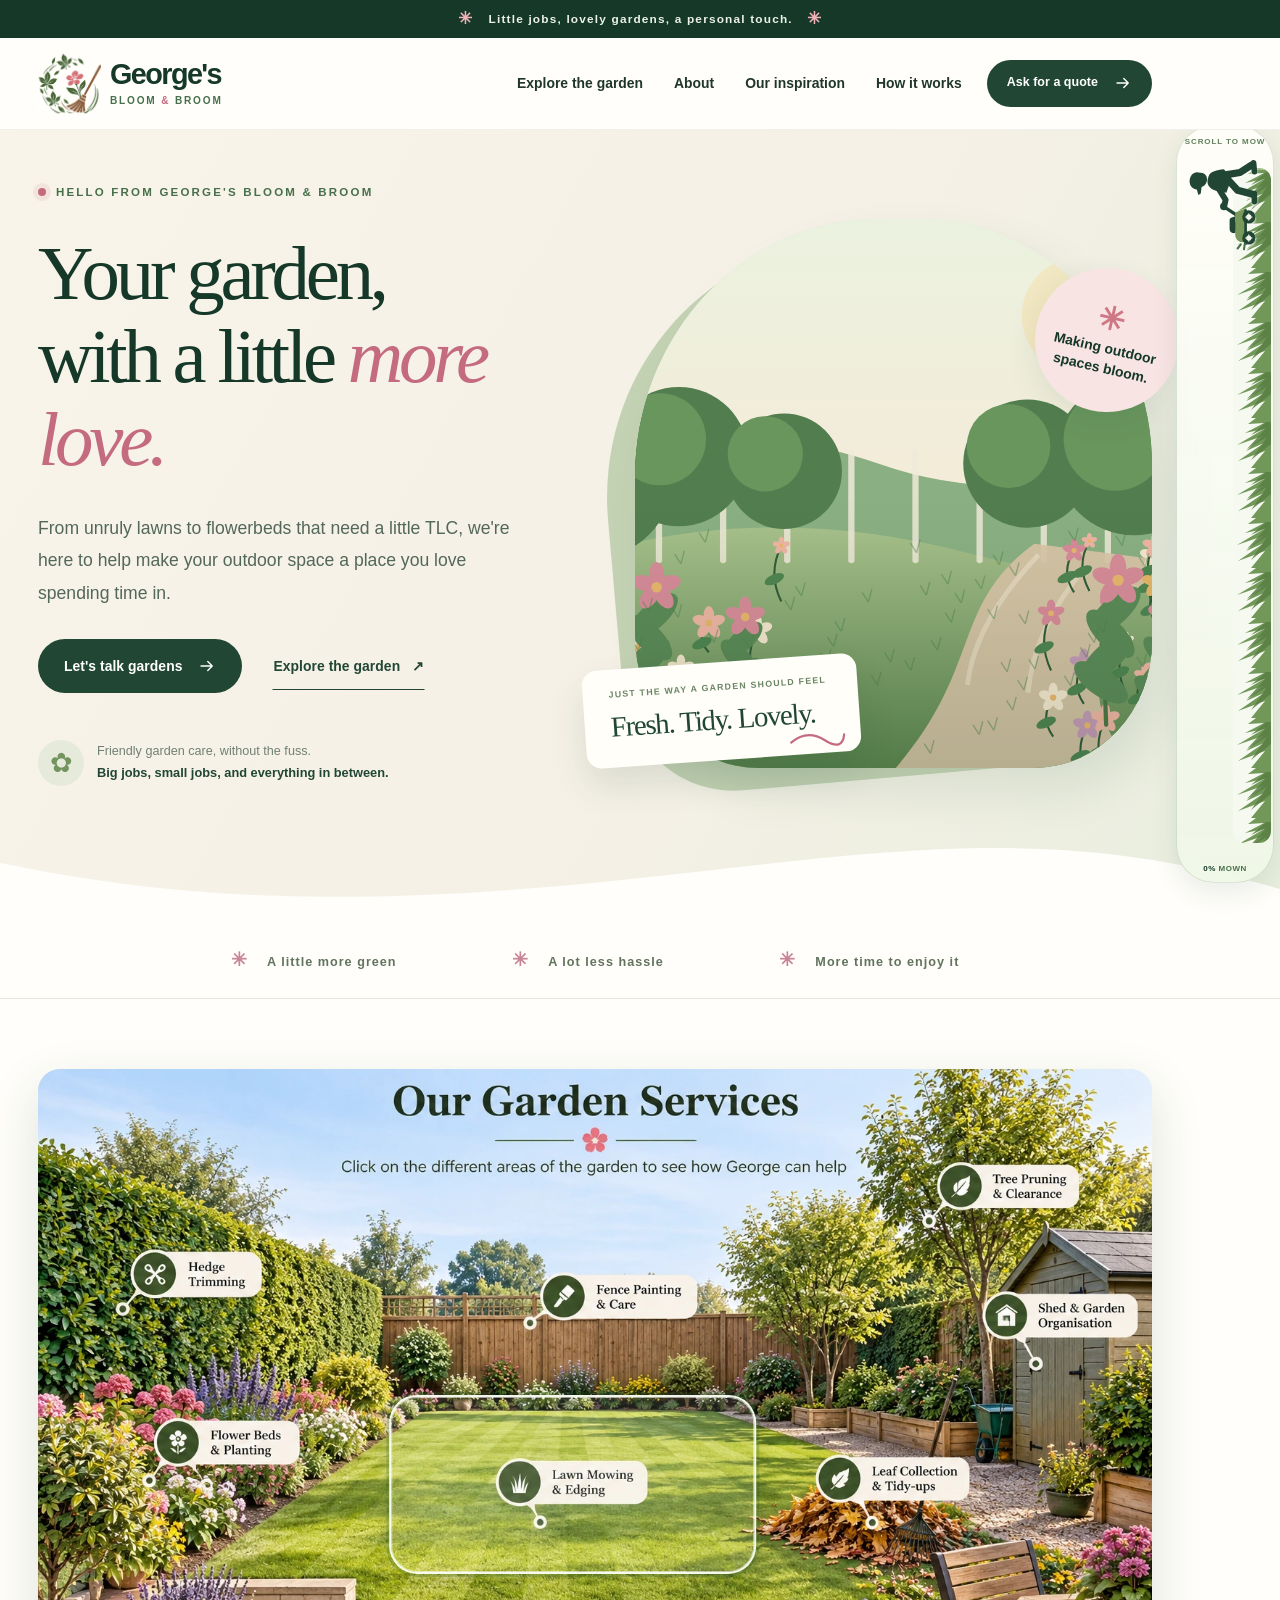
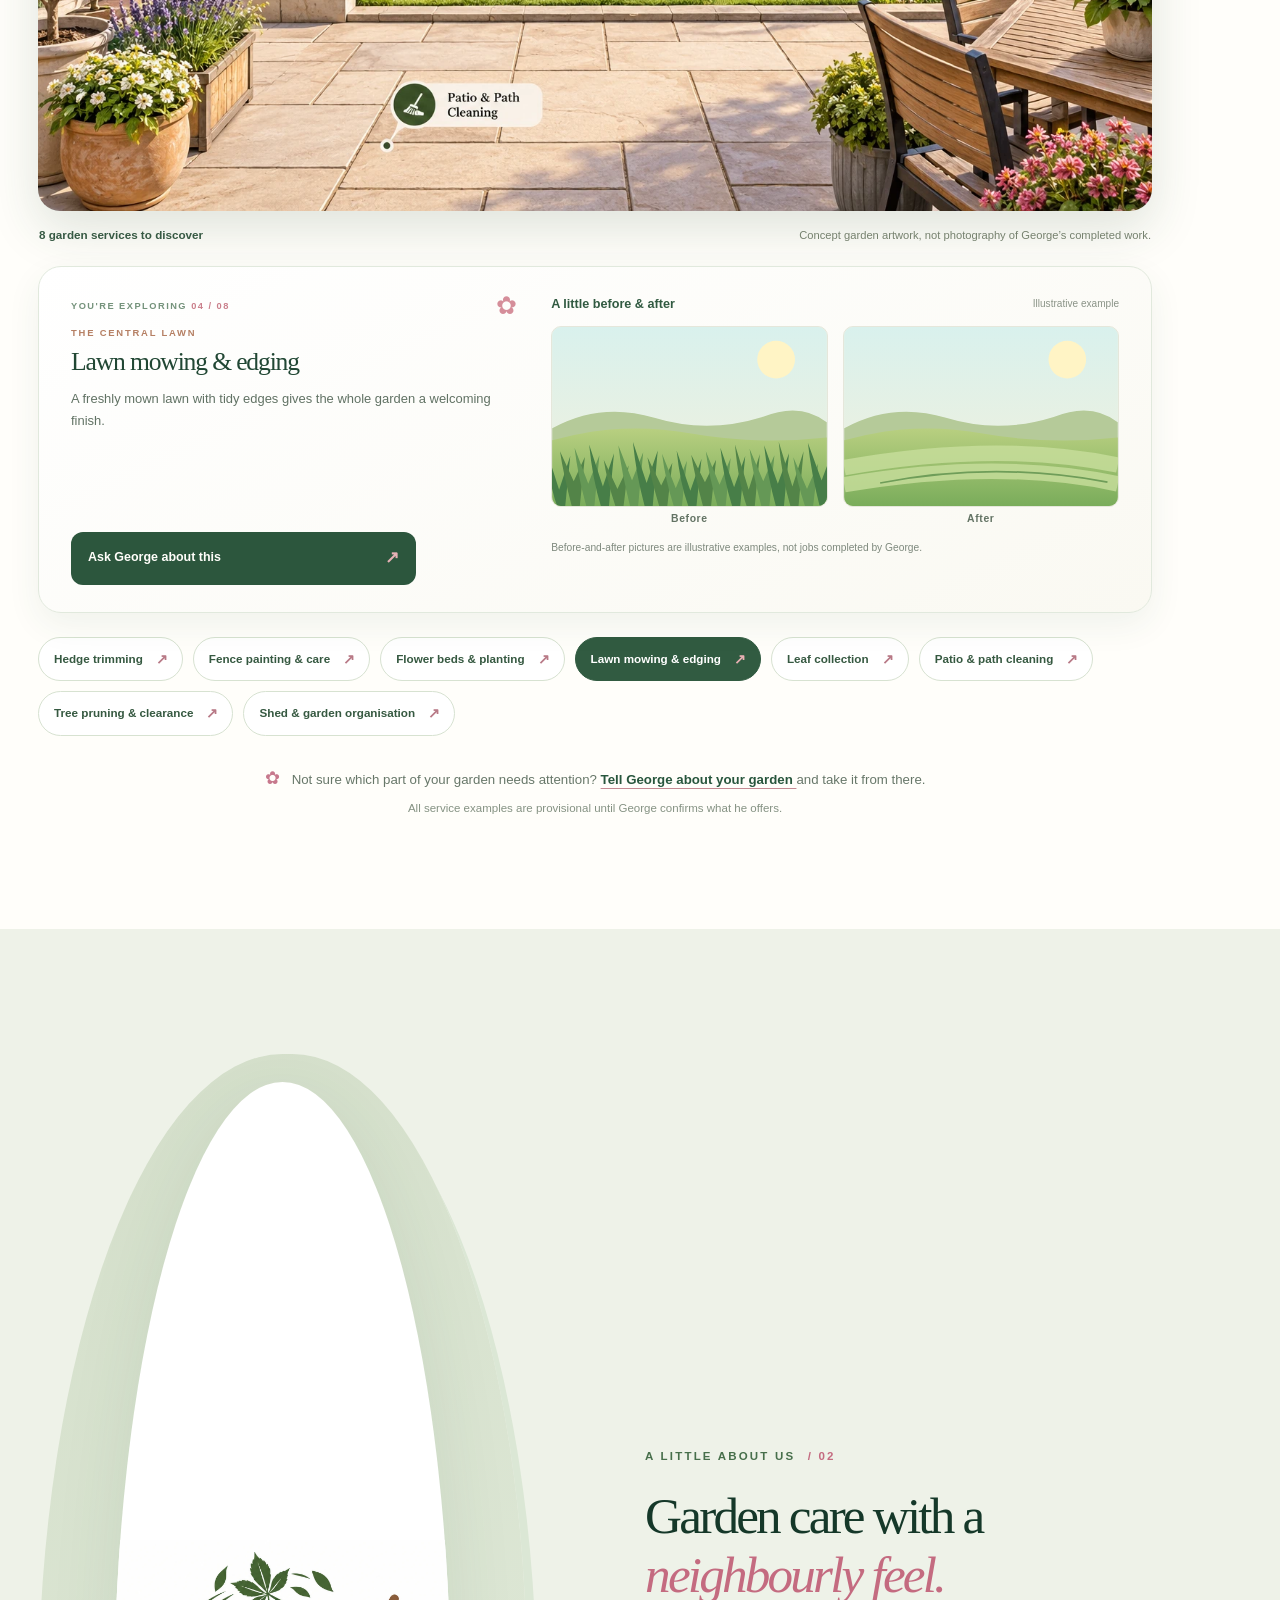
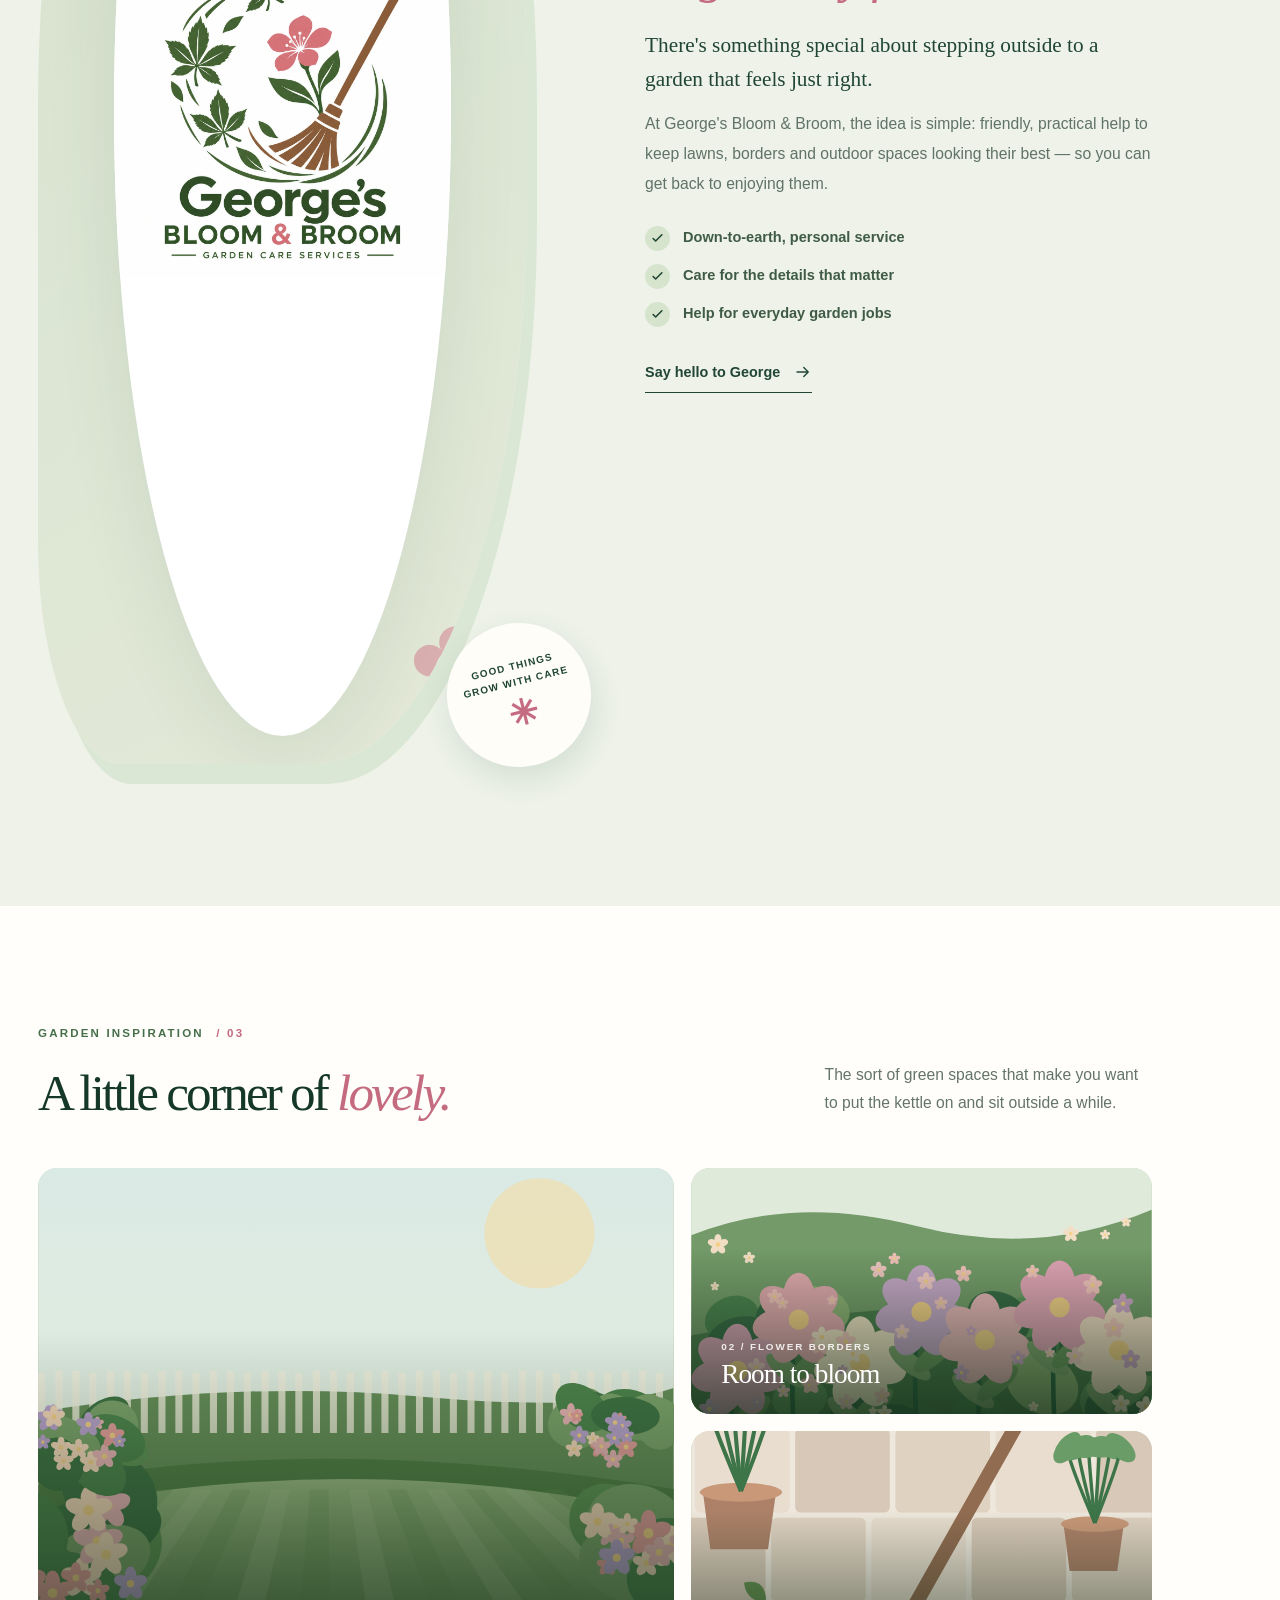
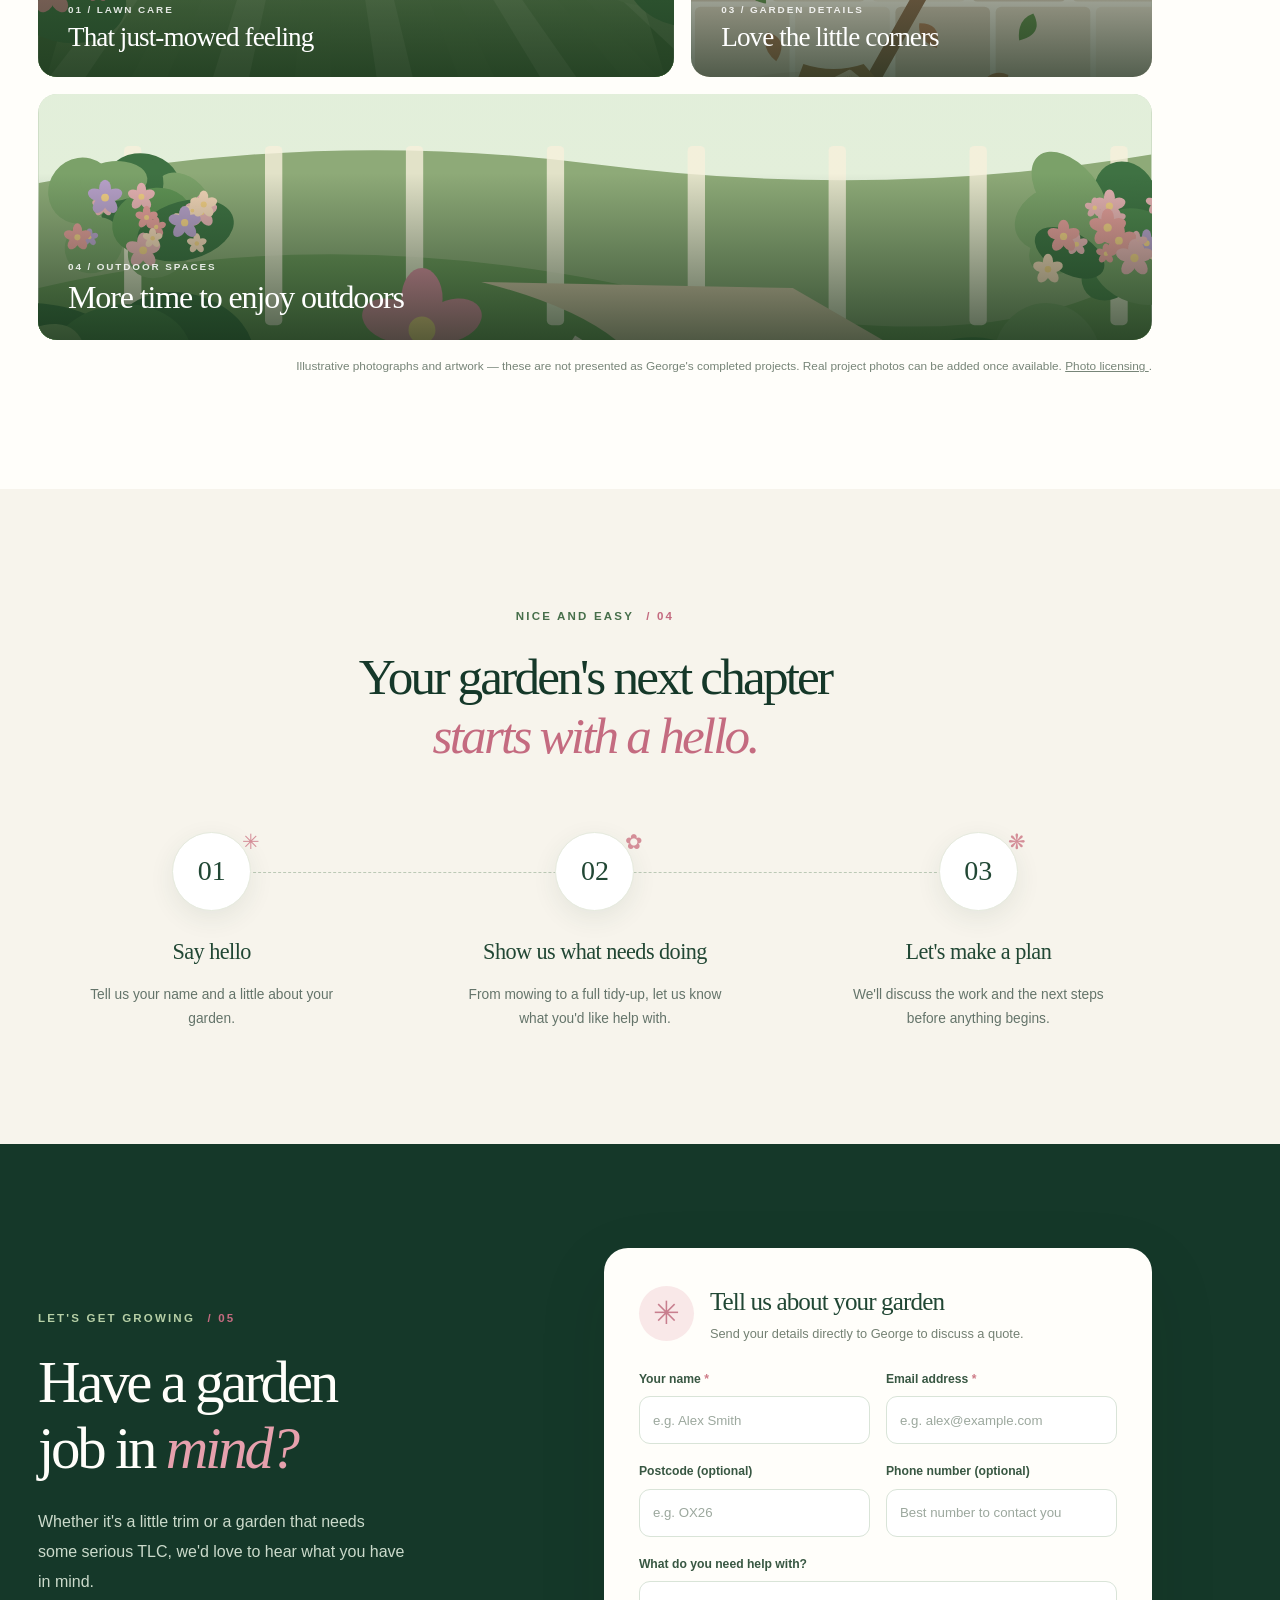
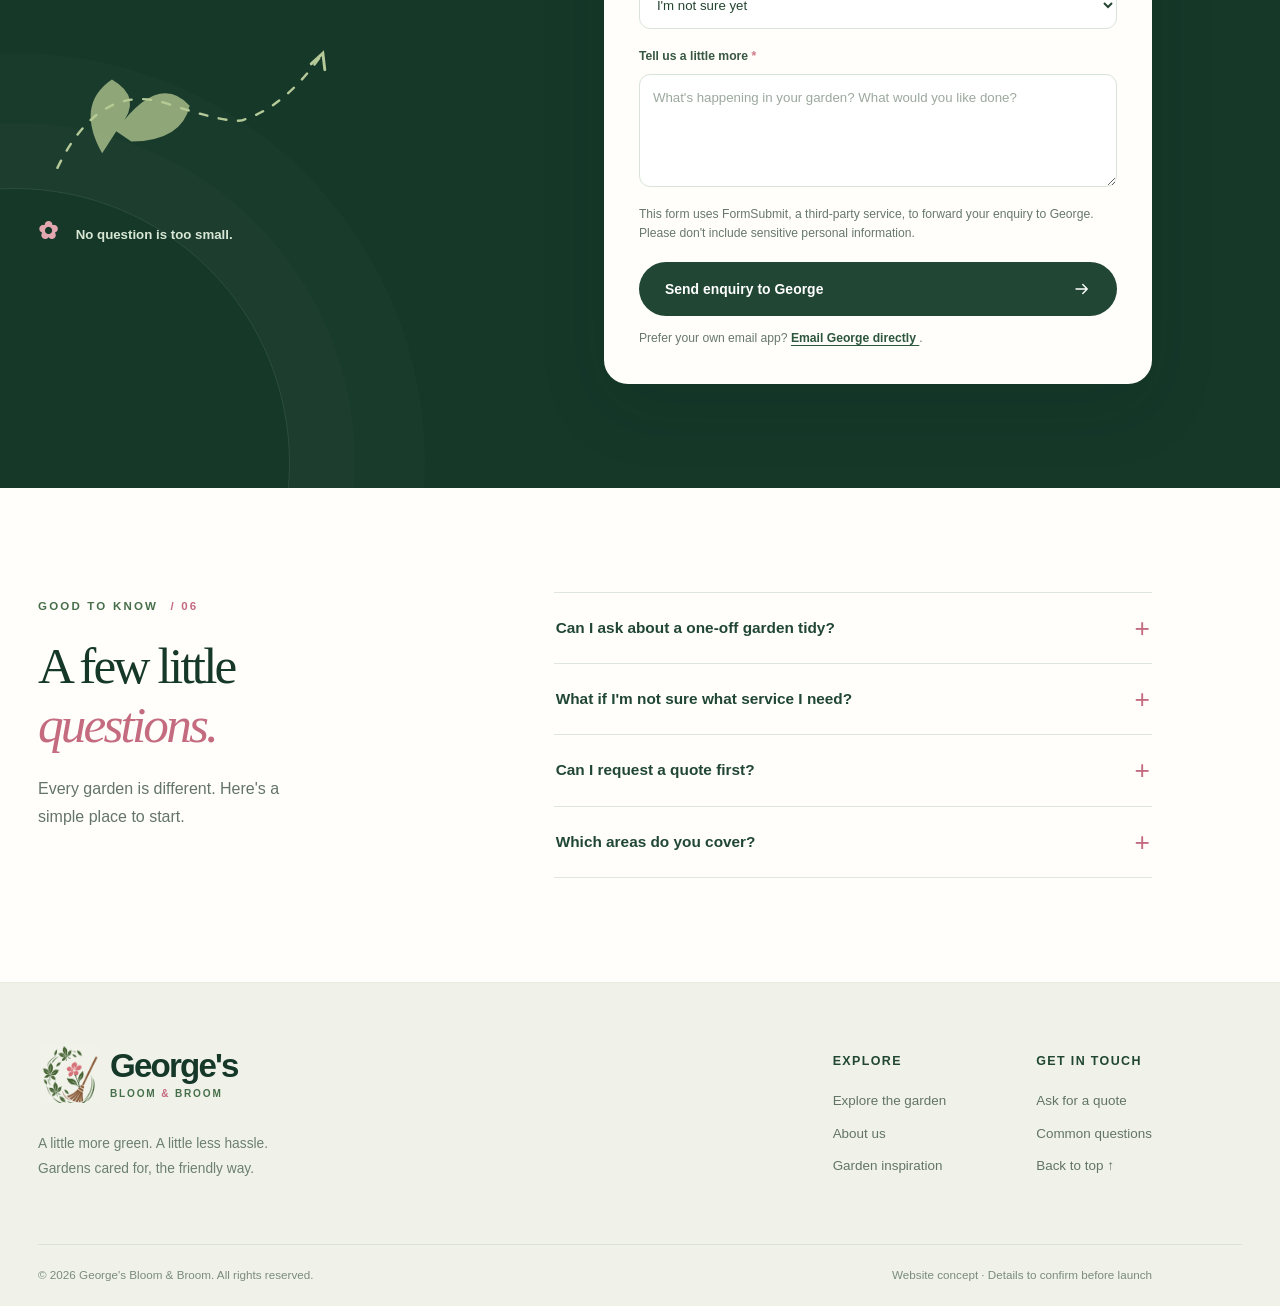
==== index.html @ 25f461f0 "Update George's Bloom & Broom website with email" ====
<!DOCTYPE html>
<html lang="en-GB">
 <head>
  <meta charset="utf-8"/>
  <meta content="width=device-width, initial-scale=1" name="viewport"/>
  <meta content="#214734" name="theme-color"/>
  <meta content="George's Bloom &amp; Broom &mdash; friendly garden care for lawns, flowers, borders and outdoor spaces. Tell us about your garden and ask for a quote." name="description"/>
  <meta content="website" property="og:type"/>
  <meta content="George's Bloom &amp; Broom | Friendly Garden Care" property="og:title"/>
  <meta content="A little love for your lawn, borders and everything in between." property="og:description"/>
  <title>
   George's Bloom &amp; Broom | Friendly Garden Care
  </title>
  <link href="assets/favicon.svg" rel="icon" type="image/svg+xml"/>
  <link href="styles.css" rel="stylesheet"/>
  <script defer="" src="script.js">
  </script>
 </head>
 <body>
  <a class="skip-link" href="#main">
   Skip to content
  </a>
  <svg aria-hidden="true" class="icon-defs" focusable="false" xmlns="http://www.w3.org/2000/svg">
   <symbol id="i-arrow" viewbox="0 0 24 24">
    <path d="M4 12h15m-6-6 6 6-6 6">
    </path>
   </symbol>
   <symbol id="i-grass" viewbox="0 0 48 48">
    <path d="M6 40h36M17 40C8 27 12 21 12 21s7 7 9 19M25 40c0-19 6-29 6-29s1 15-1 29M33 40c3-11 8-15 8-15s-2 11-3 15">
    </path>
   </symbol>
   <symbol id="i-flower" viewbox="0 0 48 48">
    <circle cx="25" cy="16" r="4">
    </circle>
    <path d="M25 12c-6-12-12-3-6 2-13-4-12 8-2 8-7 9 5 13 8 4 4 9 15 4 9-4 10-1 9-12-3-9 5-9-4-14-6-1ZM25 28v15m0-6-8-5m8 7 8-6">
    </path>
   </symbol>
   <symbol id="i-shears" viewbox="0 0 48 48">
    <circle cx="14" cy="34" r="6">
    </circle>
    <circle cx="30" cy="36" r="6">
    </circle>
    <path d="M18 30 39 8M25 32 9 8m10 23 6-7">
    </path>
   </symbol>
   <symbol id="i-sprout" viewbox="0 0 48 48">
    <path d="M24 42V19m0 8C11 27 8 22 7 13c10-1 17 2 17 14Zm0-9c2-10 9-14 19-14 0 11-7 17-19 17">
    </path>
   </symbol>
   <symbol id="i-rake" viewbox="0 0 48 48">
    <path d="M33 7 17 32m-8 2 23 7M14 25l21 13m-23-8 4 7m2-12 4 12m2-10 3 11m4-8 1 6">
    </path>
   </symbol>
   <symbol id="i-sun" viewbox="0 0 48 48">
    <circle cx="25" cy="20" r="9">
    </circle>
    <path d="M25 4v4m0 24v4M9 20H5m36 0h-4M13 8l3 3m18 18 3 3m-3-24-3 3M13 32l3-3M8 42h34">
    </path>
   </symbol>
   <symbol id="i-check" viewbox="0 0 24 24">
    <path d="m5 12 4 4 10-10">
    </path>
   </symbol>
   <symbol id="i-pin" viewbox="0 0 24 24">
    <path d="M20 10c0 6-8 12-8 12S4 16 4 10a8 8 0 1 1 16 0Z">
    </path>
    <circle cx="12" cy="10" r="2.5">
    </circle>
   </symbol>
  </svg>
  <!-- Interactive desktop scrollbar. Normal page scrolling remains available on smaller screens. -->
  <aside aria-controls="main" aria-label="Garden mower page scrollbar" aria-orientation="vertical" aria-valuemax="100" aria-valuemin="0" aria-valuenow="0" aria-valuetext="At the top of the page" class="mower-scroll" hidden="" id="mower-scroll" role="scrollbar" tabindex="0">
   <span aria-hidden="true" class="mower-scroll-label">
    SCROLL TO MOW
   </span>
   <div aria-hidden="true" class="mower-track" id="mower-track">
    <span class="mower-lawn">
     <span class="mower-long-grass">
     </span>
     <span class="mower-cut-grass" id="mower-cut-grass">
     </span>
    </span>
    <span class="mower-thumb" id="mower-thumb">
     <img alt="" draggable="false" height="82" src="assets/mower-gardener.svg" width="91"/>
     <span aria-hidden="true" class="mower-clippings">
      <i>
      </i>
      <i>
      </i>
      <i>
      </i>
      <i>
      </i>
      <i>
      </i>
     </span>
    </span>
   </div>
   <span aria-hidden="true" class="mower-scroll-footer">
    <span class="mower-progress" id="mower-progress">
     0%
    </span>
    MOWN
   </span>
  </aside>
  <div class="top-note">
   <span aria-hidden="true" class="top-note-flower">
    ✳
   </span>
   Little jobs, lovely gardens, a personal touch.
   <span aria-hidden="true" class="top-note-flower">
    ✳
   </span>
  </div>
  <header class="site-header" id="top">
   <div class="container header-inner">
    <a aria-label="George's Bloom &amp; Broom homepage" class="brand" href="#top">
     <span class="brand-mark-wrap">
      <img alt="" class="brand-mark" height="58" src="assets/logo-symbol.png" width="58"/>
     </span>
     <span class="brand-lettering">
      <strong>
       George's
      </strong>
      <span>
       BLOOM
       <b>
        &amp;
       </b>
       BROOM
      </span>
     </span>
    </a>
    <nav aria-label="Main navigation" class="site-nav" id="site-nav">
     <a href="#services">
      Explore the garden
     </a>
     <a href="#about">
      About
     </a>
     <a href="#gallery">
      Our inspiration
     </a>
     <a href="#how-it-works">
      How it works
     </a>
     <a class="mobile-nav-contact" href="#quote">
      Ask for a quote
     </a>
    </nav>
    <a class="btn btn-small header-cta" href="#quote">
     Ask for a quote
     <svg class="arrow-icon">
      <use href="#i-arrow">
      </use>
     </svg>
    </a>
    <button aria-controls="site-nav" aria-expanded="false" aria-label="Open menu" class="menu-button" type="button">
     <span>
     </span>
     <span>
     </span>
     <span>
     </span>
    </button>
   </div>
  </header>
  <main id="main">
   <section aria-labelledby="hero-title" class="hero">
    <div class="container hero-grid">
     <div class="hero-copy">
      <p class="eyebrow">
       <span aria-hidden="true" class="eyebrow-dot">
       </span>
       HELLO FROM GEORGE'S BLOOM &amp; BROOM
      </p>
      <h1 id="hero-title">
       Your garden,
       <br/>
       with a little
       <em>
        more love.
       </em>
      </h1>
      <p class="hero-lede">
       From unruly lawns to flowerbeds that need a little TLC, we're here to help make your outdoor space a place you love spending time in.
      </p>
      <div class="hero-actions">
       <a class="btn btn-primary" href="#quote">
        Let's talk gardens
        <svg class="arrow-icon">
         <use href="#i-arrow">
         </use>
        </svg>
       </a>
       <a class="btn btn-text" href="#services">
        Explore the garden
        <span aria-hidden="true">
         &nearrow;
        </span>
       </a>
      </div>
      <div class="hero-micro">
       <span aria-hidden="true" class="micro-icon">
        ✿
       </span>
       <p>
        Friendly garden care, without the fuss.
        <br/>
        <strong>
         Big jobs, small jobs, and everything in between.
        </strong>
       </p>
      </div>
     </div>
     <div aria-label="Illustrative garden imagery" class="hero-art">
      <div class="hero-image-shell">
       <img alt="A peaceful green garden with lawn and borders (illustrative imagery)" class="hero-image" data-photo-url="https://images.unsplash.com/photo-1641317430847-243b44c07125?auto=format&amp;fit=crop&amp;w=1100&amp;q=85" fetchpriority="high" height="800" src="assets/garden-hero.svg" width="900"/>
       <span aria-hidden="true" class="image-glow">
       </span>
      </div>
      <div class="hero-sticker">
       <span aria-hidden="true" class="sticker-flower">
        ✳
       </span>
       <span>
        Making outdoor
        <br/>
        spaces bloom.
       </span>
      </div>
      <div class="hero-tag">
       <span class="tag-small">
        JUST THE WAY A GARDEN SHOULD FEEL
       </span>
       <strong>
        Fresh. Tidy. Lovely.
       </strong>
       <svg aria-hidden="true" viewbox="0 0 64 25">
        <path d="M2 18Q21 4 40 18T62 13" fill="none" stroke="currentColor" stroke-linecap="round" stroke-width="2.5">
        </path>
       </svg>
      </div>
     </div>
    </div>
    <div aria-hidden="true" class="hero-bottom-wave">
     <svg preserveaspectratio="none" viewbox="0 0 1440 88">
      <path d="M0 23C276 79 526 60 780 33s425-47 660 18v37H0Z" fill="#fffefa">
      </path>
     </svg>
    </div>
   </section>
   <div class="service-strip">
    <div class="container strip-inner">
     <span>
      <i aria-hidden="true">
       ✳
      </i>
      A little more green
     </span>
     <span>
      <i aria-hidden="true">
       ✳
      </i>
      A lot less hassle
     </span>
     <span>
      <i aria-hidden="true">
       ✳
      </i>
      More time to enjoy it
     </span>
    </div>
   </div>
   <section aria-labelledby="services-title" class="section services-section virtual-garden-section preferred-garden-design" id="services">
    <div class="container">
     <div class="section-heading garden-heading">
      <div>
       <span class="section-label">
        A GARDEN FULL OF POSSIBILITIES
        <span aria-hidden="true">
         / 01
        </span>
       </span>
       <h2 id="services-title">
        Explore our garden services
       </h2>
      </div>
      <div class="garden-intro">
       <p>
        Hover over an area of the garden to reveal the service name, or tap an area on mobile.
       </p>
       <span class="garden-instruction">
        Hover to reveal &middot; Tap on mobile
       </span>
      </div>
     </div>
     <div class="garden-explorer" id="garden-explorer">
      <div class="garden-scene-column">
       <div aria-label="Interactive garden service scene with hover-reveal labels and eight larger clickable areas; swipe sideways on a mobile to explore" class="garden-viewport" tabindex="0">
        <div class="garden-scene approved-service-poster">
         <img alt="Garden services concept: sunny landscaped garden with patio slabs in front of a central lawn, colourful flowerbeds and hedge on the left, wooden fence at the back, trees and a shed on the right." class="garden-artwork" draggable="false" height="1024" loading="lazy" src="assets/garden-services-preferred.webp" width="1536"/>
         <button aria-controls="garden-detail" aria-label="Explore Hedge trimming" aria-pressed="false" class="garden-hotspot poster-hotspot" data-garden="hedges" style="--x:13.5%;--y:31%;--w:19%;--h:34%;--radius:26px" title="Explore Hedge trimming" type="button">
          <span aria-hidden="true" class="area-heading">
           Hedge trimming
          </span>
         </button>
         <button aria-controls="garden-detail" aria-label="Explore Fence painting &amp; care" aria-pressed="false" class="garden-hotspot poster-hotspot" data-garden="fence" style="--x:51%;--y:36%;--w:44%;--h:15%;--radius:16px" title="Explore Fence painting &amp; care" type="button">
          <span aria-hidden="true" class="area-heading">
           Fence painting &amp; care
          </span>
         </button>
         <button aria-controls="garden-detail" aria-label="Explore Flower beds &amp; planting" aria-pressed="false" class="garden-hotspot poster-hotspot" data-garden="borders" style="--x:15%;--y:52%;--w:22%;--h:29%;--radius:28px" title="Explore Flower beds &amp; planting" type="button">
          <span aria-hidden="true" class="area-heading">
           Flower beds &amp; planting
          </span>
         </button>
         <button aria-controls="garden-detail" aria-label="Explore Lawn mowing &amp; edging" aria-pressed="false" class="garden-hotspot poster-hotspot" data-garden="lawn" style="--x:48%;--y:56%;--w:33%;--h:24%;--radius:28px" title="Explore Lawn mowing &amp; edging" type="button">
          <span aria-hidden="true" class="area-heading">
           Lawn mowing &amp; edging
          </span>
         </button>
         <button aria-controls="garden-detail" aria-label="Explore Leaf collection" aria-pressed="false" class="garden-hotspot poster-hotspot" data-garden="leaves" style="--x:77.5%;--y:57%;--w:19%;--h:19%;--radius:24px" title="Explore Leaf collection" type="button">
          <span aria-hidden="true" class="area-heading">
           Leaf collection &amp; tidy-ups
          </span>
         </button>
         <button aria-controls="garden-detail" aria-label="Explore Patio &amp; path cleaning" aria-pressed="false" class="garden-hotspot poster-hotspot" data-garden="patio" style="--x:45%;--y:84%;--w:50%;--h:21%;--radius:18px" title="Explore Patio &amp; path cleaning" type="button">
          <span aria-hidden="true" class="area-heading">
           Patio &amp; path cleaning
          </span>
         </button>
         <button aria-controls="garden-detail" aria-label="Explore Tree pruning &amp; clearance" aria-pressed="false" class="garden-hotspot poster-hotspot" data-garden="tree" style="--x:84%;--y:18.5%;--w:18%;--h:25%;--radius:26px" title="Explore Tree pruning &amp; clearance" type="button">
          <span aria-hidden="true" class="area-heading">
           Tree pruning &amp; clearance
          </span>
         </button>
         <button aria-controls="garden-detail" aria-label="Explore Shed &amp; garden organisation" aria-pressed="false" class="garden-hotspot poster-hotspot" data-garden="shed" style="--x:92%;--y:34%;--w:15%;--h:27%;--radius:16px" title="Explore Shed &amp; garden organisation" type="button">
          <span aria-hidden="true" class="area-heading">
           Shed &amp; garden organisation
          </span>
         </button>
        </div>
       </div>
       <div class="garden-scene-bottom">
        <span class="garden-discover-count">
         8 garden services to discover
        </span>
        <span class="garden-swipe-hint">
         <span aria-hidden="true">
          &larr; &rarr;
         </span>
         Swipe to explore the whole garden
        </span>
        <span class="garden-credit">
         Concept garden artwork, not photography of George&rsquo;s completed work.
        </span>
       </div>
      </div>
      <aside aria-atomic="false" aria-labelledby="garden-detail-title" aria-live="polite" class="garden-detail" id="garden-detail">
       <div class="garden-detail-top">
        <span class="detail-overline">
         YOU'RE EXPLORING
         <span id="garden-detail-number">
          04 / 08
         </span>
        </span>
        <span aria-hidden="true" class="detail-flower">
         ✿
        </span>
       </div>
       <p class="detail-location" id="garden-detail-place">
        THE FRONT LAWN
       </p>
       <h3 id="garden-detail-title">
        Lawn mowing &amp; edging
       </h3>
       <p class="detail-description" id="garden-detail-description">
        A freshly cut lawn and tidy edges make a lovely first impression, without the weekend work.
       </p>
       <div class="garden-examples">
        <div class="examples-heading">
         <strong>
          A little before &amp; after
         </strong>
         <span>
          Illustrative example
         </span>
        </div>
        <div class="examples-pair">
         <figure>
          <img alt="Illustration of long uneven grass" height="210" id="garden-example-before" loading="lazy" src="assets/examples/lawn-before.svg" width="320"/>
          <figcaption>
           Before
          </figcaption>
         </figure>
         <figure>
          <img alt="Illustration of neatly trimmed grass" height="210" id="garden-example-after" loading="lazy" src="assets/examples/lawn-after.svg" width="320"/>
          <figcaption>
           After
          </figcaption>
         </figure>
        </div>
       </div>
       <p class="garden-work-note">
        Before-and-after pictures are illustrative examples, not jobs completed by George.
       </p>
       <a class="garden-enquire" data-service="Lawn mowing &amp; edging" href="#quote" id="garden-enquire">
        Ask George about this
        <span aria-hidden="true">
         &nearrow;
        </span>
       </a>
      </aside>
     </div>
     <div aria-label="Choose a garden service" class="garden-shortcuts" role="group">
      <button aria-pressed="false" class="garden-shortcut" data-garden="hedges" type="button">
       Hedge trimming
       <span aria-hidden="true">
        &nearrow;
       </span>
      </button>
      <button aria-pressed="false" class="garden-shortcut" data-garden="fence" type="button">
       Fence painting &amp; care
       <span aria-hidden="true">
        &nearrow;
       </span>
      </button>
      <button aria-pressed="false" class="garden-shortcut" data-garden="borders" type="button">
       Flower beds &amp; planting
       <span aria-hidden="true">
        &nearrow;
       </span>
      </button>
      <button aria-pressed="false" class="garden-shortcut" data-garden="lawn" type="button">
       Lawn mowing &amp; edging
       <span aria-hidden="true">
        &nearrow;
       </span>
      </button>
      <button aria-pressed="false" class="garden-shortcut" data-garden="leaves" type="button">
       Leaf collection
       <span aria-hidden="true">
        &nearrow;
       </span>
      </button>
      <button aria-pressed="false" class="garden-shortcut" data-garden="patio" type="button">
       Patio &amp; path cleaning
       <span aria-hidden="true">
        &nearrow;
       </span>
      </button>
      <button aria-pressed="false" class="garden-shortcut" data-garden="tree" type="button">
       Tree pruning &amp; clearance
       <span aria-hidden="true">
        &nearrow;
       </span>
      </button>
      <button aria-pressed="false" class="garden-shortcut" data-garden="shed" type="button">
       Shed &amp; garden organisation
       <span aria-hidden="true">
        &nearrow;
       </span>
      </button>
     </div>
     <p class="garden-service-note">
      <span aria-hidden="true">
       ✿
      </span>
      Not sure which part of your garden needs attention?
      <a href="#quote">
       Tell George about your garden
      </a>
      and take it from there.
      <span class="garden-service-confirmation">
       All service examples are provisional until George confirms what he offers.
      </span>
     </p>
    </div>
   </section>
   <section aria-labelledby="about-title" class="about-section" id="about">
    <div class="container about-grid">
     <div class="about-art">
      <div class="about-art-card">
       <div aria-hidden="true" class="about-decor decor-a">
        ✳
       </div>
       <img alt="George's Bloom &amp; Broom logo showing a pink flower, leaves and sweeping broom" height="1254" loading="lazy" src="assets/logo-original.webp" width="1254"/>
       <div aria-hidden="true" class="about-decor decor-b">
        ✿
       </div>
      </div>
      <div class="about-stamp">
       <span>
        GOOD THINGS
        <br/>
        GROW WITH CARE
       </span>
       <span aria-hidden="true" class="stamp-daisy">
        ✳
       </span>
      </div>
     </div>
     <div class="about-copy">
      <span class="section-label">
       A LITTLE ABOUT US
       <span aria-hidden="true">
        / 02
       </span>
      </span>
      <h2 id="about-title">
       Garden care with a
       <em>
        neighbourly feel.
       </em>
      </h2>
      <p class="about-lead">
       There's something special about stepping outside to a garden that feels just right.
      </p>
      <p>
       At George's Bloom &amp; Broom, the idea is simple: friendly, practical help to keep lawns, borders and outdoor spaces looking their best &mdash; so you can get back to enjoying them.
      </p>
      <div class="about-values">
       <div>
        <span class="value-tick">
         <svg>
          <use href="#i-check">
          </use>
         </svg>
        </span>
        <span>
         Down-to-earth, personal service
        </span>
       </div>
       <div>
        <span class="value-tick">
         <svg>
          <use href="#i-check">
          </use>
         </svg>
        </span>
        <span>
         Care for the details that matter
        </span>
       </div>
       <div>
        <span class="value-tick">
         <svg>
          <use href="#i-check">
          </use>
         </svg>
        </span>
        <span>
         Help for everyday garden jobs
        </span>
       </div>
      </div>
      <a class="inline-arrow" href="#quote">
       Say hello to George
       <svg class="arrow-icon">
        <use href="#i-arrow">
        </use>
       </svg>
      </a>
     </div>
    </div>
   </section>
   <section aria-labelledby="gallery-title" class="section gallery-section" id="gallery">
    <div class="container">
     <div class="section-heading gallery-heading">
      <div>
       <span class="section-label">
        GARDEN INSPIRATION
        <span aria-hidden="true">
         / 03
        </span>
       </span>
       <h2 id="gallery-title">
        A little corner of
        <em>
         lovely.
        </em>
       </h2>
      </div>
      <p>
       The sort of green spaces that make you want to put the kettle on and sit outside a while.
      </p>
     </div>
     <div class="gallery-grid">
      <figure class="gallery-item gallery-feature">
       <img alt="Long, lush green lawn with planted borders" data-photo-url="https://images.unsplash.com/photo-1641317430847-243b44c07125?auto=format&amp;fit=crop&amp;w=1100&amp;q=80" height="800" loading="lazy" src="assets/garden-lawn.svg" width="900"/>
       <figcaption>
        <span>
         01 / LAWN CARE
        </span>
        <strong>
         That just-mowed feeling
        </strong>
       </figcaption>
      </figure>
      <figure class="gallery-item">
       <img alt="Yellow garden roses blooming beside a white fence" data-photo-url="https://images.unsplash.com/photo-1763618769340-729f3e400156?auto=format&amp;fit=crop&amp;w=850&amp;q=80" height="800" loading="lazy" src="assets/garden-borders.svg" width="900"/>
       <figcaption>
        <span>
         02 / FLOWER BORDERS
        </span>
        <strong>
         Room to bloom
        </strong>
       </figcaption>
      </figure>
      <figure class="gallery-item">
       <img alt="Rose-covered arch over a garden walkway" data-photo-url="https://images.unsplash.com/photo-1716366091677-6c92a52c0fb8?auto=format&amp;fit=crop&amp;w=850&amp;q=80" height="800" loading="lazy" src="assets/garden-tidy.svg" width="900"/>
       <figcaption>
        <span>
         03 / GARDEN DETAILS
        </span>
        <strong>
         Love the little corners
        </strong>
       </figcaption>
      </figure>
      <figure class="gallery-item gallery-wide">
       <img alt="Peaceful garden path among flowers and trees" data-photo-url="https://images.unsplash.com/photo-1762765306217-bdbfc1453bf3?auto=format&amp;fit=crop&amp;w=1200&amp;q=80" height="800" loading="lazy" src="assets/garden-seasonal.svg" width="900"/>
       <figcaption>
        <span>
         04 / OUTDOOR SPACES
        </span>
        <strong>
         More time to enjoy outdoors
        </strong>
       </figcaption>
      </figure>
     </div>
     <p class="gallery-disclaimer">
      Illustrative photographs and artwork &mdash; these are not presented as George's completed projects. Real project photos can be added once available.
      <a href="https://unsplash.com/license" rel="noopener noreferrer" target="_blank">
       Photo licensing
      </a>
      .
     </p>
    </div>
   </section>
   <section aria-labelledby="steps-title" class="section steps-section" id="how-it-works">
    <div class="container">
     <div class="steps-heading">
      <span class="section-label">
       NICE AND EASY
       <span aria-hidden="true">
        / 04
       </span>
      </span>
      <h2 id="steps-title">
       Your garden's next chapter
       <br/>
       <em>
        starts with a hello.
       </em>
      </h2>
     </div>
     <div class="steps-list">
      <div class="step">
       <span class="step-number">
        01
       </span>
       <span aria-hidden="true" class="step-icon">
        ✳
       </span>
       <h3>
        Say hello
       </h3>
       <p>
        Tell us your name and a little about your garden.
       </p>
      </div>
      <div class="step">
       <span class="step-number">
        02
       </span>
       <span aria-hidden="true" class="step-icon">
        ✿
       </span>
       <h3>
        Show us what needs doing
       </h3>
       <p>
        From mowing to a full tidy-up, let us know what you'd like help with.
       </p>
      </div>
      <div class="step">
       <span class="step-number">
        03
       </span>
       <span aria-hidden="true" class="step-icon">
        ❋
       </span>
       <h3>
        Let's make a plan
       </h3>
       <p>
        We'll discuss the work and the next steps before anything begins.
       </p>
      </div>
     </div>
    </div>
   </section>
   <section aria-labelledby="quote-title" class="quote-section" id="quote">
    <div class="container quote-grid">
     <div class="quote-copy">
      <span class="section-label light-label">
       LET'S GET GROWING
       <span aria-hidden="true">
        / 05
       </span>
      </span>
      <h2 id="quote-title">
       Have a garden
       <br/>
       job in
       <em>
        mind?
       </em>
      </h2>
      <p>
       Whether it's a little trim or a garden that needs some serious TLC, we'd love to hear what you have in mind.
      </p>
      <div aria-hidden="true" class="quote-doodle">
       <svg viewbox="0 0 360 190">
        <path d="M20 149q43-89 113-66t80 16q42-14 80-68" fill="none" stroke="#b5ca98" stroke-dasharray="8 12" stroke-linecap="round" stroke-width="2.5">
        </path>
        <path d="M281 42l12-11 2 17" fill="none" stroke="#b5ca98" stroke-linecap="round" stroke-width="3">
        </path>
        <path d="M66 134q-28-50 10-76q33 19 8 48 M80 111q44-61 76-26q-8 36-60 37" fill="#b7ca93" opacity=".75">
        </path>
       </svg>
      </div>
      <p class="quote-aside">
       <span aria-hidden="true">
        ✿
       </span>
       No question is too small.
      </p>
     </div>
     <div class="quote-form-card">
      <div class="form-card-heading">
       <span aria-hidden="true" class="form-daisy">
        ✳
       </span>
       <div>
        <h3>
         Tell us about your garden
        </h3>
        <p>
         Send your details directly to George to discuss a quote.
        </p>
       </div>
      </div>
      <form action="https://formsubmit.co/matticusblack@gmail.com" id="enquiry-form" method="POST">
       <input name="_subject" type="hidden" value="New garden enquiry &mdash; George's Bloom &amp; Broom"/>
       <input name="_template" type="hidden" value="table"/>
       <input aria-hidden="true" autocomplete="off" class="form-honeypot" name="_honey" tabindex="-1" type="text" value=""/>
       <div class="field-row">
        <div class="form-field">
         <label for="your-name">
          Your name
          <span aria-hidden="true">
           *
          </span>
         </label>
         <input autocomplete="name" id="your-name" maxlength="100" name="name" placeholder="e.g. Alex Smith" required="" type="text"/>
        </div>
        <div class="form-field">
         <label for="contact-email">
          Email address
          <span aria-hidden="true">
           *
          </span>
         </label>
         <input autocomplete="email" id="contact-email" maxlength="140" name="email" placeholder="e.g. alex@example.com" required="" type="email"/>
        </div>
       </div>
       <div class="field-row">
        <div class="form-field">
         <label for="your-postcode">
          Postcode (optional)
         </label>
         <input autocomplete="postal-code" id="your-postcode" maxlength="20" name="postcode" placeholder="e.g. OX26" type="text"/>
        </div>
        <div class="form-field">
         <label for="your-phone">
          Phone number (optional)
         </label>
         <input autocomplete="tel" id="your-phone" maxlength="35" name="phone" placeholder="Best number to contact you" type="tel"/>
        </div>
       </div>
       <div class="form-field">
        <label for="your-service">
         What do you need help with?
        </label>
        <select id="your-service" name="service">
         <option value="Not sure yet">
          I'm not sure yet
         </option>
         <option value="Lawn mowing &amp; edging">
          Lawn mowing &amp; edging
         </option>
         <option value="Weeding &amp; borders">
          Weeding &amp; borders
         </option>
         <option value="Hedges &amp; shrubs">
          Hedges &amp; shrubs
         </option>
         <option value="Planting &amp; garden care">
          Planting &amp; garden care
         </option>
         <option value="Seasonal garden tidy-ups">
          Seasonal garden tidy-ups
         </option>
         <option value="Leaf collection &amp; seasonal tidy-ups">
          Leaf collection &amp; seasonal tidy-ups
         </option>
         <option value="Fence painting &amp; care">
          Fence painting &amp; care
         </option>
         <option value="Patio &amp; path care">
          Patio &amp; path care
         </option>
         <option value="Planting &amp; pots">
          Planting &amp; pots
         </option>
         <option value="Outdoor space upkeep">
          Outdoor space upkeep
         </option>
         <option value="Tree pruning &amp; clearance">
          Tree pruning &amp; clearance
         </option>
         <option value="Shed &amp; garden organisation">
          Shed &amp; garden organisation
         </option>
         <option value="Something else">
          Something else
         </option>
        </select>
       </div>
       <div class="form-field">
        <label for="garden-message">
         Tell us a little more
         <span aria-hidden="true">
          *
         </span>
        </label>
        <textarea id="garden-message" maxlength="2500" name="message" placeholder="What's happening in your garden? What would you like done?" required="" rows="4"></textarea>
       </div>
       <p class="form-privacy">
        This form uses FormSubmit, a third-party service, to forward your enquiry to George.
    Please don't include sensitive personal information.
       </p>
       <button class="btn btn-primary btn-submit" id="submit-enquiry" type="submit">
        Send enquiry to George
        <svg class="arrow-icon">
         <use href="#i-arrow">
         </use>
        </svg>
       </button>
       <p aria-live="polite" class="form-status" id="form-status" role="status">
       </p>
       <p class="form-email-alternative">
        Prefer your own email app?
        <a href="mailto:matticusblack@gmail.com?subject=Garden%20enquiry%20-%20George%27s%20Bloom%20%26%20Broom">
         Email George directly
        </a>
        .
       </p>
      </form>
     </div>
    </div>
   </section>
   <section aria-labelledby="faq-title" class="faq-section section" id="faq">
    <div class="container faq-grid">
     <div>
      <span class="section-label">
       GOOD TO KNOW
       <span aria-hidden="true">
        / 06
       </span>
      </span>
      <h2 id="faq-title">
       A few little
       <br/>
       <em>
        questions.
       </em>
      </h2>
      <p>
       Every garden is different. Here's a simple place to start.
      </p>
     </div>
     <div class="faq-list">
      <details>
       <summary>
        Can I ask about a one-off garden tidy?
        <span aria-hidden="true">
         +
        </span>
       </summary>
       <p>
        Absolutely &mdash; let George know whether you're thinking about a single visit or something more regular, and he can discuss what's possible.
       </p>
      </details>
      <details>
       <summary>
        What if I'm not sure what service I need?
        <span aria-hidden="true">
         +
        </span>
       </summary>
       <p>
        No problem. Describe the garden job in your own words using the enquiry section; you don't need to know the gardening terminology.
       </p>
      </details>
      <details>
       <summary>
        Can I request a quote first?
        <span aria-hidden="true">
         +
        </span>
       </summary>
       <p>
        Yes. Share a little about the space and what you'd like done, so the work and possible next steps can be discussed.
       </p>
      </details>
      <details>
       <summary>
        Which areas do you cover?
        <span aria-hidden="true">
         +
        </span>
       </summary>
       <p>
        George's local service area is being confirmed. Include your postcode when you enquire to help check whether your garden is within reach.
       </p>
      </details>
     </div>
    </div>
   </section>
  </main>
  <footer class="site-footer">
   <div class="container footer-top">
    <div>
     <a class="brand footer-brand" href="#top">
      <span class="brand-mark-wrap">
       <img alt="" height="58" loading="lazy" src="assets/logo-symbol.png" width="58"/>
      </span>
      <span class="brand-lettering">
       <strong>
        George's
       </strong>
       <span>
        BLOOM
        <b>
         &amp;
        </b>
        BROOM
       </span>
      </span>
     </a>
     <p>
      A little more green. A little less hassle.
      <br/>
      Gardens cared for, the friendly way.
     </p>
    </div>
    <div class="footer-links">
     <div>
      <h3>
       Explore
      </h3>
      <a href="#services">
       Explore the garden
      </a>
      <a href="#about">
       About us
      </a>
      <a href="#gallery">
       Garden inspiration
      </a>
     </div>
     <div>
      <h3>
       Get in touch
      </h3>
      <a href="#quote">
       Ask for a quote
      </a>
      <a href="#faq">
       Common questions
      </a>
      <a href="#top">
       Back to top &uarr;
      </a>
     </div>
    </div>
   </div>
   <div class="container footer-bottom">
    <span>
     &copy;
     <span id="year">
      2026
     </span>
     George's Bloom &amp; Broom. All rights reserved.
    </span>
    <span>
     Website concept &middot; Details to confirm before launch
    </span>
   </div>
  </footer>
 </body>
</html>
---- styles.css ----
:root {
  --green: #214734;
  --green-deep: #153829;
  --green-mid: #476f4b;
  --green-light: #799858;
  --olive: #a8be90;
  --cream: #fffefa;
  --paper: #f7f4ec;
  --warm-paper: #f2eee4;
  --blush: #c46b80;
  --blush-light: #f8e5e2;
  --brown: #946949;
  --ink: #20362b;
  --muted: #64746a;
  --line: #e3e6dc;
  --radius: 22px;
  --shadow: 0 24px 75px rgba(24, 62, 39, .12);
}

*, *::before, *::after {
  box-sizing:border-box
}

html {
  scroll-behavior:smooth;
  scroll-padding-top:108px
}

body {
  margin:0;
  background:var(--cream);
  color:var(--ink);
  font-family:"Avenir Next",Avenir,"Segoe UI",Arial,sans-serif;
  -webkit-font-smoothing: antialiased;
  font-size:16px;
  line-height:1.6
}

body.menu-open {
  overflow:hidden
}

::selection {
  color:var(--green-deep);
  background:#d9eac5
}

a {
  color:inherit;
  text-decoration:none
}

img {
  display:block;
  max-width:100%
}

button,input,select,textarea {
  font:inherit
}

button,select {
  cursor:pointer
}

svg {
  display:block
}

.icon-defs {
  position:absolute!important;
  width:0;
  height:0;
  overflow:hidden
}

.container {
  width:min(1236px,calc(100% - 76px));
  margin:0 auto
}

.skip-link {
  position:absolute;
  top:-60px;
  left:15px;
  z-index:999;
  background:#fff;
  color:var(--green);
  padding:10px 18px;
  border-radius:10px
}

.skip-link:focus {
  top:12px
}

:focus-visible {
  outline:3px solid var(--blush);
  outline-offset:4px
}

.top-note {
  background:var(--green-deep);
  color:#ecf1e7;
  text-align:center;
  padding:7px 16px;
  font-size:.74rem;
  letter-spacing:.10em;
  font-weight:650;
  line-height:1.4
}

.top-note-flower {
  color:#f2b2b8;
  font-size:1.05rem;
  margin:0 10px;
  vertical-align:-1px
}

.site-header {
  position:sticky;
  top:0;
  z-index:50;
  background:rgba(255,254,250,.97);
  border-bottom:1px solid rgba(56,83,63,.08);
  backdrop-filter:blur(16px);
  -webkit-backdrop-filter: blur(16px);
}

.header-inner {
  display:flex;
  align-items:center;
  justify-content:space-between;
  gap:25px;
  height:91px
}

.brand {
  display:inline-flex;
  align-items:center;
  gap:9px;
  white-space:nowrap;
  flex-shrink:0
}

.brand-mark-wrap {
  width:63px;
  height:63px;
  display:grid;
  place-items:center;
  overflow:hidden
}

.brand-mark {
  width:62px;
  height:60px;
  object-fit:contain;
  transform:scale(1.08)
}

.brand-lettering {
  display:flex;
  flex-direction:column;
  line-height:1;
  gap:7px
}

.brand-lettering strong {
  font-size:1.8rem;
  letter-spacing:-.055em;
  font-weight:760;
  color:var(--green-deep)
}

.brand-lettering span {
  font-size:.63rem;
  letter-spacing:.18em;
  font-weight:850;
  color:var(--green-mid)
}

.brand-lettering b {
  color:var(--blush);
  font-weight:850
}

.site-nav {
  display:flex;
  align-items:center;
  gap:31px;
  margin-left:auto
}

.site-nav>a {
  font-size:.87rem;
  font-weight:600;
  transition:color .2s;
  position:relative
}

.site-nav>a:hover {
  color:var(--green-light)
}

.site-nav>a:not(.mobile-nav-contact)::after {
  content:"";
  position:absolute;
  left:0;
  right:100%;
  bottom:-8px;
  height:2px;
  background:var(--blush);
  transition:right .2s
}

.site-nav>a:hover::after {
  right:0
}

.mobile-nav-contact,.menu-button {
  display:none!important
}

.btn {
  display:inline-flex;
  align-items:center;
  justify-content:center;
  gap:16px;
  min-height:54px;
  border:1px solid transparent;
  border-radius:999px;
  padding:15px 25px;
  font-size:.87rem;
  font-weight:780;
  letter-spacing:.003em;
  transition:background .22s,color .22s,transform .22s,box-shadow .22s;
  text-align:center
}

.btn:hover {
  transform:translateY(-2px)
}

.btn:active {
  transform:translateY(0)
}

.btn-small {
  min-height:47px;
  padding:12px 19px;
  font-size:.78rem;
  background:var(--green);
  color:white
}

.btn-small:hover,.btn-primary:hover {
  background:#315c40;
  box-shadow:0 10px 25px #21473422
}

.btn-primary {
  background:var(--green);
  color:#fff
}

.btn-text {
  padding:12px 0;
  border-radius:0;
  border-bottom:1px solid var(--green);
  min-height:42px;
  justify-content:flex-start;
  color:var(--green);
  gap:12px
}

.btn-text:hover {
  color:var(--blush);
  border-bottom-color:var(--blush)
}

.arrow-icon {
  width:18px;
  height:18px;
  fill:none;
  stroke:currentColor;
  stroke-width:1.8;
  stroke-linecap:round;
  stroke-linejoin:round;
  transition:transform .2s;
  flex-shrink:0
}

a:hover .arrow-icon,button:hover .arrow-icon {
  transform:translateX(3px)
}

.hero {
  position:relative;
  overflow:hidden;
  background:linear-gradient(119deg,#f8f4ea 0%,#f4f0e5 58%,#e8eede 100%)
}

.hero-grid {
  min-height:675px;
  display:grid;
  grid-template-columns:52% 48%;
  align-items:center;
  gap:0;
  position:relative;
  padding-bottom:57px
}

.hero-copy {
  padding:53px 12px 80px 0;
  position:relative;
  z-index:2
}

.eyebrow,.section-label {
  font-size:.72rem;
  font-weight:850;
  letter-spacing:.19em;
  color:var(--green-mid);
  line-height:1.7
}

.eyebrow {
  display:flex;
  align-items:center;
  gap:10px;
  margin:0 0 31px
}

.eyebrow-dot {
  width:8px;
  height:8px;
  border-radius:50%;
  background:var(--blush);
  box-shadow:0 0 0 5px #d4819124
}

h1,h2,h3,h4,p {
  margin-top:0
}

h1,h2 {
  font-family:Georgia,"Times New Roman",serif;
  font-weight:500;
  letter-spacing:-.055em
}

h1 {
  font-size:clamp(4.1rem,6vw,6.55rem);
  line-height:1.08;
  color:var(--green-deep);
  margin:0 0 30px
}

h1 em,h2 em {
  font-weight:400;
  color:var(--blush);
  font-style:italic
}

.hero-lede {
  max-width:490px;
  font-size:1.1rem;
  line-height:1.85;
  color:#53675a;
  margin-bottom:29px
}

.hero-actions {
  display:flex;
  align-items:center;
  gap:30px;
  flex-wrap:wrap
}

.hero-micro {
  display:flex;
  align-items:center;
  gap:13px;
  margin-top:47px;
  color:var(--green-deep)
}

.micro-icon {
  background:#e6eadb;
  display:grid;
  place-items:center;
  border-radius:50%;
  width:46px;
  height:46px;
  font-size:1.7rem;
  color:#73945e;
  flex-shrink:0
}

.hero-micro p {
  margin:0;
  font-size:.79rem;
  color:#728074;
  line-height:1.65
}

.hero-micro p strong {
  font-size:.80rem;
  font-weight:700;
  color:var(--green)
}

.hero-art {
  position:relative;
  height:560px;
  margin-left:14px;
  align-self:center;
  isolation:isolate
}

.hero-art::before {
  content:"";
  position:absolute;
  z-index:-1;
  left:-23px;
  right:15px;
  top:20px;
  bottom:0;
  border-radius:48% 45% 26% 21%;
  background:#c4d2b4;
  transform:rotate(-5deg)
}

.hero-image-shell {
  position:absolute;
  inset:1px 0 10px 4px;
  border-radius:47% 45% 23% 24%;
  overflow:hidden;
  background:#d4e5d0;
  box-shadow:18px 24px 45px rgba(32,77,45,.10)
}

.hero-image {
  width:100%;
  height:100%;
  object-fit:cover;
  object-position:center;
  transform:scale(1.015)
}

.image-glow {
  position:absolute;
  inset:0;
  background:linear-gradient(180deg,rgba(13,55,25,0) 50%,rgba(6,39,24,.12) 100%);
  pointer-events:none
}

.hero-sticker {
  position:absolute;
  right:-27px;
  top:50px;
  width:144px;
  height:144px;
  border-radius:50%;
  background:#f8e4e3;
  color:var(--green-deep);
  display:flex;
  flex-direction:column;
  align-items:center;
  justify-content:center;
  text-align:center;
  line-height:1.5;
  transform:rotate(13deg);
  font-size:.87rem;
  font-weight:750;
  box-shadow:0 10px 30px #244a3a16;
  z-index:2
}

.sticker-flower {
  font-size:2rem;
  color:#ce7885;
  line-height:1.15
}

.hero-tag {
  position:absolute;
  left:-47px;
  bottom:18px;
  padding:18px 31px 18px 26px;
  z-index:3;
  background:#fffef9;
  border-radius:15px;
  box-shadow:0 18px 35px #16412b1d;
  display:flex;
  flex-direction:column;
  gap:2px;
  min-width:256px;
  transform:rotate(-4deg)
}

.hero-tag .tag-small {
  font-size:.55rem;
  letter-spacing:.14em;
  font-weight:800;
  color:#6b8564
}

.hero-tag strong {
  font-family:Georgia,serif;
  font-weight:400;
  font-size:1.8rem;
  letter-spacing:-.045em;
  color:var(--green)
}

.hero-tag svg {
  position:absolute;
  right:15px;
  bottom:1px;
  width:57px;
  height:33px;
  color:var(--blush)
}

.hero-bottom-wave {
  position:absolute;
  bottom:-1px;
  width:100%;
  height:83px;
  pointer-events:none
}

.hero-bottom-wave svg {
  width:100%;
  height:100%
}

.service-strip {
  background:var(--cream);
  border-bottom:1px solid #e6e8df
}

.strip-inner {
  display:flex;
  align-items:center;
  justify-content:center;
  gap:clamp(35px,9vw,145px);
  padding:22px 0
}

.strip-inner span {
  font-size:.79rem;
  letter-spacing:.08em;
  color:#62735e;
  font-weight:770;
  white-space:nowrap
}

.strip-inner i {
  font-style:normal;
  color:#c98598;
  font-size:1.2rem;
  margin-right:13px
}

.section {
  padding:113px 0
}

.section-heading {
  margin-bottom:45px
}

.heading-split,.gallery-heading {
  display:grid;
  grid-template-columns:1.2fr .56fr;
  align-items:end;
  gap:85px
}

.section-label {
  display:inline-block;
  margin-bottom:21px
}

.section-label span {
  color:var(--blush);
  margin-left:7px
}

h2 {
  font-size:clamp(2.8rem,4vw,4.35rem);
  line-height:1.15;
  color:var(--green-deep);
  margin:0
}

.section-heading>p,.gallery-heading>p {
  font-size:.98rem;
  line-height:1.83;
  color:var(--muted);
  margin:0 0 5px;
  max-width:343px
}

.service-grid {
  display:grid;
  grid-template-columns:repeat(3,minmax(0,1fr));
  gap:18px
}

.service-card {
  display:flex;
  flex-direction:column;
  min-height:330px;
  background:#fff;
  border:1px solid #e3e9de;
  border-radius:20px;
  padding:29px 30px 25px;
  transition:transform .25s,box-shadow .25s,border-color .25s
}

.service-card:hover {
  transform:translateY(-5px);
  box-shadow:0 18px 50px rgba(31,68,44,.09);
  border-color:#bfd1b4
}

.card-top {
  display:flex;
  align-items:flex-start;
  justify-content:space-between;
  margin-bottom:23px
}

.service-icon {
  width:64px;
  height:64px;
  background:#edf2e9;
  border-radius:18px;
  display:grid;
  place-items:center;
  color:#517c55
}

.service-card:nth-child(2) .service-icon,.service-card:nth-child(5) .service-icon {
  color:#c17b88;
  background:#faedeb
}

.service-card:nth-child(3) .service-icon,.service-card:nth-child(6) .service-icon {
  color:#a27857;
  background:#f4eee5
}

.service-icon svg {
  width:39px;
  height:39px;
  stroke:currentColor;
  stroke-width:2;
  fill:none;
  stroke-linecap:round;
  stroke-linejoin:round
}

.card-number {
  font-size:.65rem;
  font-weight:850;
  color:#9aa99b;
  letter-spacing:.08em
}

.service-card h3 {
  color:#214732;
  font-family:Georgia,serif;
  font-size:1.47rem;
  line-height:1.27;
  letter-spacing:-.035em;
  font-weight:500;
  margin-bottom:12px
}

.service-card p {
  font-size:.88rem;
  color:#6c7b70;
  line-height:1.75;
  margin:0 0 22px;
  max-width:290px
}

.card-link {
  margin-top:auto;
  color:var(--green);
  font-weight:800;
  display:inline-flex;
  align-items:center;
  gap:9px;
  font-size:.79rem;
  width:max-content
}

.card-link span {
  font-size:1.08rem;
  color:var(--blush);
  transition:transform .2s
}

.card-link:hover span {
  transform:translate(3px,-2px)
}

.service-note {
  text-align:center;
  margin-top:36px;
  color:#637166;
  font-size:.88rem
}

.service-note>span {
  color:var(--blush);
  margin-right:8px;
  font-size:1.2rem
}

.service-note a {
  font-weight:800;
  text-decoration:underline;
  text-decoration-color:var(--blush);
  text-underline-offset:4px;
  color:var(--green)
}

.about-section {
  padding:115px 0;
  background:#eef2e8;
  overflow:hidden
}

.about-grid {
  display:grid;
  grid-template-columns:1.01fr .99fr;
  align-items:center;
  gap:90px
}

.about-art {
  position:relative;
  padding:10px 28px 27px 0
}

.about-art-card {
  position:relative;
  background:linear-gradient(150deg,#d4dfca,#dce6d4 55%,#e4e8d7);
  padding:28px 39px;
  border-radius:50% 48% 43% 17%;
  overflow:hidden;
  min-height:487px;
  display:grid;
  place-items:center;
  box-shadow:10px 20px 0 #dbe7d5
}

.about-art-card img {
  width:82%;
  max-width:420px;
  aspect-ratio:1;
  object-fit:contain;
  border-radius:50%;
  box-shadow:0 18px 70px #31543a1a;
  background:#fff;
  position:relative;
  z-index:1
}

.about-decor {
  position:absolute;
  font-size:4rem;
  color:#b4c9a4;
  line-height:1;
  z-index:0
}

.decor-a {
  left:35px;
  top:32px
}

.decor-b {
  right:25px;
  bottom:40px;
  color:#d9afb0;
  font-size:7rem
}

.about-stamp {
  position:absolute;
  right:-36px;
  bottom:24px;
  background:#fffdf8;
  border-radius:50%;
  width:144px;
  height:144px;
  display:flex;
  flex-direction:column;
  justify-content:center;
  align-items:center;
  text-align:center;
  transform:rotate(-14deg);
  font-size:.62rem;
  line-height:1.6;
  letter-spacing:.12em;
  font-weight:900;
  color:var(--green);
  box-shadow:0 12px 30px #1c55381f;
  z-index:2
}

.stamp-daisy {
  font-size:2.2rem;
  color:var(--blush);
  line-height:1.1;
  margin-top:4px
}

.about-copy {
  max-width:540px
}

.about-copy h2 {
  margin-bottom:23px
}

.about-copy .about-lead {
  font-family:Georgia,serif;
  color:var(--green);
  font-size:1.33rem;
  line-height:1.6;
  margin-bottom:13px
}

.about-copy>p:not(.about-lead) {
  color:#607366;
  font-size:.98rem;
  line-height:1.9;
  margin-bottom:27px
}

.about-values {
  display:grid;
  gap:13px;
  margin:27px 0 32px
}

.about-values>div {
  display:flex;
  align-items:center;
  gap:13px;
  color:#3f5b45;
  font-size:.91rem;
  font-weight:680
}

.value-tick {
  display:grid;
  place-items:center;
  width:25px;
  height:25px;
  border-radius:50%;
  background:#d6e4ce;
  flex:0 0 auto;
  color:var(--green)
}

.value-tick svg {
  width:15px;
  height:15px;
  stroke-width:2.6;
  fill:none;
  stroke:currentColor;
  stroke-linecap:round;
  stroke-linejoin:round
}

.inline-arrow {
  display:inline-flex;
  align-items:center;
  gap:14px;
  font-size:.9rem;
  font-weight:820;
  color:var(--green);
  border-bottom:1.5px solid var(--green);
  padding-bottom:8px
}

.inline-arrow:hover {
  color:#b9687d;
  border-color:#b9687d
}

.gallery-section {
  background:var(--cream)
}

.gallery-grid {
  display:grid;
  grid-template-columns:1.16fr .84fr;
  grid-auto-rows:246px;
  gap:17px
}

.gallery-item {
  position:relative;
  overflow:hidden;
  border-radius:19px;
  background:#cbdac3;
  margin:0;
  isolation:isolate
}

.gallery-item.gallery-feature {
  grid-row:span 2
}

.gallery-item.gallery-wide {
  grid-column:span 2;
  grid-row:span 1
}

.gallery-item img {
  width:100%;
  height:100%;
  object-fit:cover;
  transition:transform .6s ease
}

.gallery-item:hover img {
  transform:scale(1.045)
}

.gallery-item::after {
  content:"";
  position:absolute;
  inset:32% 0 0;
  background:linear-gradient(transparent,rgba(14,36,19,.68));
  pointer-events:none
}

.gallery-item figcaption {
  position:absolute;
  bottom:0;
  left:0;
  right:0;
  z-index:2;
  padding:24px 30px;
  color:white;
  display:flex;
  flex-direction:column;
  gap:3px
}

.gallery-item figcaption span {
  font-size:.62rem;
  font-weight:760;
  letter-spacing:.19em;
  opacity:.86
}

.gallery-item figcaption strong {
  font-family:Georgia,serif;
  font-size:1.7rem;
  font-weight:400;
  letter-spacing:-.035em;
  line-height:1.2
}

.gallery-item.gallery-wide figcaption strong {
  font-size:2rem
}

.gallery-disclaimer {
  font-size:.74rem;
  color:#778578;
  text-align:right;
  margin:17px 0 0
}

.gallery-disclaimer a {
  text-decoration:underline
}

.steps-section {
  background:#f7f4ec
}

.steps-heading {
  max-width:800px;
  margin:0 auto 67px;
  text-align:center
}

.steps-list {
  display:grid;
  grid-template-columns:repeat(3,1fr);
  gap:36px;
  position:relative
}

.steps-list::before {
  content:"";
  position:absolute;
  left:13%;
  right:13%;
  top:40px;
  border-top:1px dashed #bcc9b6
}

.step {
  text-align:center;
  position:relative;
  z-index:1
}

.step-number {
  width:79px;
  height:79px;
  border-radius:50%;
  background:#fff;
  display:grid;
  place-items:center;
  margin:0 auto 23px;
  color:var(--green);
  font-family:Georgia,serif;
  font-size:1.75rem;
  box-shadow:0 8px 26px #294e3915;
  border:1px solid #e5eadd
}

.step-icon {
  position:absolute;
  top:-7px;
  left:calc(50% + 30px);
  color:#d48e98;
  font-size:1.3rem
}

.step h3 {
  font-family:Georgia,serif;
  font-size:1.39rem;
  font-weight:500;
  color:var(--green);
  letter-spacing:-.025em;
  margin:0 0 13px
}

.step p {
  font-size:.86rem;
  line-height:1.75;
  color:var(--muted);
  max-width:282px;
  margin:0 auto
}

.quote-section {
  background:var(--green-deep);
  color:#f8f7ed;
  padding:104px 0;
  overflow:hidden;
  position:relative
}

.quote-section::before {
  content:"";
  position:absolute;
  width:550px;
  height:550px;
  border:1px solid rgba(210,227,186,.12);
  border-radius:50%;
  left:-260px;
  bottom:-250px;
  box-shadow:0 0 0 65px #f6fce904,0 0 0 135px #f6fce904
}

.quote-grid {
  display:grid;
  grid-template-columns:.85fr 1fr;
  gap:100px;
  align-items:start;
  position:relative
}

.quote-copy {
  padding-top:56px;
  max-width:440px
}

.light-label {
  color:#b6cfa6
}

.quote-copy h2 {
  color:#fffefa;
  font-size:clamp(3rem,4.6vw,5rem);
  line-height:1.12;
  margin:0 0 25px
}

.quote-copy h2 em {
  color:#e6a0ad
}

.quote-copy>p:not(.quote-aside) {
  color:#cbdacb;
  font-size:1rem;
  line-height:1.9;
  max-width:370px
}

.quote-doodle svg {
  width:350px;
  max-width:95%;
  height:auto;
  margin:25px 0 5px
}

.quote-aside {
  color:#d7e7d4;
  font-size:.83rem;
  font-weight:680
}

.quote-aside span {
  color:#e2a7af;
  font-size:1.5rem;
  margin-right:11px
}

.quote-form-card {
  background:var(--cream);
  border-radius:24px;
  color:var(--green);
  padding:34px 35px 35px;
  box-shadow:0 24px 70px #081f151a;
  min-width:0
}

.form-card-heading {
  display:flex;
  align-items:center;
  gap:16px;
  margin-bottom:25px
}

.form-daisy {
  display:grid;
  place-items:center;
  flex:0 0 55px;
  width:55px;
  height:55px;
  border-radius:50%;
  background:#f9e8e8;
  color:#c87e8e;
  font-size:2rem
}

.form-card-heading h3 {
  font-family:Georgia,serif;
  font-size:1.57rem;
  font-weight:500;
  letter-spacing:-.035em;
  margin:0
}

.form-card-heading p {
  font-size:.8rem;
  color:#748173;
  margin:2px 0 0
}

.field-row {
  display:grid;
  grid-template-columns:1fr 1fr;
  gap:16px
}

.form-field {
  margin-bottom:18px
}

.form-field label {
  font-size:.76rem;
  color:#385742;
  font-weight:750;
  display:block;
  margin:0 0 7px
}

.form-field label span {
  color:#ce7b87
}

.form-field input,.form-field select,.form-field textarea {
  display:block;
  width:100%;
  border:1px solid #d9e4d8;
  border-radius:11px;
  background:white;
  padding:12px 13px;
  color:#254532;
  font-size:.83rem;
  outline:0;
  min-height:48px;
  transition:border-color .2s,box-shadow .2s
}

.form-field input::placeholder,.form-field textarea::placeholder {
  color:#9ca89e
}

.form-field input:focus,.form-field select:focus,.form-field textarea:focus {
  border-color:#739874;
  box-shadow:0 0 0 3px #86b08925
}

.form-field .invalid {
  border-color:#b85067!important;
  box-shadow:0 0 0 3px #d6809030!important
}

.form-field textarea {
  min-height:106px;
  resize:vertical;
  line-height:1.65
}

.btn-submit {
  width:100%;
  justify-content:space-between;
  min-height:54px
}

.form-status {
  font-size:.8rem;
  color:#315a41;
  margin:12px 0 0;
  min-height:0
}

.form-status:empty {
  display:none
}

.btn-outline {
  color:var(--green);
  border-color:#9eb69d;
  min-height:43px;
  padding:11px 18px;
  background:#fff;
  margin-top:10px
}

.btn-outline:hover {
  background:#eff5eb
}

.faq-section {
  padding:104px 0;
  background:#fffefa
}

.faq-grid {
  display:grid;
  grid-template-columns:.82fr 1.18fr;
  gap:100px
}

.faq-grid>div:first-child>p {
  max-width:290px;
  margin-top:20px;
  color:var(--muted);
  line-height:1.75
}

.faq-list {
  border-top:1px solid #dfe6dc
}

.faq-list details {
  border-bottom:1px solid #dfe6dc
}

.faq-list summary {
  list-style:none;
  display:flex;
  align-items:center;
  justify-content:space-between;
  gap:18px;
  padding:22px 2px;
  cursor:pointer;
  font-size:.96rem;
  color:var(--green);
  font-weight:750
}

.faq-list summary::-webkit-details-marker {
  display:none
}

.faq-list summary span {
  font-size:1.65rem;
  color:var(--blush);
  font-weight:350;
  transition:transform .2s;
  line-height:1
}

.faq-list details[open] summary span {
  transform:rotate(45deg)
}

.faq-list details p {
  padding:0 30px 22px 2px;
  margin:0;
  max-width:560px;
  color:#6f806f;
  font-size:.88rem;
  line-height:1.85
}

.site-footer {
  background:#f0f2e9;
  padding:59px 0 0;
  border-top:1px solid #e7ebdd
}

.footer-top {
  display:flex;
  justify-content:space-between;
  gap:80px;
  padding-bottom:62px
}

.footer-brand .brand-lettering strong {
  font-size:2.07rem
}

.footer-top>div:first-child>p {
  color:#6c7f70;
  line-height:1.8;
  font-size:.86rem;
  margin:22px 0 0
}

.footer-links {
  display:flex;
  gap:90px;
  padding-top:10px
}

.footer-links>div {
  display:flex;
  flex-direction:column;
  align-items:flex-start;
  gap:11px
}

.footer-links h3 {
  font-size:.78rem;
  color:var(--green);
  letter-spacing:.11em;
  text-transform:uppercase;
  margin:0 0 7px
}

.footer-links a {
  color:#627368;
  font-size:.84rem
}

.footer-links a:hover {
  color:var(--blush)
}

.footer-bottom {
  display:flex;
  align-items:center;
  justify-content:space-between;
  gap:25px;
  padding:21px 0;
  border-top:1px solid #dae2d6;
  color:#7a8a7f;
  font-size:.73rem
}

/* -----------------------------------------------------------
   The gardener's interactive mowing scrollbar
   Desktop enhancement: the normal scrollbar is retained when
   motion is reduced, the pointer is coarse, or space is narrow.
   ----------------------------------------------------------- */
html.mower-scroll-ready {
  scrollbar-width:none
}

html.mower-scroll-ready::-webkit-scrollbar {
  display:none
}

/* Keep page content clear of the interactive right-edge mower rail. */
html.mower-scroll-ready .container {
  padding-right:90px
}

.mower-scroll[hidden] {
  display:none!important
}

.mower-scroll {
  position:fixed;
  top:125px;
  right:6px;
  bottom:17px;
  width:98px;
  z-index:48;
  border:1px solid rgba(73,115,76,.19);
  border-radius:38px;
  background:linear-gradient(180deg,rgba(255,254,249,.96),rgba(239,247,231,.93));
  box-shadow:0 10px 27px rgba(25,70,43,.09);
  backdrop-filter:blur(10px);
  -webkit-backdrop-filter: blur(10px);
  user-select:none;
  -webkit-user-select: none;
  touch-action:none;
  cursor:grab;
  isolation:isolate;
}

.mower-scroll:active {
  cursor:grabbing
}

.mower-scroll:focus-visible {
  outline:3px solid var(--blush);
  outline-offset:3px
}

.mower-scroll-label {
  position:absolute;
  top:10px;
  left:0;
  right:0;
  text-align:center;
  color:#62815c;
  font-size:8px;
  font-weight:900;
  line-height:1.4;
  letter-spacing:.115em;
}

.mower-track {
  position:absolute;
  top:35px;
  bottom:34px;
  left:2px;
  right:2px
}

.mower-lawn {
  position:absolute;
  top:7px;
  bottom:5px;
  right:0;
  width:38px;
  overflow:hidden;
  background:#f5f9f0;
  border-radius:12px
}

.mower-long-grass,.mower-cut-grass {
  position:absolute;
  top:0;
  right:0;
  left:0;
  background-repeat:repeat-y;
  background-position:right top;
  background-size:38px 50px;
}

.mower-long-grass {
  height:100%;
  background-image:url("assets/grass-tall.svg")
}

.mower-cut-grass {
  height:var(--cut-height,0%);
  background-color:#f5f9f0;
  background-image:url("assets/grass-cut.svg");
  border-bottom:2px solid #a3c288;
  will-change:height
}

.mower-thumb {
  position:absolute;
  left:-4px;
  top:0;
  width:94px;
  height:86px;
  display:block;
  transform:translate3d(0,var(--mower-y,0px),0);
  filter:drop-shadow(0 2px 1px rgba(255,254,249,.88));
  pointer-events:none;
  will-change:transform;
}

.mower-thumb img {
  width:100%;
  height:100%;
  object-fit:contain;
  object-position:center;
  max-width:none;
  transform:rotate(-90deg) scaleX(-1);
  transform-origin:center center
}

.mower-clippings {
  position:absolute;
  top:58px;
  right:3px;
  width:26px;
  height:25px;
  pointer-events:none
}

.mower-clippings i {
  position:absolute;
  background:#718f57;
  width:4px;
  height:7px;
  border-radius:6px 0 6px 0;
  opacity:0
}

.mower-clippings i:nth-child(1) {
  top:3px;
  left:4px;
  --clip-x: 12px;
  --clip-y: -14px;
}

.mower-clippings i:nth-child(2) {
  top:11px;
  left:10px;
  --clip-x: 16px;
  --clip-y: 8px;
}

.mower-clippings i:nth-child(3) {
  top:6px;
  left:15px;
  --clip-x: 12px;
  --clip-y: -5px;
}

.mower-clippings i:nth-child(4) {
  top:15px;
  left:3px;
  --clip-x: 9px;
  --clip-y: 13px;
}

.mower-clippings i:nth-child(5) {
  top:18px;
  left:14px;
  --clip-x: 13px;
  --clip-y: -11px;
}

.mower-scroll.is-mowing .mower-clippings i {
  animation:mower-clipping .48s ease-out infinite
}

.mower-scroll.is-mowing .mower-clippings i:nth-child(2) {
  animation-delay:.10s
}

.mower-scroll.is-mowing .mower-clippings i:nth-child(3) {
  animation-delay:.21s
}

.mower-scroll.is-mowing .mower-clippings i:nth-child(4) {
  animation-delay:.08s
}

.mower-scroll.is-mowing .mower-clippings i:nth-child(5) {
  animation-delay:.29s
}

.mower-scroll-footer {
  position:absolute;
  bottom:9px;
  left:0;
  right:0;
  color:var(--green-mid);
  text-align:center;
  font-size:8px;
  line-height:1.15;
  letter-spacing:.06em;
  font-weight:850;
}

.mower-progress {
  color:var(--green-deep)
}

@keyframes mower-clipping {
  0% {
    opacity:0;
    transform:translate(0,0) rotate(0deg)
  }
  25% {
    opacity:1
  }
  100% {
    opacity:0;
    transform:translate(var(--clip-x),var(--clip-y)) rotate(90deg)
  }
}

@media (max-width:1179px), (pointer:coarse), (prefers-reduced-motion:reduce) {
  .mower-scroll {
    display:none!important
  }
}

@media (max-width:1120px) {
  .container {
    width:min(1120px,calc(100% - 58px))
  }
  .site-nav {
    gap:18px
  }
  .site-nav>a {
    font-size:.81rem
  }
  .header-inner {
    gap:15px
  }
  .header-cta {
    padding:11px 14px;
    gap:9px
  }
  h1 {
    font-size:clamp(3.8rem,6.3vw,5.6rem)
  }
  .hero-art {
    height:510px
  }
  .hero-sticker {
    right:-12px;
    width:123px;
    height:123px;
    font-size:.77rem
  }
  .about-grid {
    gap:60px
  }
  .quote-grid {
    gap:55px
  }
}

@media (max-width:900px) {
  .container {
    width:calc(100% - 48px)
  }
  .header-inner {
    height:77px
  }
  .brand-mark-wrap {
    width:53px;
    height:53px
  }
  .brand-mark {
    width:53px;
    height:53px
  }
  .brand-lettering strong {
    font-size:1.57rem
  }
  .site-nav {
    position:fixed;
    top:77px;
    right:0;
    left:0;
    display:flex;
    flex-direction:column;
    align-items:stretch;
    gap:0;
    background:#fffefa;
    padding:11px 28px 25px;
    box-shadow:0 19px 30px rgba(18,53,32,.12);
    transform:translateY(-15px);
    opacity:0;
    visibility:hidden;
    pointer-events:none;
    transition:opacity .2s,transform .2s,visibility .2s;
    max-height:calc(100vh - 77px);
    overflow-y:auto
  }
  .site-nav.is-open {
    transform:translateY(0);
    opacity:1;
    visibility:visible;
    pointer-events:auto
  }
  .site-nav a {
    padding:15px 0;
    border-bottom:1px solid #e8ebe2;
    font-size:.94rem
  }
  .site-nav>a:not(.mobile-nav-contact)::after {
    display:none
  }
  .mobile-nav-contact,.menu-button {
    display:flex!important
  }
  .header-cta {
    display:none
  }
  .menu-button {
    border:0;
    background:transparent;
    width:49px;
    height:49px;
    flex-direction:column;
    align-items:center;
    justify-content:center;
    gap:6px;
    position:relative;
    padding:0
  }
  .menu-button span {
    display:block;
    width:24px;
    height:2px;
    background:var(--green);
    transition:transform .2s,opacity .2s
  }
  .menu-button[aria-expanded=true] span:first-child {
    transform:translateY(8px) rotate(45deg)
  }
  .menu-button[aria-expanded=true] span:nth-child(2) {
    opacity:0
  }
  .menu-button[aria-expanded=true] span:last-child {
    transform:translateY(-8px) rotate(-45deg)
  }
  .hero-grid {
    grid-template-columns:1fr 1fr;
    min-height:550px
  }
  .hero-copy {
    padding:43px 16px 60px 0
  }
  .eyebrow {
    font-size:.65rem
  }
  h1 {
    font-size:clamp(3.2rem,6.8vw,4.8rem)
  }
  .hero-lede {
    font-size:.94rem;
    line-height:1.75
  }
  .hero-art {
    height:430px;
    margin-left:0
  }
  .hero-sticker {
    width:105px;
    height:105px;
    right:-6px;
    top:40px;
    font-size:.7rem
  }
  .hero-tag {
    min-width:0;
    left:-23px;
    bottom:0;
    padding:12px 20px
  }
  .hero-tag strong {
    font-size:1.45rem
  }
  .hero-tag .tag-small {
    font-size:.47rem
  }
  .hero-micro {
    margin-top:25px
  }
  .hero-actions {
    gap:15px
  }
  .hero-actions .btn {
    font-size:.78rem
  }
  .strip-inner {
    gap:20px;
    justify-content:space-between
  }
  .strip-inner span {
    font-size:.65rem
  }
  .section {
    padding:85px 0
  }
  h2 {
    font-size:clamp(2.6rem,5.5vw,3.8rem)
  }
  .heading-split,.gallery-heading {
    grid-template-columns:1.1fr .8fr;
    gap:24px
  }
  .service-grid {
    grid-template-columns:repeat(2,minmax(0,1fr))
  }
  .service-card {
    min-height:290px
  }
  .about-section {
    padding:85px 0
  }
  .about-grid {
    gap:30px
  }
  .about-art-card {
    min-height:360px;
    padding:22px
  }
  .about-art-card img {
    width:92%
  }
  .about-stamp {
    width:110px;
    height:110px;
    right:-5px;
    font-size:.47rem
  }
  .about-copy .about-lead {
    font-size:1.13rem
  }
  .about-copy>p:not(.about-lead) {
    font-size:.88rem
  }
  .quote-grid {
    grid-template-columns:1fr 1.15fr;
    gap:32px
  }
  .quote-copy h2 {
    font-size:3.3rem
  }
  .quote-form-card {
    padding:27px 23px
  }
  .field-row {
    grid-template-columns:1fr;
    gap:0
  }
  .faq-grid {
    gap:37px
  }
  .footer-links {
    gap:50px
  }
}

@media (max-width:680px) {
  html {
    scroll-padding-top:75px
  }
  .container {
    width:calc(100% - 36px)
  }
  .top-note {
    font-size:.62rem;
    letter-spacing:.05em;
    padding:8px 10px
  }
  .top-note-flower {
    margin:0 3px
  }
  .header-inner {
    height:72px
  }
  .site-nav {
    top:72px
  }
  .brand {
    gap:5px
  }
  .brand-mark-wrap {
    width:49px;
    height:49px
  }
  .brand-mark {
    width:48px;
    height:48px
  }
  .brand-lettering strong {
    font-size:1.44rem
  }
  .brand-lettering span {
    font-size:.53rem
  }
  .hero-grid {
    display:flex;
    flex-direction:column;
    min-height:unset;
    align-items:stretch;
    padding-bottom:55px
  }
  .hero-copy {
    order:0;
    padding:50px 2px 30px
  }
  .eyebrow {
    margin-bottom:19px;
    font-size:.6rem
  }
  h1 {
    font-size:clamp(3.35rem,10vw,5.4rem);
    line-height:1.07;
    margin-bottom:21px
  }
  .hero-lede {
    max-width:480px;
    margin-bottom:21px;
    font-size:1rem
  }
  .hero-actions {
    gap:19px
  }
  .hero-micro {
    margin-top:26px
  }
  .hero-art {
    order:1;
    height:420px;
    width:min(510px,100% - 8px);
    align-self:center;
    margin:0 auto 0
  }
  .hero-art::before {
    left:0;
    right:0
  }
  .hero-image-shell {
    inset:0 4px 9px 9px
  }
  .hero-sticker {
    right:-3px;
    top:20px
  }
  .hero-tag {
    left:-8px;
    bottom:7px;
    transform:rotate(-3deg)
  }
  .hero-bottom-wave {
    height:44px
  }
  .service-strip {
    padding:4px 0
  }
  .strip-inner {
    display:flex;
    gap:10px;
    flex-wrap:wrap;
    justify-content:center;
    padding:17px 0
  }
  .strip-inner span {
    font-size:.65rem
  }
  .strip-inner i {
    font-size:.85rem;
    margin-right:4px
  }
  .section {
    padding:76px 0
  }
  .heading-split,.gallery-heading {
    display:block
  }
  .section-heading {
    margin-bottom:28px
  }
  h2 {
    font-size:clamp(2.55rem,9.2vw,3.85rem)
  }
  .section-heading>p,.gallery-heading>p {
    margin:18px 0 0;
    max-width:550px
  }
  .service-grid {
    grid-template-columns:1fr;
    gap:13px
  }
  .service-card {
    min-height:0;
    padding:25px 25px 22px
  }
  .card-top {
    margin-bottom:15px
  }
  .service-icon {
    height:52px;
    width:52px;
    border-radius:15px
  }
  .service-icon svg {
    width:33px;
    height:33px
  }
  .service-card h3 {
    font-size:1.5rem
  }
  .service-card p {
    max-width:100%;
    margin-bottom:15px
  }
  .service-note {
    margin-top:25px;
    line-height:1.9
  }
  .about-section {
    padding:76px 0
  }
  .about-grid {
    display:flex;
    flex-direction:column;
    gap:47px;
    align-items:stretch
  }
  .about-art {
    padding:0 20px 0 0;
    max-width:570px;
    width:100%;
    margin:0 auto
  }
  .about-art-card {
    min-height:390px
  }
  .about-art-card img {
    width:77%
  }
  .about-stamp {
    bottom:-7px;
    right:0
  }
  .about-copy {
    max-width:570px
  }
  .about-values {
    margin:18px 0 27px
  }
  .gallery-grid {
    grid-template-columns:1fr 1fr;
    grid-auto-rows:210px;
    gap:11px
  }
  .gallery-item.gallery-feature {
    grid-column:span 2;
    grid-row:span 1
  }
  .gallery-item.gallery-wide {
    grid-column:span 2;
    grid-row:span 1
  }
  .gallery-item figcaption {
    padding:16px
  }
  .gallery-item figcaption strong {
    font-size:1.25rem
  }
  .gallery-item.gallery-wide figcaption strong {
    font-size:1.45rem
  }
  .gallery-item figcaption span {
    font-size:.53rem
  }
  .gallery-disclaimer {
    text-align:left;
    line-height:1.7
  }
  .steps-heading {
    margin-bottom:44px
  }
  .steps-list {
    display:flex;
    flex-direction:column;
    gap:30px
  }
  .steps-list::before {
    display:none
  }
  .step-number {
    margin-bottom:16px;
    width:65px;
    height:65px;
    font-size:1.5rem
  }
  .step-icon {
    left:calc(50% + 21px);
    top:-8px
  }
  .step h3 {
    margin-bottom:6px
  }
  .quote-section {
    padding:75px 0
  }
  .quote-grid {
    display:flex;
    flex-direction:column;
    gap:27px
  }
  .quote-copy {
    padding-top:0
  }
  .quote-copy h2 {
    font-size:clamp(3rem,10vw,4.3rem)
  }
  .quote-copy>p:not(.quote-aside) {
    font-size:.92rem
  }
  .quote-doodle {
    display:none
  }
  .quote-aside {
    margin:12px 0 0
  }
  .quote-form-card {
    width:100%;
    padding:24px 19px
  }
  .form-card-heading h3 {
    font-size:1.43rem
  }
  .form-daisy {
    flex:0 0 45px;
    width:45px;
    height:45px;
    font-size:1.7rem
  }
  .faq-grid {
    display:block
  }
  .faq-grid>div:first-child {
    margin-bottom:32px
  }
  .faq-grid>div:first-child>p {
    margin-top:14px
  }
  .faq-list summary {
    font-size:.86rem
  }
  .site-footer {
    padding-top:50px
  }
  .footer-top {
    flex-direction:column;
    gap:36px;
    padding-bottom:40px
  }
  .footer-links {
    justify-content:flex-start;
    gap:80px
  }
  .footer-bottom {
    flex-direction:column;
    align-items:flex-start;
    gap:6px;
    font-size:.7rem
  }
}

@media (max-width:390px) {
  .top-note {
    font-size:.56rem
  }
  .brand-lettering strong {
    font-size:1.27rem
  }
  .brand-lettering span {
    font-size:.48rem
  }
  .hero-actions {
    flex-direction:column;
    align-items:flex-start;
    gap:10px
  }
  h1 {
    font-size:3.1rem
  }
  .hero-art {
    height:330px
  }
  .hero-sticker {
    width:86px;
    height:86px;
    font-size:.62rem
  }
  .hero-tag {
    padding:11px 14px
  }
  .hero-tag strong {
    font-size:1.1rem
  }
  .about-art-card {
    min-height:270px
  }
  .footer-links {
    gap:43px
  }
}

@media (prefers-reduced-motion:reduce) {
  html {
    scroll-behavior:auto
  }
  *,*::before,*::after {
    animation-duration:.01ms!important;
    transition-duration:.01ms!important
  }
}

/* ============================================================
   VIRTUAL GARDEN EXPLORER — 2026 Bloom & Broom concept
   One perspective landscape, with real keyboard / touch hotspots
   and illustrative example views instead of repetitive service cards.
   ============================================================ */
.virtual-garden-section {
  padding-top:112px;
  padding-bottom:110px;
  background:radial-gradient(ellipse at 5% 25%,#f6f4e7 0%,transparent 45%),#fffefa;
}

.garden-heading {
  display:grid;
  grid-template-columns:1.4fr .8fr;
  gap:50px;
  align-items:end;
  margin-bottom:34px
}

.garden-heading h2 {
  margin:17px 0 0;
  line-height:1.09
}

.garden-intro {
  padding-bottom:10px
}

.garden-intro p {
  font-size:.98rem;
  line-height:1.82;
  color:#5c7063;
  margin:0 0 16px;
  max-width:385px
}

.garden-instruction {
  display:inline-flex;
  align-items:center;
  gap:10px;
  color:#3f6e4a;
  background:#eaf1e5;
  padding:8px 13px;
  border-radius:30px;
  font-size:.73rem;
  font-weight:800;
  letter-spacing:.006em
}

.garden-instruction>span {
  color:#c37c89;
  font-size:1.12rem
}

.garden-explorer {
  display:grid;
  grid-template-columns:minmax(0,1.92fr) minmax(282px,.92fr);
  gap:22px;
  align-items:start
}

.garden-scene-column {
  min-width:0
}

.garden-viewport {
  border-radius:24px;
  border:8px solid #f7f6ec;
  background:#e3edd5;
  overflow:hidden;
  box-shadow:0 17px 52px rgba(36,72,46,.14);
  outline-offset:3px
}

.garden-scene {
  width:100%;
  position:relative;
  aspect-ratio:1000/650;
  isolation:isolate;
  overflow:hidden
}

.garden-artwork {
  position:absolute;
  inset:0;
  width:100%;
  height:100%;
  user-select:none;
  pointer-events:none;
  object-fit:fill
}

.garden-scenery-caption {
  position:absolute;
  top:4.5%;
  left:4.5%;
  display:flex;
  flex-direction:column;
  gap:2px;
  padding:9px 17px 10px;
  background:rgba(255,254,244,.91);
  border:1px solid rgba(73,114,65,.22);
  box-shadow:0 4px 11px rgba(52,88,51,.11);
  border-radius:12px;
  transform:rotate(-3deg);
  z-index:2;
  pointer-events:none
}

.caption-kicker {
  font-size:.47rem;
  letter-spacing:.24em;
  color:#69805d;
  font-weight:850
}

.garden-scenery-caption strong {
  font:italic 1.13rem Georgia,serif;
  letter-spacing:-.035em;
  color:#355b38;
  line-height:1.1
}

.garden-hotspot {
  position:absolute;
  left:var(--x);
  top:var(--y);
  z-index:5;
  width:42px;
  height:42px;
  transform:translate(-50%,-50%);
  padding:0;
  border:0;
  border-radius:50%;
  background:transparent;
  cursor:pointer;
  display:grid;
  place-items:center;
  color:#2f6040;
  overflow:visible;
}

.garden-hotspot::before {
  content:"";
  position:absolute;
  inset:-6px;
  border-radius:50%;
  border:2px solid rgba(255,254,239,.55);
  background:rgba(29,86,46,.11);
  transition:background .18s,transform .18s;
  z-index:-1
}

.hotspot-pin {
  display:grid;
  place-items:center;
  width:37px;
  height:37px;
  background:#fffefa;
  border-radius:50%;
  box-shadow:0 4px 0 rgba(46,93,48,.22),0 6px 16px rgba(20,56,36,.22);
  border:3px solid #47774d;
  transition:transform .22s ease,background .22s,border-color .22s,color .22s;
  position:relative;
  z-index:1
}

.hotspot-pin span {
  font-size:.69rem;
  font-weight:900;
  line-height:1;
  font-variant-numeric:tabular-nums
}

.garden-hotspot:hover::before,.garden-hotspot:focus-visible::before,.garden-hotspot[aria-pressed="true"]::before {
  transform:scale(1.18);
  background:rgba(255,252,238,.44)
}

.garden-hotspot:hover .hotspot-pin,.garden-hotspot:focus-visible .hotspot-pin {
  background:#f7dfdc;
  border-color:#be6c7c;
  transform:scale(1.12)
}

.garden-hotspot[aria-pressed="true"] .hotspot-pin {
  background:#db8490;
  border-color:#fffefa;
  color:#fff;
  box-shadow:0 0 0 3px rgba(174,73,99,.45),0 5px 12px rgba(32,66,37,.22)
}

.garden-hotspot[aria-pressed="true"]:hover .hotspot-pin {
  background:#c97282
}

.hotspot-label {
  position:absolute;
  left:50%;
  bottom:calc(100% + 9px);
  transform:translate(-50%,7px);
  background:#244b35;
  color:#fffefa;
  font-size:.72rem;
  line-height:1.15;
  white-space:nowrap;
  padding:9px 12px;
  border-radius:8px;
  box-shadow:0 5px 18px rgba(14,54,29,.24);
  opacity:0;
  pointer-events:none;
  transition:opacity .15s,transform .15s;
  font-weight:780
}

.hotspot-label::after {
  content:"";
  position:absolute;
  top:100%;
  left:calc(50% - 6px);
  border-left:6px solid transparent;
  border-right:6px solid transparent;
  border-top:6px solid #244b35
}

.garden-hotspot:hover .hotspot-label,.garden-hotspot:focus-visible .hotspot-label {
  transform:translate(-50%,0);
  opacity:1
}

.garden-scene-bottom {
  display:flex;
  align-items:center;
  justify-content:space-between;
  gap:14px;
  margin:17px 1px 0;
  flex-wrap:wrap;
  font-size:.73rem;
  line-height:1.5;
  color:#75816e
}

.garden-discover-count {
  display:inline-flex;
  align-items:center;
  gap:9px;
  font-weight:850;
  color:#365943
}

.count-dot {
  height:8px;
  width:8px;
  border-radius:50%;
  background:#d88a94;
  box-shadow:0 0 0 4px #fae6e4
}

.garden-credit {
  max-width:260px;
  text-align:right;
  font-size:.7rem
}

.garden-swipe-hint {
  display:none
}

.garden-detail {
  padding:24px 23px 21px;
  border-radius:23px;
  background:linear-gradient(155deg,#ffffff 0%,#faf9f2 100%);
  border:1px solid #e1e9dd;
  box-shadow:0 12px 34px rgba(39,79,53,.07);
  position:relative;
  min-width:0
}

.garden-detail-top {
  display:flex;
  justify-content:space-between;
  align-items:center;
  gap:10px;
  margin-bottom:4px
}

.detail-overline {
  font-size:.58rem;
  letter-spacing:.16em;
  font-weight:900;
  color:#74927b
}

.detail-overline span {
  color:#ca7f8b
}

.detail-flower {
  font-size:1.55rem;
  color:#d58e9a;
  line-height:1
}

.detail-location {
  font-size:.59rem;
  color:#b57f63;
  font-weight:880;
  letter-spacing:.19em;
  margin:2px 0 7px
}

.garden-detail h3 {
  font-family:Georgia,serif;
  font-size:clamp(1.55rem,2vw,2.03rem);
  font-weight:500;
  line-height:1.17;
  letter-spacing:-.045em;
  color:var(--green);
  margin:0 0 11px
}

.detail-description {
  font-size:.81rem;
  line-height:1.71;
  color:#617264;
  margin:0 0 17px;
  min-height:70px
}

.garden-examples {
  border-top:1px solid #dde8d9;
  padding-top:15px
}

.examples-heading {
  display:flex;
  align-items:center;
  justify-content:space-between;
  gap:12px;
  margin-bottom:12px
}

.examples-heading strong {
  font-size:.79rem;
  color:#315a41;
  font-weight:800
}

.examples-heading span {
  font-size:.63rem;
  color:#8a9387;
  white-space:nowrap
}

.examples-pair {
  display:grid;
  grid-template-columns:repeat(2,minmax(0,1fr));
  gap:9px
}

.examples-pair figure {
  margin:0;
  min-width:0;
  position:relative
}

.examples-pair img {
  width:100%;
  height:auto;
  aspect-ratio:320/210;
  object-fit:cover;
  border-radius:10px;
  display:block;
  background:#ecf1e6;
  border:1px solid #e5e7db
}

.examples-pair figcaption {
  color:#637364;
  font-size:.65rem;
  font-weight:790;
  letter-spacing:.06em;
  padding:4px 0;
  text-align:center
}

.garden-work-note {
  font-size:.64rem;
  line-height:1.55;
  color:#7e897d;
  margin:11px 0 14px
}

.garden-enquire {
  display:flex;
  align-items:center;
  justify-content:space-between;
  gap:15px;
  padding:13px 17px;
  border-radius:12px;
  background:#2c563d;
  color:#fffefa;
  font-size:.78rem;
  font-weight:800;
  transition:background .18s,transform .18s
}

.garden-enquire:hover {
  background:#47744f;
  transform:translateY(-1px)
}

.garden-enquire span {
  font-size:1.05rem;
  color:#e7b1b6
}

.garden-shortcuts {
  display:flex;
  flex-wrap:wrap;
  gap:10px;
  margin-top:24px
}

.garden-shortcut {
  border:1px solid #d7e2d1;
  background:#fff;
  border-radius:99px;
  padding:10px 14px 10px 15px;
  display:inline-flex;
  align-items:center;
  gap:13px;
  font-size:.73rem;
  font-weight:760;
  color:#365941;
  transition:background .17s,border-color .17s,transform .17s
}

.garden-shortcut span {
  color:#b87986;
  font-size:.88rem
}

.garden-shortcut:hover {
  background:#f4f7f0;
  border-color:#b3c7a9;
  transform:translateY(-1px)
}

.garden-shortcut[aria-pressed="true"] {
  background:#315b41;
  border-color:#315b41;
  color:white
}

.garden-shortcut[aria-pressed="true"] span {
  color:#e9b0b4
}

.garden-service-note {
  margin:25px 0 0;
  text-align:center;
  font-size:.83rem;
  color:#677769;
  line-height:1.8
}

.garden-service-note>span:first-child {
  color:#c7798d;
  font-size:1.15rem;
  margin-right:7px
}

.garden-service-note a {
  color:#28563d;
  font-weight:800;
  text-decoration:underline;
  text-decoration-color:#c48a93;
  text-underline-offset:4px
}

.garden-service-confirmation {
  display:block;
  font-size:.72rem;
  color:#859283;
  margin-top:4px
}

@media(max-width:1050px) {
  .garden-heading {
    gap:26px
  }
  .garden-explorer {
    grid-template-columns:minmax(0,1.45fr) minmax(280px,1fr);
    gap:16px
  }
  .garden-detail {
    padding:21px 18px 20px
  }
  .detail-description {
    font-size:.78rem;
    min-height:0
  }
  .garden-credit {
    text-align:left
  }
}

@media(max-width:900px) {
  .virtual-garden-section {
    padding-top:82px;
    padding-bottom:85px
  }
  .garden-heading {
    grid-template-columns:1fr 1fr
  }
  .garden-explorer {
    grid-template-columns:minmax(0,1fr);
    gap:18px
  }
  .garden-detail {
    max-width:none;
    display:grid;
    grid-template-columns:1fr 1fr;
    gap:0 30px;
    align-items:start
  }
  .garden-detail-top,.detail-location,.garden-detail h3,.detail-description,.garden-work-note,.garden-enquire {
    grid-column:1
  }
  .garden-examples {
    grid-column:2;
    grid-row:1 / span 5;
    padding-top:4px;
    border-top:0
  }
  .detail-description {
    min-height:0
  }
  .garden-work-note {
    grid-column:2;
    grid-row:6;
    margin-top:-1px
  }
  .garden-enquire {
    grid-column:1;
    grid-row:6;
    align-self:end
  }
}

@media(max-width:680px) {
  .garden-heading {
    display:block;
    margin-bottom:25px
  }
  .garden-heading h2 {
    margin-top:12px
  }
  .garden-intro {
    padding:13px 0 0
  }
  .garden-intro p {
    font-size:.9rem;
    line-height:1.7;
    margin:0 0 13px
  }
  .garden-instruction {
    font-size:.68rem;
    padding:7px 11px
  }
  .garden-viewport {
    border-width:5px;
    border-radius:20px;
    overflow-x:auto;
    overflow-y:hidden;
    overscroll-behavior-x:contain;
    scroll-snap-type:x proximity;
    scrollbar-color:#a4be8d #eaf0e3;
    scrollbar-width:thin;
    -webkit-overflow-scrolling: touch;
  }
  .garden-scene {
    min-width:755px;
    width:755px;
    height:auto;
    aspect-ratio:1000/650;
    scroll-snap-align:start
  }
  .garden-scene-bottom {
    gap:8px;
    margin:13px 0 0
  }
  .garden-swipe-hint {
    display:inline-flex;
    gap:6px;
    align-items:center;
    color:#426e50;
    font-weight:800
  }
  .garden-credit {
    width:100%;
    max-width:100%;
    font-size:.67rem
  }
  .garden-scenery-caption {
    font-size:.8rem
  }
  .garden-shortcuts {
    gap:8px;
    margin-top:18px
  }
  .garden-shortcut {
    font-size:.68rem;
    padding:9px 12px;
    gap:9px
  }
  .garden-detail {
    display:block;
    padding:22px 20px
  }
  .garden-detail h3 {
    font-size:1.9rem
  }
  .detail-description {
    font-size:.88rem;
    max-width:460px
  }
  .garden-examples {
    border-top:1px solid #dfe7db;
    padding-top:18px;
    margin-top:18px
  }
  .garden-work-note {
    margin:10px 0 17px;
    font-size:.69rem
  }
  .garden-enquire {
    min-height:47px
  }
  .garden-service-note {
    margin-top:23px;
    font-size:.77rem;
    text-align:left
  }
}

@media (prefers-reduced-motion:reduce) {
  .hotspot-label,.hotspot-pin,.garden-hotspot::before,.garden-shortcut,.garden-enquire {
    transition:none
  }
}

/* Second visual selected by client: preserve the approved garden-services artwork.
   Text, icons and labels are drawn within the image. Transparent real controls
   align to those labels so they remain interactive and keyboard accessible. */
.preferred-garden-design {
  padding-top:70px;
  background:#fffefa
}

.preferred-garden-design .garden-heading {
  position:absolute!important;
  width:1px!important;
  height:1px!important;
  padding:0!important;
  margin:-1px!important;
  overflow:hidden!important;
  clip:rect(0,0,0,0)!important;
  white-space:nowrap!important;
  border:0!important;
}

.preferred-garden-design .garden-explorer {
  display:flex;
  flex-direction:column;
  gap:22px
}

.preferred-garden-design .garden-scene-column {
  width:100%
}

.preferred-garden-design .garden-scene {
  aspect-ratio:3 / 2
}

.preferred-garden-design .garden-viewport {
  border:0;
  background:#e2efec;
  border-radius:22px;
  box-shadow:0 18px 50px rgba(41,73,49,.15);
}

.preferred-garden-design .garden-artwork {
  object-fit:contain
}

.preferred-garden-design .garden-scenery-caption {
  display:none
}

.preferred-garden-design .garden-hotspot.poster-hotspot {
  position:absolute;
  left:var(--x);
  top:var(--y);
  width:var(--w);
  height:var(--h);
  border:2px solid transparent;
  border-radius:var(--radius,18px);
  transform:translate(-50%,-50%);
  background:transparent;
  box-shadow:none;
  padding:0;
  display:block;
  overflow:visible;
  transition:background .16s ease,border-color .16s ease,box-shadow .16s ease;
}

.preferred-garden-design .garden-hotspot.poster-hotspot::before {
  display:none
}

.preferred-garden-design .garden-hotspot.poster-hotspot:hover, .preferred-garden-design .garden-hotspot.poster-hotspot:focus-visible, .preferred-garden-design .garden-hotspot.poster-hotspot[aria-pressed="true"] {
  background:rgba(244,251,232,.10);
  border-color:rgba(249,253,242,.96);
  box-shadow:0 0 0 3px rgba(44,92,49,.22),0 8px 24px rgba(22,50,30,.16),inset 0 0 0 1px rgba(255,255,255,.55);
}

.preferred-garden-design .garden-hotspot.poster-hotspot:focus-visible {
  outline:3px solid #cb7594;
  outline-offset:3px
}

.preferred-garden-design .garden-hotspot.poster-hotspot .area-heading {
  position:absolute;
  left:50%;
  top:50%;
  transform:translate(-50%, calc(-100% - 12px)) translateY(8px);
  max-width:min(80%, 235px);
  width:max-content;
  padding:10px 14px;
  border-radius:999px;
  background:rgba(255,250,240,.97);
  border:1px solid rgba(86,108,72,.18);
  box-shadow:0 8px 22px rgba(29,61,33,.16);
  color:#264630;
  font-size:.82rem;
  line-height:1.15;
  font-weight:800;
  text-align:center;
  opacity:0;
  pointer-events:none;
  transition:opacity .16s ease,transform .16s ease;
}

.preferred-garden-design .garden-hotspot.poster-hotspot .area-heading::after {
  content:"";
  position:absolute;
  left:50%;
  top:100%;
  transform:translateX(-50%);
  border-left:8px solid transparent;
  border-right:8px solid transparent;
  border-top:9px solid rgba(255,250,240,.97);
}

.preferred-garden-design .garden-hotspot.poster-hotspot:hover .area-heading, .preferred-garden-design .garden-hotspot.poster-hotspot:focus-visible .area-heading {
  opacity:1;
  transform:translate(-50%, calc(-100% - 12px)) translateY(0);
}

.preferred-garden-design .garden-detail {
  display:grid;
  grid-template-columns:minmax(0,.88fr) minmax(0,1.12fr);
  column-gap:34px;
  row-gap:0;
  max-width:100%;
  width:100%;
  padding:27px 32px;
  align-items:start;
}

.preferred-garden-design .garden-detail-top, .preferred-garden-design .detail-location, .preferred-garden-design .garden-detail h3, .preferred-garden-design .detail-description, .preferred-garden-design .garden-enquire {
  grid-column:1
}

.preferred-garden-design .garden-examples {
  grid-column:2;
  grid-row:1 / span 5;
  border-top:0;
  padding-top:0
}

.preferred-garden-design .garden-work-note {
  grid-column:2;
  grid-row:6;
  margin:8px 0 0
}

.preferred-garden-design .garden-enquire {
  grid-row:6;
  align-self:end;
  max-width:345px
}

.preferred-garden-design .detail-description {
  min-height:0;
  max-width:450px
}

.preferred-garden-design .examples-pair {
  gap:15px
}

.preferred-garden-design .garden-scene-bottom {
  margin-top:15px
}

.preferred-garden-design .garden-credit {
  max-width:none
}

@media (max-width:900px) {
  .preferred-garden-design {
    padding-top:62px
  }
  .preferred-garden-design .garden-detail {
    grid-template-columns:minmax(0,.88fr) minmax(0,1.12fr);
    gap:0 20px;
    padding:22px
  }
  .preferred-garden-design .garden-detail h3 {
    font-size:1.65rem
  }
}

@media (max-width:680px) {
  .preferred-garden-design .garden-viewport {
    overflow-x:auto;
    overflow-y:hidden;
    border-radius:18px
  }
  .preferred-garden-design .garden-scene {
    width:980px;
    min-width:980px;
    aspect-ratio:3 / 2
  }
  .preferred-garden-design .garden-swipe-hint {
    display:inline-flex
  }
  .preferred-garden-design .garden-detail {
    display:block;
    padding:22px 20px
  }
  .preferred-garden-design .garden-detail h3 {
    font-size:1.85rem
  }
  .preferred-garden-design .garden-examples {
    border-top:1px solid #dfe7db;
    padding-top:18px;
    margin-top:18px
  }
  .preferred-garden-design .garden-work-note {
    margin:10px 0 17px
  }
  .preferred-garden-design .garden-enquire {
    max-width:none
  }
}

@media (max-width:680px) {
  .preferred-garden-design .garden-hotspot.poster-hotspot .area-heading {
    font-size:.74rem;
    max-width:150px;
    padding:8px 11px;
  }
}

@media (prefers-reduced-motion:reduce) {
  .preferred-garden-design .garden-hotspot.poster-hotspot {
    transition:none
  }
}

/* ------------------------------------------------------------
   Contact form: delivery information and spam trap
   ------------------------------------------------------------ */
.form-privacy, .form-email-alternative {
  color: #68786d;
  font-size: 0.76rem;
  line-height: 1.6;
}

.form-privacy {
  margin: 13px 0 18px;
}

.form-email-alternative {
  margin: 13px 0 0;
}

.form-email-alternative a {
  color: #2c563d;
  font-weight: 800;
  text-decoration: underline;
  text-underline-offset: 3px;
}

.form-honeypot {
  position: absolute !important;
  left: -9999px !important;
  height: 1px !important;
  width: 1px !important;
  opacity: 0 !important;
  pointer-events: none !important;
}
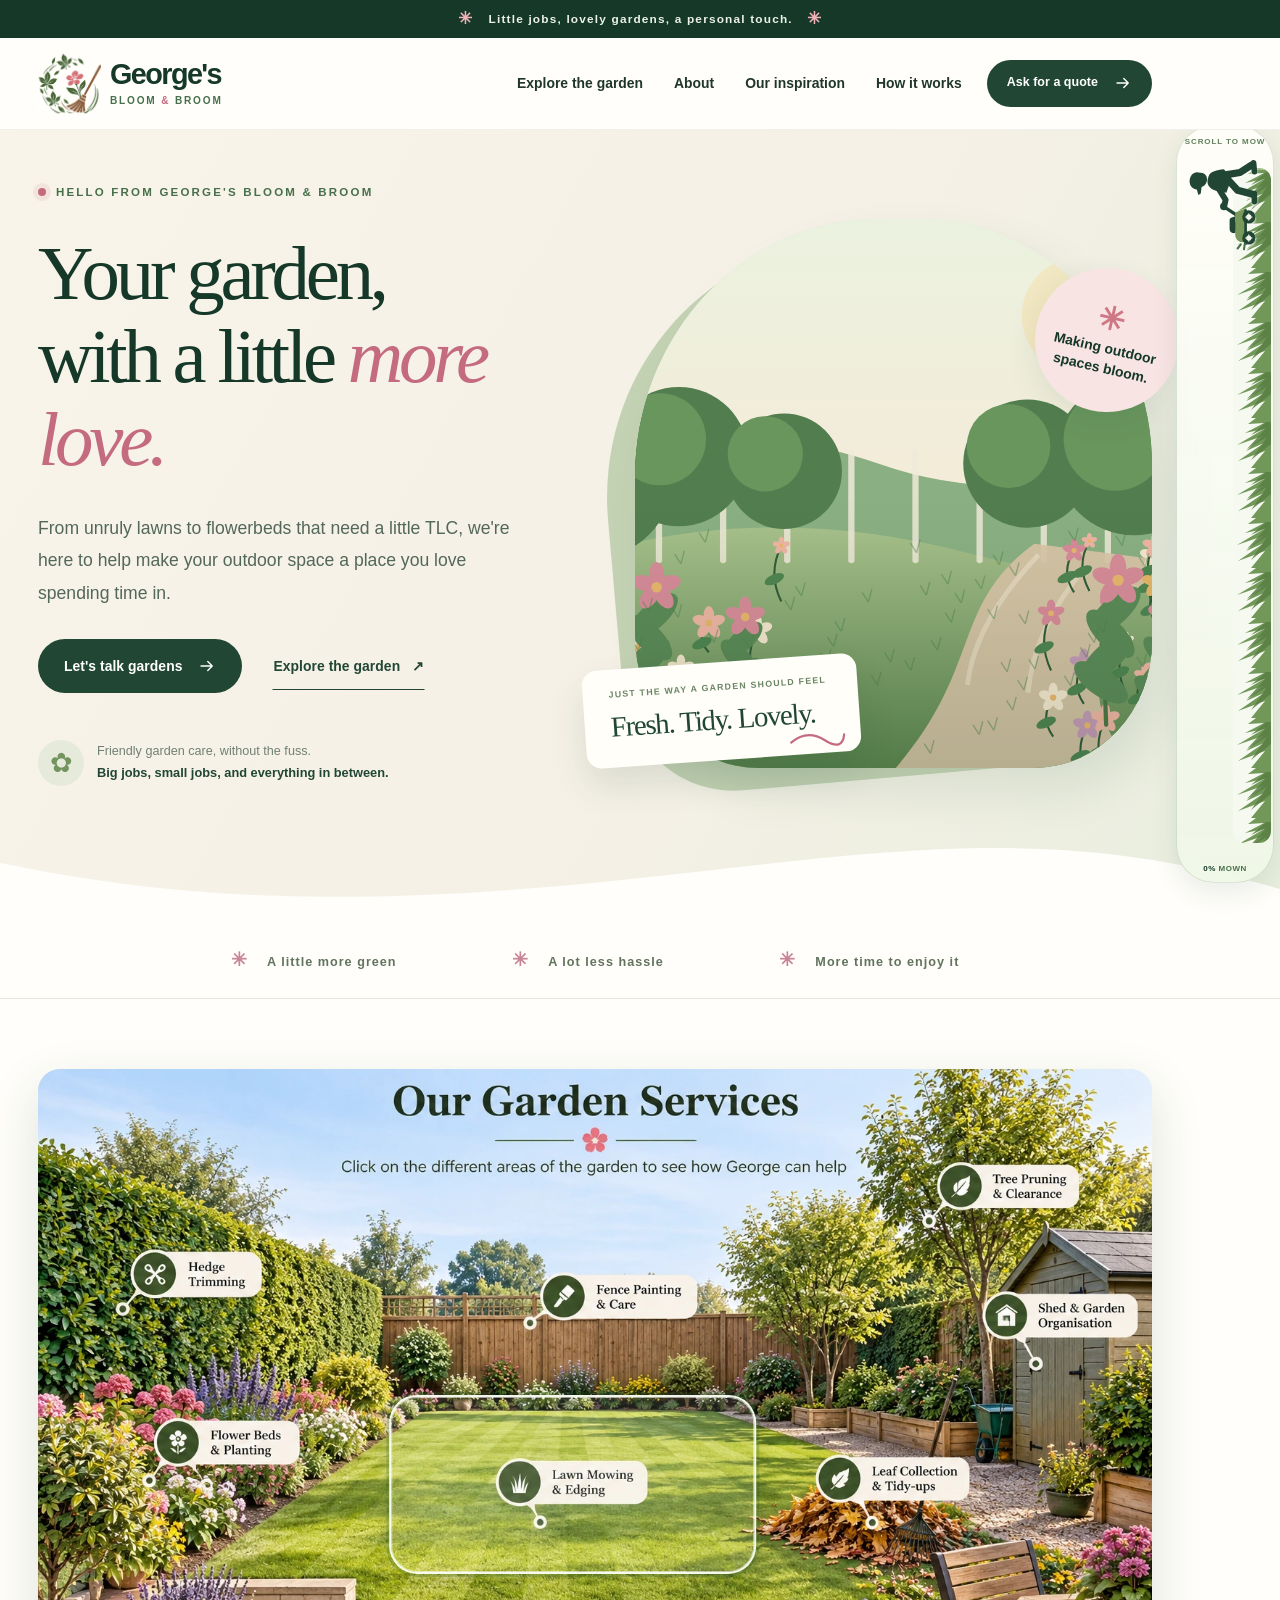
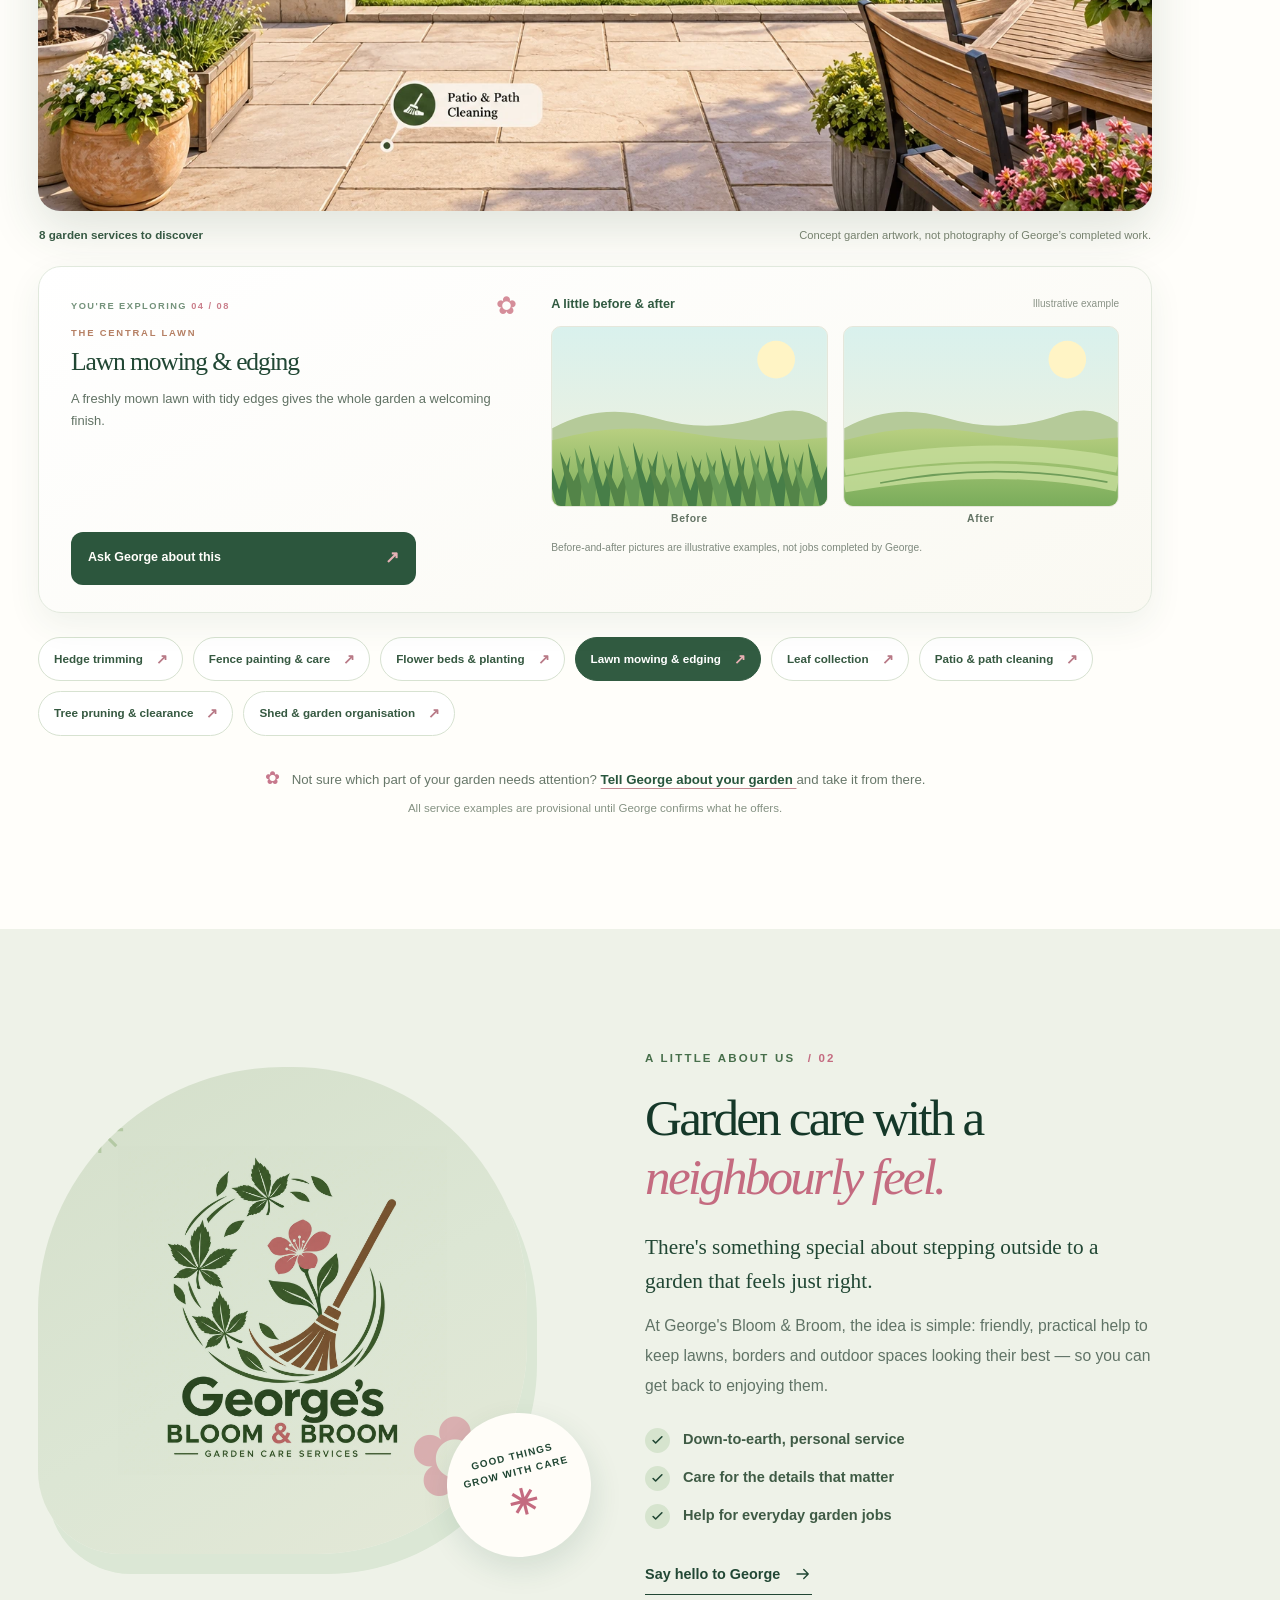
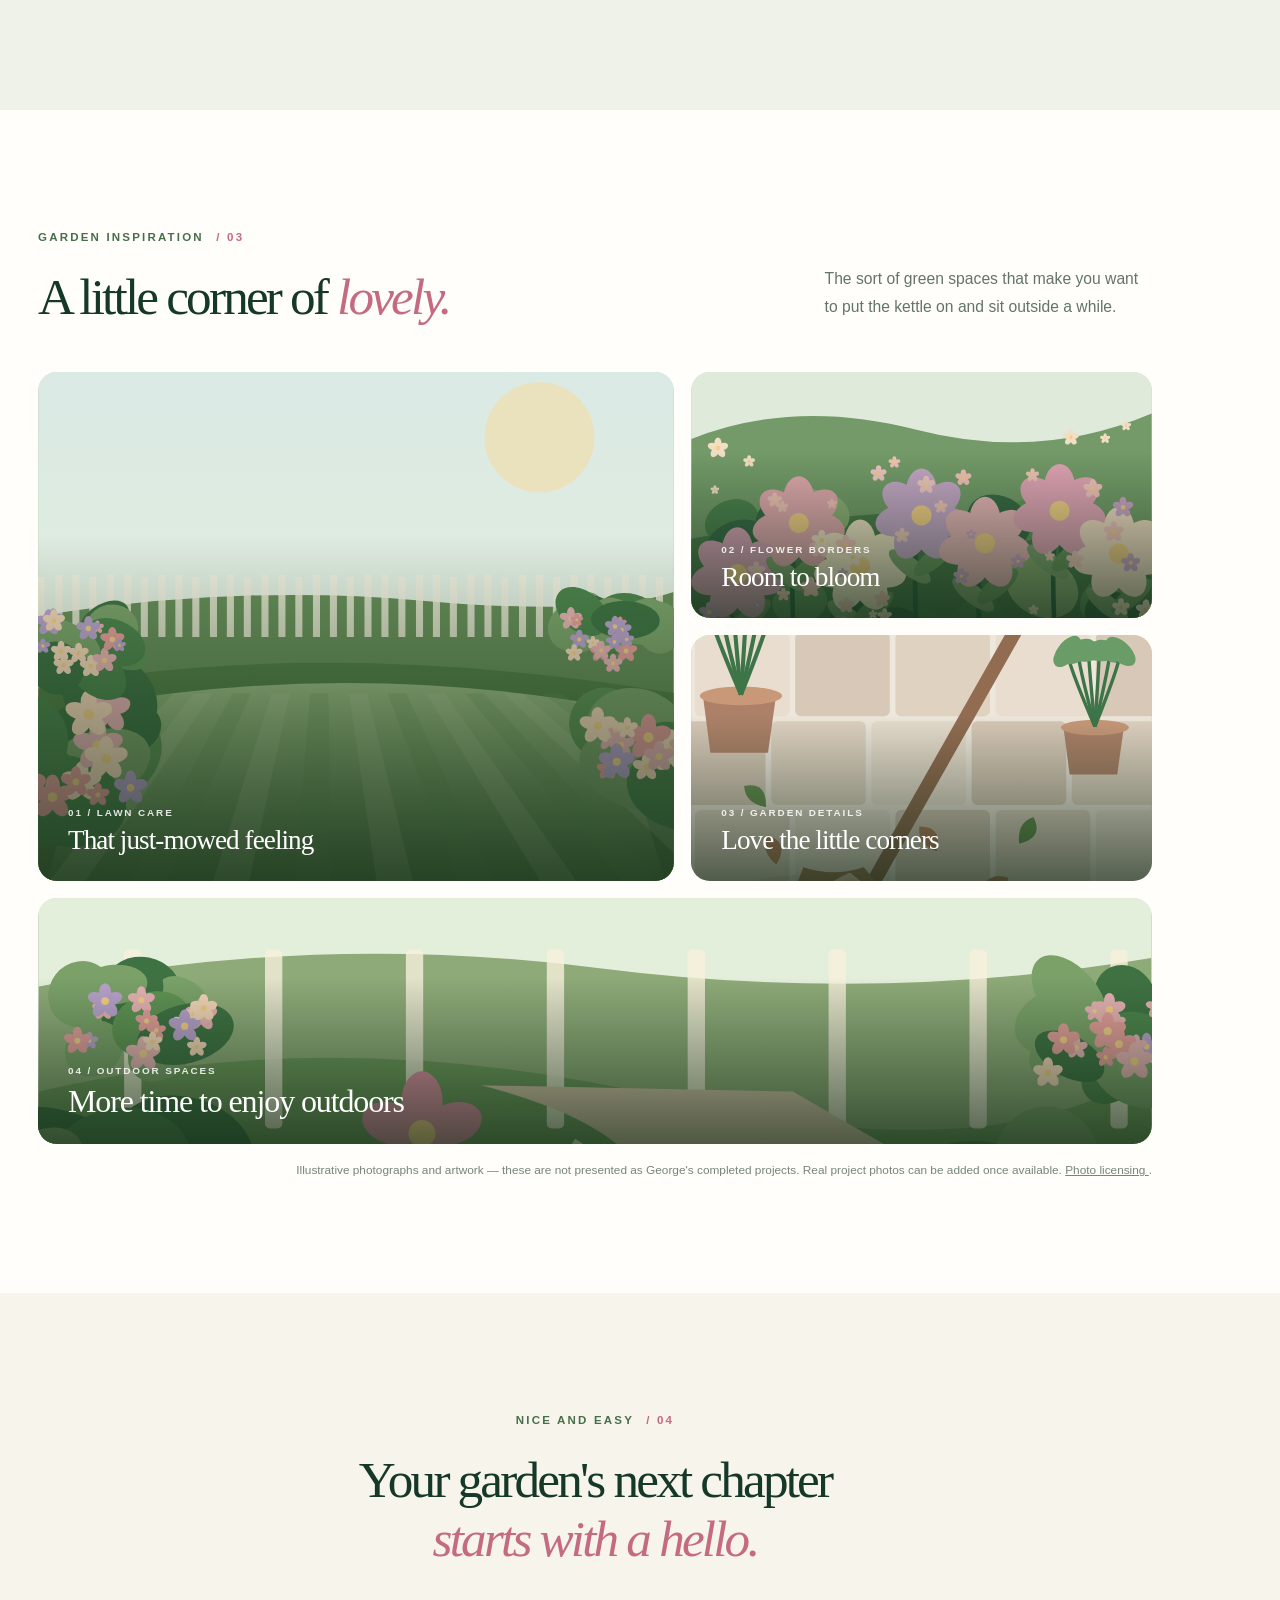
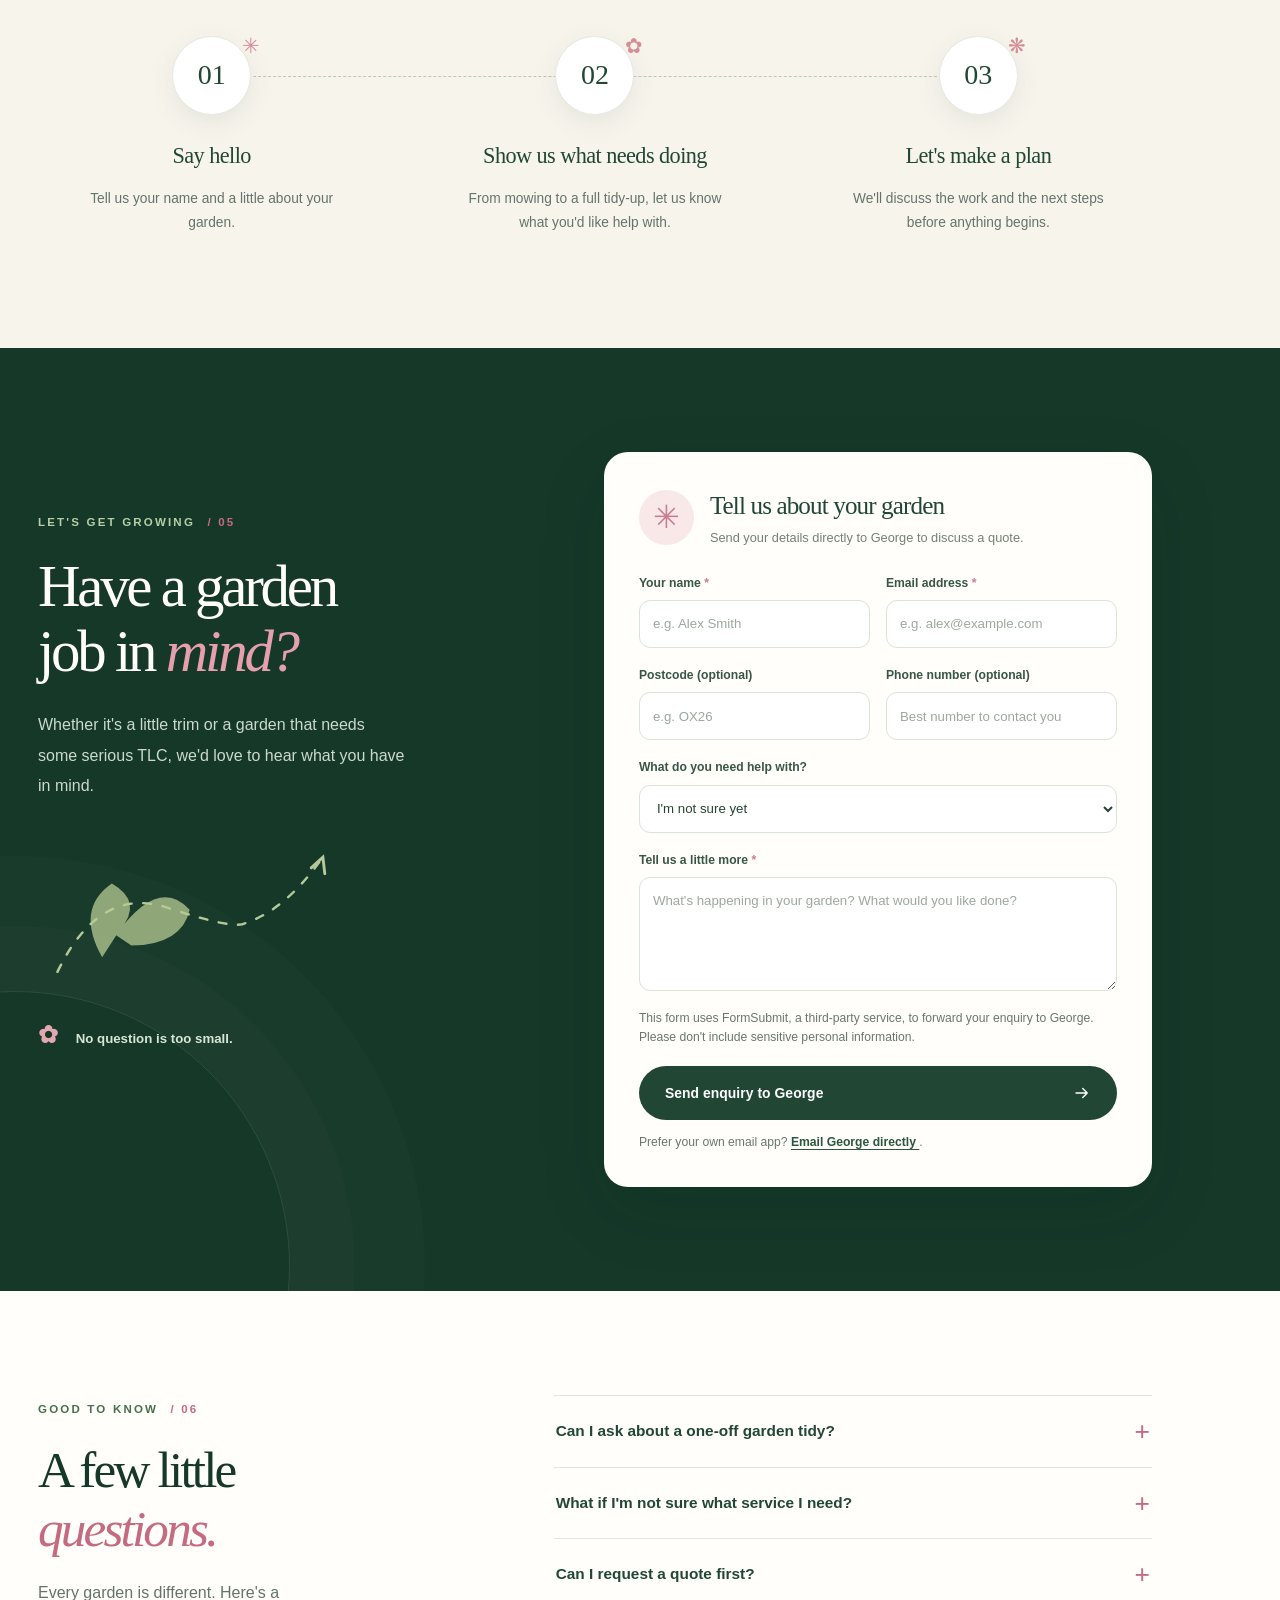
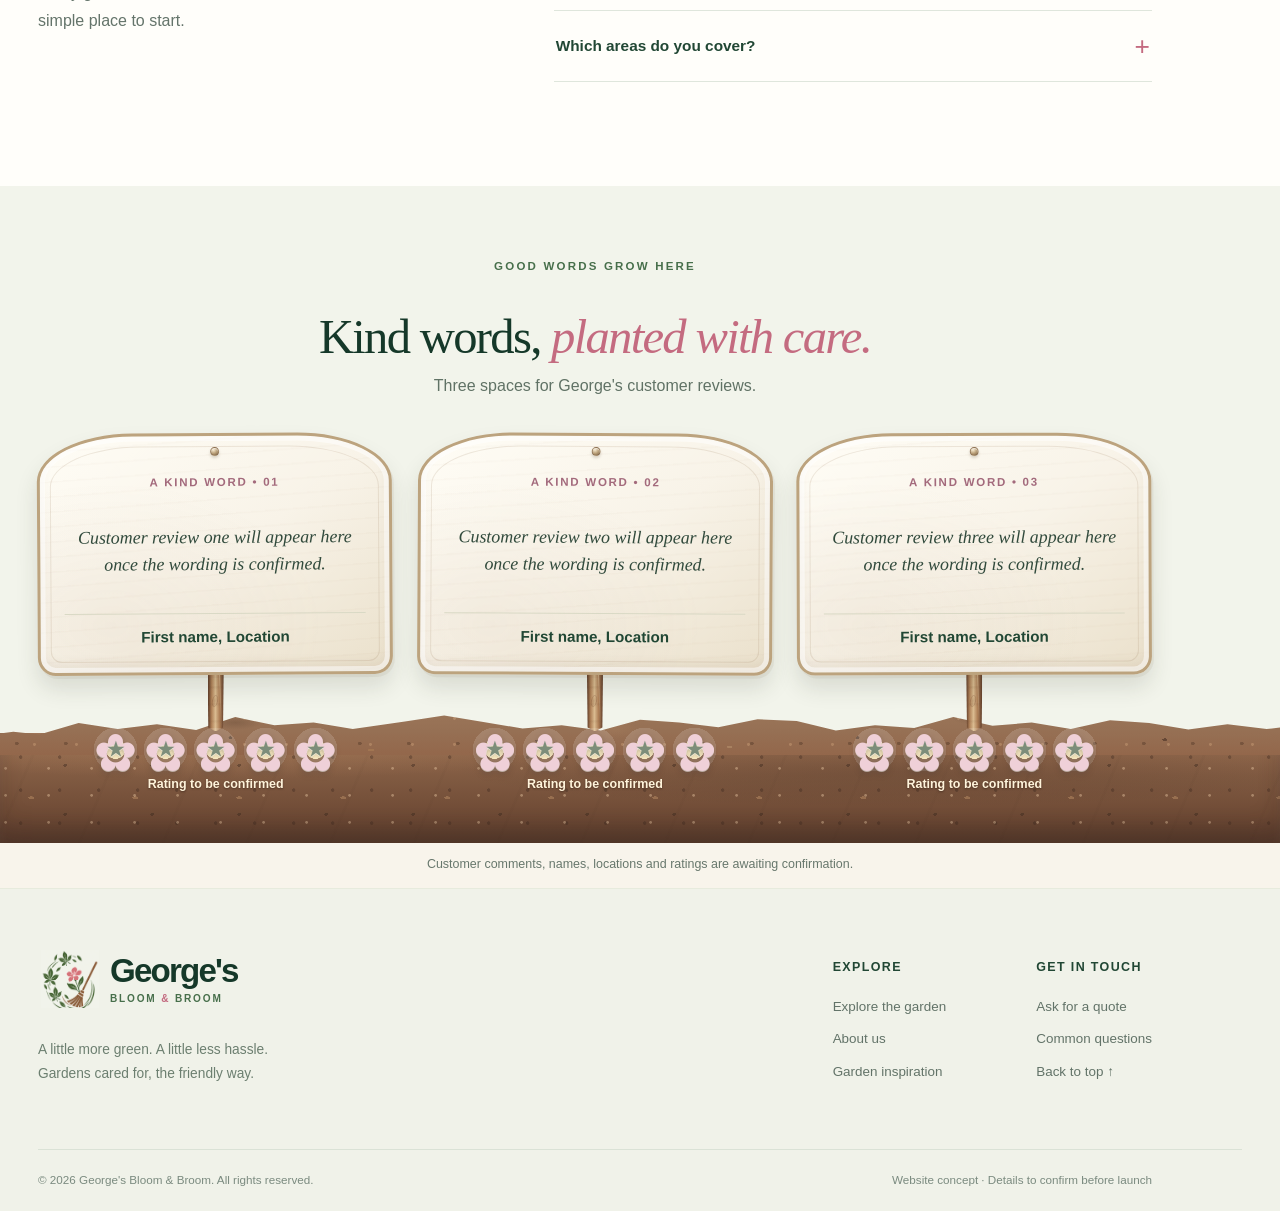
==== commit 432f441a: "Add three garden marker customer reviews Added a new section for customer reviews with three review " ====
--- a/index.html
+++ b/index.html
@@ -943,7 +943,104 @@
      </div>
     </div>
    </section>
-  </main>
+   
+<!-- Customer reviews: garden markers -->
+<section class="bb-garden-reviews" id="reviews"
+         aria-labelledby="bb-reviews-title">
+  <div class="container">
+    <header class="bb-reviews-heading">
+      <span class="section-label">GOOD WORDS GROW HERE</span>
+      <h2 id="bb-reviews-title">
+        Kind words, <em>planted with care.</em>
+      </h2>
+      <p>Three spaces for George's customer reviews.</p>
+    </header>
+
+    <div class="bb-review-garden">
+
+      <!-- Review 1 -->
+      <article class="bb-review">
+        <div class="bb-review-marker">
+          <span class="bb-marker-top">A KIND WORD • 01</span>
+          <p class="bb-review-text">
+            Customer review one will appear here
+            once the wording is confirmed.
+          </p>
+          <p class="bb-review-author">First name, Location</p>
+        </div>
+        <div class="bb-marker-stake" aria-hidden="true"></div>
+        <div class="bb-flower-rating" role="img"
+             aria-label="Rating not confirmed">
+          <span class="bb-rating-flower"></span>
+          <span class="bb-rating-flower"></span>
+          <span class="bb-rating-flower"></span>
+          <span class="bb-rating-flower"></span>
+          <span class="bb-rating-flower"></span>
+        </div>
+        <span class="bb-rating-caption">
+          Rating to be confirmed
+        </span>
+      </article>
+
+      <!-- Review 2 -->
+      <article class="bb-review">
+        <div class="bb-review-marker">
+          <span class="bb-marker-top">A KIND WORD • 02</span>
+          <p class="bb-review-text">
+            Customer review two will appear here
+            once the wording is confirmed.
+          </p>
+          <p class="bb-review-author">First name, Location</p>
+        </div>
+        <div class="bb-marker-stake" aria-hidden="true"></div>
+        <div class="bb-flower-rating" role="img"
+             aria-label="Rating not confirmed">
+          <span class="bb-rating-flower"></span>
+          <span class="bb-rating-flower"></span>
+          <span class="bb-rating-flower"></span>
+          <span class="bb-rating-flower"></span>
+          <span class="bb-rating-flower"></span>
+        </div>
+        <span class="bb-rating-caption">
+          Rating to be confirmed
+        </span>
+      </article>
+
+      <!-- Review 3 -->
+      <article class="bb-review">
+        <div class="bb-review-marker">
+          <span class="bb-marker-top">A KIND WORD • 03</span>
+          <p class="bb-review-text">
+            Customer review three will appear here
+            once the wording is confirmed.
+          </p>
+          <p class="bb-review-author">First name, Location</p>
+        </div>
+        <div class="bb-marker-stake" aria-hidden="true"></div>
+        <div class="bb-flower-rating" role="img"
+             aria-label="Rating not confirmed">
+          <span class="bb-rating-flower"></span>
+          <span class="bb-rating-flower"></span>
+          <span class="bb-rating-flower"></span>
+          <span class="bb-rating-flower"></span>
+          <span class="bb-rating-flower"></span>
+        </div>
+        <span class="bb-rating-caption">
+          Rating to be confirmed
+        </span>
+      </article>
+
+    </div>
+  </div>
+
+  <div class="bb-review-soil" aria-hidden="true"></div>
+
+  <p class="bb-reviews-disclaimer">
+    Customer comments, names, locations and ratings
+    are awaiting confirmation.
+  </p>
+</section>
+</main>
   <footer class="site-footer">
    <div class="container footer-top">
     <div>
--- a/styles.css
+++ b/styles.css
@@ -3151,3 +3151,463 @@
   opacity: 0 !important;
   pointer-events: none !important;
 }
+
+/* Fix George's logo in the About section */
+.about-art-card img {
+    width: 80%;
+    max-width: 400px;
+    height: auto;
+    aspect-ratio: 1;
+    object-fit: contain;
+    border-radius: 0;
+    box-shadow: none;
+    background: transparent;
+    mix-blend-mode: multiply;
+}
+
+/* Prevent the decorative badge covering
+   the logo on smaller screens */
+@media (max-width: 680px) {
+    .about-stamp {
+        display: none;
+    }
+}
+
+/* ============================================================
+   Customer review section: wooden garden markers, flower ratings,
+   richly textured soil and a less uniform, natural earth edge.
+   All original website styles above are unchanged.
+   ============================================================ */
+/* ============================================================
+   George's Bloom & Broom - flowerbed customer review markers
+   Paste at the very bottom of styles.css. All classes are
+   prefixed bb- to avoid altering the rest of the website.
+   ============================================================ */
+.bb-garden-reviews {
+  position: relative;
+  overflow: hidden;
+  isolation: isolate;
+  padding: 66px 0 0;
+  background: #f2f4eb;
+  color: #214734;
+}
+
+.bb-reviews-heading {
+  margin: 0 auto 34px;
+  max-width: 750px;
+  text-align: center;
+}
+
+.bb-reviews-heading h2 {
+  margin: 12px 0 9px;
+  font: 500 clamp(2.1rem, 3.8vw, 3.6rem)/1.12 Georgia, serif;
+  letter-spacing: -0.035em;
+}
+
+.bb-reviews-heading h2 em {
+  color: #c46b80;
+  font-weight: 400;
+}
+
+.bb-reviews-heading p {
+  margin: 0;
+  color: #607265;
+  font-size: 1rem;
+  line-height: 1.65;
+}
+
+.bb-review-garden {
+  display: grid;
+  grid-template-columns: repeat(3, minmax(0, 1fr));
+  align-items: start;
+  gap: 24px;
+  position: relative;
+  z-index: 2;
+  padding: 0 0 64px;
+}
+
+.bb-review {
+  position: relative;
+  display: flex;
+  flex-direction: column;
+  align-items: center;
+  min-width: 0;
+  text-align: center;
+}
+
+/* Curved garden labels, like wooden plant markers. */
+.bb-review-marker {
+  position: relative;
+  z-index: 2;
+  display: flex;
+  flex-direction: column;
+  align-items: center;
+  width: 100%;
+  min-height: 242px;
+  padding: 37px 24px 25px;
+  border: 3px solid #bca37e;
+  border-radius: 95px 95px 18px 18px / 48px 48px 18px 18px;
+  background:
+    repeating-linear-gradient(176deg,
+      rgba(148, 105, 66, .028) 0px 1px,
+      transparent 2px 15px),
+    radial-gradient(ellipse at 20% 80%, rgba(150, 107, 62, .07), transparent 54%),
+    linear-gradient(145deg, #fffdf6 0%, #f8f3e8 52%, #eae0cb 100%);
+  box-shadow:
+    inset 0 0 0 5px rgba(255,255,255,.52),
+    inset 0 -8px 12px rgba(110,83,50,.09),
+    0 13px 22px rgba(47,54,37,.13),
+    2px 3px 0 rgba(115,86,55,.07);
+  transform-origin: center bottom;
+}
+
+.bb-review-marker::before {
+  content: "";
+  position: absolute;
+  top: 11px;
+  left: 50%;
+  width: 9px;
+  height: 9px;
+  transform: translateX(-50%);
+  border: 1px solid rgba(115,84,56,.45);
+  border-radius: 50%;
+  background: radial-gradient(circle at 34% 28%, #f8ebcf, #b59a73 54%, #786047);
+  box-shadow: inset 0 1px 1px rgba(255,255,255,.7), 0 2px 3px rgba(77,54,32,.2);
+}
+
+/* A fine inner edge gives the painted wood a subtle thickness. */
+.bb-review-marker::after {
+  content: "";
+  position: absolute;
+  inset: 10px;
+  border: 1px solid rgba(142,108,74,.15);
+  border-radius: 90px 90px 11px 11px / 40px 40px 11px 11px;
+  pointer-events: none;
+}
+
+/* Small handmade variations, not perfectly identical signs. */
+.bb-review:nth-child(1) .bb-review-marker { transform: rotate(-.35deg); }
+.bb-review:nth-child(2) .bb-review-marker { transform: rotate(.3deg); }
+.bb-review:nth-child(3) .bb-review-marker { transform: rotate(-.2deg); }
+
+.bb-marker-top {
+  margin-bottom: 14px;
+  color: #a36a7c;
+  font-size: .72rem;
+  font-weight: 800;
+  letter-spacing: .15em;
+}
+
+.bb-review-text {
+  display: flex;
+  flex: 1;
+  align-items: center;
+  margin: 0 0 17px;
+  color: #314a3c;
+  font: italic 1.12rem/1.48 Georgia, serif;
+}
+
+.bb-review-author {
+  margin: auto 0 0;
+  padding-top: 12px;
+  border-top: 1px solid #d9d9c5;
+  width: 100%;
+  font-size: .95rem;
+  font-weight: 800;
+  line-height: 1.4;
+  color: #214734;
+}
+
+/* A narrow wooden stake extends from each marker into the flowerbed. */
+.bb-marker-stake {
+  position: relative;
+  z-index: 1;
+  width: 16px;
+  height: 58px;
+  margin-top: -2px;
+  background:
+    repeating-linear-gradient(179deg,
+      transparent 0px 13px,
+      rgba(93,59,36,.09) 14px,
+      transparent 17px),
+    linear-gradient(90deg,
+      #714b32 0%, #b08259 19%, #dabb90 46%,
+      #ab7b53 77%, #704b34 100%);
+  border-left: 1px solid rgba(88,56,37,.5);
+  border-right: 1px solid rgba(88,56,37,.5);
+  clip-path: polygon(0 0, 100% 0, 96% 93%, 50% 100%, 4% 93%);
+  filter: drop-shadow(2px 2px 2px rgba(50,34,25,.17));
+}
+
+/* Fine timber grain and a small knot in each stake. */
+.bb-marker-stake::before {
+  content: "";
+  position: absolute;
+  top: 22px;
+  left: 3px;
+  width: 6px;
+  height: 12px;
+  transform: rotate(12deg);
+  border: 1px solid rgba(99,61,37,.22);
+  border-radius: 50%;
+  background: radial-gradient(ellipse, rgba(100,59,37,.19), transparent 75%);
+}
+
+.bb-marker-stake::after {
+  content: "";
+  position: absolute;
+  top: 0;
+  bottom: 0;
+  left: 11px;
+  width: 1px;
+  transform: rotate(-2deg);
+  background: linear-gradient(180deg, rgba(255,239,202,.44), rgba(104,69,46,.12));
+}
+
+/* Each star sits inside its own five-petal flower head. */
+.bb-flower-rating {
+  position: relative;
+  z-index: 3;
+  display: flex;
+  justify-content: center;
+  flex-wrap: nowrap;
+  gap: clamp(1px, .5vw, 5px);
+  width: 100%;
+  margin-top: -4px;
+}
+
+.bb-rating-flower {
+  --bb-petal: #efd0d8;  /* unrated flower */
+  --bb-petal-shadow: #dca8b6;
+  --bb-centre: #fff1c8;
+  --bb-star: #7d8d7a;
+  position: relative;
+  display: block;
+  flex: 0 0 clamp(35px, 3.55vw, 45px);
+  width: clamp(35px, 3.55vw, 45px);
+  height: clamp(35px, 3.55vw, 45px);
+  background:
+    radial-gradient(circle at 50% 49%, var(--bb-centre) 0 22%,
+      rgba(255,241,200,.95) 23% 30%, transparent 31%),
+    radial-gradient(circle at 42% 36%, rgba(255,255,255,.45) 0 10%, transparent 11%),
+    radial-gradient(circle at 50% 50%, rgba(255,255,255,.14) 0 68%, transparent 69%);
+}
+
+.bb-rating-flower::before {
+  content: "\273F";
+  position: absolute;
+  inset: 0;
+  display: grid;
+  place-items: center;
+  color: var(--bb-petal);
+  font: 52px/1 "Segoe UI Symbol", "DejaVu Sans", sans-serif;
+  text-shadow: 0 1px 0 rgba(255,255,255,.55), 0 3px 5px rgba(108,73,77,.18);
+  filter: drop-shadow(0 2px 3px rgba(52,67,49,.14));
+}
+
+.bb-rating-flower::after {
+  content: "\2605";
+  position: absolute;
+  top: 50%;
+  left: 50%;
+  transform: translate(-50%, -54%);
+  color: var(--bb-star);
+  font: 800 19px/1 Arial, sans-serif;
+  text-shadow: 0 1px 0 rgba(255,255,255,.45), 0 2px 3px rgba(58,47,23,.18);
+}
+
+/* Use is-filled ONLY when George confirms the customer's rating. */
+.bb-rating-flower.is-filled {
+  --bb-petal: #df8fa3;
+  --bb-petal-shadow: #c56f87;
+  --bb-centre: #fff2cb;
+  --bb-star: #fff7dd;
+}
+
+.bb-rating-caption {
+  position: relative;
+  z-index: 3;
+  margin: 3px 0 0;
+  color: #fff4db;
+  text-shadow: 0 1px 2px rgba(45,27,18,.55);
+  font-size: .78rem;
+  font-weight: 700;
+}
+
+/* Continuous mound of soil below the three stakes. */
+.bb-review-soil {
+  position: relative;
+  z-index: 1;
+  height: 110px;
+  margin-top: -126px;
+  overflow: visible;
+  background:
+    /* tiny grains of light sand */
+    radial-gradient(circle at 13% 31%, rgba(230,196,159,.44) 0 1px,
+      transparent 1.7px) 0 0/43px 27px,
+    /* dark granular earth */
+    radial-gradient(circle at 53% 73%, rgba(53,35,26,.33) 0 1.5px,
+      transparent 2px) 0 0/39px 33px,
+    /* irregular small pebble-like fragments */
+    radial-gradient(ellipse 4px 2px at 30% 20%, rgba(188,143,102,.48) 0 70%,
+      transparent 75%) 0 0/104px 54px,
+    radial-gradient(ellipse 3px 1.8px at 75% 66%, rgba(57,39,29,.42) 0 70%,
+      transparent 75%) 0 0/87px 49px,
+    /* mottled patches and soft earthy shadow */
+    radial-gradient(ellipse at 18% 12%, rgba(207,159,113,.20), transparent 24%),
+    radial-gradient(ellipse at 70% 35%, rgba(47,29,21,.17), transparent 35%),
+    repeating-linear-gradient(113deg, transparent 0 37px,
+      rgba(56,35,22,.035) 38px 40px, transparent 41px 77px),
+    linear-gradient(180deg, #9b7052 0%, #815b42 39%, #6e4a35 75%, #5b3d2e 100%);
+  box-shadow: inset 0 12px 16px rgba(255,255,255,.035),
+    inset 0 -15px 22px rgba(40,26,19,.24);
+}
+
+.bb-review-soil::before {
+  content: "";
+  position: absolute;
+  left: -1%;
+  right: -1%;
+  top: -32px;
+  height: 54px;
+  /* These small rises and dips create a genuine uneven soil edge. */
+  clip-path: polygon(
+    0 63%, 2% 56%, 4% 61%, 7% 40%, 10% 51%,
+    13% 42%, 16% 53%, 19% 29%, 22% 44%, 25% 39%,
+    28% 51%, 32% 37%, 35% 26%, 38% 38%, 41% 50%,
+    44% 44%, 47% 54%, 50% 34%, 53% 39%, 56% 48%,
+    59% 33%, 62% 36%, 65% 54%, 68% 44%, 71% 49%,
+    74% 29%, 77% 45%, 80% 39%, 83% 51%, 86% 35%,
+    89% 40%, 92% 52%, 95% 42%, 98% 51%, 100% 46%,
+    100% 100%, 0 100%
+  );
+  background:
+    radial-gradient(ellipse 30px 8px at 19% 40%, rgba(55,35,23,.2), transparent 90%),
+    radial-gradient(ellipse 27px 11px at 48% 52%, rgba(209,160,114,.12), transparent 90%),
+    radial-gradient(ellipse 32px 9px at 76% 30%, rgba(54,36,27,.18), transparent 90%),
+    radial-gradient(circle at 13% 67%, rgba(218,173,131,.35) 0 1.2px,
+      transparent 1.7px) 0 0/42px 26px,
+    radial-gradient(circle at 61% 37%, rgba(66,42,29,.35) 0 1.6px,
+      transparent 2px) 0 0/49px 31px,
+    linear-gradient(180deg, #9d785b 0%, #967054 55%, #93674b 100%);
+  filter: drop-shadow(0 -2px 1px rgba(71,48,33,.15));
+  pointer-events: none;
+}
+
+/* A few bark-chip and small-stone highlights near the surface. */
+.bb-review-soil::after {
+  content: "";
+  position: absolute;
+  inset: -7px 0 auto;
+  height: 29px;
+  pointer-events: none;
+  opacity: .72;
+  background:
+    radial-gradient(ellipse 5px 2px at 8% 70%, #b58a66 0 60%, transparent 65%),
+    radial-gradient(ellipse 3px 2px at 18% 40%, #513a2b 0 60%, transparent 65%),
+    radial-gradient(ellipse 5px 2px at 29% 83%, #a77b55 0 60%, transparent 65%),
+    radial-gradient(ellipse 4px 2px at 42% 51%, #573a2a 0 60%, transparent 65%),
+    radial-gradient(ellipse 4px 2px at 57% 72%, #b18a67 0 60%, transparent 65%),
+    radial-gradient(ellipse 3px 2px at 67% 40%, #4e3628 0 60%, transparent 65%),
+    radial-gradient(ellipse 6px 2px at 79% 88%, #c29d76 0 60%, transparent 65%),
+    radial-gradient(ellipse 4px 2px at 91% 47%, #543a2c 0 60%, transparent 65%);
+}
+
+.bb-reviews-disclaimer {
+  position: relative;
+  z-index: 2;
+  margin: 0;
+  padding: 12px 20px 14px;
+  background: #f8f4eb;
+  text-align: center;
+  color: #67776c;
+  font-size: .78rem;
+  line-height: 1.45;
+}
+
+@media (max-width: 960px) {
+  .bb-review-garden { gap: 12px; }
+  .bb-review-marker { padding: 39px 14px 24px; }
+  .bb-review-text { font-size: 1.04rem; }
+  .bb-marker-top { letter-spacing: .1em; }
+}
+
+@media (max-width: 700px) {
+  .bb-garden-reviews { padding-top: 49px; }
+  .bb-reviews-heading { margin-bottom: 24px; }
+  .bb-reviews-heading h2 { font-size: clamp(2rem, 8vw, 2.8rem); }
+  .bb-review-garden { grid-template-columns: 1fr; gap: 20px; padding-bottom: 18px; }
+  .bb-review {
+    padding: 0 20px 24px;
+    overflow: hidden;
+    border-radius: 20px;
+  }
+  /* Each stacked mobile marker has its own small bed of soil. */
+.bb-review::before {
+    content: "";
+    position: absolute;
+    z-index: 0;
+    bottom: 0;
+    left: 0;
+    right: 0;
+    height: 103px;
+    border-radius: 0 0 20px 20px;
+    clip-path: polygon(
+      0 43%, 5% 39%, 10% 46%, 16% 30%, 21% 38%,
+      28% 31%, 34% 42%, 41% 29%, 48% 33%, 54% 22%,
+      61% 37%, 67% 28%, 74% 43%, 81% 29%, 88% 40%,
+      95% 30%, 100% 40%, 100% 100%, 0 100%
+    );
+    background:
+      radial-gradient(circle at 14% 25%, rgba(228,187,146,.39) 0 1px,
+        transparent 1.7px) 0 0/42px 27px,
+      radial-gradient(circle at 49% 66%, rgba(52,34,25,.38) 0 1.4px,
+        transparent 2px) 0 0/39px 30px,
+      radial-gradient(ellipse 3px 2px at 65% 35%, rgba(192,149,109,.55) 0 70%,
+        transparent 75%) 0 0/86px 41px,
+      radial-gradient(ellipse at 20% 10%, rgba(213,165,121,.21), transparent 43%),
+      radial-gradient(ellipse at 75% 54%, rgba(44,27,21,.18), transparent 45%),
+      linear-gradient(180deg, #997051, #815b43 45%, #64442f);
+    box-shadow: inset 0 -10px 16px rgba(45,29,20,.16);
+}
+  .bb-review-marker { max-width: 370px; min-height: 219px; }
+  .bb-review-text { font-size: 1.1rem; }
+  .bb-flower-rating { gap: 4px; }
+  .bb-rating-flower { flex-basis: 43px; width: 43px; height: 43px; }
+  .bb-rating-caption { color: #fff8ea; }
+  .bb-review-soil { display: none; }
+}
+
+
+/* Soft, rolling soil contours where the browser supports CSS curves. */
+@supports (clip-path: shape(from 0% 50%, curve to 100% 50% with 30% 30% / 70% 70%, line to 100% 100%, line to 0% 100%, close)) {
+  .bb-review-soil::before {
+    clip-path: shape(
+      from 0% 66%,
+      curve to 15% 42% with 4% 59% / 9% 31%,
+      curve to 31% 58% with 21% 61% / 25% 55%,
+      curve to 48% 39% with 37% 45% / 41% 53%,
+      curve to 66% 57% with 54% 33% / 59% 66%,
+      curve to 83% 40% with 71% 46% / 76% 26%,
+      curve to 100% 60% with 88% 61% / 95% 45%,
+      line to 100% 100%,
+      line to 0% 100%,
+      close
+    );
+  }
+
+  @media (max-width: 700px) {
+    .bb-review::before {
+      clip-path: shape(
+        from 0% 47%,
+        curve to 23% 30% with 8% 44% / 15% 25%,
+        curve to 46% 46% with 29% 52% / 37% 38%,
+        curve to 70% 31% with 54% 25% / 62% 42%,
+        curve to 100% 45% with 82% 31% / 92% 50%,
+        line to 100% 100%,
+        line to 0% 100%,
+        close
+      );
+    }
+  }
+}
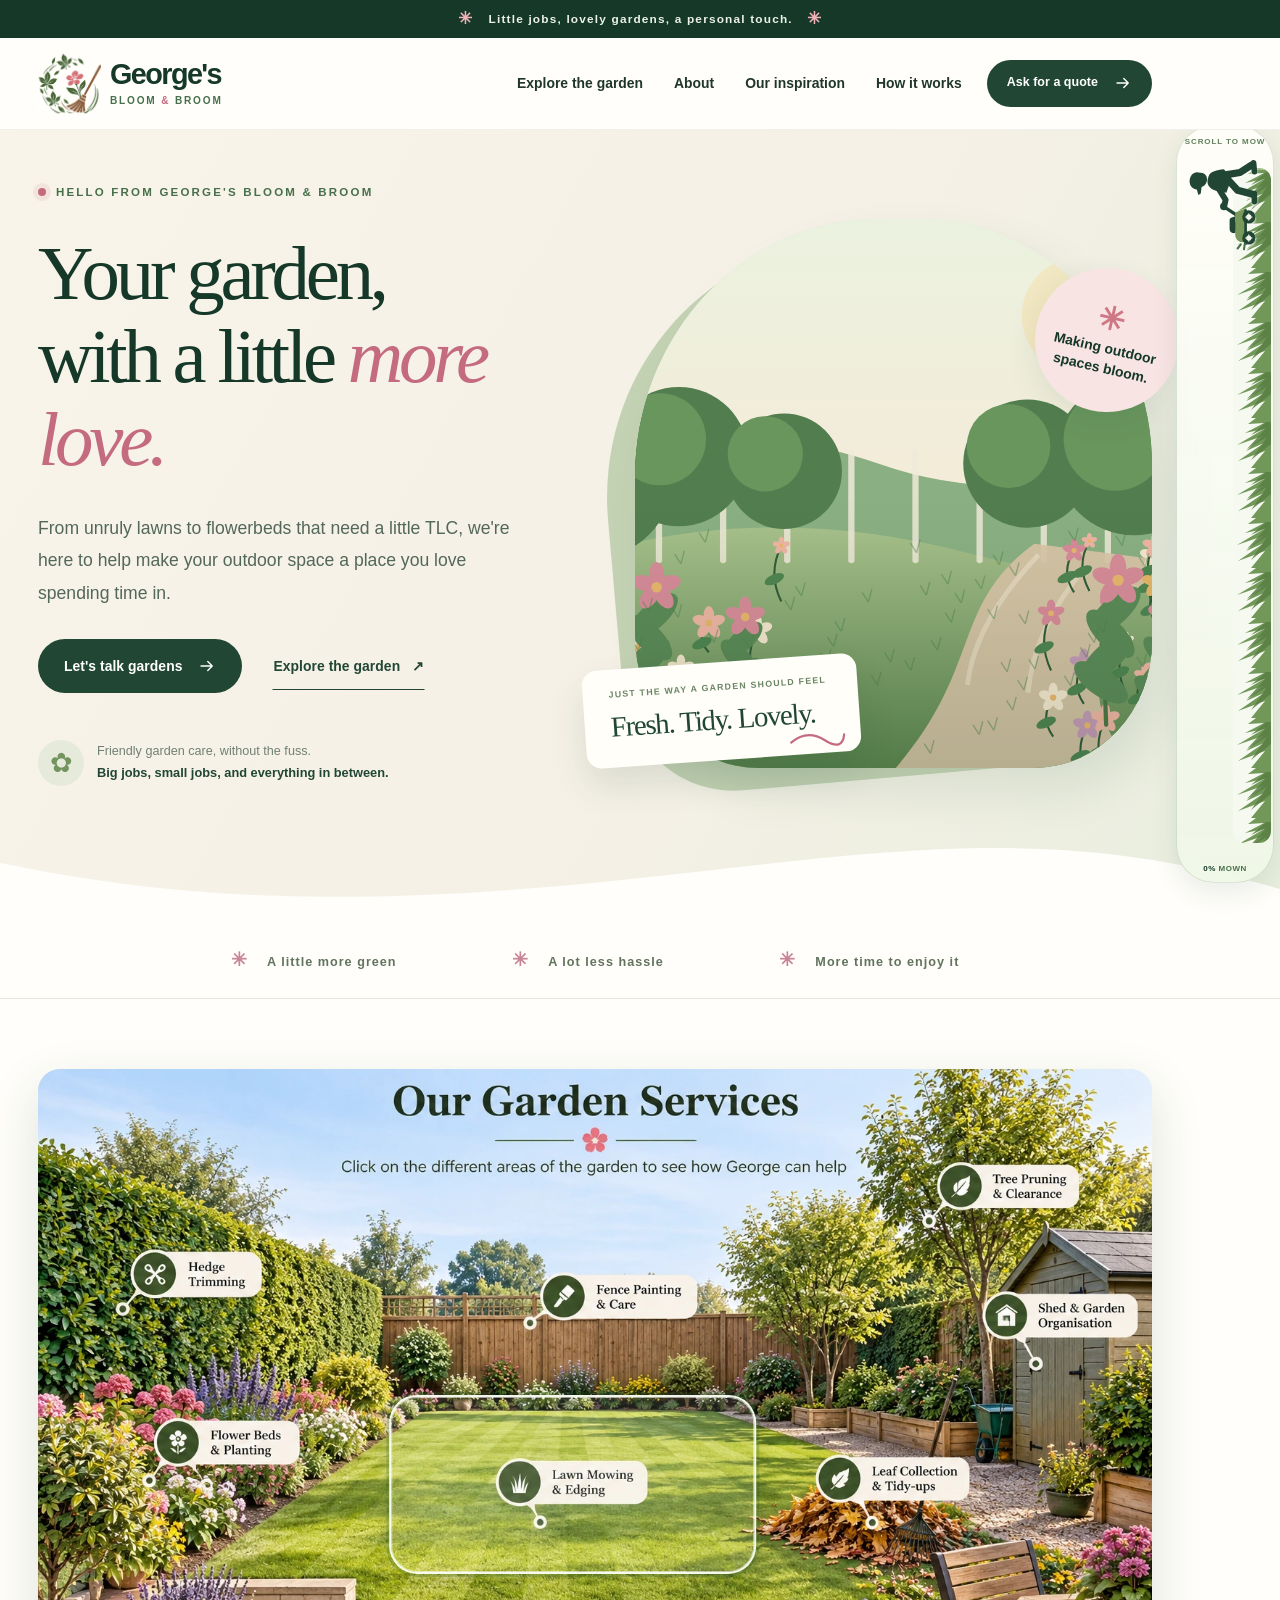
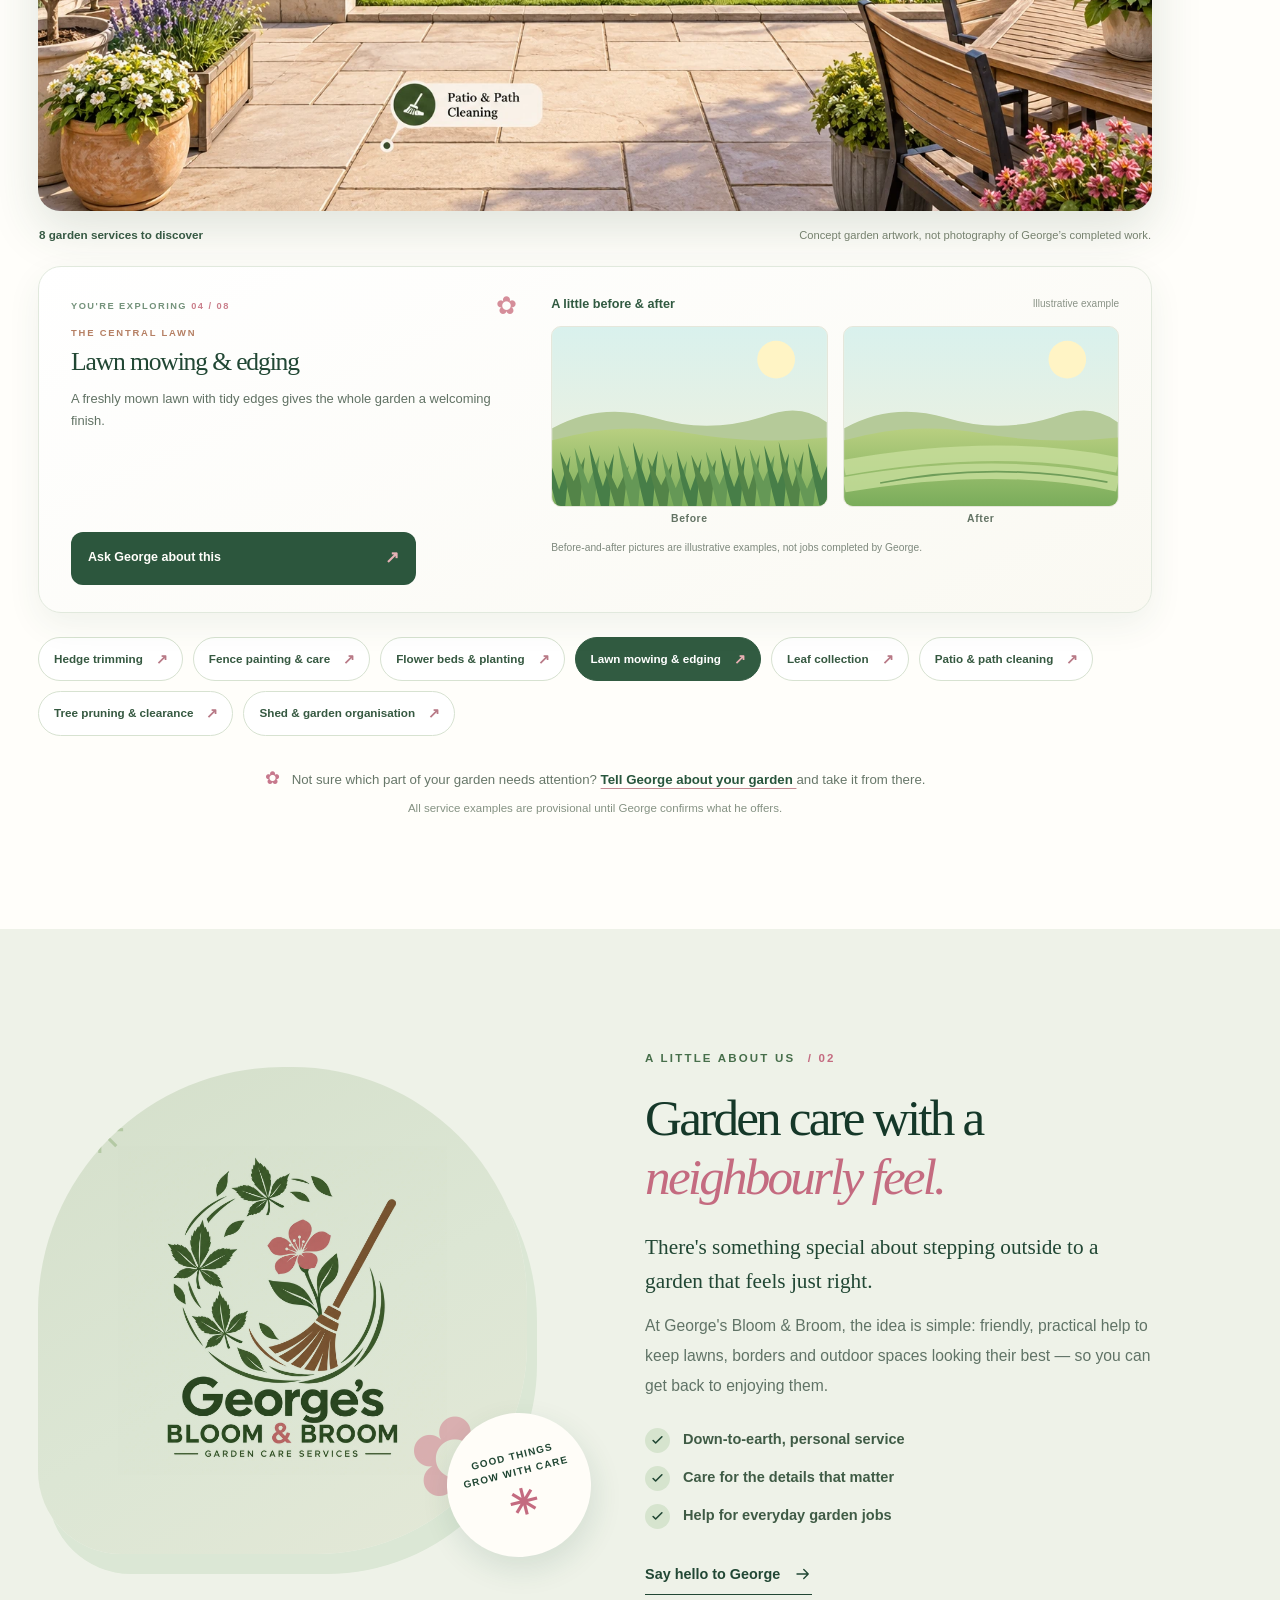
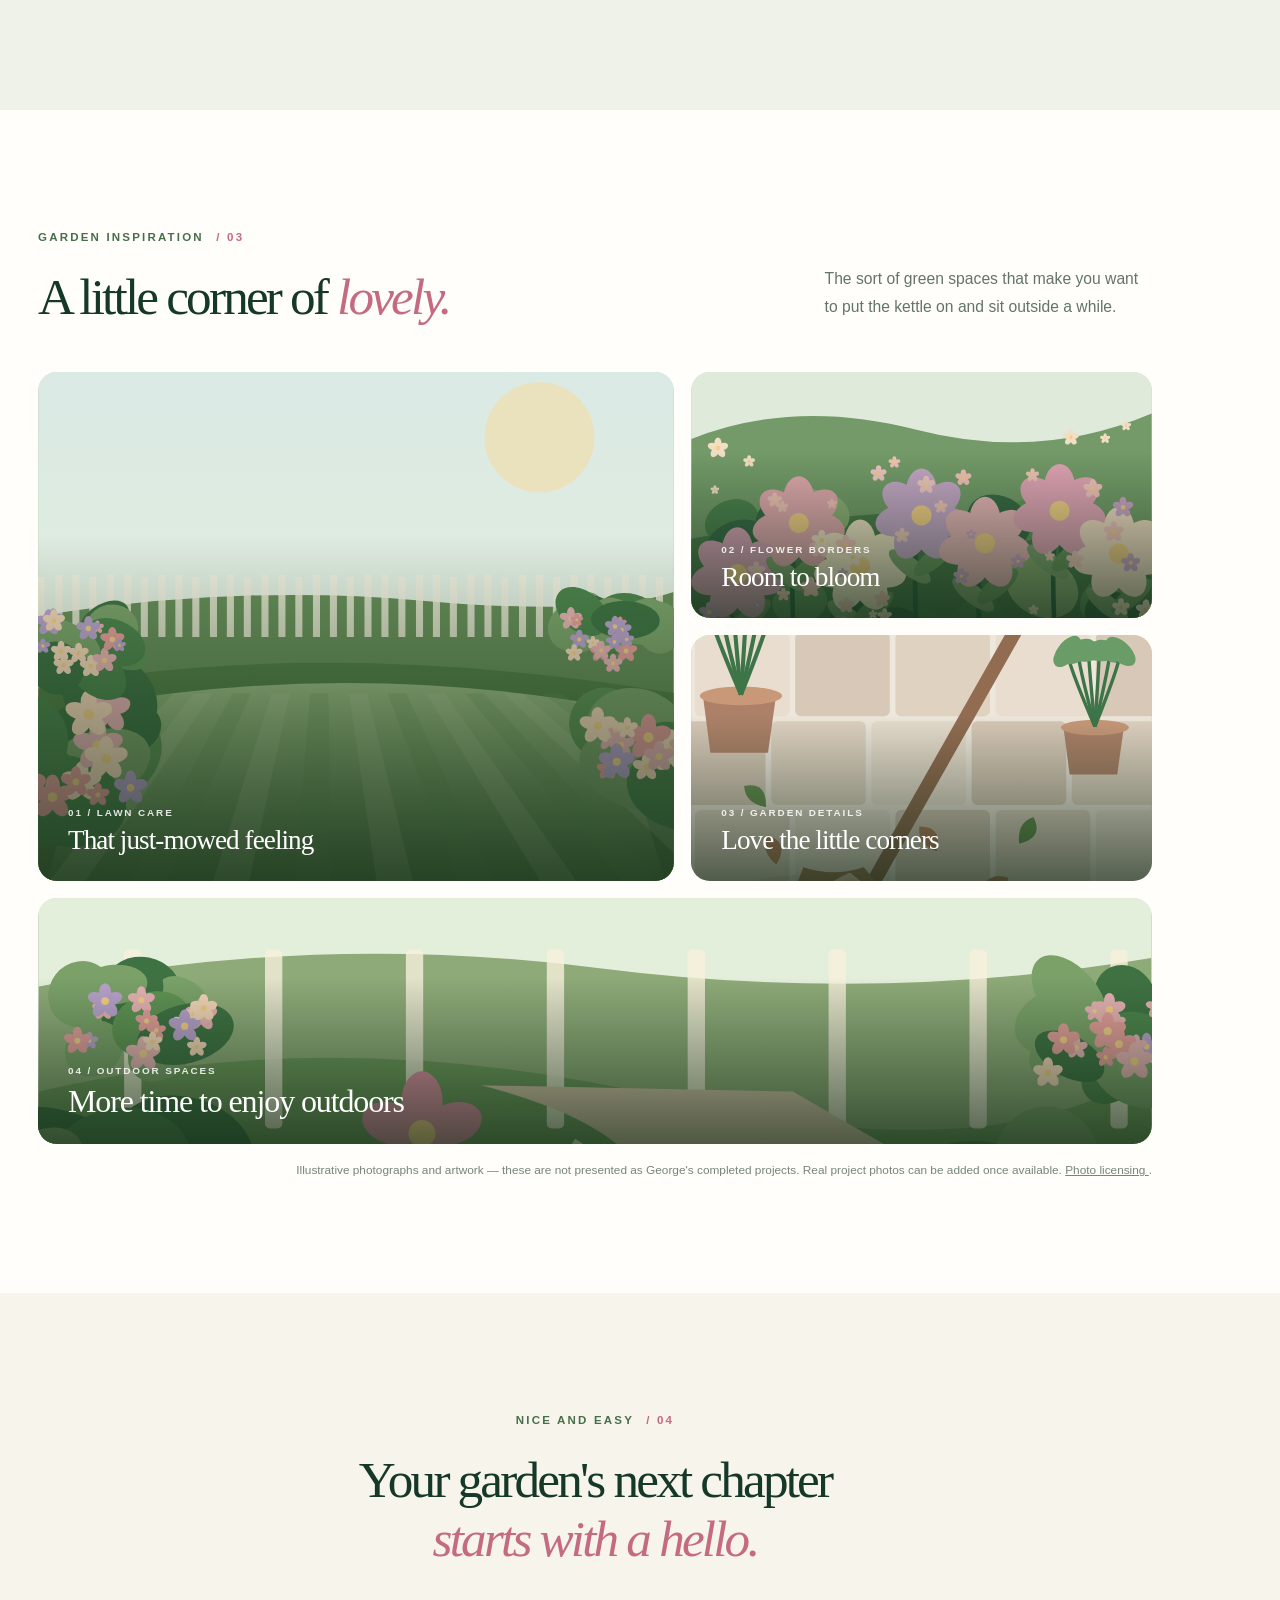
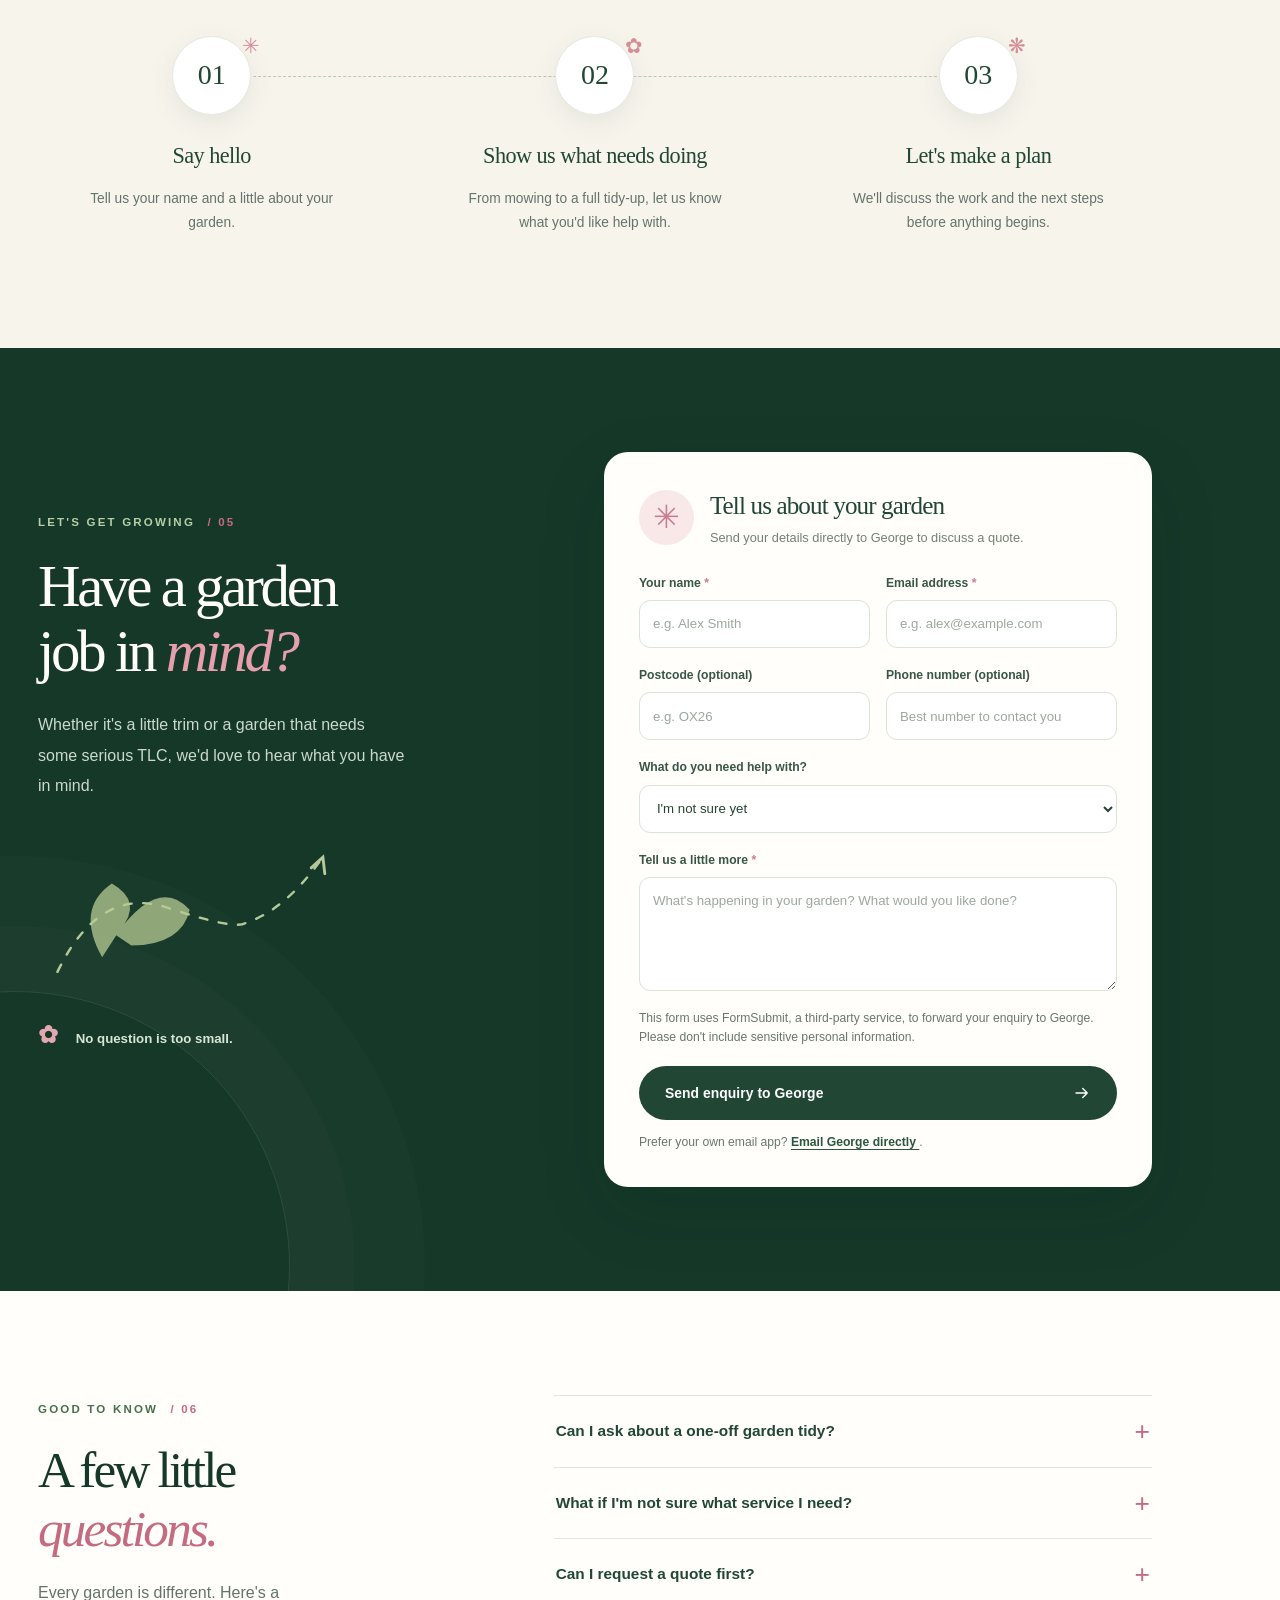
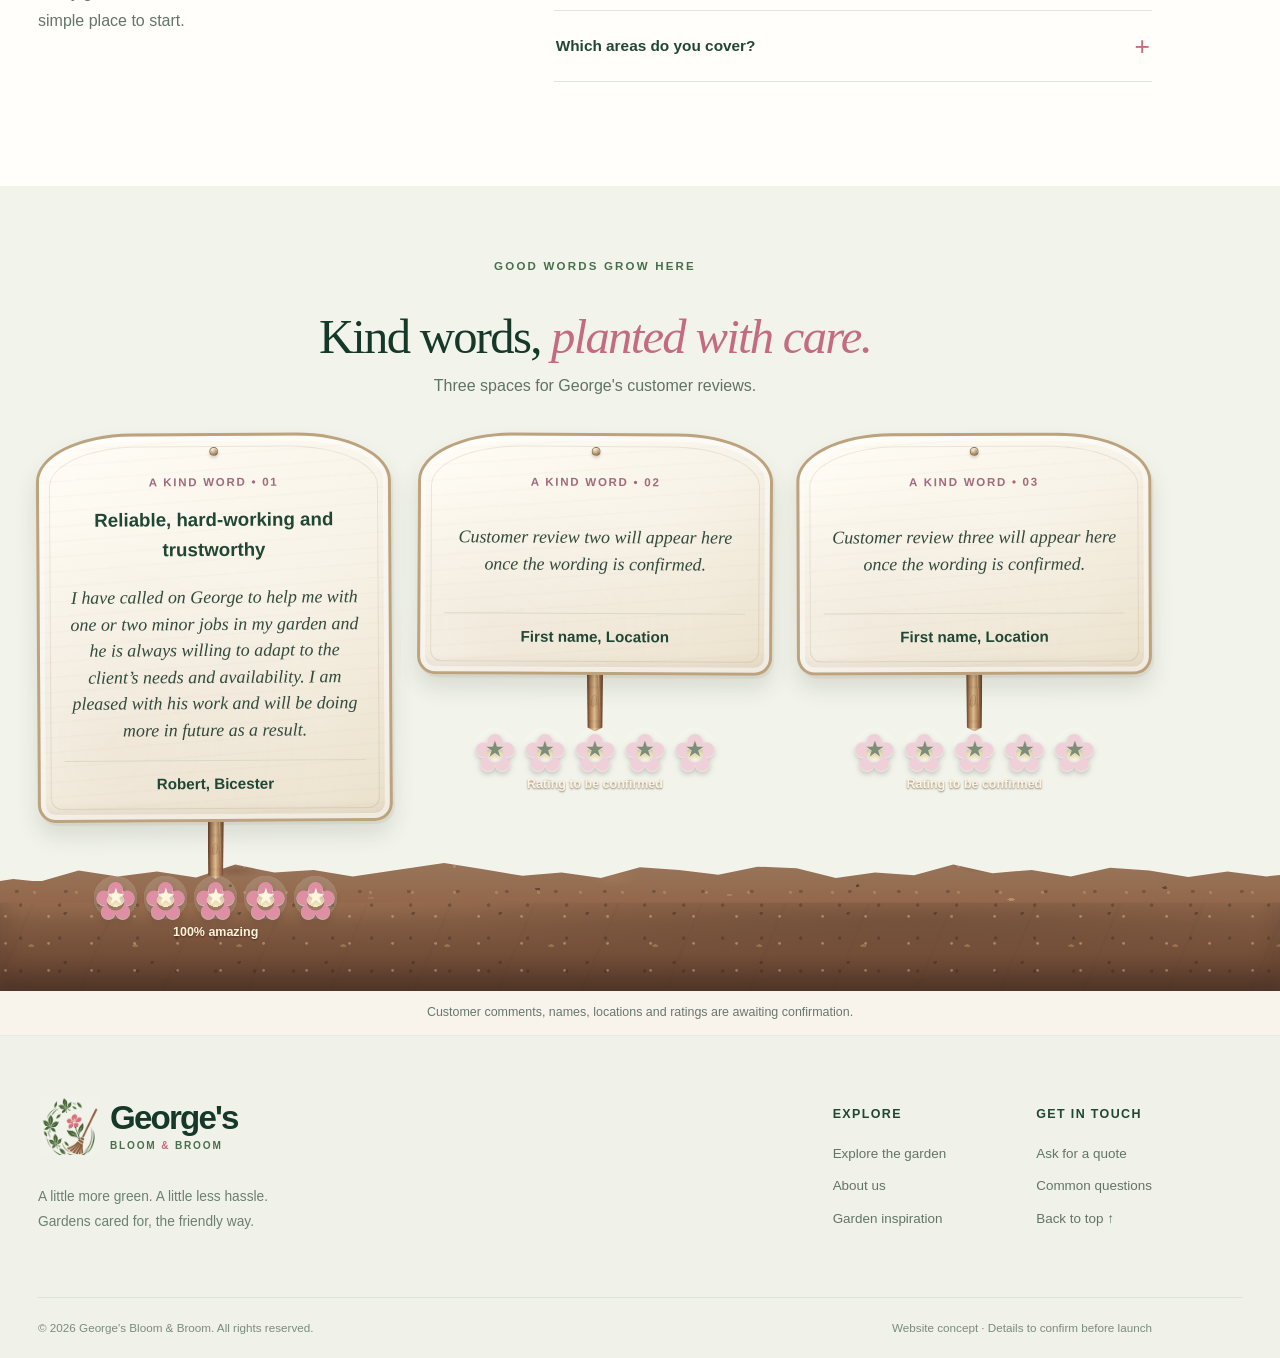
==== commit 6ad90cbc: "Robert’s review is confirmed Updated review content and rating details for Review 1." ====
--- a/index.html
+++ b/index.html
@@ -958,29 +958,37 @@
 
     <div class="bb-review-garden">
 
-      <!-- Review 1 -->
+
+      <!-- Review 1: Robert, Bicester -->
       <article class="bb-review">
         <div class="bb-review-marker">
           <span class="bb-marker-top">A KIND WORD • 01</span>
+      
+          <h3 class="bb-review-title">
+            Reliable, hard-working and trustworthy
+          </h3>
+      
           <p class="bb-review-text">
-            Customer review one will appear here
-            once the wording is confirmed.
+            I have called on George to help me with one or two minor jobs in my garden and he is always willing to adapt to the client’s needs and availability. I am pleased with his work and will be doing more in future as a result.
           </p>
-          <p class="bb-review-author">First name, Location</p>
-        </div>
+      
+          <p class="bb-review-author">Robert, Bicester</p>
+        </div>
+      
         <div class="bb-marker-stake" aria-hidden="true"></div>
+      
         <div class="bb-flower-rating" role="img"
-             aria-label="Rating not confirmed">
-          <span class="bb-rating-flower"></span>
-          <span class="bb-rating-flower"></span>
-          <span class="bb-rating-flower"></span>
-          <span class="bb-rating-flower"></span>
-          <span class="bb-rating-flower"></span>
-        </div>
-        <span class="bb-rating-caption">
-          Rating to be confirmed
-        </span>
+             aria-label="Five out of five flower stars; customer described the work as 100% amazing">
+          <span class="bb-rating-flower is-filled"></span>
+          <span class="bb-rating-flower is-filled"></span>
+          <span class="bb-rating-flower is-filled"></span>
+          <span class="bb-rating-flower is-filled"></span>
+          <span class="bb-rating-flower is-filled"></span>
+        </div>
+      
+        <span class="bb-rating-caption">100% amazing</span>
       </article>
+
 
       <!-- Review 2 -->
       <article class="bb-review">
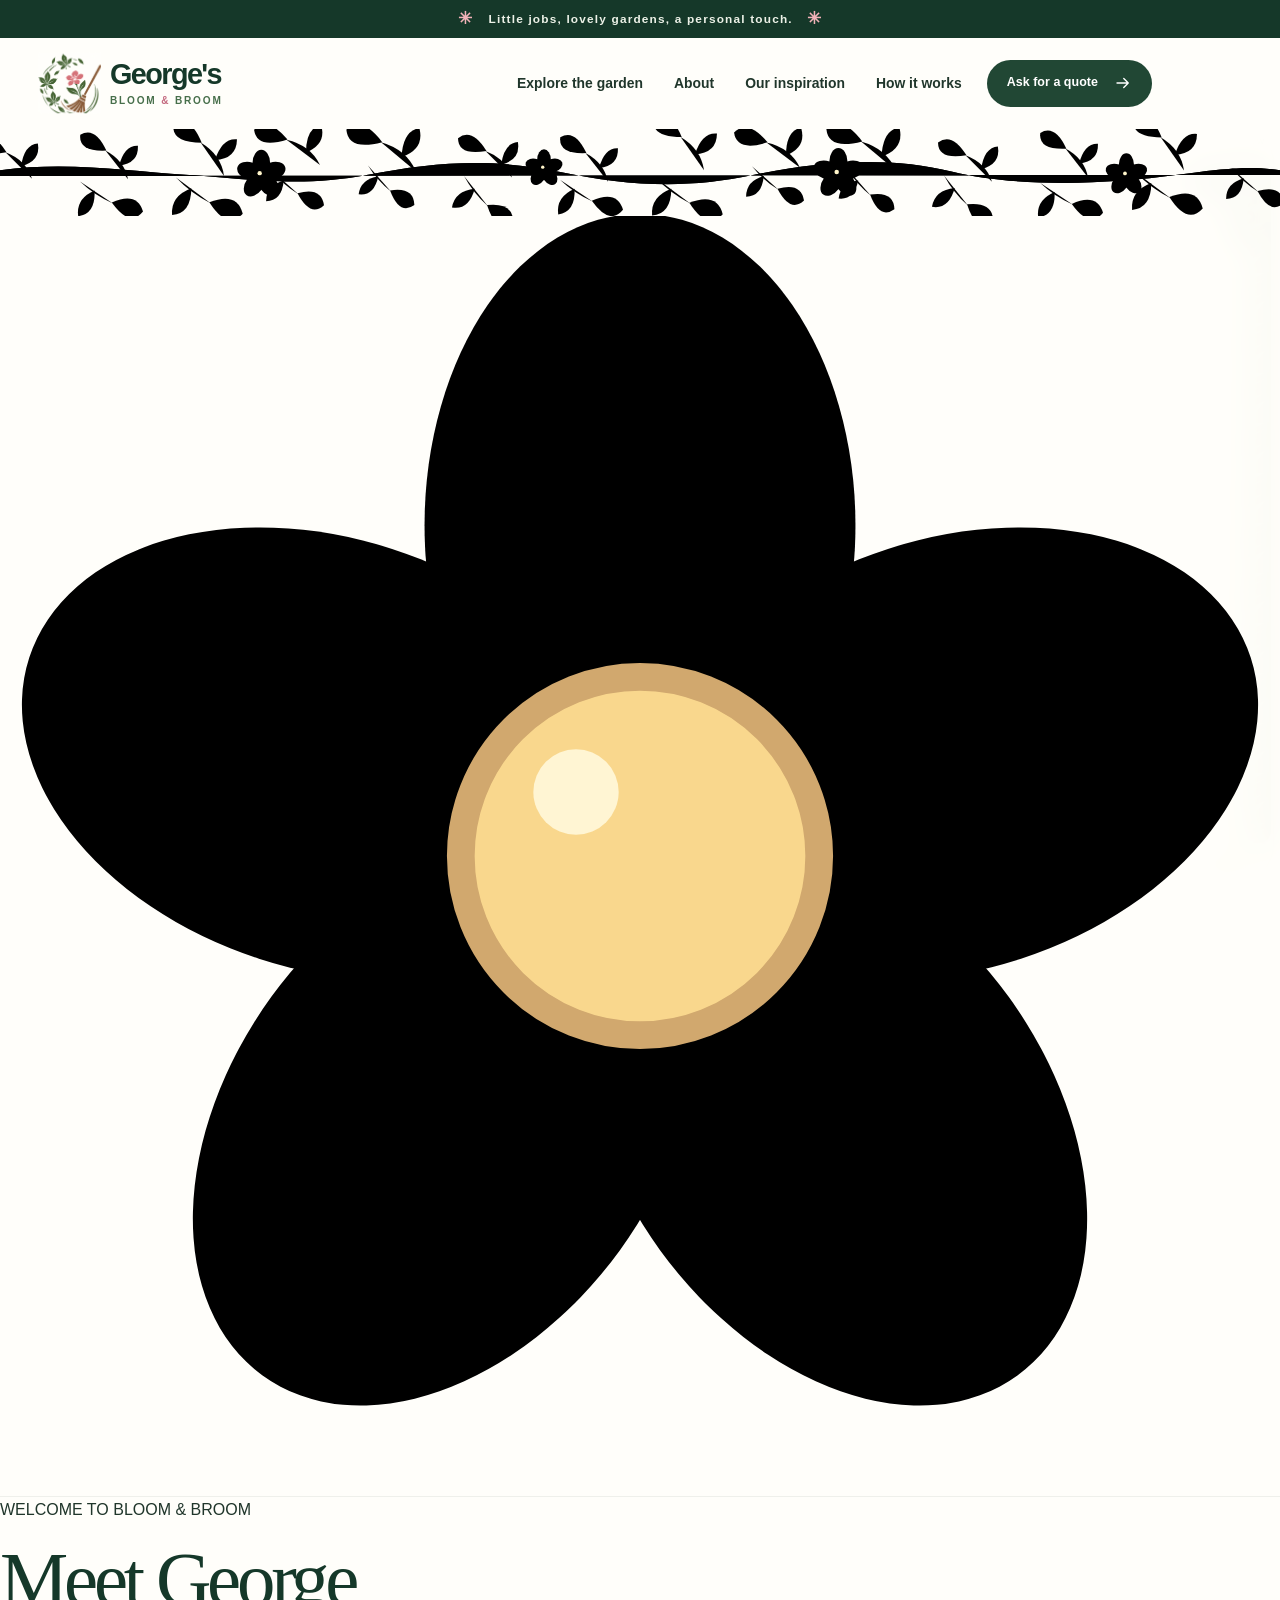
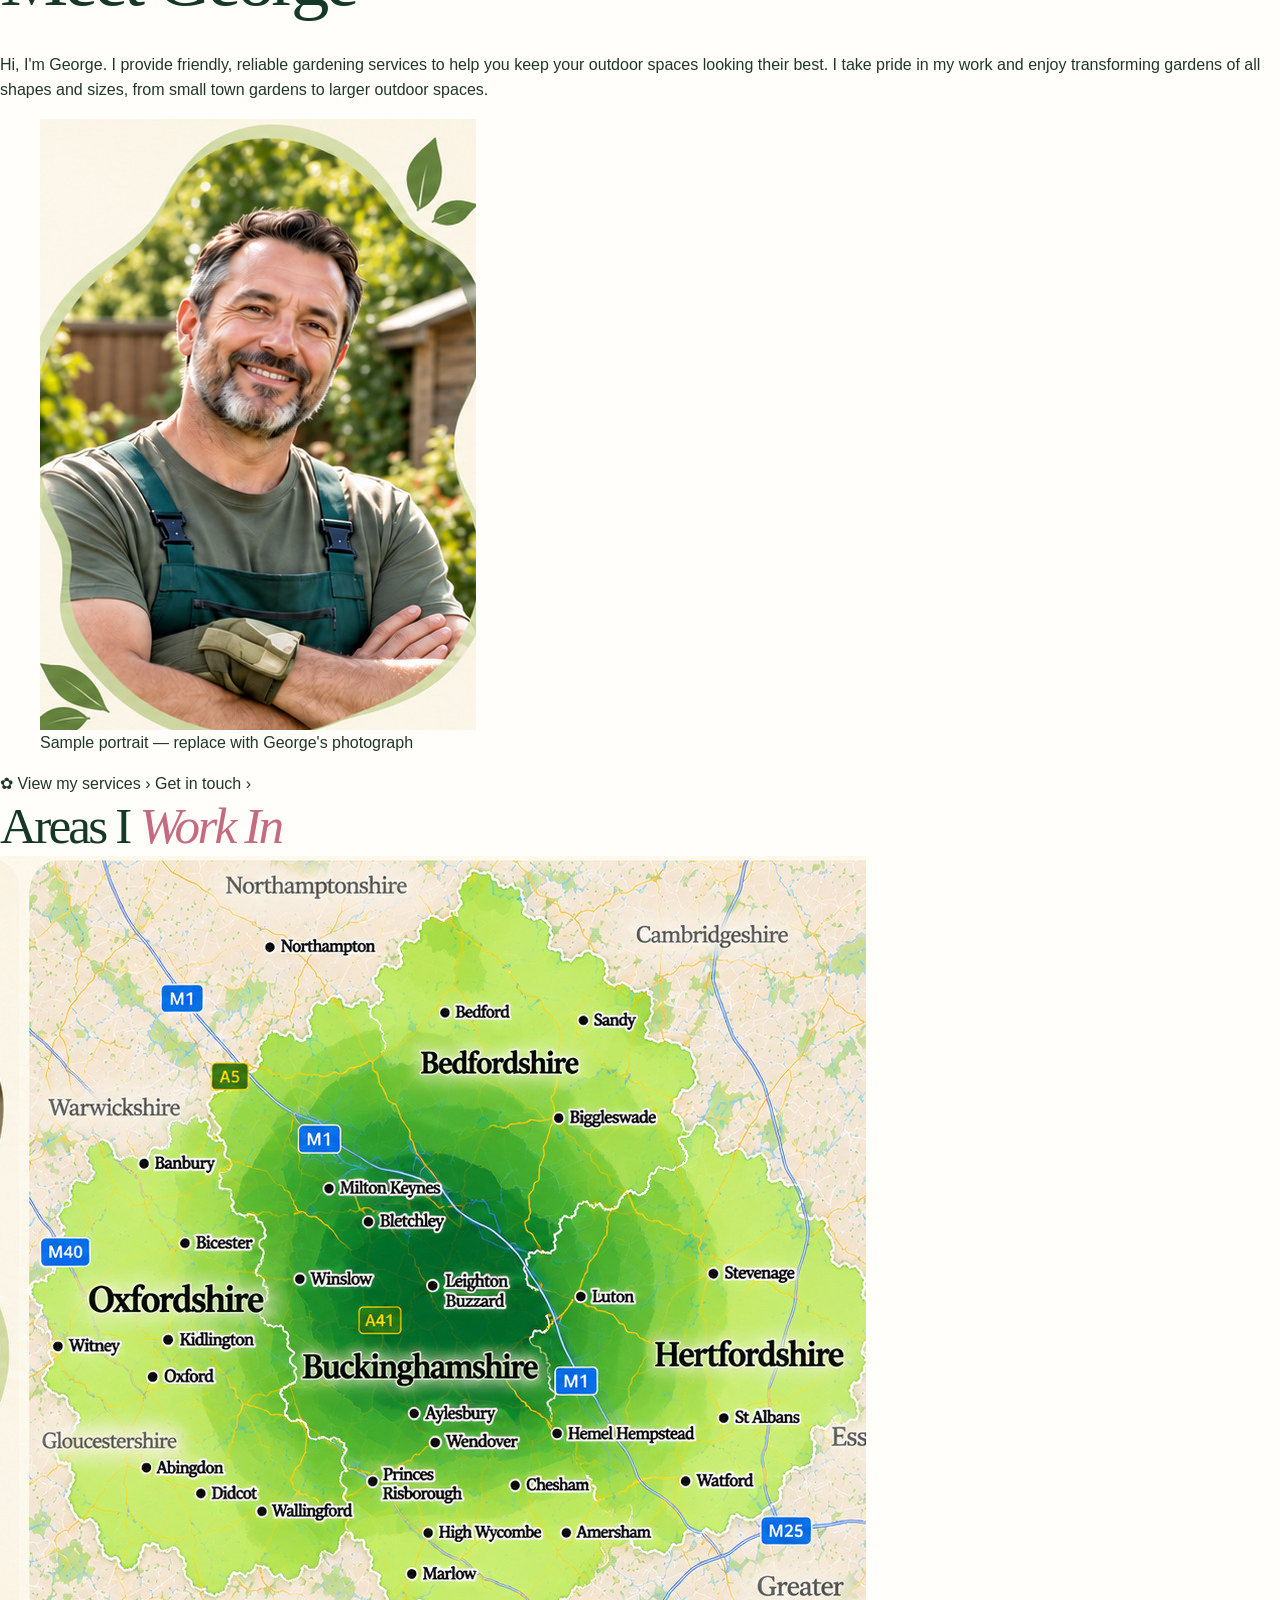
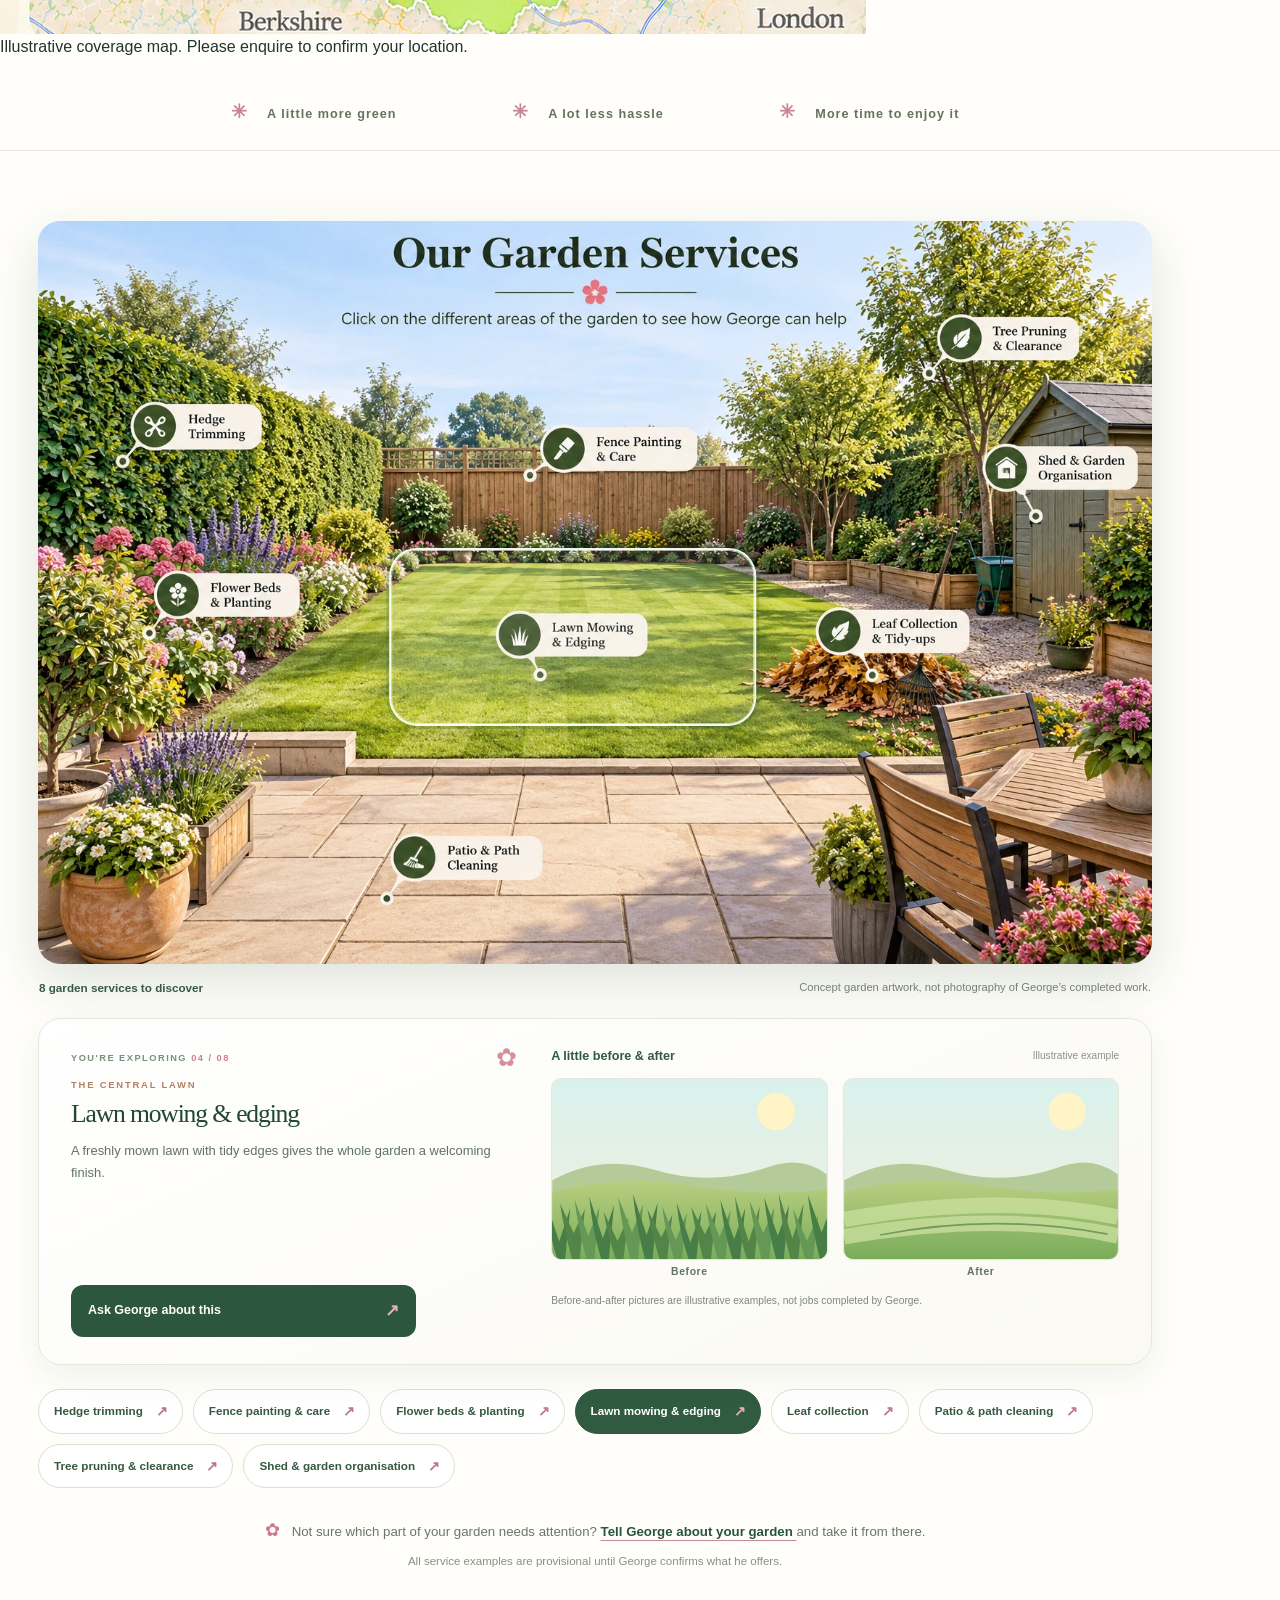
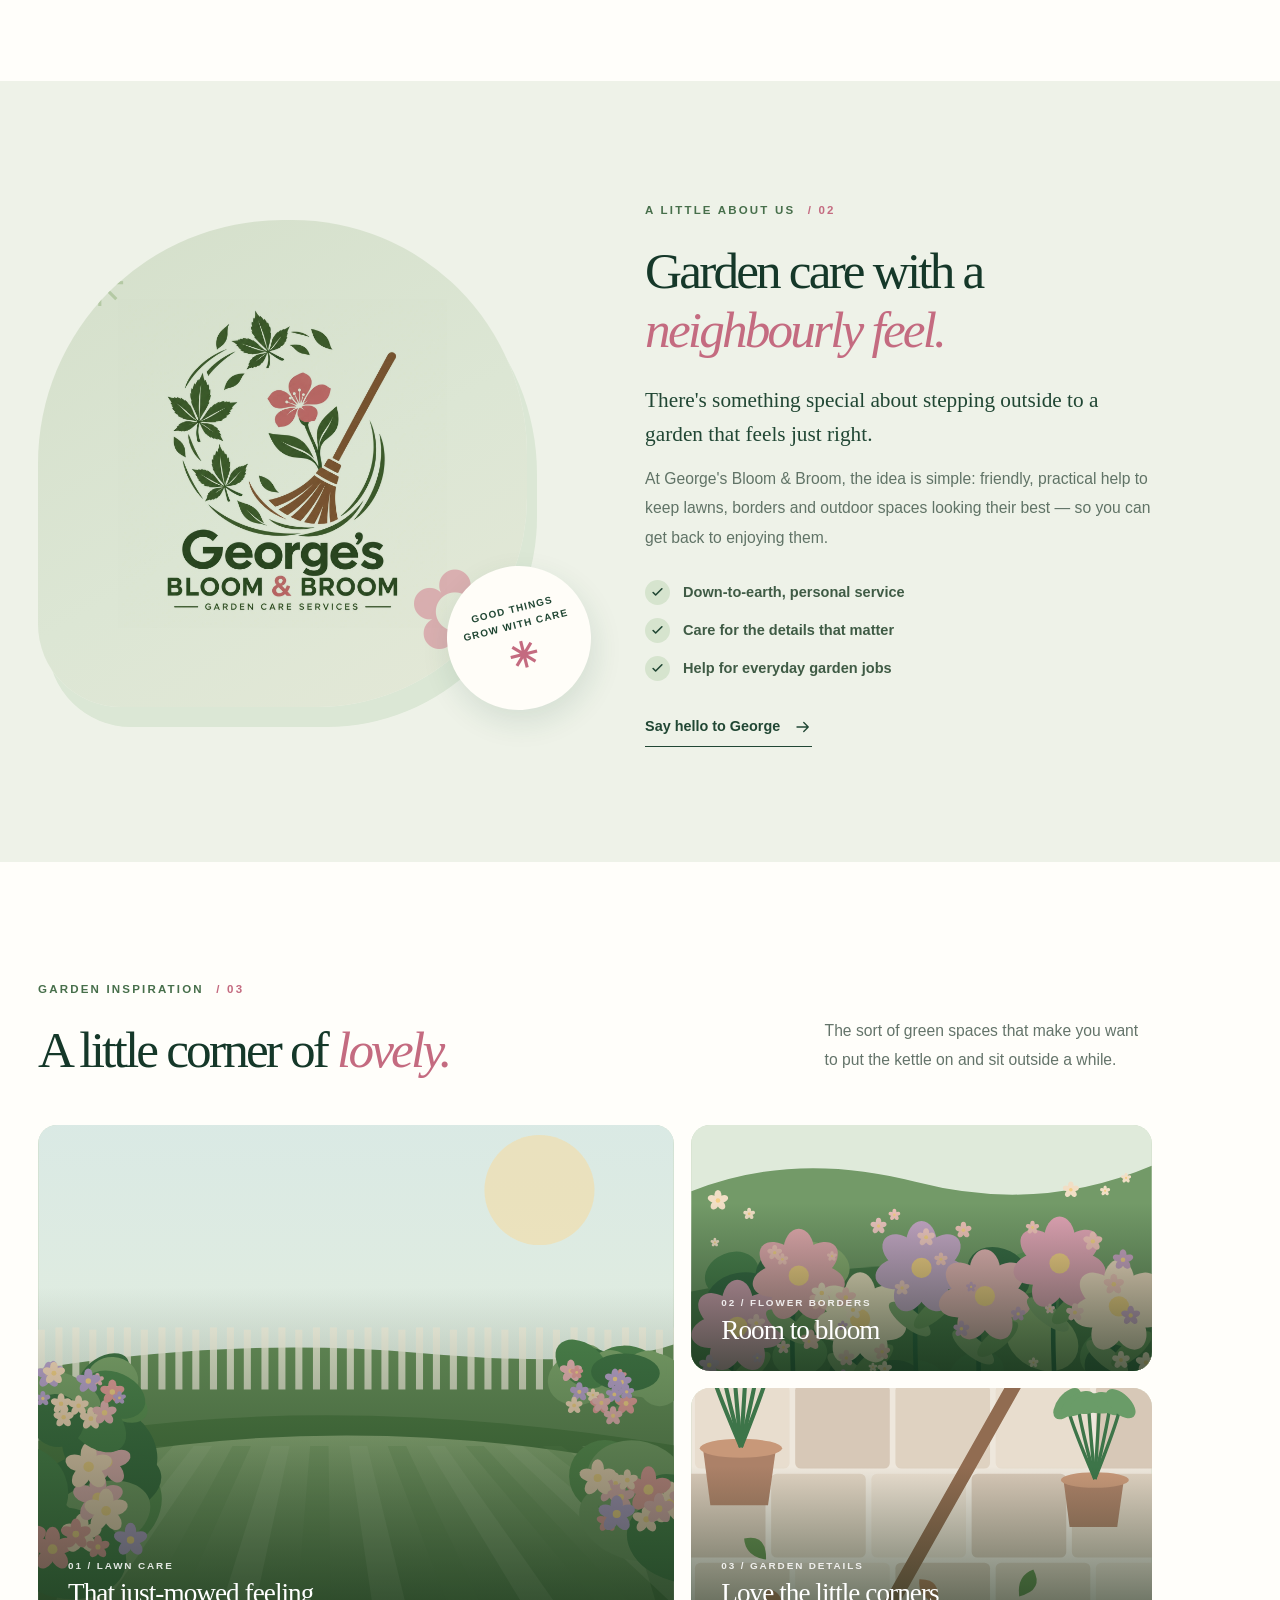
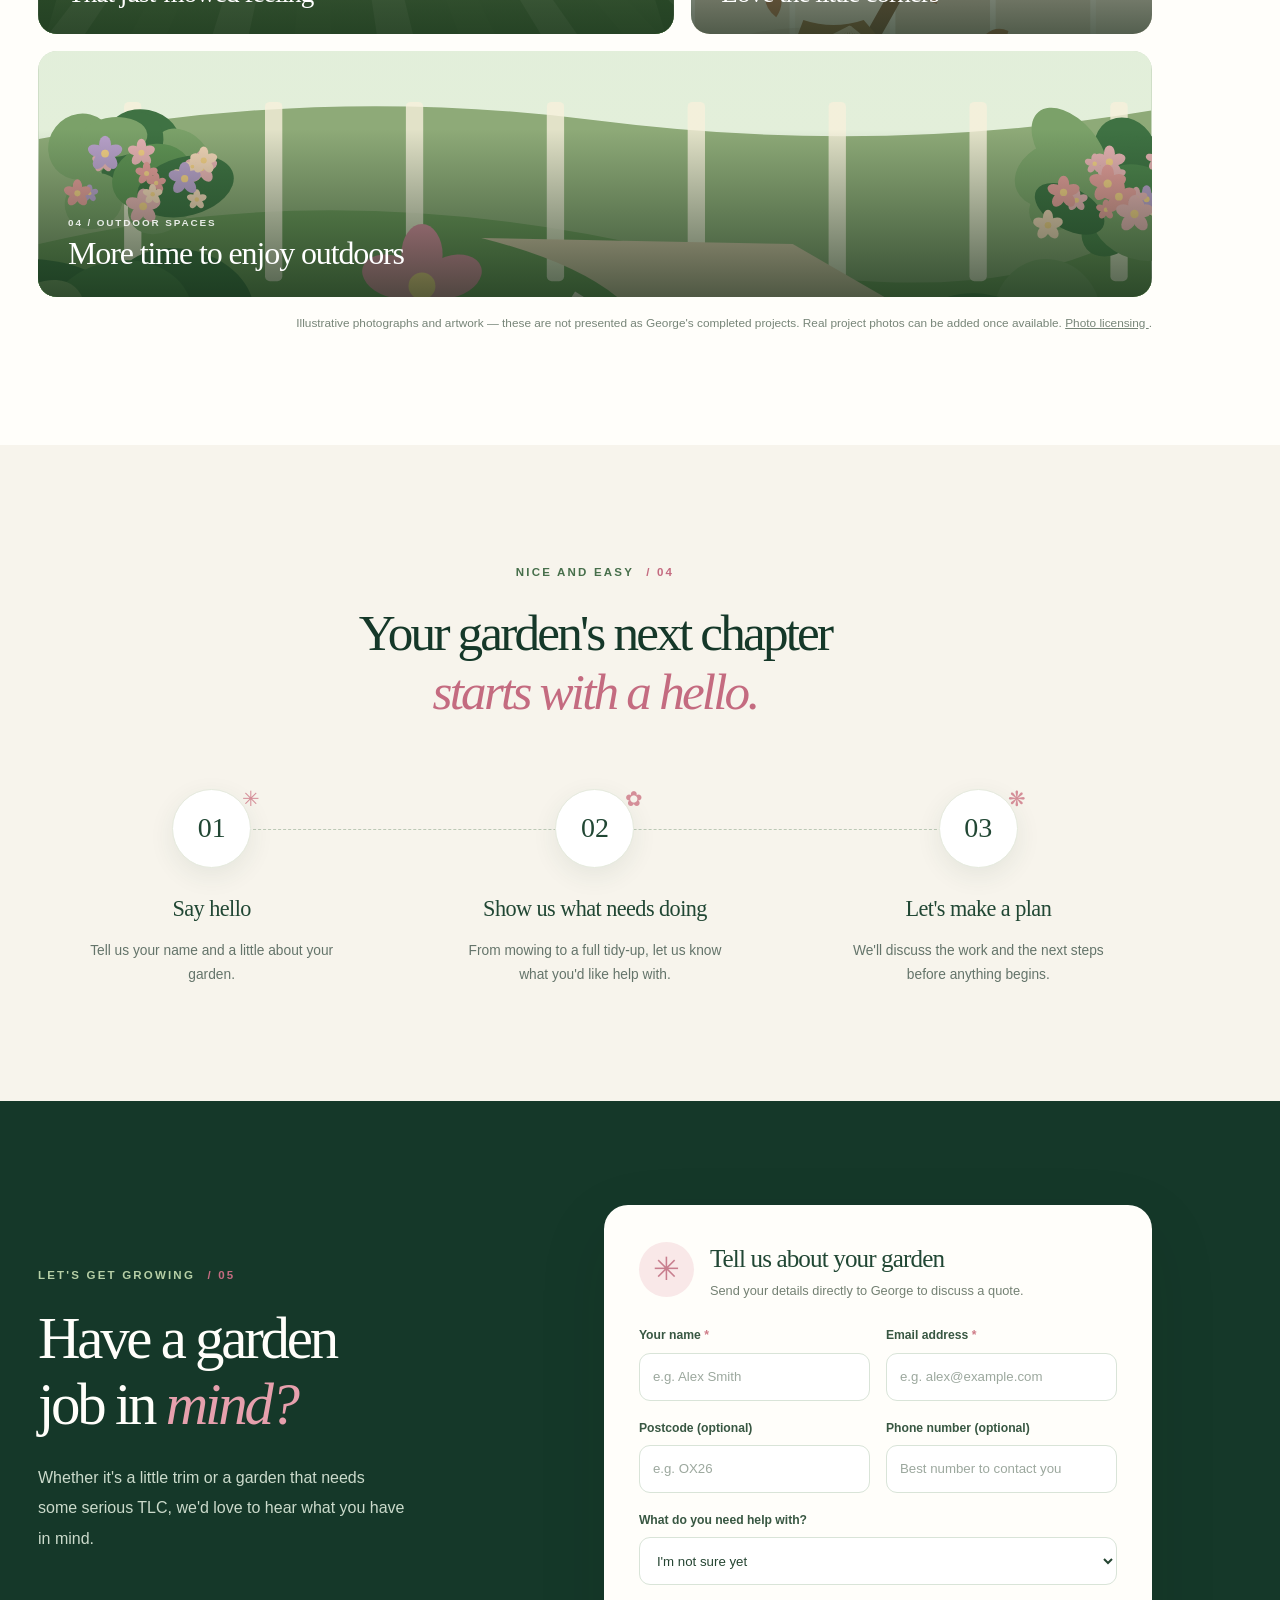
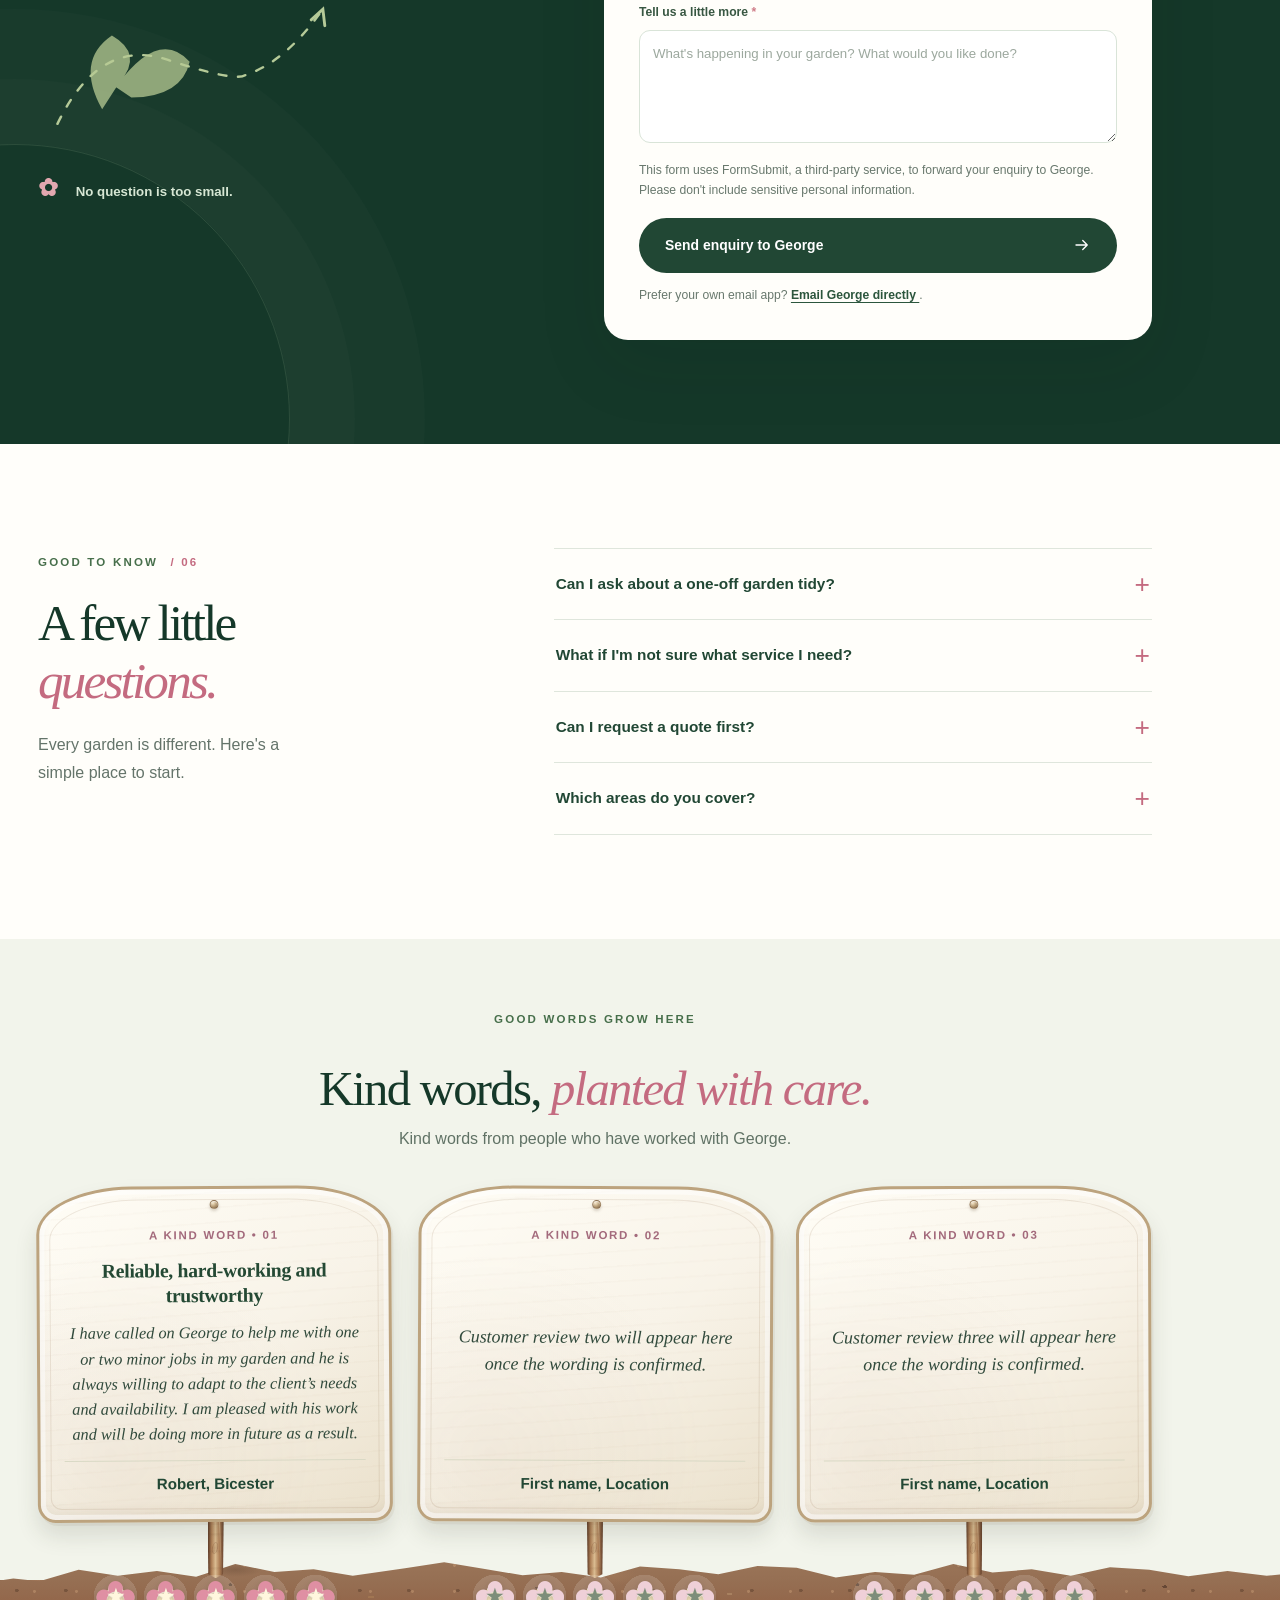
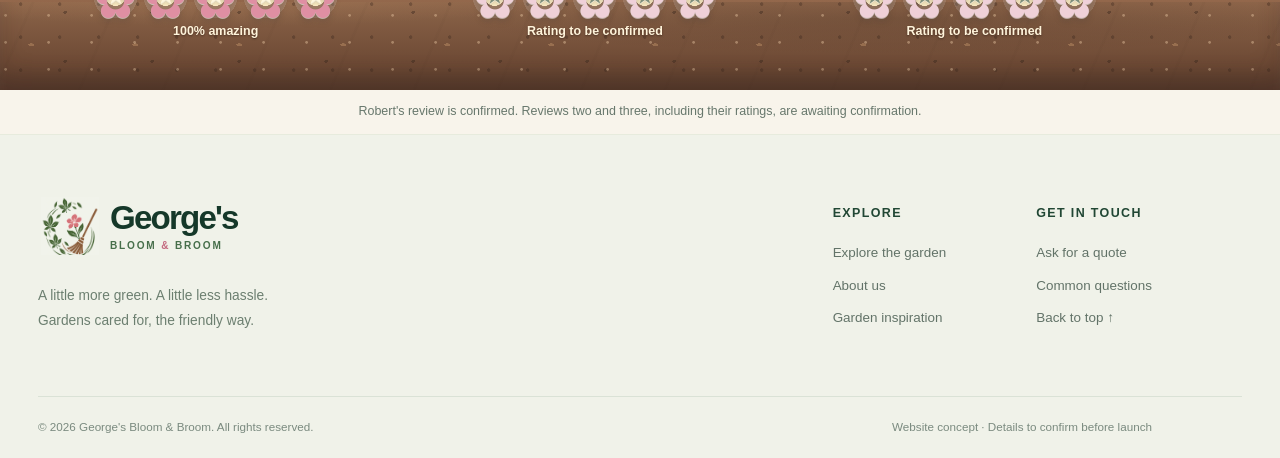
==== commit ec2be910: "Apply new homepage and thicker flowering vine" ====
--- a/index.html
+++ b/index.html
@@ -164,92 +164,246 @@
      </span>
     </button>
    </div>
-  </header>
+  <!-- Decorative thicker vine; does not replace the existing navigation. -->
+<div class="gb-vine-border" id="gb-vine-border" aria-hidden="true">
+<svg class="gb-vine-svg" viewBox="0 0 1200 82" preserveAspectRatio="none" focusable="false" aria-hidden="true">
+<path class="gb-vine-shadow" d="M-30 44 C45 27 113 39 174 43 S283 55 345 43 S460 27 524 40 S641 57 707 43 S836 26 893 40 S1032 53 1104 43 S1182 36 1230 43"/>
+<path class="gb-vine-growing" pathLength="1000" stroke-dasharray="1000 1000" stroke-dashoffset="800" d="M-30 44 C45 27 113 39 174 43 S283 55 345 43 S460 27 524 40 S641 57 707 43 S836 26 893 40 S1032 53 1104 43 S1182 36 1230 43"/>
+<g class="gb-vine-sprig" transform="translate(30.0 46.7) rotate(0) scale(0.92)">
+<path class="gb-vine-stem" d="M0 0 Q-6 -19 -27 -27"/>
+<path class="gb-vine-leaf" d="M-26 -27 Q-41 -51 -55 -40 Q-55 -22 -26 -27Z"/>
+<path class="gb-vine-leaf gb-vine-small-leaf" d="M-11 -13 Q-8 -35 6 -36 Q9 -18 -11 -13Z"/>
+</g>
+<g class="gb-vine-sprig" transform="translate(75.0 49.3) rotate(-8) scale(1.03)">
+<path class="gb-vine-stem" d="M0 0 Q11 14 27 24"/>
+<path class="gb-vine-leaf" d="M26 23 Q50 16 53 35 Q39 48 26 23Z"/>
+<path class="gb-vine-leaf gb-vine-small-leaf" d="M12 10 Q10 31 -6 31 Q-6 15 12 10Z"/>
+</g>
+<g class="gb-vine-sprig" transform="translate(120.0 47.2) rotate(7) scale(0.9)">
+<path class="gb-vine-stem" d="M0 0 Q-6 -19 -27 -27"/>
+<path class="gb-vine-leaf" d="M-26 -27 Q-41 -51 -55 -40 Q-55 -22 -26 -27Z"/>
+<path class="gb-vine-leaf gb-vine-small-leaf" d="M-11 -13 Q-8 -35 6 -36 Q9 -18 -11 -13Z"/>
+</g>
+<g class="gb-vine-sprig" transform="translate(165.0 45.5) rotate(-5) scale(1.12)">
+<path class="gb-vine-stem" d="M0 0 Q11 14 27 24"/>
+<path class="gb-vine-leaf" d="M26 23 Q50 16 53 35 Q39 48 26 23Z"/>
+<path class="gb-vine-leaf gb-vine-small-leaf" d="M12 10 Q10 31 -6 31 Q-6 15 12 10Z"/>
+</g>
+<g class="gb-vine-sprig" transform="translate(210.0 44.0) rotate(10) scale(1.0)">
+<path class="gb-vine-stem" d="M0 0 Q-6 -19 -27 -27"/>
+<path class="gb-vine-leaf" d="M-26 -27 Q-41 -51 -55 -40 Q-55 -22 -26 -27Z"/>
+<path class="gb-vine-leaf gb-vine-small-leaf" d="M-11 -13 Q-8 -35 6 -36 Q9 -18 -11 -13Z"/>
+</g>
+<g class="gb-vine-sprig" transform="translate(255.0 39.2) rotate(0) scale(0.92)">
+<path class="gb-vine-stem" d="M0 0 Q11 14 27 24"/>
+<path class="gb-vine-leaf" d="M26 23 Q50 16 53 35 Q39 48 26 23Z"/>
+<path class="gb-vine-leaf gb-vine-small-leaf" d="M12 10 Q10 31 -6 31 Q-6 15 12 10Z"/>
+</g>
+<g class="gb-vine-sprig" transform="translate(300.0 33.7) rotate(-8) scale(1.03)">
+<path class="gb-vine-stem" d="M0 0 Q-6 -19 -27 -27"/>
+<path class="gb-vine-leaf" d="M-26 -27 Q-41 -51 -55 -40 Q-55 -22 -26 -27Z"/>
+<path class="gb-vine-leaf gb-vine-small-leaf" d="M-11 -13 Q-8 -35 6 -36 Q9 -18 -11 -13Z"/>
+</g>
+<g class="gb-vine-sprig" transform="translate(345.0 34.2) rotate(7) scale(0.9)">
+<path class="gb-vine-stem" d="M0 0 Q11 14 27 24"/>
+<path class="gb-vine-leaf" d="M26 23 Q50 16 53 35 Q39 48 26 23Z"/>
+<path class="gb-vine-leaf gb-vine-small-leaf" d="M12 10 Q10 31 -6 31 Q-6 15 12 10Z"/>
+</g>
+<g class="gb-vine-sprig" transform="translate(390.0 39.9) rotate(-5) scale(1.12)">
+<path class="gb-vine-stem" d="M0 0 Q-6 -19 -27 -27"/>
+<path class="gb-vine-leaf" d="M-26 -27 Q-41 -51 -55 -40 Q-55 -22 -26 -27Z"/>
+<path class="gb-vine-leaf gb-vine-small-leaf" d="M-11 -13 Q-8 -35 6 -36 Q9 -18 -11 -13Z"/>
+</g>
+<g class="gb-vine-sprig" transform="translate(435.0 44.1) rotate(10) scale(1.0)">
+<path class="gb-vine-stem" d="M0 0 Q11 14 27 24"/>
+<path class="gb-vine-leaf" d="M26 23 Q50 16 53 35 Q39 48 26 23Z"/>
+<path class="gb-vine-leaf gb-vine-small-leaf" d="M12 10 Q10 31 -6 31 Q-6 15 12 10Z"/>
+</g>
+<g class="gb-vine-sprig" transform="translate(480.0 45.4) rotate(0) scale(0.92)">
+<path class="gb-vine-stem" d="M0 0 Q-6 -19 -27 -27"/>
+<path class="gb-vine-leaf" d="M-26 -27 Q-41 -51 -55 -40 Q-55 -22 -26 -27Z"/>
+<path class="gb-vine-leaf gb-vine-small-leaf" d="M-11 -13 Q-8 -35 6 -36 Q9 -18 -11 -13Z"/>
+</g>
+<g class="gb-vine-sprig" transform="translate(525.0 47.6) rotate(-8) scale(1.03)">
+<path class="gb-vine-stem" d="M0 0 Q11 14 27 24"/>
+<path class="gb-vine-leaf" d="M26 23 Q50 16 53 35 Q39 48 26 23Z"/>
+<path class="gb-vine-leaf gb-vine-small-leaf" d="M12 10 Q10 31 -6 31 Q-6 15 12 10Z"/>
+</g>
+<g class="gb-vine-sprig" transform="translate(570.0 49.5) rotate(7) scale(0.9)">
+<path class="gb-vine-stem" d="M0 0 Q-6 -19 -27 -27"/>
+<path class="gb-vine-leaf" d="M-26 -27 Q-41 -51 -55 -40 Q-55 -22 -26 -27Z"/>
+<path class="gb-vine-leaf gb-vine-small-leaf" d="M-11 -13 Q-8 -35 6 -36 Q9 -18 -11 -13Z"/>
+</g>
+<g class="gb-vine-sprig" transform="translate(615.0 46.0) rotate(-5) scale(1.12)">
+<path class="gb-vine-stem" d="M0 0 Q11 14 27 24"/>
+<path class="gb-vine-leaf" d="M26 23 Q50 16 53 35 Q39 48 26 23Z"/>
+<path class="gb-vine-leaf gb-vine-small-leaf" d="M12 10 Q10 31 -6 31 Q-6 15 12 10Z"/>
+</g>
+<g class="gb-vine-sprig" transform="translate(660.0 38.7) rotate(10) scale(1.0)">
+<path class="gb-vine-stem" d="M0 0 Q-6 -19 -27 -27"/>
+<path class="gb-vine-leaf" d="M-26 -27 Q-41 -51 -55 -40 Q-55 -22 -26 -27Z"/>
+<path class="gb-vine-leaf gb-vine-small-leaf" d="M-11 -13 Q-8 -35 6 -36 Q9 -18 -11 -13Z"/>
+</g>
+<g class="gb-vine-sprig" transform="translate(705.0 34.9) rotate(0) scale(0.92)">
+<path class="gb-vine-stem" d="M0 0 Q11 14 27 24"/>
+<path class="gb-vine-leaf" d="M26 23 Q50 16 53 35 Q39 48 26 23Z"/>
+<path class="gb-vine-leaf gb-vine-small-leaf" d="M12 10 Q10 31 -6 31 Q-6 15 12 10Z"/>
+</g>
+<g class="gb-vine-sprig" transform="translate(750.0 36.3) rotate(-8) scale(1.03)">
+<path class="gb-vine-stem" d="M0 0 Q-6 -19 -27 -27"/>
+<path class="gb-vine-leaf" d="M-26 -27 Q-41 -51 -55 -40 Q-55 -22 -26 -27Z"/>
+<path class="gb-vine-leaf gb-vine-small-leaf" d="M-11 -13 Q-8 -35 6 -36 Q9 -18 -11 -13Z"/>
+</g>
+<g class="gb-vine-sprig" transform="translate(795.0 38.1) rotate(7) scale(0.9)">
+<path class="gb-vine-stem" d="M0 0 Q11 14 27 24"/>
+<path class="gb-vine-leaf" d="M26 23 Q50 16 53 35 Q39 48 26 23Z"/>
+<path class="gb-vine-leaf gb-vine-small-leaf" d="M12 10 Q10 31 -6 31 Q-6 15 12 10Z"/>
+</g>
+<g class="gb-vine-sprig" transform="translate(840.0 39.2) rotate(-5) scale(1.12)">
+<path class="gb-vine-stem" d="M0 0 Q-6 -19 -27 -27"/>
+<path class="gb-vine-leaf" d="M-26 -27 Q-41 -51 -55 -40 Q-55 -22 -26 -27Z"/>
+<path class="gb-vine-leaf gb-vine-small-leaf" d="M-11 -13 Q-8 -35 6 -36 Q9 -18 -11 -13Z"/>
+</g>
+<g class="gb-vine-sprig" transform="translate(885.0 43.5) rotate(10) scale(1.0)">
+<path class="gb-vine-stem" d="M0 0 Q11 14 27 24"/>
+<path class="gb-vine-leaf" d="M26 23 Q50 16 53 35 Q39 48 26 23Z"/>
+<path class="gb-vine-leaf gb-vine-small-leaf" d="M12 10 Q10 31 -6 31 Q-6 15 12 10Z"/>
+</g>
+<g class="gb-vine-sprig" transform="translate(930.0 49.5) rotate(0) scale(0.92)">
+<path class="gb-vine-stem" d="M0 0 Q-6 -19 -27 -27"/>
+<path class="gb-vine-leaf" d="M-26 -27 Q-41 -51 -55 -40 Q-55 -22 -26 -27Z"/>
+<path class="gb-vine-leaf gb-vine-small-leaf" d="M-11 -13 Q-8 -35 6 -36 Q9 -18 -11 -13Z"/>
+</g>
+<g class="gb-vine-sprig" transform="translate(975.0 50.5) rotate(-8) scale(1.03)">
+<path class="gb-vine-stem" d="M0 0 Q11 14 27 24"/>
+<path class="gb-vine-leaf" d="M26 23 Q50 16 53 35 Q39 48 26 23Z"/>
+<path class="gb-vine-leaf gb-vine-small-leaf" d="M12 10 Q10 31 -6 31 Q-6 15 12 10Z"/>
+</g>
+<g class="gb-vine-sprig" transform="translate(1020.0 45.4) rotate(7) scale(0.9)">
+<path class="gb-vine-stem" d="M0 0 Q-6 -19 -27 -27"/>
+<path class="gb-vine-leaf" d="M-26 -27 Q-41 -51 -55 -40 Q-55 -22 -26 -27Z"/>
+<path class="gb-vine-leaf gb-vine-small-leaf" d="M-11 -13 Q-8 -35 6 -36 Q9 -18 -11 -13Z"/>
+</g>
+<g class="gb-vine-sprig" transform="translate(1065.0 40.7) rotate(-5) scale(1.12)">
+<path class="gb-vine-stem" d="M0 0 Q11 14 27 24"/>
+<path class="gb-vine-leaf" d="M26 23 Q50 16 53 35 Q39 48 26 23Z"/>
+<path class="gb-vine-leaf gb-vine-small-leaf" d="M12 10 Q10 31 -6 31 Q-6 15 12 10Z"/>
+</g>
+<g class="gb-vine-sprig" transform="translate(1110.0 39.0) rotate(10) scale(1.0)">
+<path class="gb-vine-stem" d="M0 0 Q-6 -19 -27 -27"/>
+<path class="gb-vine-leaf" d="M-26 -27 Q-41 -51 -55 -40 Q-55 -22 -26 -27Z"/>
+<path class="gb-vine-leaf gb-vine-small-leaf" d="M-11 -13 Q-8 -35 6 -36 Q9 -18 -11 -13Z"/>
+</g>
+<g class="gb-vine-sprig" transform="translate(1155.0 37.0) rotate(0) scale(0.92)">
+<path class="gb-vine-stem" d="M0 0 Q11 14 27 24"/>
+<path class="gb-vine-leaf" d="M26 23 Q50 16 53 35 Q39 48 26 23Z"/>
+<path class="gb-vine-leaf gb-vine-small-leaf" d="M12 10 Q10 31 -6 31 Q-6 15 12 10Z"/>
+</g>
+<g class="gb-vine-static-flower" transform="translate(245 43) scale(1.2)">
+<ellipse class="gb-vine-petal" cx="0" cy="-9.3" rx="6.9" ry="10.3" transform="rotate(0)"/>
+<ellipse class="gb-vine-petal" cx="0" cy="-9.3" rx="6.9" ry="10.3" transform="rotate(72)"/>
+<ellipse class="gb-vine-petal" cx="0" cy="-9.3" rx="6.9" ry="10.3" transform="rotate(144)"/>
+<ellipse class="gb-vine-petal" cx="0" cy="-9.3" rx="6.9" ry="10.3" transform="rotate(216)"/>
+<ellipse class="gb-vine-petal" cx="0" cy="-9.3" rx="6.9" ry="10.3" transform="rotate(288)"/>
+<circle class="gb-vine-flower-centre" r="5.6"/>
+<circle cx="-1.3" cy="-1.3" r="1.7" fill="#fff5ca"/>
+</g>
+<g class="gb-vine-static-flower" transform="translate(510 37) scale(0.92)">
+<ellipse class="gb-vine-petal" cx="0" cy="-9.3" rx="6.9" ry="10.3" transform="rotate(0)"/>
+<ellipse class="gb-vine-petal" cx="0" cy="-9.3" rx="6.9" ry="10.3" transform="rotate(72)"/>
+<ellipse class="gb-vine-petal" cx="0" cy="-9.3" rx="6.9" ry="10.3" transform="rotate(144)"/>
+<ellipse class="gb-vine-petal" cx="0" cy="-9.3" rx="6.9" ry="10.3" transform="rotate(216)"/>
+<ellipse class="gb-vine-petal" cx="0" cy="-9.3" rx="6.9" ry="10.3" transform="rotate(288)"/>
+<circle class="gb-vine-flower-centre" r="5.6"/>
+<circle cx="-1.3" cy="-1.3" r="1.7" fill="#fff5ca"/>
+</g>
+<g class="gb-vine-static-flower" transform="translate(786 42) scale(1.23)">
+<ellipse class="gb-vine-petal" cx="0" cy="-9.3" rx="6.9" ry="10.3" transform="rotate(0)"/>
+<ellipse class="gb-vine-petal" cx="0" cy="-9.3" rx="6.9" ry="10.3" transform="rotate(72)"/>
+<ellipse class="gb-vine-petal" cx="0" cy="-9.3" rx="6.9" ry="10.3" transform="rotate(144)"/>
+<ellipse class="gb-vine-petal" cx="0" cy="-9.3" rx="6.9" ry="10.3" transform="rotate(216)"/>
+<ellipse class="gb-vine-petal" cx="0" cy="-9.3" rx="6.9" ry="10.3" transform="rotate(288)"/>
+<circle class="gb-vine-flower-centre" r="5.6"/>
+<circle cx="-1.3" cy="-1.3" r="1.7" fill="#fff5ca"/>
+</g>
+<g class="gb-vine-static-flower" transform="translate(1056 43) scale(1.03)">
+<ellipse class="gb-vine-petal" cx="0" cy="-9.3" rx="6.9" ry="10.3" transform="rotate(0)"/>
+<ellipse class="gb-vine-petal" cx="0" cy="-9.3" rx="6.9" ry="10.3" transform="rotate(72)"/>
+<ellipse class="gb-vine-petal" cx="0" cy="-9.3" rx="6.9" ry="10.3" transform="rotate(144)"/>
+<ellipse class="gb-vine-petal" cx="0" cy="-9.3" rx="6.9" ry="10.3" transform="rotate(216)"/>
+<ellipse class="gb-vine-petal" cx="0" cy="-9.3" rx="6.9" ry="10.3" transform="rotate(288)"/>
+<circle class="gb-vine-flower-centre" r="5.6"/>
+<circle cx="-1.3" cy="-1.3" r="1.7" fill="#fff5ca"/>
+</g>
+</svg>
+<span class="gb-hover-flower" aria-hidden="true">
+ <svg viewBox="0 0 60 60" focusable="false" aria-hidden="true">
+   <g class="gb-hover-petals">
+     <ellipse cx="30" cy="14.5" rx="10.1" ry="14.6" />
+     <ellipse cx="30" cy="14.5" rx="10.1" ry="14.6" transform="rotate(72 30 30)" />
+     <ellipse cx="30" cy="14.5" rx="10.1" ry="14.6" transform="rotate(144 30 30)" />
+     <ellipse cx="30" cy="14.5" rx="10.1" ry="14.6" transform="rotate(216 30 30)" />
+     <ellipse cx="30" cy="14.5" rx="10.1" ry="14.6" transform="rotate(288 30 30)" />
+   </g>
+   <circle cx="30" cy="30" r="8.4" fill="#f9d78d" stroke="#d1a86e" stroke-width="1.3" />
+   <circle cx="27" cy="27" r="2" fill="#fff5d3" />
+ </svg>
+</span>
+</div>
+</header>
   <main id="main">
-   <section aria-labelledby="hero-title" class="hero">
-    <div class="container hero-grid">
-     <div class="hero-copy">
-      <p class="eyebrow">
-       <span aria-hidden="true" class="eyebrow-dot">
-       </span>
-       HELLO FROM GEORGE'S BLOOM &amp; BROOM
+   <!-- WELCOME SECTION: Meet George and areas covered.
+     Replace the original <section class="hero"> ... </section> ONLY.
+     Photo is an illustrative stand-in, not a photograph of George.
+     Map is illustrative; verify borders and availability before presenting as exact coverage. -->
+<section class="gb-welcome" aria-labelledby="hero-title" id="welcome">
+  <div class="gb-welcome-layout">
+    <div class="gb-welcome-about">
+      <div class="gb-welcome-copy">
+        <p class="gb-welcome-kicker">WELCOME TO BLOOM &amp; BROOM</p>
+        <h1 id="hero-title">Meet <span>George</span></h1>
+        <p class="gb-welcome-bio">
+          Hi, I'm George. I provide friendly, reliable gardening services
+          to help you keep your outdoor spaces looking their best. I take
+          pride in my work and enjoy transforming gardens of all shapes
+          and sizes, from small town gardens to larger outdoor spaces.
+        </p>
+      </div>
+      <figure class="gb-welcome-portrait">
+        <img
+          src="assets/meet-george-placeholder.jpg"
+          alt="Illustrative portrait of a gardener. This is a sample image, not George."
+          width="436" height="611" fetchpriority="high"
+        />
+        <figcaption>Sample portrait &mdash; replace with George's photograph</figcaption>
+      </figure>
+      <div class="gb-welcome-actions">
+        <a class="gb-welcome-button gb-welcome-button-primary" href="#services">
+          <span aria-hidden="true">&#10047;</span>
+          View my services
+          <span class="gb-welcome-button-arrow" aria-hidden="true">&rsaquo;</span>
+        </a>
+        <a class="gb-welcome-button gb-welcome-button-outline" href="#quote">
+          Get in touch
+          <span class="gb-welcome-button-arrow" aria-hidden="true">&rsaquo;</span>
+        </a>
+      </div>
+    </div>
+    <div class="gb-welcome-map-panel" aria-labelledby="gb-welcome-map-title">
+      <h2 id="gb-welcome-map-title">Areas I <em>Work In</em></h2>
+      <div class="gb-welcome-map-frame">
+        <img
+          src="assets/service-area-illustration.jpg"
+          alt="Illustrative green coverage shading centred around Leighton Buzzard, extending towards Oxfordshire, Buckinghamshire, Bedfordshire and Hertfordshire. The shapes are a design concept and not verified county boundaries."
+          width="866" height="778" fetchpriority="high"
+        />
+      </div>
+      <p class="gb-welcome-map-note">
+        Illustrative coverage map. Please enquire to confirm your location.
       </p>
-      <h1 id="hero-title">
-       Your garden,
-       <br/>
-       with a little
-       <em>
-        more love.
-       </em>
-      </h1>
-      <p class="hero-lede">
-       From unruly lawns to flowerbeds that need a little TLC, we're here to help make your outdoor space a place you love spending time in.
-      </p>
-      <div class="hero-actions">
-       <a class="btn btn-primary" href="#quote">
-        Let's talk gardens
-        <svg class="arrow-icon">
-         <use href="#i-arrow">
-         </use>
-        </svg>
-       </a>
-       <a class="btn btn-text" href="#services">
-        Explore the garden
-        <span aria-hidden="true">
-         &nearrow;
-        </span>
-       </a>
-      </div>
-      <div class="hero-micro">
-       <span aria-hidden="true" class="micro-icon">
-        ✿
-       </span>
-       <p>
-        Friendly garden care, without the fuss.
-        <br/>
-        <strong>
-         Big jobs, small jobs, and everything in between.
-        </strong>
-       </p>
-      </div>
-     </div>
-     <div aria-label="Illustrative garden imagery" class="hero-art">
-      <div class="hero-image-shell">
-       <img alt="A peaceful green garden with lawn and borders (illustrative imagery)" class="hero-image" data-photo-url="https://images.unsplash.com/photo-1641317430847-243b44c07125?auto=format&amp;fit=crop&amp;w=1100&amp;q=85" fetchpriority="high" height="800" src="assets/garden-hero.svg" width="900"/>
-       <span aria-hidden="true" class="image-glow">
-       </span>
-      </div>
-      <div class="hero-sticker">
-       <span aria-hidden="true" class="sticker-flower">
-        ✳
-       </span>
-       <span>
-        Making outdoor
-        <br/>
-        spaces bloom.
-       </span>
-      </div>
-      <div class="hero-tag">
-       <span class="tag-small">
-        JUST THE WAY A GARDEN SHOULD FEEL
-       </span>
-       <strong>
-        Fresh. Tidy. Lovely.
-       </strong>
-       <svg aria-hidden="true" viewbox="0 0 64 25">
-        <path d="M2 18Q21 4 40 18T62 13" fill="none" stroke="currentColor" stroke-linecap="round" stroke-width="2.5">
-        </path>
-       </svg>
-      </div>
-     </div>
     </div>
-    <div aria-hidden="true" class="hero-bottom-wave">
-     <svg preserveaspectratio="none" viewbox="0 0 1440 88">
-      <path d="M0 23C276 79 526 60 780 33s425-47 660 18v37H0Z" fill="#fffefa">
-      </path>
-     </svg>
-    </div>
-   </section>
+  </div>
+</section>
    <div class="service-strip">
     <div class="container strip-inner">
      <span>
@@ -943,112 +1097,73 @@
      </div>
     </div>
    </section>
-   
 <!-- Customer reviews: garden markers -->
-<section class="bb-garden-reviews" id="reviews"
-         aria-labelledby="bb-reviews-title">
+<section class="bb-garden-reviews" id="reviews" aria-labelledby="bb-reviews-title">
   <div class="container">
     <header class="bb-reviews-heading">
       <span class="section-label">GOOD WORDS GROW HERE</span>
-      <h2 id="bb-reviews-title">
-        Kind words, <em>planted with care.</em>
-      </h2>
-      <p>Three spaces for George's customer reviews.</p>
+      <h2 id="bb-reviews-title">Kind words, <em>planted with care.</em></h2>
+      <p>Kind words from people who have worked with George.</p>
     </header>
-
     <div class="bb-review-garden">
-
-
-      <!-- Review 1: Robert, Bicester -->
+      <!-- Review 1: genuine customer review -->
       <article class="bb-review">
         <div class="bb-review-marker">
-          <span class="bb-marker-top">A KIND WORD • 01</span>
-      
-          <h3 class="bb-review-title">
-            Reliable, hard-working and trustworthy
-          </h3>
-      
-          <p class="bb-review-text">
-            I have called on George to help me with one or two minor jobs in my garden and he is always willing to adapt to the client’s needs and availability. I am pleased with his work and will be doing more in future as a result.
-          </p>
-      
+          <span class="bb-marker-top">A KIND WORD &bull; 01</span>
+          <h3 class="bb-review-title">Reliable, hard-working and trustworthy</h3>
+          <p class="bb-review-text">I have called on George to help me with one or two minor jobs in my garden and he is always willing to adapt to the client&#8217;s needs and availability. I am pleased with his work and will be doing more in future as a result.</p>
           <p class="bb-review-author">Robert, Bicester</p>
         </div>
-      
         <div class="bb-marker-stake" aria-hidden="true"></div>
-      
-        <div class="bb-flower-rating" role="img"
-             aria-label="Five out of five flower stars; customer described the work as 100% amazing">
+        <div class="bb-flower-rating" role="img" aria-label="Five out of five flowers, described as 100% amazing by the customer">
           <span class="bb-rating-flower is-filled"></span>
           <span class="bb-rating-flower is-filled"></span>
           <span class="bb-rating-flower is-filled"></span>
           <span class="bb-rating-flower is-filled"></span>
           <span class="bb-rating-flower is-filled"></span>
         </div>
-      
         <span class="bb-rating-caption">100% amazing</span>
       </article>
-
-
-      <!-- Review 2 -->
+      <!-- Review 2: waiting for real customer comments -->
       <article class="bb-review">
         <div class="bb-review-marker">
-          <span class="bb-marker-top">A KIND WORD • 02</span>
-          <p class="bb-review-text">
-            Customer review two will appear here
-            once the wording is confirmed.
-          </p>
+          <span class="bb-marker-top">A KIND WORD &bull; 02</span>
+          <p class="bb-review-text">Customer review two will appear here once the wording is confirmed.</p>
           <p class="bb-review-author">First name, Location</p>
         </div>
         <div class="bb-marker-stake" aria-hidden="true"></div>
-        <div class="bb-flower-rating" role="img"
-             aria-label="Rating not confirmed">
+        <div class="bb-flower-rating" role="img" aria-label="Rating not confirmed">
           <span class="bb-rating-flower"></span>
           <span class="bb-rating-flower"></span>
           <span class="bb-rating-flower"></span>
           <span class="bb-rating-flower"></span>
           <span class="bb-rating-flower"></span>
         </div>
-        <span class="bb-rating-caption">
-          Rating to be confirmed
-        </span>
+        <span class="bb-rating-caption">Rating to be confirmed</span>
       </article>
-
-      <!-- Review 3 -->
+      <!-- Review 3: waiting for real customer comments -->
       <article class="bb-review">
         <div class="bb-review-marker">
-          <span class="bb-marker-top">A KIND WORD • 03</span>
-          <p class="bb-review-text">
-            Customer review three will appear here
-            once the wording is confirmed.
-          </p>
+          <span class="bb-marker-top">A KIND WORD &bull; 03</span>
+          <p class="bb-review-text">Customer review three will appear here once the wording is confirmed.</p>
           <p class="bb-review-author">First name, Location</p>
         </div>
         <div class="bb-marker-stake" aria-hidden="true"></div>
-        <div class="bb-flower-rating" role="img"
-             aria-label="Rating not confirmed">
+        <div class="bb-flower-rating" role="img" aria-label="Rating not confirmed">
           <span class="bb-rating-flower"></span>
           <span class="bb-rating-flower"></span>
           <span class="bb-rating-flower"></span>
           <span class="bb-rating-flower"></span>
           <span class="bb-rating-flower"></span>
         </div>
-        <span class="bb-rating-caption">
-          Rating to be confirmed
-        </span>
+        <span class="bb-rating-caption">Rating to be confirmed</span>
       </article>
-
     </div>
   </div>
-
   <div class="bb-review-soil" aria-hidden="true"></div>
-
-  <p class="bb-reviews-disclaimer">
-    Customer comments, names, locations and ratings
-    are awaiting confirmation.
-  </p>
+  <p class="bb-reviews-disclaimer">Robert's review is confirmed. Reviews two and three, including their ratings, are awaiting confirmation.</p>
 </section>
-</main>
+  </main>
   <footer class="site-footer">
    <div class="container footer-top">
     <div>
@@ -1119,6 +1234,52 @@
     </span>
    </div>
   </footer>
- </body>
+ <script>
+/* The existing script.js is unchanged. This small independent enhancement
+   animates the navigation vine and blooms one flower when a link is hovered
+   or keyboard-focused. It remains decorative and never blocks navigation. */
+(() => {
+  const header = document.querySelector('.site-header');
+  const border = document.getElementById('gb-vine-border');
+  const growing = border?.querySelector('.gb-vine-growing');
+  if (!header || !border || !growing) return;
+
+  let frame = 0;
+  function drawGrowth() {
+    frame = 0;
+    const total = Math.max(0, document.documentElement.scrollHeight - window.innerHeight);
+    const fraction = total ? Math.min(1, Math.max(0, window.scrollY / total)) : 0;
+    growing.style.strokeDashoffset = String(800 * (1 - fraction));
+  }
+  function requestGrowth() {
+    if (!frame) frame = window.requestAnimationFrame(drawGrowth);
+  }
+  window.addEventListener('scroll', requestGrowth, {passive:true});
+  window.addEventListener('resize', requestGrowth, {passive:true});
+  requestGrowth();
+
+  function bloom(link) {
+    const rect = link.getBoundingClientRect();
+    const headerRect = header.getBoundingClientRect();
+    const x = rect.left + rect.width / 2 - headerRect.left;
+    header.style.setProperty('--gb-flower-x', `${Math.min(headerRect.width - 25, Math.max(25, x))}px`);
+    header.classList.remove('gb-vine-blooming');
+    void header.offsetWidth;
+    header.classList.add('gb-vine-blooming');
+  }
+  const stop = () => header.classList.remove('gb-vine-blooming');
+  header.querySelectorAll('.site-nav a, .header-cta').forEach(link => {
+    link.addEventListener('mouseenter', () => bloom(link));
+    link.addEventListener('mouseleave', stop);
+    link.addEventListener('focus', () => bloom(link));
+    link.addEventListener('blur', stop);
+  });
+  const menu = header.querySelector('.menu-button');
+  if (menu) menu.addEventListener('click', () => {
+    bloom(menu);
+    window.setTimeout(stop, 650);
+  });
+})();
+</script>
+</body>
 </html>
-
--- a/styles.css
+++ b/styles.css
@@ -3611,3 +3611,35 @@
     }
   }
 }
+
+/* Customer review with heading */
+.bb-review-garden {
+  align-items: stretch;
+}
+
+.bb-review-marker {
+  flex-grow: 1;
+}
+
+.bb-review-title {
+  margin: 0 0 12px;
+  color: #244934;
+  font: 600 1.23rem/1.27 Georgia, serif;
+  letter-spacing: -.015em;
+}
+
+.bb-review:first-child .bb-review-text {
+  display: block;
+  flex: 1;
+  margin: 0 0 14px;
+  font: italic 1.02rem/1.54 Georgia, serif;
+}
+
+@media (max-width: 700px) {
+  .bb-review-title {
+    font-size: 1.25rem;
+  }
+  .bb-review:first-child .bb-review-text {
+    font-size: 1rem;
+  }
+}
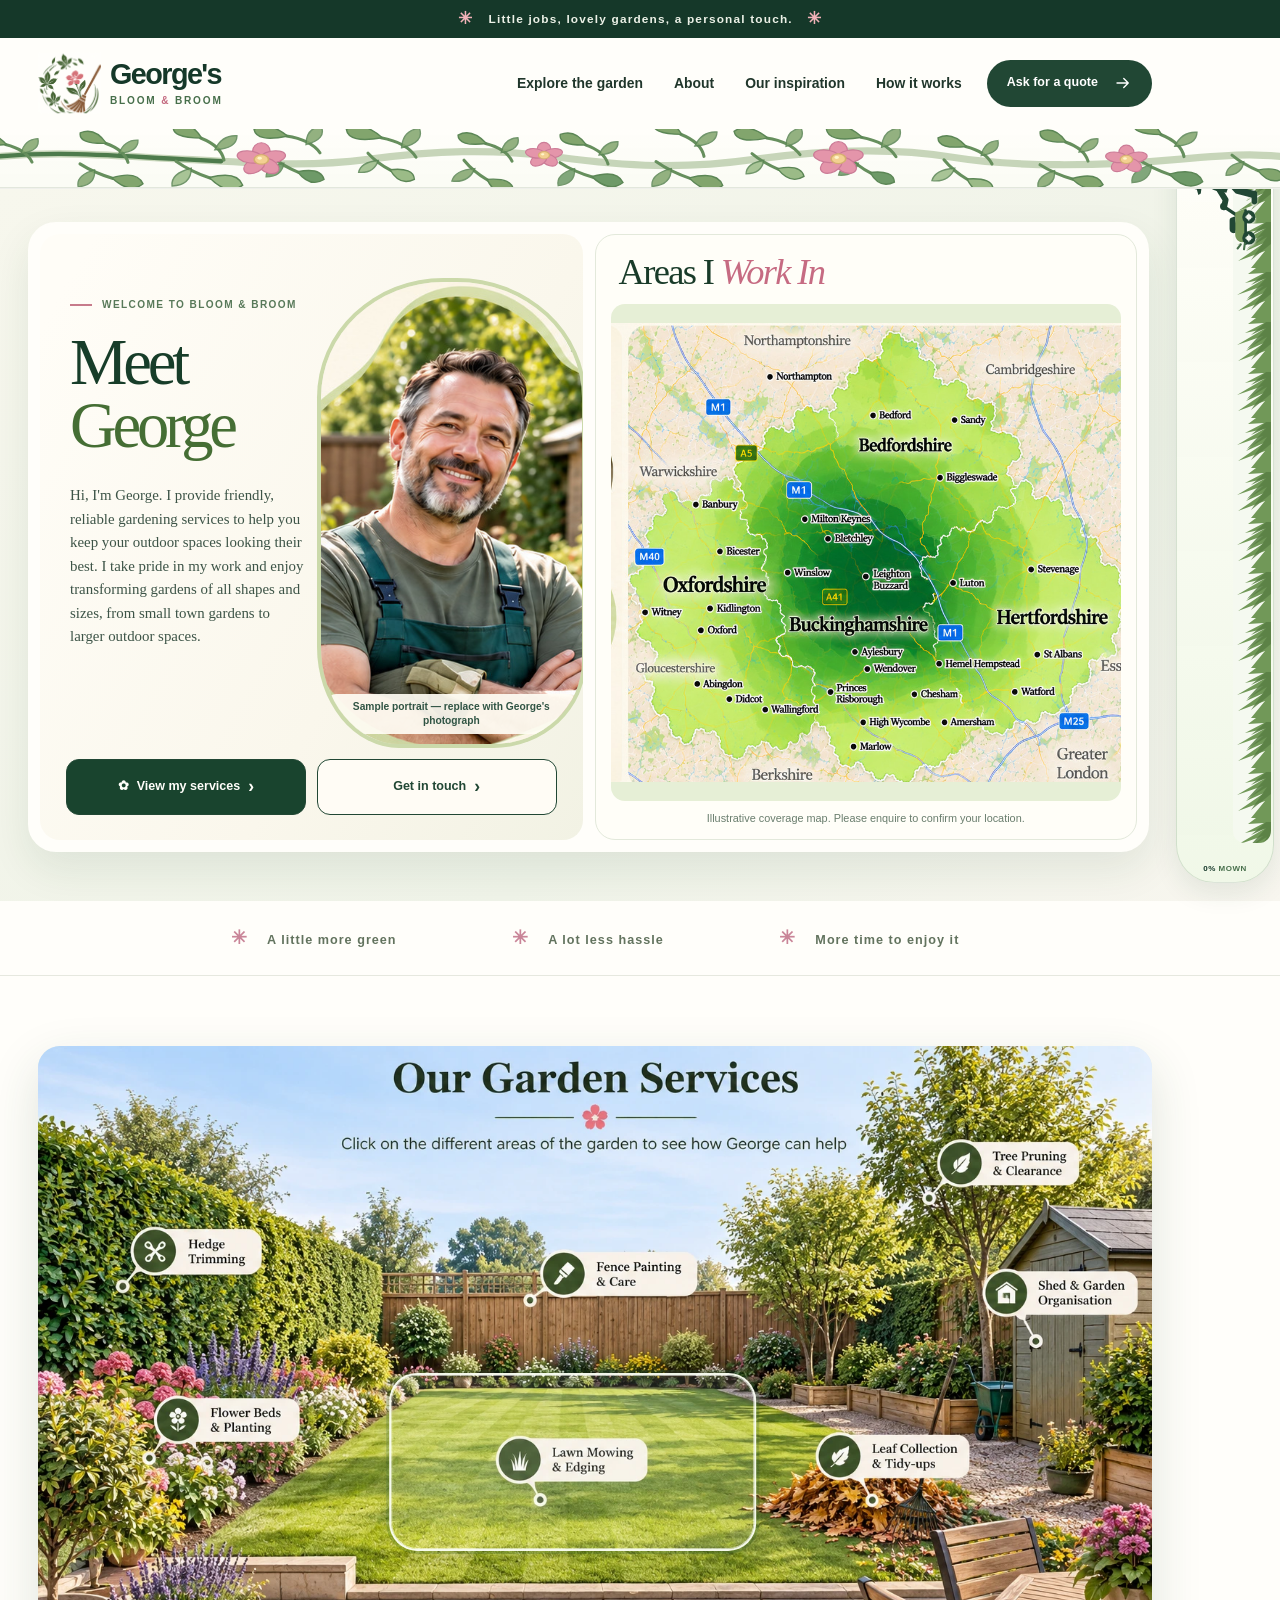
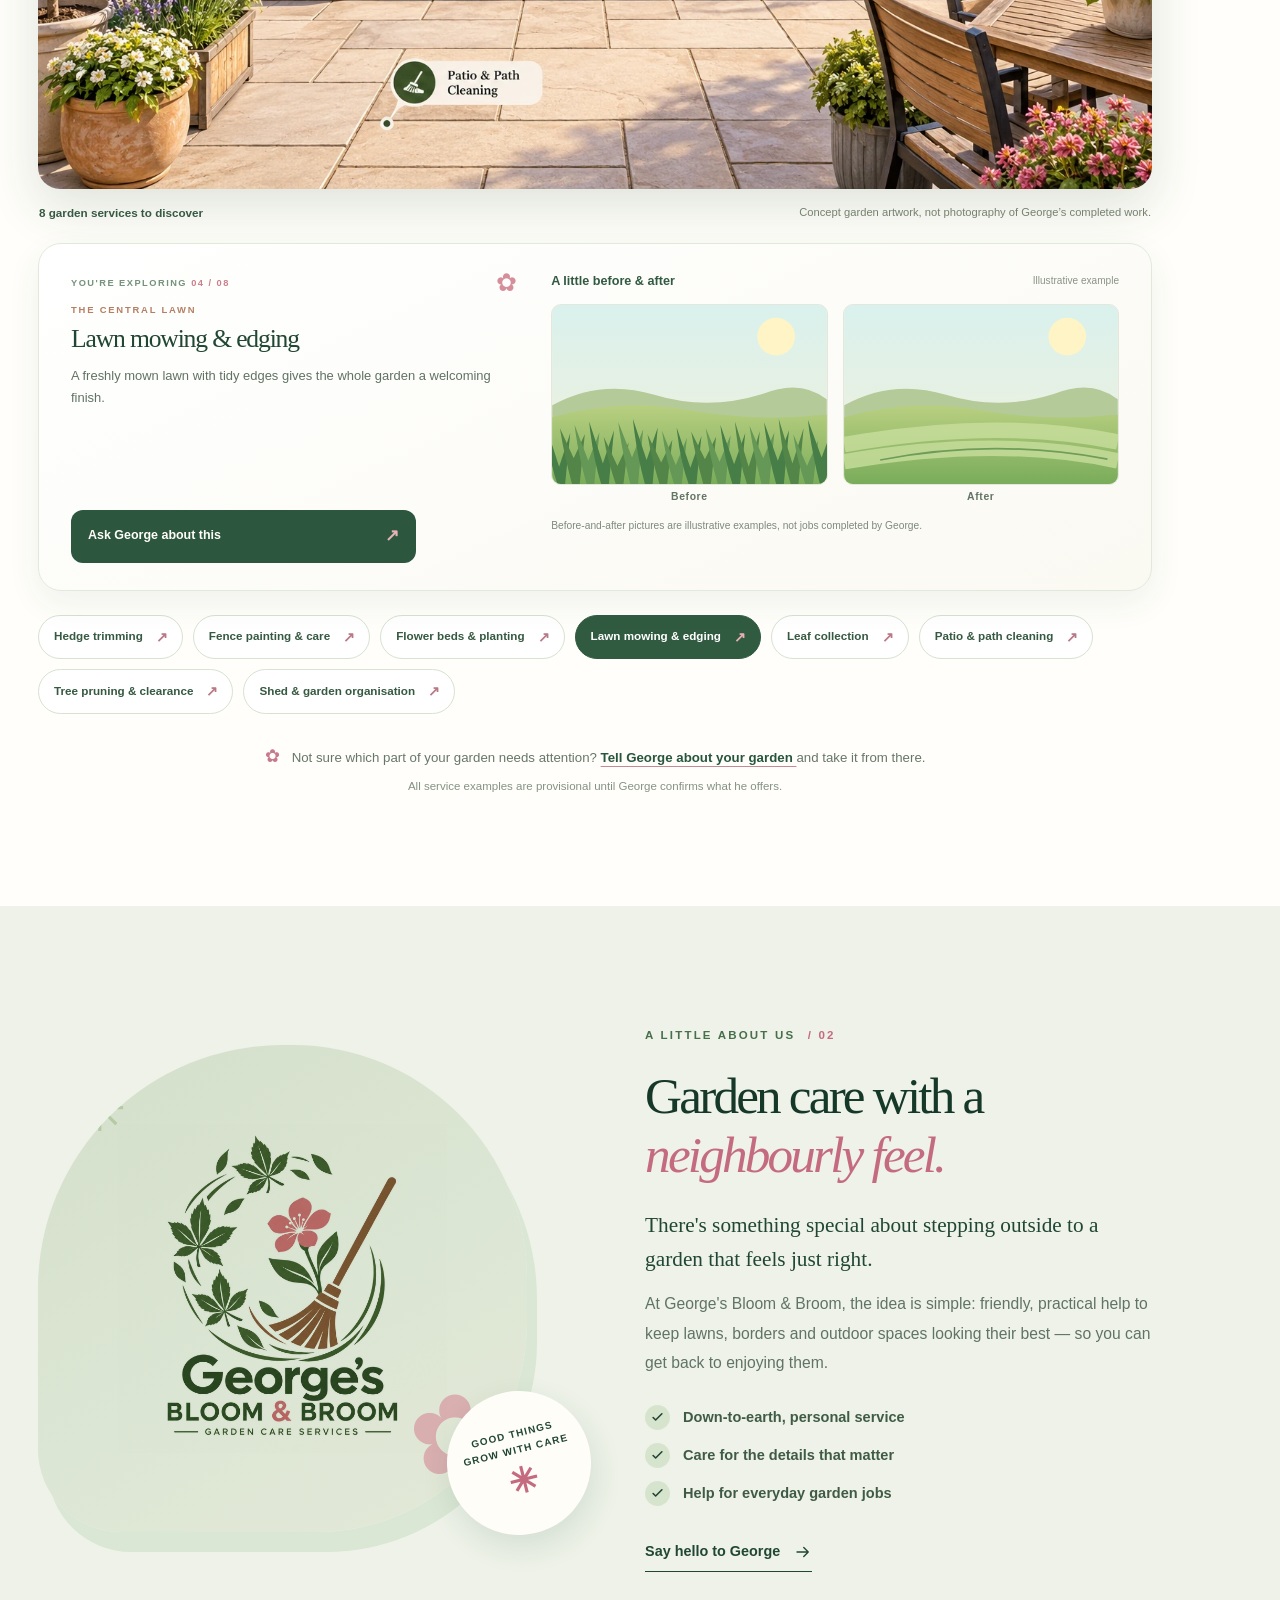
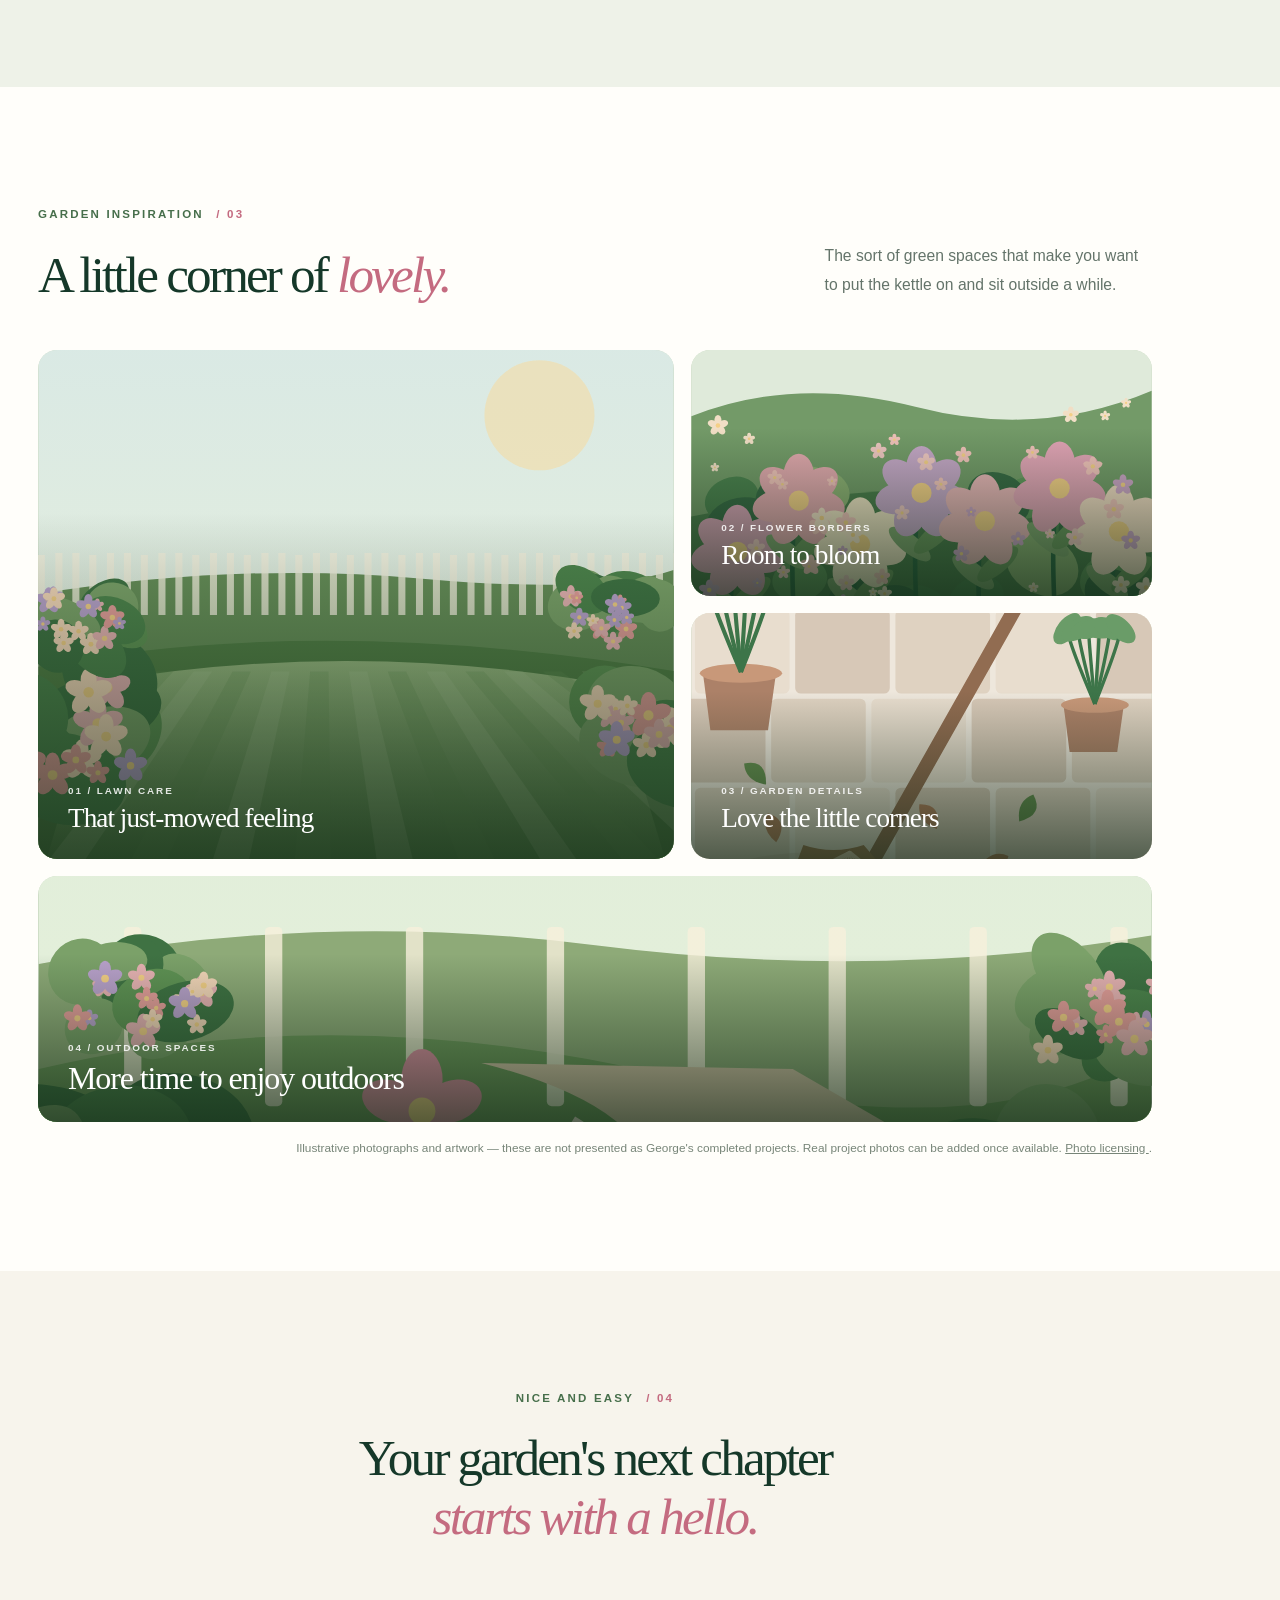
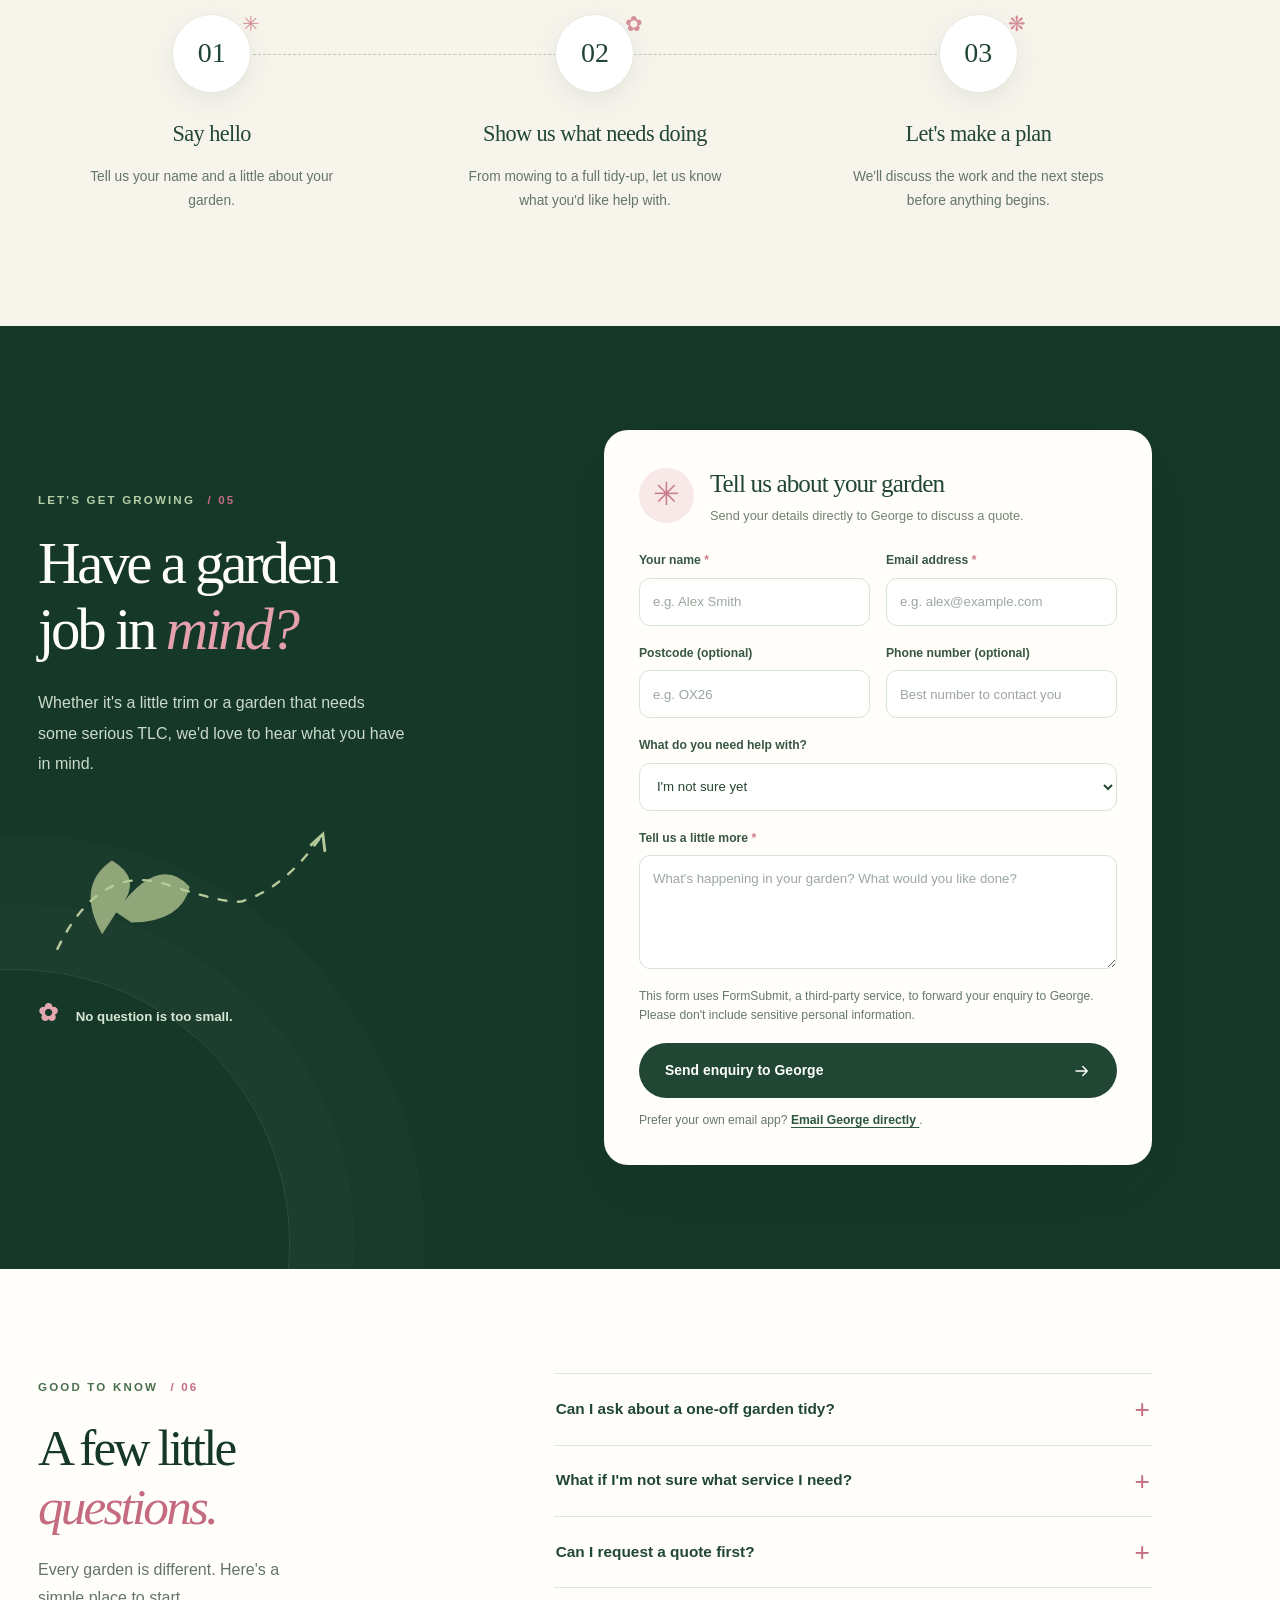
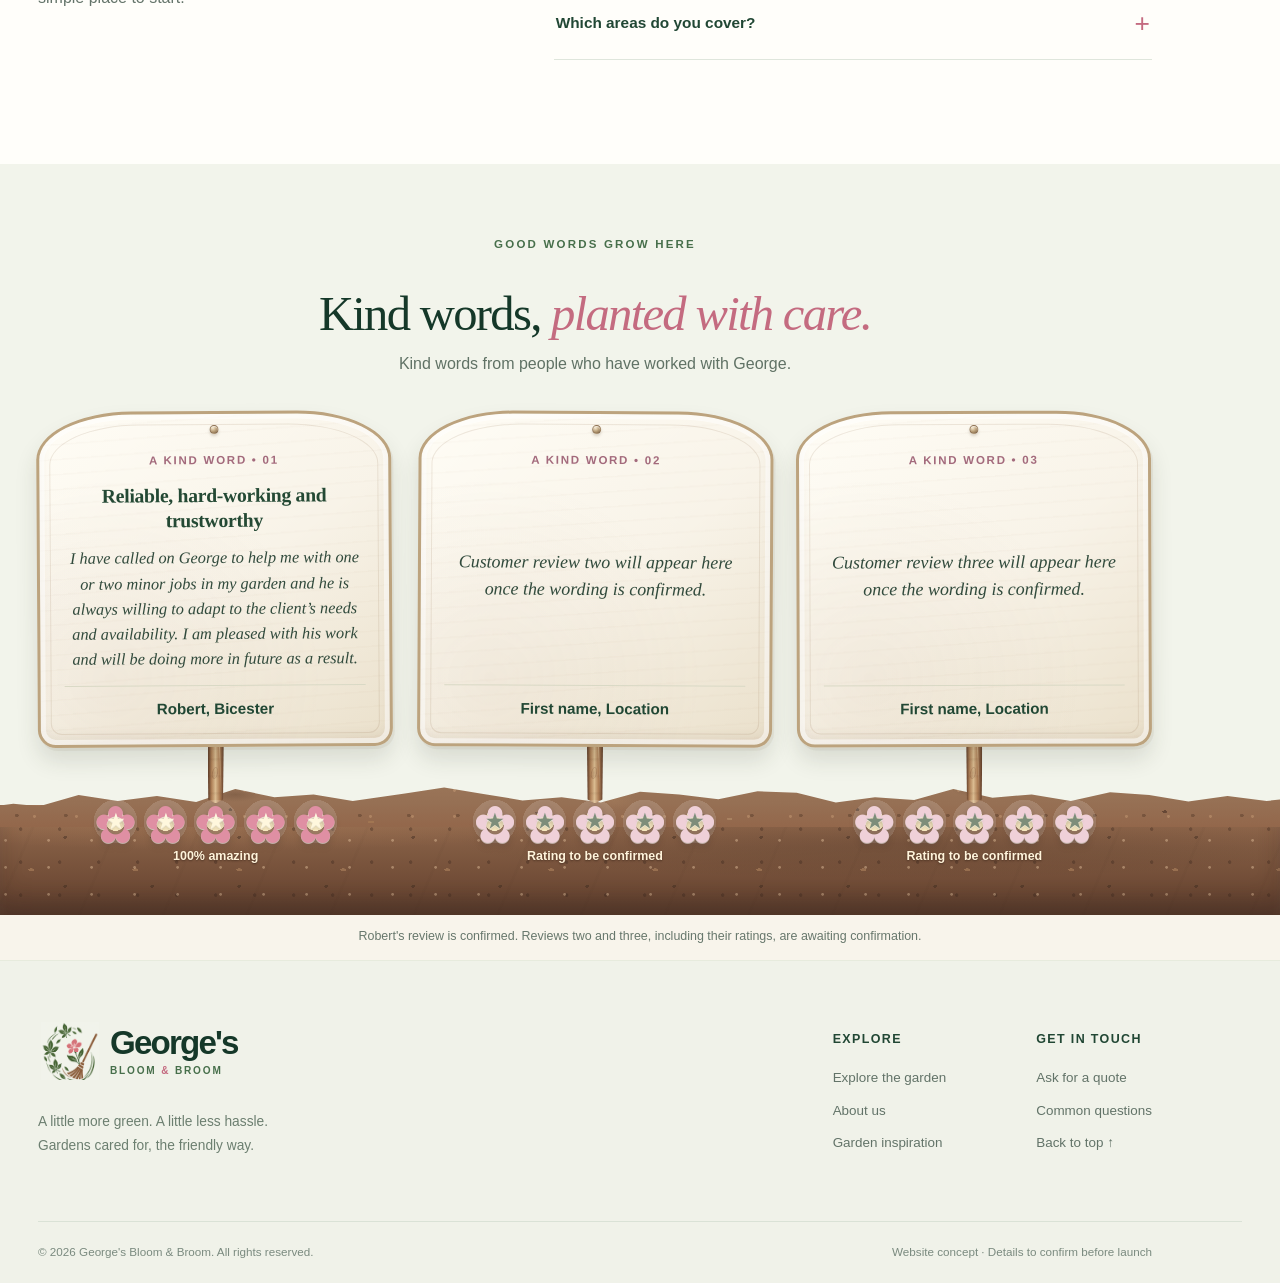
==== commit 261e4ecf: "Refresh homepage stylesheet" ====
--- a/index.html
+++ b/index.html
@@ -12,7 +12,7 @@
    George's Bloom &amp; Broom | Friendly Garden Care
   </title>
   <link href="assets/favicon.svg" rel="icon" type="image/svg+xml"/>
-  <link href="styles.css" rel="stylesheet"/>
+  <link href="styles.css?v=20261026-2" rel="stylesheet"/>
   <script defer="" src="script.js">
   </script>
  </head>
--- a/styles.css
+++ b/styles.css
@@ -3612,34 +3612,442 @@
   }
 }
 
-/* Customer review with heading */
-.bb-review-garden {
-  align-items: stretch;
-}
-
-.bb-review-marker {
-  flex-grow: 1;
-}
-
+
+/* Confirmed first customer review; preserve aligned wooden signs. */
+.bb-review-garden { align-items: stretch; }
+.bb-review-marker { flex-grow: 1; }
 .bb-review-title {
   margin: 0 0 12px;
   color: #244934;
   font: 600 1.23rem/1.27 Georgia, serif;
   letter-spacing: -.015em;
 }
-
 .bb-review:first-child .bb-review-text {
   display: block;
   flex: 1;
   margin: 0 0 14px;
   font: italic 1.02rem/1.54 Georgia, serif;
 }
-
 @media (max-width: 700px) {
-  .bb-review-title {
-    font-size: 1.25rem;
-  }
-  .bb-review:first-child .bb-review-text {
+  .bb-review-title { font-size: 1.25rem; }
+  .bb-review:first-child .bb-review-text { font-size: 1rem; }
+}
+
+/* ============================================================
+   GEORGE'S BLOOM & BROOM - NEW TOP WELCOME SECTION
+   Replaces only the old hero section. No JavaScript is needed.
+   Keep the existing header, services, reviews, FAQ, form and mower.
+   ============================================================ */
+.gb-welcome {
+  position: relative;
+  overflow: hidden;
+  padding: 33px 0 49px;
+  background: linear-gradient(145deg, #f7f7ed, #eff3e8 66%, #f8f6ef);
+}
+.gb-welcome-layout {
+  display: grid;
+  grid-template-columns: minmax(0, 1fr) minmax(0, 1fr);
+  align-items: stretch;
+  gap: 12px;
+  width: min(1368px, calc(100% - 56px));
+  padding: 10px;
+  margin: 0 auto;
+  border: 2px solid #fffefa;
+  border-radius: 28px;
+  background: #fffefa;
+  box-shadow: 0 17px 42px rgba(23,61,36,.09);
+}
+/* The existing animated mower has a 98px-wide right-edge rail. */
+html.mower-scroll-ready .gb-welcome {
+  padding-right: 103px;
+}
+.gb-welcome-about,
+.gb-welcome-map-panel {
+  position: relative;
+  min-width: 0;
+  min-height: 606px;
+  border-radius: 20px;
+  overflow: hidden;
+}
+.gb-welcome-about {
+  isolation: isolate;
+  background: linear-gradient(120deg,#fffdf7 6%,#faf7ec 62%,#f2f2e4);
+}
+.gb-welcome-copy {
+  position: relative;
+  z-index: 2;
+  width: 49%;
+  padding: 63px 0 0 30px;
+}
+.gb-welcome-kicker {
+  display: flex;
+  align-items: center;
+  gap: 10px;
+  margin: 0 0 18px;
+  white-space: nowrap;
+  color: #587959;
+  font: 800 .63rem/1.6 "Segoe UI", Arial, sans-serif;
+  letter-spacing: .14em;
+}
+.gb-welcome-kicker::before {
+  content: "";
+  flex: 0 0 22px;
+  height: 2px;
+  background: #c77b8b;
+}
+.gb-welcome-copy h1 {
+  margin: 0 0 27px;
+  font-family: Georgia, "Times New Roman", serif;
+  font-size: clamp(3.25rem,5.05vw,5.1rem);
+  font-weight: 500;
+  line-height: .98;
+  letter-spacing: -.065em;
+  color: #173d29;
+}
+.gb-welcome-copy h1 span {
+  display: block;
+  color: #456e34;
+}
+.gb-welcome-bio {
+  margin: 0;
+  max-width: 325px;
+  color: #3d5447;
+  font: 400 clamp(.93rem,1.04vw,1.09rem)/1.58 Georgia,serif;
+}
+.gb-welcome-portrait {
+  position: absolute;
+  top: 48px;
+  right: 1px;
+  z-index: 1;
+  width: 48%;
+  height: 462px;
+  margin: 0;
+  overflow: hidden;
+  border-radius: 47% 48% 34% 30% / 25% 25% 18% 21%;
+  background: #e5eacf;
+  box-shadow: 0 0 0 4px #cbd9aa;
+}
+.gb-welcome-portrait img {
+  display: block;
+  width: 100%;
+  height: 100%;
+  object-fit: cover;
+  object-position: center;
+}
+.gb-welcome-portrait figcaption {
+  position: absolute;
+  left: 7px;
+  right: 7px;
+  bottom: 10px;
+  z-index: 2;
+  padding: 6px 8px;
+  border-radius: 8px;
+  text-align: center;
+  background: rgba(255,253,245,.92);
+  color: #305444;
+  font: 600 .64rem/1.35 "Segoe UI",Arial,sans-serif;
+}
+.gb-welcome-actions {
+  position: absolute;
+  bottom: 25px;
+  left: 26px;
+  right: 26px;
+  z-index: 3;
+  display: grid;
+  grid-template-columns: 1fr 1fr;
+  gap: 11px;
+}
+.gb-welcome-button {
+  display: inline-flex;
+  justify-content: center;
+  align-items: center;
+  gap: 8px;
+  min-height: 56px;
+  padding: 10px 9px;
+  border: 1.5px solid #214734;
+  border-radius: 13px;
+  font-size: clamp(.76rem,.98vw,.98rem);
+  line-height: 1.3;
+  font-weight: 770;
+  text-align: center;
+  transition: transform .2s ease,background-color .2s ease;
+}
+.gb-welcome-button:hover {
+  transform: translateY(-2px);
+}
+.gb-welcome-button-primary {
+  background: #19442e;
+  color: #fffefa;
+}
+.gb-welcome-button-primary:hover {
+  background: #315a40;
+}
+.gb-welcome-button-outline {
+  background: #fffcf5;
+  color: #214734;
+}
+.gb-welcome-button-outline:hover {
+  background: #edf3e6;
+}
+.gb-welcome-button-arrow {
+  font-size: 1.4em;
+  line-height: 1;
+}
+.gb-welcome-map-panel {
+  display: flex;
+  flex-direction: column;
+  gap: 10px;
+  padding: 16px 15px 12px;
+  background: #fffef8;
+  border: 1px solid #e3e9db;
+}
+.gb-welcome-map-panel h2 {
+  flex: 0 0 auto;
+  margin: 0 8px 2px;
+  font: 500 clamp(1.9rem,2.85vw,3rem)/1.13 Georgia,serif;
+  letter-spacing: -.045em;
+  color: #193b29;
+}
+.gb-welcome-map-panel h2 em {
+  color: #c66b82;
+  font-style: italic;
+}
+.gb-welcome-map-frame {
+  flex: 1 1 auto;
+  min-height: 0;
+  overflow: hidden;
+  border-radius: 14px;
+  background: #e6efd6;
+}
+.gb-welcome-map-frame img {
+  display: block;
+  width: 100%;
+  height: 100%;
+  object-fit: contain;
+  object-position: center;
+}
+.gb-welcome-map-note {
+  flex: 0 0 auto;
+  margin: 0;
+  font-size: .68rem;
+  color: #697d6d;
+  text-align: center;
+  line-height: 1.45;
+}
+@media (min-width: 1051px) and (max-width: 1260px) {
+  .gb-welcome-copy {
+    width: 50%;
+    padding-top: 55px;
+    padding-left: 22px;
+  }
+  .gb-welcome-copy h1 {
+    font-size: clamp(3.05rem,5vw,4.2rem);
+  }
+  .gb-welcome-portrait {
+    right: -7px;
+    width: 46%;
+  }
+  .gb-welcome-bio {
+    font-size: .89rem;
+  }
+  .gb-welcome-actions {
+    left: 17px;
+    right: 17px;
+  }
+}
+@media (max-width: 1050px) {
+  html.mower-scroll-ready .gb-welcome {padding-right:0;}
+  .gb-welcome-layout {
+    grid-template-columns: 1fr;
+    max-width: 700px;
+    gap: 12px;
+  }
+  .gb-welcome-about {min-height: 560px;}
+  .gb-welcome-map-panel {min-height: 550px;}
+  .gb-welcome-copy {
+    width: 51%;
+    padding-top: 46px;
+  }
+  .gb-welcome-copy h1 {font-size: 4.45rem;}
+  .gb-welcome-bio {font-size: 1rem;}
+  .gb-welcome-portrait {width: 48%; height: 450px;top:30px;}
+  .gb-welcome-map-frame img {object-fit: contain;}
+}
+@media (max-width: 550px) {
+  .gb-welcome {padding: 16px 0 25px;}
+  .gb-welcome-layout {
+    width: calc(100% - 20px);
+    padding: 7px;
+    gap: 8px;
+    border-radius: 20px;
+  }
+  .gb-welcome-about,
+  .gb-welcome-map-panel {min-height: 0; border-radius: 15px;}
+  .gb-welcome-about {
+    display: flex;
+    flex-direction: column;
+    padding: 24px 18px 19px;
+    align-items: stretch;
+  }
+  .gb-welcome-copy {
+    width: 100%;
+    padding: 0;
+  }
+  .gb-welcome-kicker {
+    font-size: .56rem;
+    letter-spacing: .09em;
+    margin-bottom: 12px;
+  }
+  .gb-welcome-copy h1 {
+    font-size: clamp(3rem,11vw,4.1rem);
+    margin-bottom: 15px;
+  }
+  .gb-welcome-copy h1 span {display: inline;}
+  .gb-welcome-bio {
     font-size: 1rem;
-  }
-}
+    max-width: none;
+    line-height: 1.53;
+  }
+  .gb-welcome-portrait {
+    position: relative;
+    top: auto;
+    right: auto;
+    width: min(290px,100%);
+    height: 275px;
+    margin: 17px auto 15px;
+    border-radius: 45% 45% 23% 24% / 34% 34% 16% 16%;
+  }
+  .gb-welcome-actions {
+    position: relative;
+    inset: auto;
+    grid-template-columns: 1fr 1fr;
+    gap: 8px;
+  }
+  .gb-welcome-button {
+    min-height: 50px;
+    padding: 10px 7px;
+    gap: 5px;
+    font-size: .73rem;
+  }
+  .gb-welcome-map-panel {
+    min-height: 0;
+    padding: 13px 11px 11px;
+    gap: 9px;
+  }
+  .gb-welcome-map-panel h2 {
+    font-size: clamp(1.9rem,8vw,2.4rem);
+  }
+  .gb-welcome-map-frame {
+    flex: 0 0 auto;
+    aspect-ratio: 866/778;
+  }
+  .gb-welcome-map-note {
+    font-size: .64rem;
+  }
+}
+@media (max-width: 355px) {
+  .gb-welcome-kicker {font-size: .49rem;}
+  .gb-welcome-copy h1 {font-size: 2.85rem;}
+  .gb-welcome-button {font-size: .68rem;}
+  .gb-welcome-portrait {height: 250px;}
+}
+@media (prefers-reduced-motion: reduce) {
+  .gb-welcome-button {transition: none;}
+}
+
+/* ================================================================
+   GEORGE'S BLOOM & BROOM - THICKER GROWING VINE HEADER
+   Decorative only: does not intercept clicks or replace navigation.
+   ================================================================ */
+.site-header { --gb-flower-x: 50%; overflow: visible; }
+.gb-vine-border {
+  position: relative;
+  isolation: isolate;
+  height: 59px;
+  overflow: hidden;
+  background: linear-gradient(180deg, rgba(255,254,250,.985), #fbfcf5 88%);
+  border-bottom: 1px solid rgba(87,121,73,.17);
+  pointer-events: none;
+}
+.gb-vine-svg {
+  position: absolute;
+  left: 50%; top: 0;
+  transform: translateX(-50%);
+  display: block;
+  height: 100%;
+  width: max(100%, 980px);
+  overflow: visible;
+}
+.gb-vine-shadow {
+  fill: none;
+  stroke: #a9c097;
+  stroke-width: 7.2;
+  vector-effect: non-scaling-stroke;
+  stroke-linecap: round;
+  opacity: .64;
+}
+.gb-vine-growing {
+  fill: none;
+  stroke: #4d7b4c;
+  stroke-width: 4.4;
+  vector-effect: non-scaling-stroke;
+  stroke-linecap: round;
+  transition: stroke-dashoffset .65s ease-out;
+}
+.gb-vine-stem {
+  fill: none;
+  stroke: #668f5d;
+  stroke-width: 3.05;
+  vector-effect: non-scaling-stroke;
+  stroke-linecap: round;
+}
+.gb-vine-leaf {
+  fill: #82a56d;
+  stroke: #5b8655;
+  stroke-width: 1.4;
+  vector-effect: non-scaling-stroke;
+}
+.gb-vine-sprig:nth-of-type(4n) .gb-vine-leaf { fill: #9bbb87; }
+.gb-vine-sprig:nth-of-type(6n) .gb-vine-leaf { fill: #6e9a68; }
+.gb-vine-small-leaf { opacity: .86; }
+.gb-vine-petal {
+  fill: #e495aa;
+  stroke: #cb7b96;
+  stroke-width: 1.15;
+  vector-effect: non-scaling-stroke;
+}
+.gb-vine-flower-centre { fill: #f3d091; stroke: #d5af70; stroke-width: 1.3; }
+.gb-hover-flower {
+  position: absolute;
+  z-index: 4;
+  left: var(--gb-flower-x);
+  top: 1px;
+  width: 57px;
+  height: 57px;
+  opacity: 0;
+  transform: translateX(-50%) scale(.12) rotate(-15deg);
+  transform-origin: center;
+  filter: drop-shadow(0 3px 5px rgba(93,49,60,.16));
+  transition: opacity .2s ease-out, transform .45s cubic-bezier(.18,1.3,.35,1);
+}
+.gb-hover-flower svg { display:block; width:100%;height:100%; }
+.gb-hover-petals ellipse { fill:#d87e9d;stroke:#c16a88;stroke-width:1.1; }
+.site-header.gb-vine-blooming .gb-hover-flower {
+  opacity: 1;
+  transform: translateX(-50%) scale(1) rotate(0deg);
+}
+@media (max-width: 900px) {
+  .gb-vine-border { height: 42px; }
+  .gb-vine-svg { width: max(100%, 900px); }
+  .gb-hover-flower { width: 43px; height: 43px; top: 0; }
+  .site-header .site-nav { position: absolute; top: 100%; max-height: calc(100vh - 119px); }
+}
+@media (max-width: 680px) {
+  .gb-vine-border { height: 37px; }
+  .gb-vine-svg { width: max(100%, 790px); }
+  .gb-hover-flower { width: 38px; height: 38px; }
+  .site-header .site-nav { top: 100%; max-height: calc(100vh - 109px); }
+}
+@media (prefers-reduced-motion: reduce) {
+  .gb-vine-growing, .gb-hover-flower { transition: none !important; }
+}
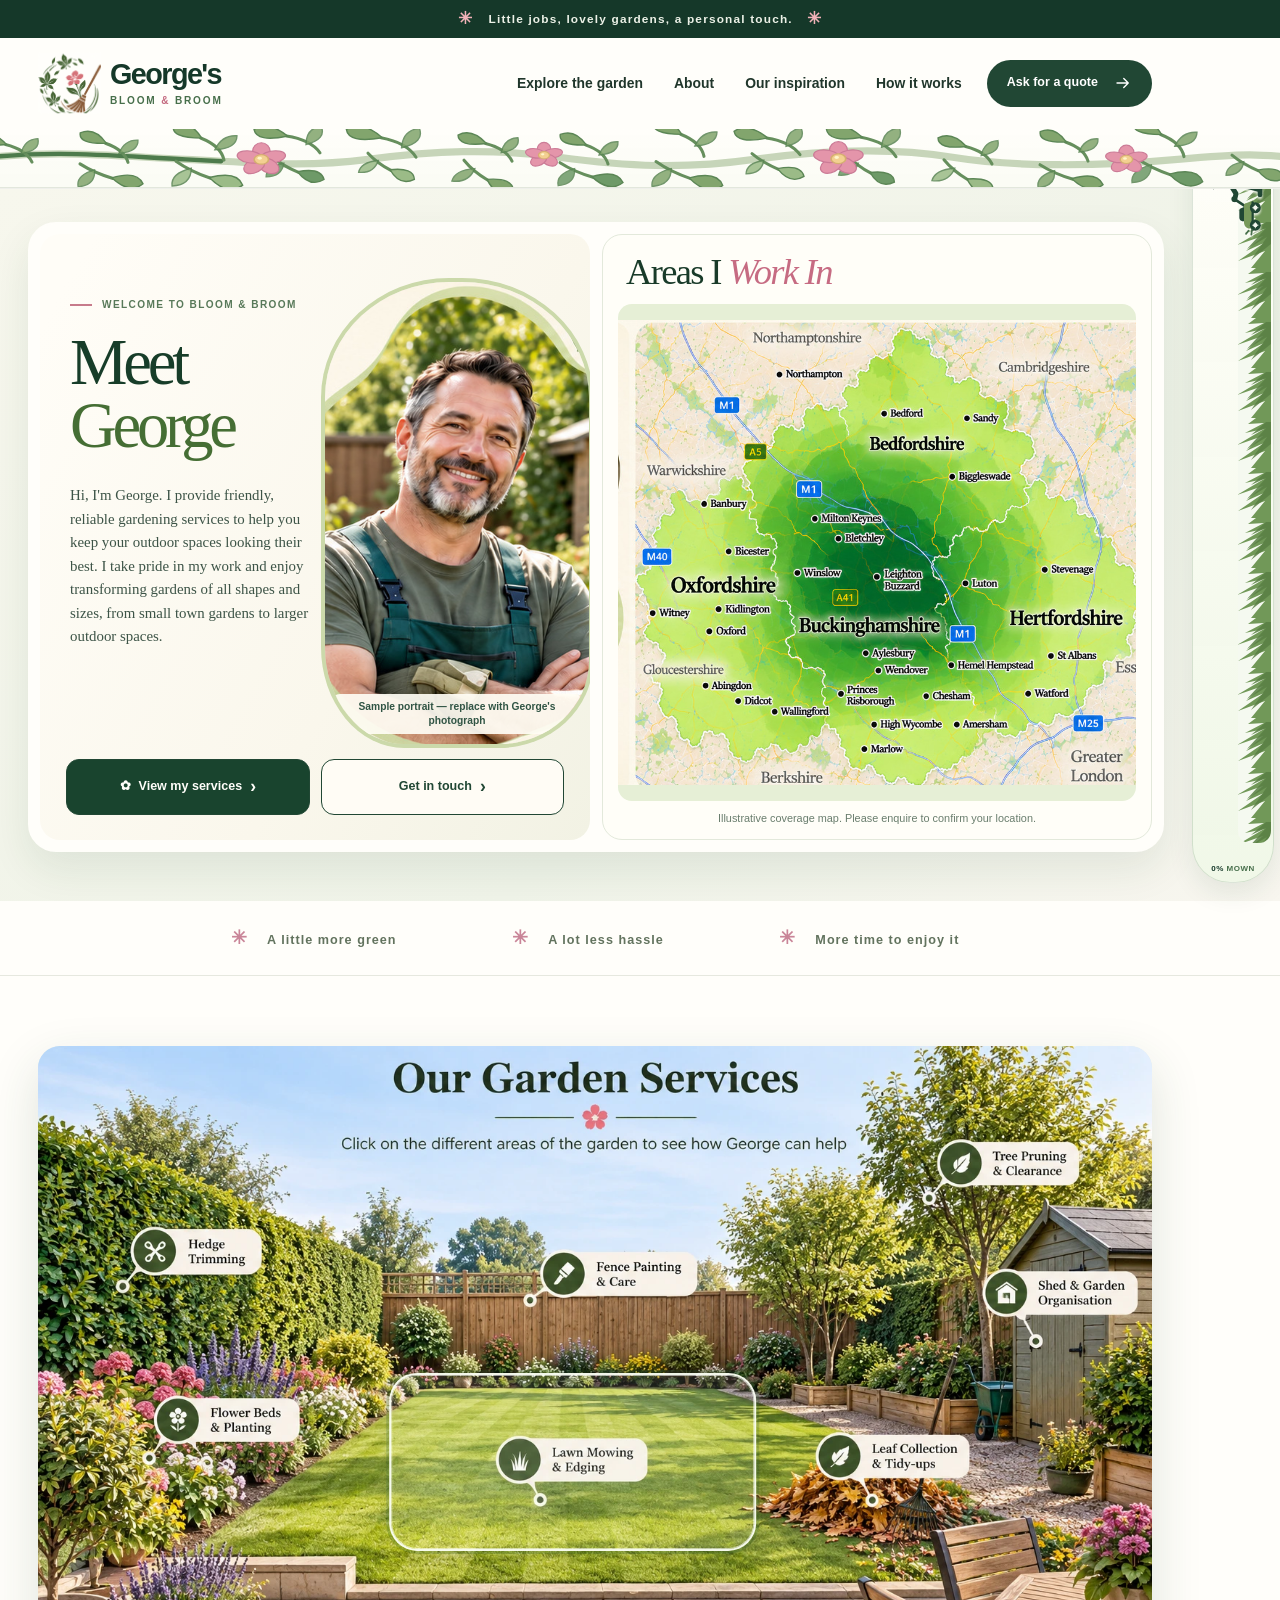
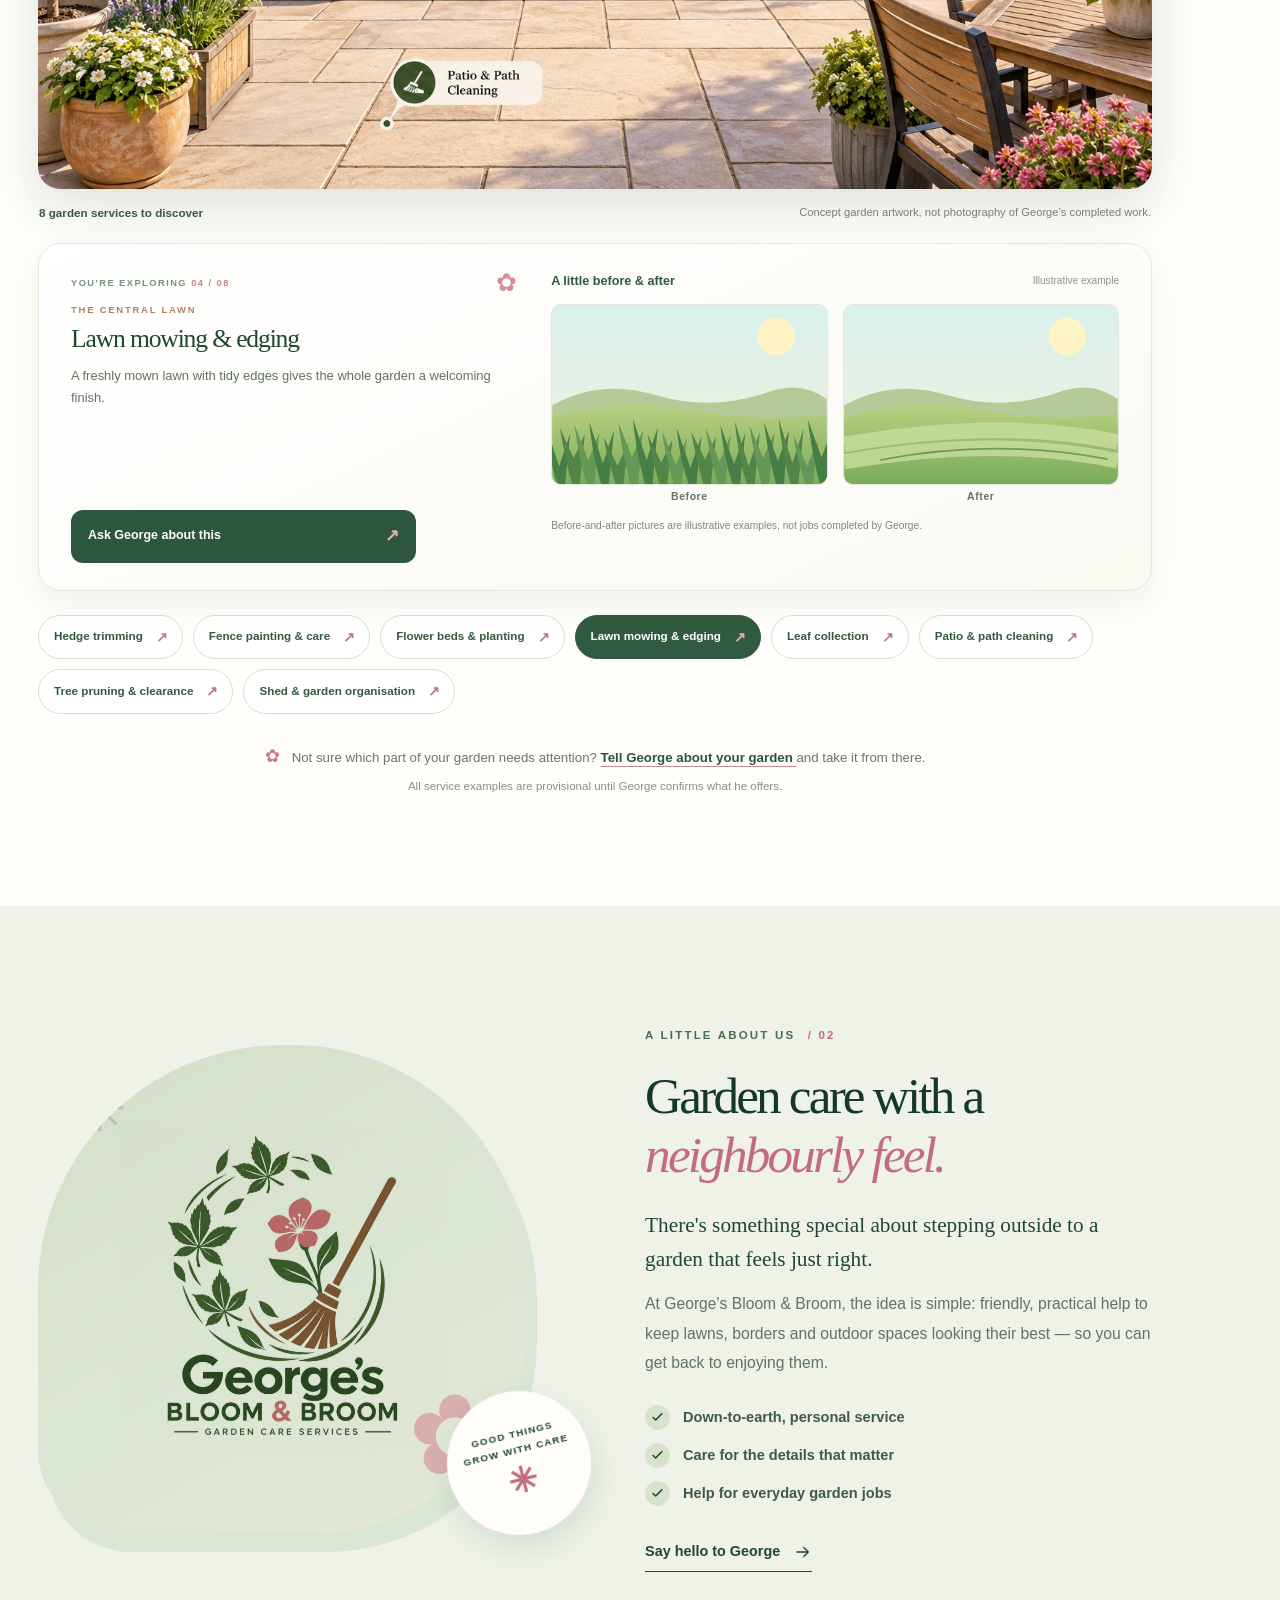
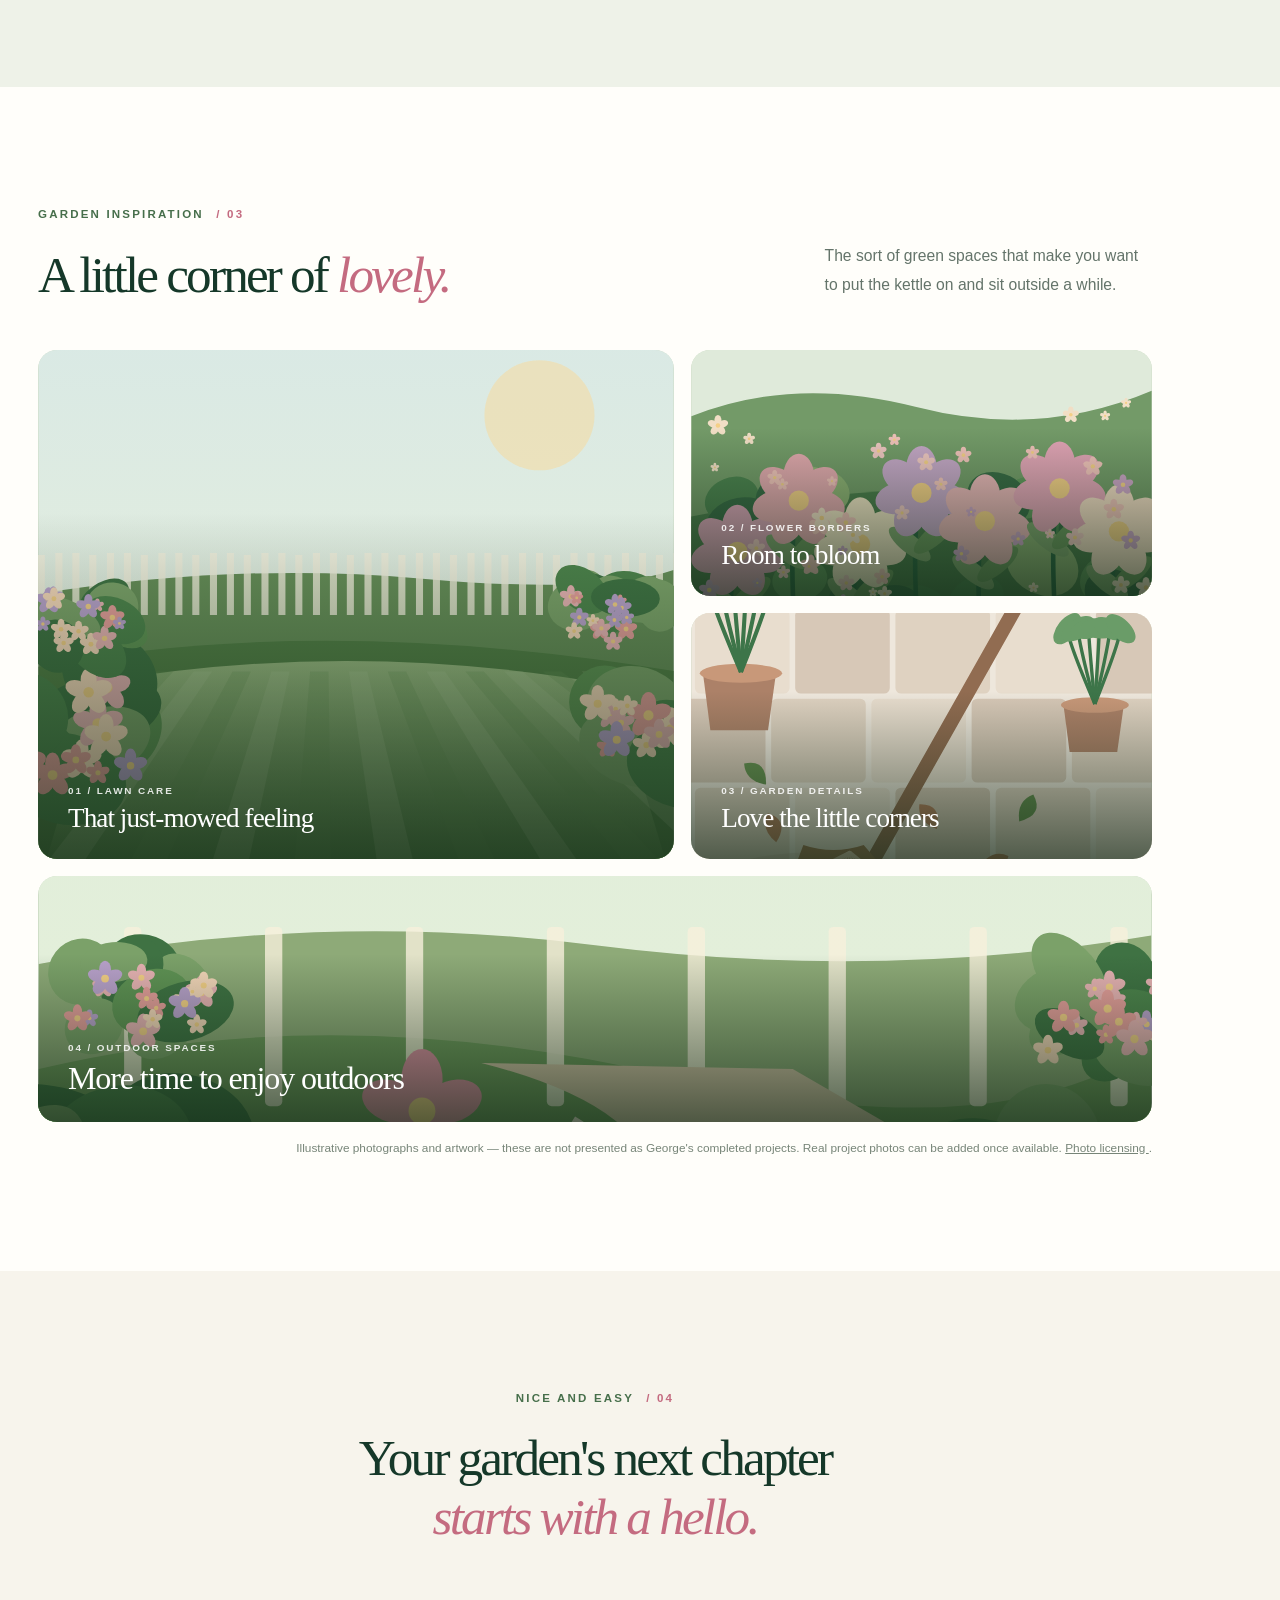
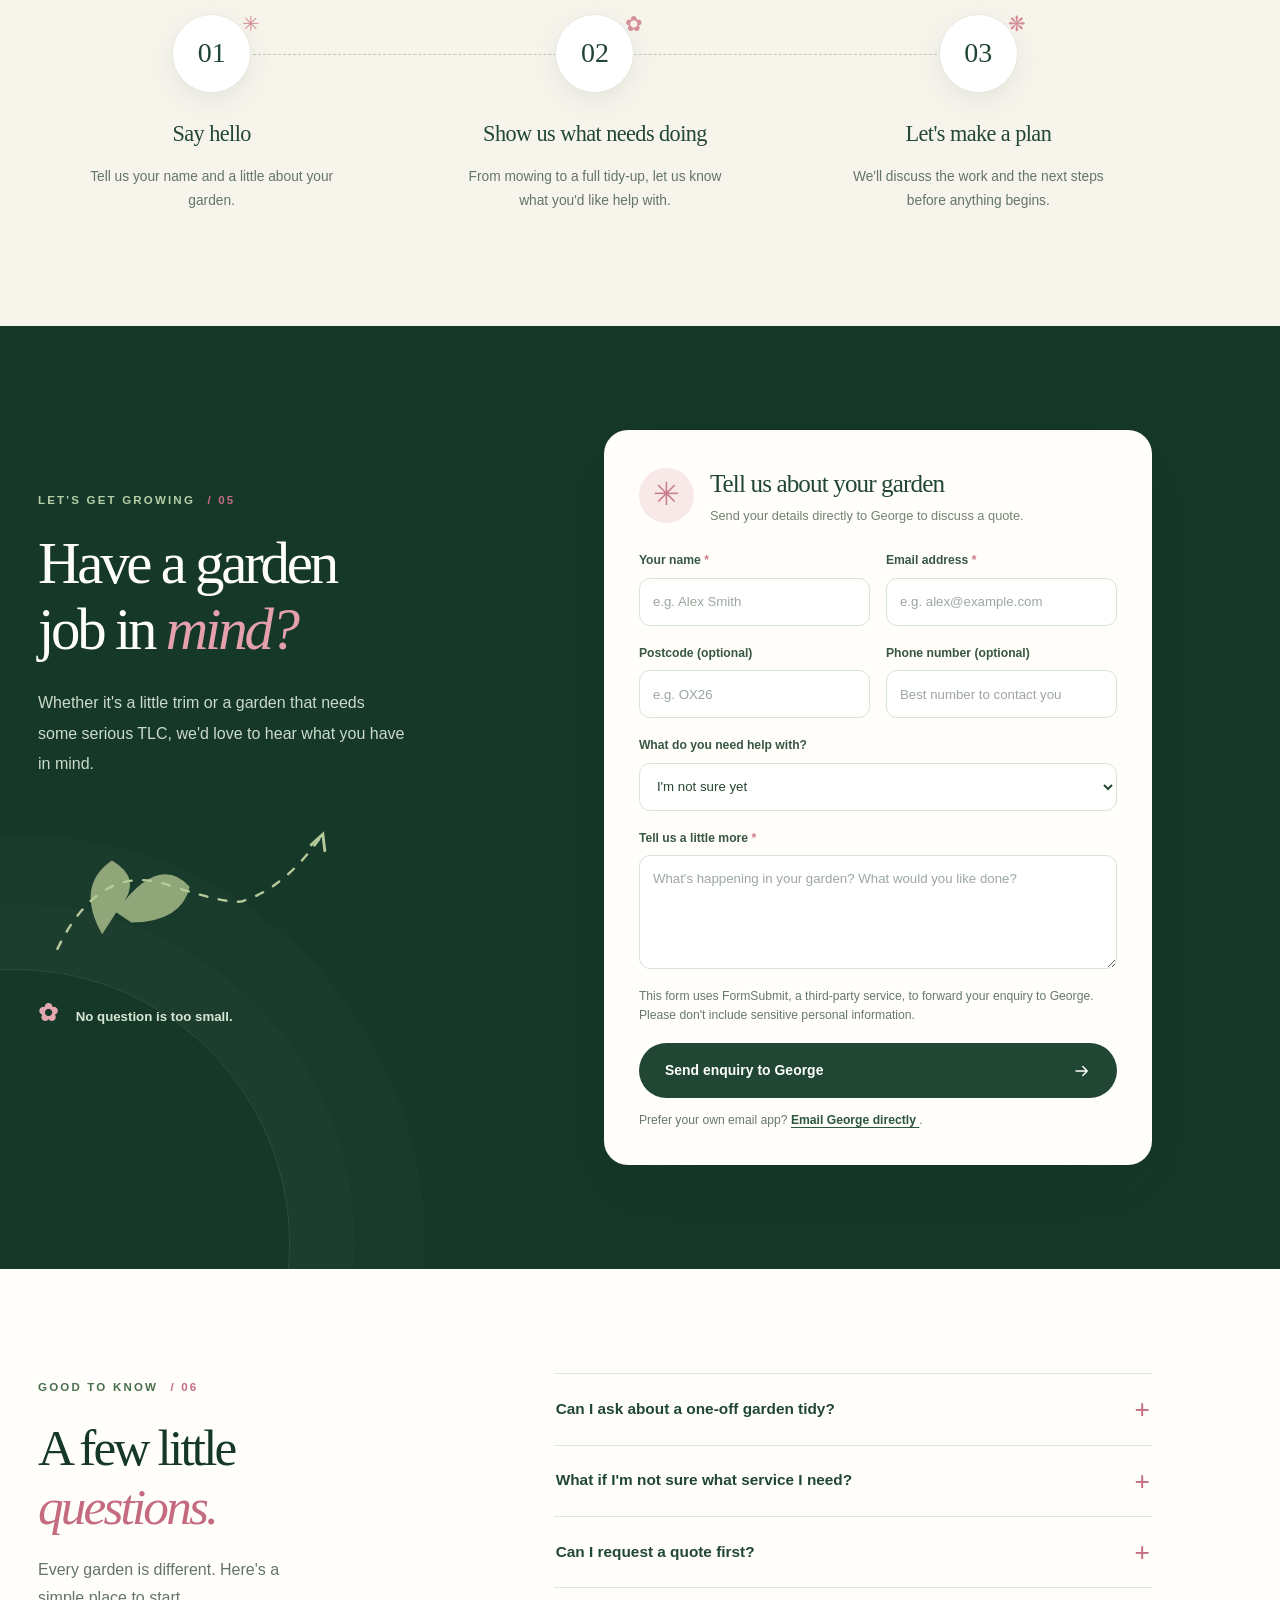
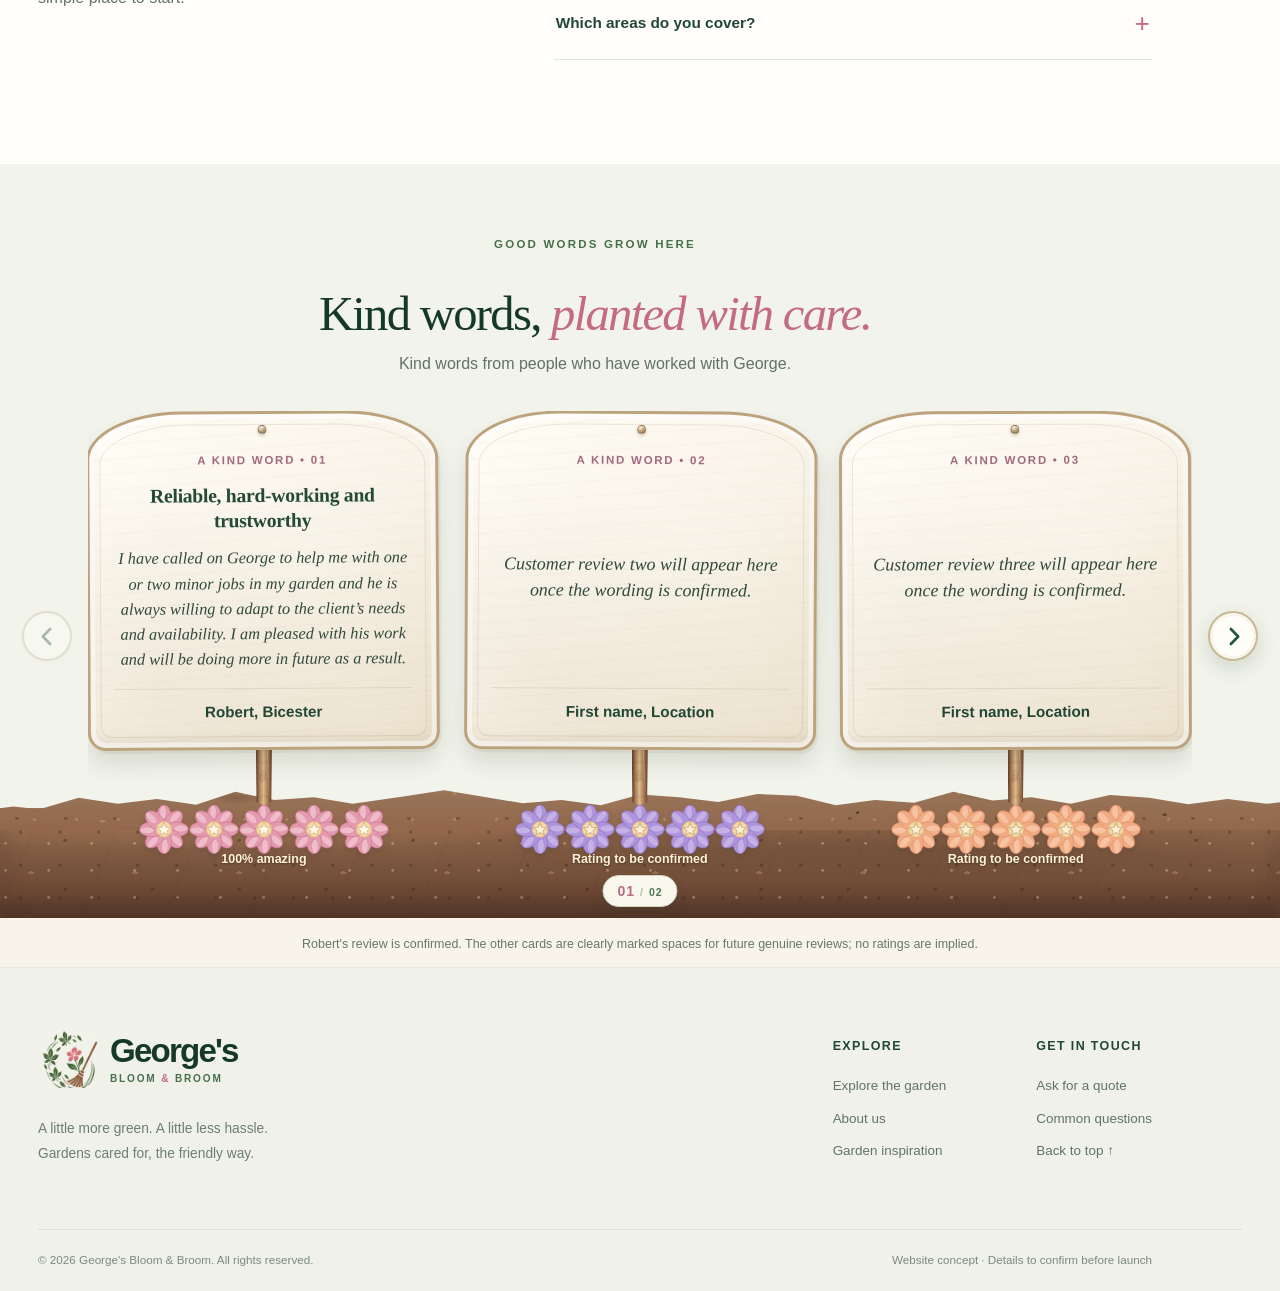
==== commit c3d3de8c: "Add animated garden reviews carousel" ====
--- a/index.html
+++ b/index.html
@@ -12,7 +12,8 @@
    George's Bloom &amp; Broom | Friendly Garden Care
   </title>
   <link href="assets/favicon.svg" rel="icon" type="image/svg+xml"/>
-  <link href="styles.css?v=20261026-2" rel="stylesheet"/>
+  <link href="styles.css?v=20261026-carousel" rel="stylesheet"/>
+  <script defer src="review-carousel.js?v=20261026"></script>
   <script defer="" src="script.js">
   </script>
  </head>
@@ -1097,7 +1098,7 @@
      </div>
     </div>
    </section>
-<!-- Customer reviews: garden markers -->
+<!-- Garden-marker review carousel: each page contains exactly three cards. -->
 <section class="bb-garden-reviews" id="reviews" aria-labelledby="bb-reviews-title">
   <div class="container">
     <header class="bb-reviews-heading">
@@ -1105,63 +1106,64 @@
       <h2 id="bb-reviews-title">Kind words, <em>planted with care.</em></h2>
       <p>Kind words from people who have worked with George.</p>
     </header>
-    <div class="bb-review-garden">
-      <!-- Review 1: genuine customer review -->
-      <article class="bb-review">
-        <div class="bb-review-marker">
-          <span class="bb-marker-top">A KIND WORD &bull; 01</span>
-          <h3 class="bb-review-title">Reliable, hard-working and trustworthy</h3>
-          <p class="bb-review-text">I have called on George to help me with one or two minor jobs in my garden and he is always willing to adapt to the client&#8217;s needs and availability. I am pleased with his work and will be doing more in future as a result.</p>
-          <p class="bb-review-author">Robert, Bicester</p>
-        </div>
-        <div class="bb-marker-stake" aria-hidden="true"></div>
-        <div class="bb-flower-rating" role="img" aria-label="Five out of five flowers, described as 100% amazing by the customer">
-          <span class="bb-rating-flower is-filled"></span>
-          <span class="bb-rating-flower is-filled"></span>
-          <span class="bb-rating-flower is-filled"></span>
-          <span class="bb-rating-flower is-filled"></span>
-          <span class="bb-rating-flower is-filled"></span>
-        </div>
-        <span class="bb-rating-caption">100% amazing</span>
-      </article>
-      <!-- Review 2: waiting for real customer comments -->
-      <article class="bb-review">
-        <div class="bb-review-marker">
-          <span class="bb-marker-top">A KIND WORD &bull; 02</span>
-          <p class="bb-review-text">Customer review two will appear here once the wording is confirmed.</p>
-          <p class="bb-review-author">First name, Location</p>
-        </div>
-        <div class="bb-marker-stake" aria-hidden="true"></div>
-        <div class="bb-flower-rating" role="img" aria-label="Rating not confirmed">
-          <span class="bb-rating-flower"></span>
-          <span class="bb-rating-flower"></span>
-          <span class="bb-rating-flower"></span>
-          <span class="bb-rating-flower"></span>
-          <span class="bb-rating-flower"></span>
-        </div>
-        <span class="bb-rating-caption">Rating to be confirmed</span>
-      </article>
-      <!-- Review 3: waiting for real customer comments -->
-      <article class="bb-review">
-        <div class="bb-review-marker">
-          <span class="bb-marker-top">A KIND WORD &bull; 03</span>
-          <p class="bb-review-text">Customer review three will appear here once the wording is confirmed.</p>
-          <p class="bb-review-author">First name, Location</p>
-        </div>
-        <div class="bb-marker-stake" aria-hidden="true"></div>
-        <div class="bb-flower-rating" role="img" aria-label="Rating not confirmed">
-          <span class="bb-rating-flower"></span>
-          <span class="bb-rating-flower"></span>
-          <span class="bb-rating-flower"></span>
-          <span class="bb-rating-flower"></span>
-          <span class="bb-rating-flower"></span>
-        </div>
-        <span class="bb-rating-caption">Rating to be confirmed</span>
-      </article>
+  </div>
+  <div class="bb-review-stage" id="review-carousel" role="region" aria-roledescription="carousel" aria-label="Garden customer reviews">
+    <button class="bb-review-nav bb-review-nav-prev" type="button" aria-label="Previous group of three reviews" aria-controls="bb-review-window" disabled>
+      <svg viewBox="0 0 24 24" aria-hidden="true"><path d="M14.5 4.8 7.5 12l7 7.2"/></svg>
+    </button>
+    <div class="bb-review-viewport" id="bb-review-window">
+      <div class="bb-review-track">
+<div class="bb-review-page" id="bb-review-page-0" role="group" aria-roledescription="page" aria-label="Review group 1 of 2" aria-hidden="false"><div class="bb-review-garden"><article class="bb-review" data-review-number="1">
+  <div class="bb-review-marker"><span class="bb-marker-top">A KIND WORD &bull; 01</span><h3 class="bb-review-title">Reliable, hard-working and trustworthy</h3><p class="bb-review-text">I have called on George to help me with one or two minor jobs in my garden and he is always willing to adapt to the client’s needs and availability. I am pleased with his work and will be doing more in future as a result.</p><p class="bb-review-author">Robert, Bicester</p></div>
+<div class="bb-marker-stake" aria-hidden="true"></div>
+<div class="bb-soil-impact" aria-hidden="true"></div>
+<div class="bb-flower-rating" role="img" aria-label="Five of five flower stars. Customer described the work as 100% amazing."><span class="bb-rating-flower is-filled" aria-hidden="true"><svg class="bb-petal-blossom" viewBox="0 0 70 70" aria-hidden="true" focusable="false"><g class="bb-flower-leaves"><path d="M34 45C24 43 15 47 14 58c10 0 20-3 23-11" fill="#6d9659"/><path d="M36 45c13-9 19-4 22 7-12 4-19-2-23-4" fill="#7ba66c"/><path d="M18 54l17-10M39 45l13 5" fill="none" stroke="#b6c99b" stroke-width="1.2"/></g><g class="bb-flower-petals"><ellipse class="bb-flower-petal" cx="35" cy="18.5" rx="9.5" ry="15" transform="rotate(0 35 35)"/><ellipse class="bb-flower-highlight" cx="33.8" cy="13" rx="3.8" ry="8.8" transform="rotate(0 35 35)"/><ellipse class="bb-flower-petal" cx="35" cy="18.5" rx="9.5" ry="15" transform="rotate(45 35 35)"/><ellipse class="bb-flower-highlight" cx="33.8" cy="13" rx="3.8" ry="8.8" transform="rotate(45 35 35)"/><ellipse class="bb-flower-petal" cx="35" cy="18.5" rx="9.5" ry="15" transform="rotate(90 35 35)"/><ellipse class="bb-flower-highlight" cx="33.8" cy="13" rx="3.8" ry="8.8" transform="rotate(90 35 35)"/><ellipse class="bb-flower-petal" cx="35" cy="18.5" rx="9.5" ry="15" transform="rotate(135 35 35)"/><ellipse class="bb-flower-highlight" cx="33.8" cy="13" rx="3.8" ry="8.8" transform="rotate(135 35 35)"/><ellipse class="bb-flower-petal" cx="35" cy="18.5" rx="9.5" ry="15" transform="rotate(180 35 35)"/><ellipse class="bb-flower-highlight" cx="33.8" cy="13" rx="3.8" ry="8.8" transform="rotate(180 35 35)"/><ellipse class="bb-flower-petal" cx="35" cy="18.5" rx="9.5" ry="15" transform="rotate(225 35 35)"/><ellipse class="bb-flower-highlight" cx="33.8" cy="13" rx="3.8" ry="8.8" transform="rotate(225 35 35)"/><ellipse class="bb-flower-petal" cx="35" cy="18.5" rx="9.5" ry="15" transform="rotate(270 35 35)"/><ellipse class="bb-flower-highlight" cx="33.8" cy="13" rx="3.8" ry="8.8" transform="rotate(270 35 35)"/><ellipse class="bb-flower-petal" cx="35" cy="18.5" rx="9.5" ry="15" transform="rotate(315 35 35)"/><ellipse class="bb-flower-highlight" cx="33.8" cy="13" rx="3.8" ry="8.8" transform="rotate(315 35 35)"/></g><circle cx="35" cy="35" r="10.1" fill="#f6d9a4" stroke="#e0b67d" stroke-width="1.1"/><path class="bb-flower-star" d="M35 26.6 37.5 32.1 43.7 32.5 39.1 36.8 40.6 42.4 35 39.2 29.4 42.4 30.9 36.8 26.3 32.5 32.5 32.1Z"/></svg></span><span class="bb-rating-flower is-filled" aria-hidden="true"><svg class="bb-petal-blossom" viewBox="0 0 70 70" aria-hidden="true" focusable="false"><g class="bb-flower-leaves"><path d="M34 45C24 43 15 47 14 58c10 0 20-3 23-11" fill="#6d9659"/><path d="M36 45c13-9 19-4 22 7-12 4-19-2-23-4" fill="#7ba66c"/><path d="M18 54l17-10M39 45l13 5" fill="none" stroke="#b6c99b" stroke-width="1.2"/></g><g class="bb-flower-petals"><ellipse class="bb-flower-petal" cx="35" cy="18.5" rx="9.5" ry="15" transform="rotate(0 35 35)"/><ellipse class="bb-flower-highlight" cx="33.8" cy="13" rx="3.8" ry="8.8" transform="rotate(0 35 35)"/><ellipse class="bb-flower-petal" cx="35" cy="18.5" rx="9.5" ry="15" transform="rotate(45 35 35)"/><ellipse class="bb-flower-highlight" cx="33.8" cy="13" rx="3.8" ry="8.8" transform="rotate(45 35 35)"/><ellipse class="bb-flower-petal" cx="35" cy="18.5" rx="9.5" ry="15" transform="rotate(90 35 35)"/><ellipse class="bb-flower-highlight" cx="33.8" cy="13" rx="3.8" ry="8.8" transform="rotate(90 35 35)"/><ellipse class="bb-flower-petal" cx="35" cy="18.5" rx="9.5" ry="15" transform="rotate(135 35 35)"/><ellipse class="bb-flower-highlight" cx="33.8" cy="13" rx="3.8" ry="8.8" transform="rotate(135 35 35)"/><ellipse class="bb-flower-petal" cx="35" cy="18.5" rx="9.5" ry="15" transform="rotate(180 35 35)"/><ellipse class="bb-flower-highlight" cx="33.8" cy="13" rx="3.8" ry="8.8" transform="rotate(180 35 35)"/><ellipse class="bb-flower-petal" cx="35" cy="18.5" rx="9.5" ry="15" transform="rotate(225 35 35)"/><ellipse class="bb-flower-highlight" cx="33.8" cy="13" rx="3.8" ry="8.8" transform="rotate(225 35 35)"/><ellipse class="bb-flower-petal" cx="35" cy="18.5" rx="9.5" ry="15" transform="rotate(270 35 35)"/><ellipse class="bb-flower-highlight" cx="33.8" cy="13" rx="3.8" ry="8.8" transform="rotate(270 35 35)"/><ellipse class="bb-flower-petal" cx="35" cy="18.5" rx="9.5" ry="15" transform="rotate(315 35 35)"/><ellipse class="bb-flower-highlight" cx="33.8" cy="13" rx="3.8" ry="8.8" transform="rotate(315 35 35)"/></g><circle cx="35" cy="35" r="10.1" fill="#f6d9a4" stroke="#e0b67d" stroke-width="1.1"/><path class="bb-flower-star" d="M35 26.6 37.5 32.1 43.7 32.5 39.1 36.8 40.6 42.4 35 39.2 29.4 42.4 30.9 36.8 26.3 32.5 32.5 32.1Z"/></svg></span><span class="bb-rating-flower is-filled" aria-hidden="true"><svg class="bb-petal-blossom" viewBox="0 0 70 70" aria-hidden="true" focusable="false"><g class="bb-flower-leaves"><path d="M34 45C24 43 15 47 14 58c10 0 20-3 23-11" fill="#6d9659"/><path d="M36 45c13-9 19-4 22 7-12 4-19-2-23-4" fill="#7ba66c"/><path d="M18 54l17-10M39 45l13 5" fill="none" stroke="#b6c99b" stroke-width="1.2"/></g><g class="bb-flower-petals"><ellipse class="bb-flower-petal" cx="35" cy="18.5" rx="9.5" ry="15" transform="rotate(0 35 35)"/><ellipse class="bb-flower-highlight" cx="33.8" cy="13" rx="3.8" ry="8.8" transform="rotate(0 35 35)"/><ellipse class="bb-flower-petal" cx="35" cy="18.5" rx="9.5" ry="15" transform="rotate(45 35 35)"/><ellipse class="bb-flower-highlight" cx="33.8" cy="13" rx="3.8" ry="8.8" transform="rotate(45 35 35)"/><ellipse class="bb-flower-petal" cx="35" cy="18.5" rx="9.5" ry="15" transform="rotate(90 35 35)"/><ellipse class="bb-flower-highlight" cx="33.8" cy="13" rx="3.8" ry="8.8" transform="rotate(90 35 35)"/><ellipse class="bb-flower-petal" cx="35" cy="18.5" rx="9.5" ry="15" transform="rotate(135 35 35)"/><ellipse class="bb-flower-highlight" cx="33.8" cy="13" rx="3.8" ry="8.8" transform="rotate(135 35 35)"/><ellipse class="bb-flower-petal" cx="35" cy="18.5" rx="9.5" ry="15" transform="rotate(180 35 35)"/><ellipse class="bb-flower-highlight" cx="33.8" cy="13" rx="3.8" ry="8.8" transform="rotate(180 35 35)"/><ellipse class="bb-flower-petal" cx="35" cy="18.5" rx="9.5" ry="15" transform="rotate(225 35 35)"/><ellipse class="bb-flower-highlight" cx="33.8" cy="13" rx="3.8" ry="8.8" transform="rotate(225 35 35)"/><ellipse class="bb-flower-petal" cx="35" cy="18.5" rx="9.5" ry="15" transform="rotate(270 35 35)"/><ellipse class="bb-flower-highlight" cx="33.8" cy="13" rx="3.8" ry="8.8" transform="rotate(270 35 35)"/><ellipse class="bb-flower-petal" cx="35" cy="18.5" rx="9.5" ry="15" transform="rotate(315 35 35)"/><ellipse class="bb-flower-highlight" cx="33.8" cy="13" rx="3.8" ry="8.8" transform="rotate(315 35 35)"/></g><circle cx="35" cy="35" r="10.1" fill="#f6d9a4" stroke="#e0b67d" stroke-width="1.1"/><path class="bb-flower-star" d="M35 26.6 37.5 32.1 43.7 32.5 39.1 36.8 40.6 42.4 35 39.2 29.4 42.4 30.9 36.8 26.3 32.5 32.5 32.1Z"/></svg></span><span class="bb-rating-flower is-filled" aria-hidden="true"><svg class="bb-petal-blossom" viewBox="0 0 70 70" aria-hidden="true" focusable="false"><g class="bb-flower-leaves"><path d="M34 45C24 43 15 47 14 58c10 0 20-3 23-11" fill="#6d9659"/><path d="M36 45c13-9 19-4 22 7-12 4-19-2-23-4" fill="#7ba66c"/><path d="M18 54l17-10M39 45l13 5" fill="none" stroke="#b6c99b" stroke-width="1.2"/></g><g class="bb-flower-petals"><ellipse class="bb-flower-petal" cx="35" cy="18.5" rx="9.5" ry="15" transform="rotate(0 35 35)"/><ellipse class="bb-flower-highlight" cx="33.8" cy="13" rx="3.8" ry="8.8" transform="rotate(0 35 35)"/><ellipse class="bb-flower-petal" cx="35" cy="18.5" rx="9.5" ry="15" transform="rotate(45 35 35)"/><ellipse class="bb-flower-highlight" cx="33.8" cy="13" rx="3.8" ry="8.8" transform="rotate(45 35 35)"/><ellipse class="bb-flower-petal" cx="35" cy="18.5" rx="9.5" ry="15" transform="rotate(90 35 35)"/><ellipse class="bb-flower-highlight" cx="33.8" cy="13" rx="3.8" ry="8.8" transform="rotate(90 35 35)"/><ellipse class="bb-flower-petal" cx="35" cy="18.5" rx="9.5" ry="15" transform="rotate(135 35 35)"/><ellipse class="bb-flower-highlight" cx="33.8" cy="13" rx="3.8" ry="8.8" transform="rotate(135 35 35)"/><ellipse class="bb-flower-petal" cx="35" cy="18.5" rx="9.5" ry="15" transform="rotate(180 35 35)"/><ellipse class="bb-flower-highlight" cx="33.8" cy="13" rx="3.8" ry="8.8" transform="rotate(180 35 35)"/><ellipse class="bb-flower-petal" cx="35" cy="18.5" rx="9.5" ry="15" transform="rotate(225 35 35)"/><ellipse class="bb-flower-highlight" cx="33.8" cy="13" rx="3.8" ry="8.8" transform="rotate(225 35 35)"/><ellipse class="bb-flower-petal" cx="35" cy="18.5" rx="9.5" ry="15" transform="rotate(270 35 35)"/><ellipse class="bb-flower-highlight" cx="33.8" cy="13" rx="3.8" ry="8.8" transform="rotate(270 35 35)"/><ellipse class="bb-flower-petal" cx="35" cy="18.5" rx="9.5" ry="15" transform="rotate(315 35 35)"/><ellipse class="bb-flower-highlight" cx="33.8" cy="13" rx="3.8" ry="8.8" transform="rotate(315 35 35)"/></g><circle cx="35" cy="35" r="10.1" fill="#f6d9a4" stroke="#e0b67d" stroke-width="1.1"/><path class="bb-flower-star" d="M35 26.6 37.5 32.1 43.7 32.5 39.1 36.8 40.6 42.4 35 39.2 29.4 42.4 30.9 36.8 26.3 32.5 32.5 32.1Z"/></svg></span><span class="bb-rating-flower is-filled" aria-hidden="true"><svg class="bb-petal-blossom" viewBox="0 0 70 70" aria-hidden="true" focusable="false"><g class="bb-flower-leaves"><path d="M34 45C24 43 15 47 14 58c10 0 20-3 23-11" fill="#6d9659"/><path d="M36 45c13-9 19-4 22 7-12 4-19-2-23-4" fill="#7ba66c"/><path d="M18 54l17-10M39 45l13 5" fill="none" stroke="#b6c99b" stroke-width="1.2"/></g><g class="bb-flower-petals"><ellipse class="bb-flower-petal" cx="35" cy="18.5" rx="9.5" ry="15" transform="rotate(0 35 35)"/><ellipse class="bb-flower-highlight" cx="33.8" cy="13" rx="3.8" ry="8.8" transform="rotate(0 35 35)"/><ellipse class="bb-flower-petal" cx="35" cy="18.5" rx="9.5" ry="15" transform="rotate(45 35 35)"/><ellipse class="bb-flower-highlight" cx="33.8" cy="13" rx="3.8" ry="8.8" transform="rotate(45 35 35)"/><ellipse class="bb-flower-petal" cx="35" cy="18.5" rx="9.5" ry="15" transform="rotate(90 35 35)"/><ellipse class="bb-flower-highlight" cx="33.8" cy="13" rx="3.8" ry="8.8" transform="rotate(90 35 35)"/><ellipse class="bb-flower-petal" cx="35" cy="18.5" rx="9.5" ry="15" transform="rotate(135 35 35)"/><ellipse class="bb-flower-highlight" cx="33.8" cy="13" rx="3.8" ry="8.8" transform="rotate(135 35 35)"/><ellipse class="bb-flower-petal" cx="35" cy="18.5" rx="9.5" ry="15" transform="rotate(180 35 35)"/><ellipse class="bb-flower-highlight" cx="33.8" cy="13" rx="3.8" ry="8.8" transform="rotate(180 35 35)"/><ellipse class="bb-flower-petal" cx="35" cy="18.5" rx="9.5" ry="15" transform="rotate(225 35 35)"/><ellipse class="bb-flower-highlight" cx="33.8" cy="13" rx="3.8" ry="8.8" transform="rotate(225 35 35)"/><ellipse class="bb-flower-petal" cx="35" cy="18.5" rx="9.5" ry="15" transform="rotate(270 35 35)"/><ellipse class="bb-flower-highlight" cx="33.8" cy="13" rx="3.8" ry="8.8" transform="rotate(270 35 35)"/><ellipse class="bb-flower-petal" cx="35" cy="18.5" rx="9.5" ry="15" transform="rotate(315 35 35)"/><ellipse class="bb-flower-highlight" cx="33.8" cy="13" rx="3.8" ry="8.8" transform="rotate(315 35 35)"/></g><circle cx="35" cy="35" r="10.1" fill="#f6d9a4" stroke="#e0b67d" stroke-width="1.1"/><path class="bb-flower-star" d="M35 26.6 37.5 32.1 43.7 32.5 39.1 36.8 40.6 42.4 35 39.2 29.4 42.4 30.9 36.8 26.3 32.5 32.5 32.1Z"/></svg></span></div>
+<span class="bb-rating-caption">100% amazing</span>
+</article>
+<article class="bb-review" data-review-number="2">
+  <div class="bb-review-marker"><span class="bb-marker-top">A KIND WORD &bull; 02</span><p class="bb-review-text">Customer review two will appear here once the wording is confirmed.</p><p class="bb-review-author">First name, Location</p></div>
+<div class="bb-marker-stake" aria-hidden="true"></div>
+<div class="bb-soil-impact" aria-hidden="true"></div>
+<div class="bb-flower-rating" role="img" aria-label="No rating supplied or confirmed."><span class="bb-rating-flower" aria-hidden="true"><svg class="bb-petal-blossom" viewBox="0 0 70 70" aria-hidden="true" focusable="false"><g class="bb-flower-leaves"><path d="M34 45C24 43 15 47 14 58c10 0 20-3 23-11" fill="#6d9659"/><path d="M36 45c13-9 19-4 22 7-12 4-19-2-23-4" fill="#7ba66c"/><path d="M18 54l17-10M39 45l13 5" fill="none" stroke="#b6c99b" stroke-width="1.2"/></g><g class="bb-flower-petals"><ellipse class="bb-flower-petal" cx="35" cy="18.5" rx="9.5" ry="15" transform="rotate(0 35 35)"/><ellipse class="bb-flower-highlight" cx="33.8" cy="13" rx="3.8" ry="8.8" transform="rotate(0 35 35)"/><ellipse class="bb-flower-petal" cx="35" cy="18.5" rx="9.5" ry="15" transform="rotate(45 35 35)"/><ellipse class="bb-flower-highlight" cx="33.8" cy="13" rx="3.8" ry="8.8" transform="rotate(45 35 35)"/><ellipse class="bb-flower-petal" cx="35" cy="18.5" rx="9.5" ry="15" transform="rotate(90 35 35)"/><ellipse class="bb-flower-highlight" cx="33.8" cy="13" rx="3.8" ry="8.8" transform="rotate(90 35 35)"/><ellipse class="bb-flower-petal" cx="35" cy="18.5" rx="9.5" ry="15" transform="rotate(135 35 35)"/><ellipse class="bb-flower-highlight" cx="33.8" cy="13" rx="3.8" ry="8.8" transform="rotate(135 35 35)"/><ellipse class="bb-flower-petal" cx="35" cy="18.5" rx="9.5" ry="15" transform="rotate(180 35 35)"/><ellipse class="bb-flower-highlight" cx="33.8" cy="13" rx="3.8" ry="8.8" transform="rotate(180 35 35)"/><ellipse class="bb-flower-petal" cx="35" cy="18.5" rx="9.5" ry="15" transform="rotate(225 35 35)"/><ellipse class="bb-flower-highlight" cx="33.8" cy="13" rx="3.8" ry="8.8" transform="rotate(225 35 35)"/><ellipse class="bb-flower-petal" cx="35" cy="18.5" rx="9.5" ry="15" transform="rotate(270 35 35)"/><ellipse class="bb-flower-highlight" cx="33.8" cy="13" rx="3.8" ry="8.8" transform="rotate(270 35 35)"/><ellipse class="bb-flower-petal" cx="35" cy="18.5" rx="9.5" ry="15" transform="rotate(315 35 35)"/><ellipse class="bb-flower-highlight" cx="33.8" cy="13" rx="3.8" ry="8.8" transform="rotate(315 35 35)"/></g><circle cx="35" cy="35" r="10.1" fill="#f6d9a4" stroke="#e0b67d" stroke-width="1.1"/><path class="bb-flower-star" d="M35 26.6 37.5 32.1 43.7 32.5 39.1 36.8 40.6 42.4 35 39.2 29.4 42.4 30.9 36.8 26.3 32.5 32.5 32.1Z"/></svg></span><span class="bb-rating-flower" aria-hidden="true"><svg class="bb-petal-blossom" viewBox="0 0 70 70" aria-hidden="true" focusable="false"><g class="bb-flower-leaves"><path d="M34 45C24 43 15 47 14 58c10 0 20-3 23-11" fill="#6d9659"/><path d="M36 45c13-9 19-4 22 7-12 4-19-2-23-4" fill="#7ba66c"/><path d="M18 54l17-10M39 45l13 5" fill="none" stroke="#b6c99b" stroke-width="1.2"/></g><g class="bb-flower-petals"><ellipse class="bb-flower-petal" cx="35" cy="18.5" rx="9.5" ry="15" transform="rotate(0 35 35)"/><ellipse class="bb-flower-highlight" cx="33.8" cy="13" rx="3.8" ry="8.8" transform="rotate(0 35 35)"/><ellipse class="bb-flower-petal" cx="35" cy="18.5" rx="9.5" ry="15" transform="rotate(45 35 35)"/><ellipse class="bb-flower-highlight" cx="33.8" cy="13" rx="3.8" ry="8.8" transform="rotate(45 35 35)"/><ellipse class="bb-flower-petal" cx="35" cy="18.5" rx="9.5" ry="15" transform="rotate(90 35 35)"/><ellipse class="bb-flower-highlight" cx="33.8" cy="13" rx="3.8" ry="8.8" transform="rotate(90 35 35)"/><ellipse class="bb-flower-petal" cx="35" cy="18.5" rx="9.5" ry="15" transform="rotate(135 35 35)"/><ellipse class="bb-flower-highlight" cx="33.8" cy="13" rx="3.8" ry="8.8" transform="rotate(135 35 35)"/><ellipse class="bb-flower-petal" cx="35" cy="18.5" rx="9.5" ry="15" transform="rotate(180 35 35)"/><ellipse class="bb-flower-highlight" cx="33.8" cy="13" rx="3.8" ry="8.8" transform="rotate(180 35 35)"/><ellipse class="bb-flower-petal" cx="35" cy="18.5" rx="9.5" ry="15" transform="rotate(225 35 35)"/><ellipse class="bb-flower-highlight" cx="33.8" cy="13" rx="3.8" ry="8.8" transform="rotate(225 35 35)"/><ellipse class="bb-flower-petal" cx="35" cy="18.5" rx="9.5" ry="15" transform="rotate(270 35 35)"/><ellipse class="bb-flower-highlight" cx="33.8" cy="13" rx="3.8" ry="8.8" transform="rotate(270 35 35)"/><ellipse class="bb-flower-petal" cx="35" cy="18.5" rx="9.5" ry="15" transform="rotate(315 35 35)"/><ellipse class="bb-flower-highlight" cx="33.8" cy="13" rx="3.8" ry="8.8" transform="rotate(315 35 35)"/></g><circle cx="35" cy="35" r="10.1" fill="#f6d9a4" stroke="#e0b67d" stroke-width="1.1"/><path class="bb-flower-star" d="M35 26.6 37.5 32.1 43.7 32.5 39.1 36.8 40.6 42.4 35 39.2 29.4 42.4 30.9 36.8 26.3 32.5 32.5 32.1Z"/></svg></span><span class="bb-rating-flower" aria-hidden="true"><svg class="bb-petal-blossom" viewBox="0 0 70 70" aria-hidden="true" focusable="false"><g class="bb-flower-leaves"><path d="M34 45C24 43 15 47 14 58c10 0 20-3 23-11" fill="#6d9659"/><path d="M36 45c13-9 19-4 22 7-12 4-19-2-23-4" fill="#7ba66c"/><path d="M18 54l17-10M39 45l13 5" fill="none" stroke="#b6c99b" stroke-width="1.2"/></g><g class="bb-flower-petals"><ellipse class="bb-flower-petal" cx="35" cy="18.5" rx="9.5" ry="15" transform="rotate(0 35 35)"/><ellipse class="bb-flower-highlight" cx="33.8" cy="13" rx="3.8" ry="8.8" transform="rotate(0 35 35)"/><ellipse class="bb-flower-petal" cx="35" cy="18.5" rx="9.5" ry="15" transform="rotate(45 35 35)"/><ellipse class="bb-flower-highlight" cx="33.8" cy="13" rx="3.8" ry="8.8" transform="rotate(45 35 35)"/><ellipse class="bb-flower-petal" cx="35" cy="18.5" rx="9.5" ry="15" transform="rotate(90 35 35)"/><ellipse class="bb-flower-highlight" cx="33.8" cy="13" rx="3.8" ry="8.8" transform="rotate(90 35 35)"/><ellipse class="bb-flower-petal" cx="35" cy="18.5" rx="9.5" ry="15" transform="rotate(135 35 35)"/><ellipse class="bb-flower-highlight" cx="33.8" cy="13" rx="3.8" ry="8.8" transform="rotate(135 35 35)"/><ellipse class="bb-flower-petal" cx="35" cy="18.5" rx="9.5" ry="15" transform="rotate(180 35 35)"/><ellipse class="bb-flower-highlight" cx="33.8" cy="13" rx="3.8" ry="8.8" transform="rotate(180 35 35)"/><ellipse class="bb-flower-petal" cx="35" cy="18.5" rx="9.5" ry="15" transform="rotate(225 35 35)"/><ellipse class="bb-flower-highlight" cx="33.8" cy="13" rx="3.8" ry="8.8" transform="rotate(225 35 35)"/><ellipse class="bb-flower-petal" cx="35" cy="18.5" rx="9.5" ry="15" transform="rotate(270 35 35)"/><ellipse class="bb-flower-highlight" cx="33.8" cy="13" rx="3.8" ry="8.8" transform="rotate(270 35 35)"/><ellipse class="bb-flower-petal" cx="35" cy="18.5" rx="9.5" ry="15" transform="rotate(315 35 35)"/><ellipse class="bb-flower-highlight" cx="33.8" cy="13" rx="3.8" ry="8.8" transform="rotate(315 35 35)"/></g><circle cx="35" cy="35" r="10.1" fill="#f6d9a4" stroke="#e0b67d" stroke-width="1.1"/><path class="bb-flower-star" d="M35 26.6 37.5 32.1 43.7 32.5 39.1 36.8 40.6 42.4 35 39.2 29.4 42.4 30.9 36.8 26.3 32.5 32.5 32.1Z"/></svg></span><span class="bb-rating-flower" aria-hidden="true"><svg class="bb-petal-blossom" viewBox="0 0 70 70" aria-hidden="true" focusable="false"><g class="bb-flower-leaves"><path d="M34 45C24 43 15 47 14 58c10 0 20-3 23-11" fill="#6d9659"/><path d="M36 45c13-9 19-4 22 7-12 4-19-2-23-4" fill="#7ba66c"/><path d="M18 54l17-10M39 45l13 5" fill="none" stroke="#b6c99b" stroke-width="1.2"/></g><g class="bb-flower-petals"><ellipse class="bb-flower-petal" cx="35" cy="18.5" rx="9.5" ry="15" transform="rotate(0 35 35)"/><ellipse class="bb-flower-highlight" cx="33.8" cy="13" rx="3.8" ry="8.8" transform="rotate(0 35 35)"/><ellipse class="bb-flower-petal" cx="35" cy="18.5" rx="9.5" ry="15" transform="rotate(45 35 35)"/><ellipse class="bb-flower-highlight" cx="33.8" cy="13" rx="3.8" ry="8.8" transform="rotate(45 35 35)"/><ellipse class="bb-flower-petal" cx="35" cy="18.5" rx="9.5" ry="15" transform="rotate(90 35 35)"/><ellipse class="bb-flower-highlight" cx="33.8" cy="13" rx="3.8" ry="8.8" transform="rotate(90 35 35)"/><ellipse class="bb-flower-petal" cx="35" cy="18.5" rx="9.5" ry="15" transform="rotate(135 35 35)"/><ellipse class="bb-flower-highlight" cx="33.8" cy="13" rx="3.8" ry="8.8" transform="rotate(135 35 35)"/><ellipse class="bb-flower-petal" cx="35" cy="18.5" rx="9.5" ry="15" transform="rotate(180 35 35)"/><ellipse class="bb-flower-highlight" cx="33.8" cy="13" rx="3.8" ry="8.8" transform="rotate(180 35 35)"/><ellipse class="bb-flower-petal" cx="35" cy="18.5" rx="9.5" ry="15" transform="rotate(225 35 35)"/><ellipse class="bb-flower-highlight" cx="33.8" cy="13" rx="3.8" ry="8.8" transform="rotate(225 35 35)"/><ellipse class="bb-flower-petal" cx="35" cy="18.5" rx="9.5" ry="15" transform="rotate(270 35 35)"/><ellipse class="bb-flower-highlight" cx="33.8" cy="13" rx="3.8" ry="8.8" transform="rotate(270 35 35)"/><ellipse class="bb-flower-petal" cx="35" cy="18.5" rx="9.5" ry="15" transform="rotate(315 35 35)"/><ellipse class="bb-flower-highlight" cx="33.8" cy="13" rx="3.8" ry="8.8" transform="rotate(315 35 35)"/></g><circle cx="35" cy="35" r="10.1" fill="#f6d9a4" stroke="#e0b67d" stroke-width="1.1"/><path class="bb-flower-star" d="M35 26.6 37.5 32.1 43.7 32.5 39.1 36.8 40.6 42.4 35 39.2 29.4 42.4 30.9 36.8 26.3 32.5 32.5 32.1Z"/></svg></span><span class="bb-rating-flower" aria-hidden="true"><svg class="bb-petal-blossom" viewBox="0 0 70 70" aria-hidden="true" focusable="false"><g class="bb-flower-leaves"><path d="M34 45C24 43 15 47 14 58c10 0 20-3 23-11" fill="#6d9659"/><path d="M36 45c13-9 19-4 22 7-12 4-19-2-23-4" fill="#7ba66c"/><path d="M18 54l17-10M39 45l13 5" fill="none" stroke="#b6c99b" stroke-width="1.2"/></g><g class="bb-flower-petals"><ellipse class="bb-flower-petal" cx="35" cy="18.5" rx="9.5" ry="15" transform="rotate(0 35 35)"/><ellipse class="bb-flower-highlight" cx="33.8" cy="13" rx="3.8" ry="8.8" transform="rotate(0 35 35)"/><ellipse class="bb-flower-petal" cx="35" cy="18.5" rx="9.5" ry="15" transform="rotate(45 35 35)"/><ellipse class="bb-flower-highlight" cx="33.8" cy="13" rx="3.8" ry="8.8" transform="rotate(45 35 35)"/><ellipse class="bb-flower-petal" cx="35" cy="18.5" rx="9.5" ry="15" transform="rotate(90 35 35)"/><ellipse class="bb-flower-highlight" cx="33.8" cy="13" rx="3.8" ry="8.8" transform="rotate(90 35 35)"/><ellipse class="bb-flower-petal" cx="35" cy="18.5" rx="9.5" ry="15" transform="rotate(135 35 35)"/><ellipse class="bb-flower-highlight" cx="33.8" cy="13" rx="3.8" ry="8.8" transform="rotate(135 35 35)"/><ellipse class="bb-flower-petal" cx="35" cy="18.5" rx="9.5" ry="15" transform="rotate(180 35 35)"/><ellipse class="bb-flower-highlight" cx="33.8" cy="13" rx="3.8" ry="8.8" transform="rotate(180 35 35)"/><ellipse class="bb-flower-petal" cx="35" cy="18.5" rx="9.5" ry="15" transform="rotate(225 35 35)"/><ellipse class="bb-flower-highlight" cx="33.8" cy="13" rx="3.8" ry="8.8" transform="rotate(225 35 35)"/><ellipse class="bb-flower-petal" cx="35" cy="18.5" rx="9.5" ry="15" transform="rotate(270 35 35)"/><ellipse class="bb-flower-highlight" cx="33.8" cy="13" rx="3.8" ry="8.8" transform="rotate(270 35 35)"/><ellipse class="bb-flower-petal" cx="35" cy="18.5" rx="9.5" ry="15" transform="rotate(315 35 35)"/><ellipse class="bb-flower-highlight" cx="33.8" cy="13" rx="3.8" ry="8.8" transform="rotate(315 35 35)"/></g><circle cx="35" cy="35" r="10.1" fill="#f6d9a4" stroke="#e0b67d" stroke-width="1.1"/><path class="bb-flower-star" d="M35 26.6 37.5 32.1 43.7 32.5 39.1 36.8 40.6 42.4 35 39.2 29.4 42.4 30.9 36.8 26.3 32.5 32.5 32.1Z"/></svg></span></div>
+<span class="bb-rating-caption">Rating to be confirmed</span>
+</article>
+<article class="bb-review" data-review-number="3">
+  <div class="bb-review-marker"><span class="bb-marker-top">A KIND WORD &bull; 03</span><p class="bb-review-text">Customer review three will appear here once the wording is confirmed.</p><p class="bb-review-author">First name, Location</p></div>
+<div class="bb-marker-stake" aria-hidden="true"></div>
+<div class="bb-soil-impact" aria-hidden="true"></div>
+<div class="bb-flower-rating" role="img" aria-label="No rating supplied or confirmed."><span class="bb-rating-flower" aria-hidden="true"><svg class="bb-petal-blossom" viewBox="0 0 70 70" aria-hidden="true" focusable="false"><g class="bb-flower-leaves"><path d="M34 45C24 43 15 47 14 58c10 0 20-3 23-11" fill="#6d9659"/><path d="M36 45c13-9 19-4 22 7-12 4-19-2-23-4" fill="#7ba66c"/><path d="M18 54l17-10M39 45l13 5" fill="none" stroke="#b6c99b" stroke-width="1.2"/></g><g class="bb-flower-petals"><ellipse class="bb-flower-petal" cx="35" cy="18.5" rx="9.5" ry="15" transform="rotate(0 35 35)"/><ellipse class="bb-flower-highlight" cx="33.8" cy="13" rx="3.8" ry="8.8" transform="rotate(0 35 35)"/><ellipse class="bb-flower-petal" cx="35" cy="18.5" rx="9.5" ry="15" transform="rotate(45 35 35)"/><ellipse class="bb-flower-highlight" cx="33.8" cy="13" rx="3.8" ry="8.8" transform="rotate(45 35 35)"/><ellipse class="bb-flower-petal" cx="35" cy="18.5" rx="9.5" ry="15" transform="rotate(90 35 35)"/><ellipse class="bb-flower-highlight" cx="33.8" cy="13" rx="3.8" ry="8.8" transform="rotate(90 35 35)"/><ellipse class="bb-flower-petal" cx="35" cy="18.5" rx="9.5" ry="15" transform="rotate(135 35 35)"/><ellipse class="bb-flower-highlight" cx="33.8" cy="13" rx="3.8" ry="8.8" transform="rotate(135 35 35)"/><ellipse class="bb-flower-petal" cx="35" cy="18.5" rx="9.5" ry="15" transform="rotate(180 35 35)"/><ellipse class="bb-flower-highlight" cx="33.8" cy="13" rx="3.8" ry="8.8" transform="rotate(180 35 35)"/><ellipse class="bb-flower-petal" cx="35" cy="18.5" rx="9.5" ry="15" transform="rotate(225 35 35)"/><ellipse class="bb-flower-highlight" cx="33.8" cy="13" rx="3.8" ry="8.8" transform="rotate(225 35 35)"/><ellipse class="bb-flower-petal" cx="35" cy="18.5" rx="9.5" ry="15" transform="rotate(270 35 35)"/><ellipse class="bb-flower-highlight" cx="33.8" cy="13" rx="3.8" ry="8.8" transform="rotate(270 35 35)"/><ellipse class="bb-flower-petal" cx="35" cy="18.5" rx="9.5" ry="15" transform="rotate(315 35 35)"/><ellipse class="bb-flower-highlight" cx="33.8" cy="13" rx="3.8" ry="8.8" transform="rotate(315 35 35)"/></g><circle cx="35" cy="35" r="10.1" fill="#f6d9a4" stroke="#e0b67d" stroke-width="1.1"/><path class="bb-flower-star" d="M35 26.6 37.5 32.1 43.7 32.5 39.1 36.8 40.6 42.4 35 39.2 29.4 42.4 30.9 36.8 26.3 32.5 32.5 32.1Z"/></svg></span><span class="bb-rating-flower" aria-hidden="true"><svg class="bb-petal-blossom" viewBox="0 0 70 70" aria-hidden="true" focusable="false"><g class="bb-flower-leaves"><path d="M34 45C24 43 15 47 14 58c10 0 20-3 23-11" fill="#6d9659"/><path d="M36 45c13-9 19-4 22 7-12 4-19-2-23-4" fill="#7ba66c"/><path d="M18 54l17-10M39 45l13 5" fill="none" stroke="#b6c99b" stroke-width="1.2"/></g><g class="bb-flower-petals"><ellipse class="bb-flower-petal" cx="35" cy="18.5" rx="9.5" ry="15" transform="rotate(0 35 35)"/><ellipse class="bb-flower-highlight" cx="33.8" cy="13" rx="3.8" ry="8.8" transform="rotate(0 35 35)"/><ellipse class="bb-flower-petal" cx="35" cy="18.5" rx="9.5" ry="15" transform="rotate(45 35 35)"/><ellipse class="bb-flower-highlight" cx="33.8" cy="13" rx="3.8" ry="8.8" transform="rotate(45 35 35)"/><ellipse class="bb-flower-petal" cx="35" cy="18.5" rx="9.5" ry="15" transform="rotate(90 35 35)"/><ellipse class="bb-flower-highlight" cx="33.8" cy="13" rx="3.8" ry="8.8" transform="rotate(90 35 35)"/><ellipse class="bb-flower-petal" cx="35" cy="18.5" rx="9.5" ry="15" transform="rotate(135 35 35)"/><ellipse class="bb-flower-highlight" cx="33.8" cy="13" rx="3.8" ry="8.8" transform="rotate(135 35 35)"/><ellipse class="bb-flower-petal" cx="35" cy="18.5" rx="9.5" ry="15" transform="rotate(180 35 35)"/><ellipse class="bb-flower-highlight" cx="33.8" cy="13" rx="3.8" ry="8.8" transform="rotate(180 35 35)"/><ellipse class="bb-flower-petal" cx="35" cy="18.5" rx="9.5" ry="15" transform="rotate(225 35 35)"/><ellipse class="bb-flower-highlight" cx="33.8" cy="13" rx="3.8" ry="8.8" transform="rotate(225 35 35)"/><ellipse class="bb-flower-petal" cx="35" cy="18.5" rx="9.5" ry="15" transform="rotate(270 35 35)"/><ellipse class="bb-flower-highlight" cx="33.8" cy="13" rx="3.8" ry="8.8" transform="rotate(270 35 35)"/><ellipse class="bb-flower-petal" cx="35" cy="18.5" rx="9.5" ry="15" transform="rotate(315 35 35)"/><ellipse class="bb-flower-highlight" cx="33.8" cy="13" rx="3.8" ry="8.8" transform="rotate(315 35 35)"/></g><circle cx="35" cy="35" r="10.1" fill="#f6d9a4" stroke="#e0b67d" stroke-width="1.1"/><path class="bb-flower-star" d="M35 26.6 37.5 32.1 43.7 32.5 39.1 36.8 40.6 42.4 35 39.2 29.4 42.4 30.9 36.8 26.3 32.5 32.5 32.1Z"/></svg></span><span class="bb-rating-flower" aria-hidden="true"><svg class="bb-petal-blossom" viewBox="0 0 70 70" aria-hidden="true" focusable="false"><g class="bb-flower-leaves"><path d="M34 45C24 43 15 47 14 58c10 0 20-3 23-11" fill="#6d9659"/><path d="M36 45c13-9 19-4 22 7-12 4-19-2-23-4" fill="#7ba66c"/><path d="M18 54l17-10M39 45l13 5" fill="none" stroke="#b6c99b" stroke-width="1.2"/></g><g class="bb-flower-petals"><ellipse class="bb-flower-petal" cx="35" cy="18.5" rx="9.5" ry="15" transform="rotate(0 35 35)"/><ellipse class="bb-flower-highlight" cx="33.8" cy="13" rx="3.8" ry="8.8" transform="rotate(0 35 35)"/><ellipse class="bb-flower-petal" cx="35" cy="18.5" rx="9.5" ry="15" transform="rotate(45 35 35)"/><ellipse class="bb-flower-highlight" cx="33.8" cy="13" rx="3.8" ry="8.8" transform="rotate(45 35 35)"/><ellipse class="bb-flower-petal" cx="35" cy="18.5" rx="9.5" ry="15" transform="rotate(90 35 35)"/><ellipse class="bb-flower-highlight" cx="33.8" cy="13" rx="3.8" ry="8.8" transform="rotate(90 35 35)"/><ellipse class="bb-flower-petal" cx="35" cy="18.5" rx="9.5" ry="15" transform="rotate(135 35 35)"/><ellipse class="bb-flower-highlight" cx="33.8" cy="13" rx="3.8" ry="8.8" transform="rotate(135 35 35)"/><ellipse class="bb-flower-petal" cx="35" cy="18.5" rx="9.5" ry="15" transform="rotate(180 35 35)"/><ellipse class="bb-flower-highlight" cx="33.8" cy="13" rx="3.8" ry="8.8" transform="rotate(180 35 35)"/><ellipse class="bb-flower-petal" cx="35" cy="18.5" rx="9.5" ry="15" transform="rotate(225 35 35)"/><ellipse class="bb-flower-highlight" cx="33.8" cy="13" rx="3.8" ry="8.8" transform="rotate(225 35 35)"/><ellipse class="bb-flower-petal" cx="35" cy="18.5" rx="9.5" ry="15" transform="rotate(270 35 35)"/><ellipse class="bb-flower-highlight" cx="33.8" cy="13" rx="3.8" ry="8.8" transform="rotate(270 35 35)"/><ellipse class="bb-flower-petal" cx="35" cy="18.5" rx="9.5" ry="15" transform="rotate(315 35 35)"/><ellipse class="bb-flower-highlight" cx="33.8" cy="13" rx="3.8" ry="8.8" transform="rotate(315 35 35)"/></g><circle cx="35" cy="35" r="10.1" fill="#f6d9a4" stroke="#e0b67d" stroke-width="1.1"/><path class="bb-flower-star" d="M35 26.6 37.5 32.1 43.7 32.5 39.1 36.8 40.6 42.4 35 39.2 29.4 42.4 30.9 36.8 26.3 32.5 32.5 32.1Z"/></svg></span><span class="bb-rating-flower" aria-hidden="true"><svg class="bb-petal-blossom" viewBox="0 0 70 70" aria-hidden="true" focusable="false"><g class="bb-flower-leaves"><path d="M34 45C24 43 15 47 14 58c10 0 20-3 23-11" fill="#6d9659"/><path d="M36 45c13-9 19-4 22 7-12 4-19-2-23-4" fill="#7ba66c"/><path d="M18 54l17-10M39 45l13 5" fill="none" stroke="#b6c99b" stroke-width="1.2"/></g><g class="bb-flower-petals"><ellipse class="bb-flower-petal" cx="35" cy="18.5" rx="9.5" ry="15" transform="rotate(0 35 35)"/><ellipse class="bb-flower-highlight" cx="33.8" cy="13" rx="3.8" ry="8.8" transform="rotate(0 35 35)"/><ellipse class="bb-flower-petal" cx="35" cy="18.5" rx="9.5" ry="15" transform="rotate(45 35 35)"/><ellipse class="bb-flower-highlight" cx="33.8" cy="13" rx="3.8" ry="8.8" transform="rotate(45 35 35)"/><ellipse class="bb-flower-petal" cx="35" cy="18.5" rx="9.5" ry="15" transform="rotate(90 35 35)"/><ellipse class="bb-flower-highlight" cx="33.8" cy="13" rx="3.8" ry="8.8" transform="rotate(90 35 35)"/><ellipse class="bb-flower-petal" cx="35" cy="18.5" rx="9.5" ry="15" transform="rotate(135 35 35)"/><ellipse class="bb-flower-highlight" cx="33.8" cy="13" rx="3.8" ry="8.8" transform="rotate(135 35 35)"/><ellipse class="bb-flower-petal" cx="35" cy="18.5" rx="9.5" ry="15" transform="rotate(180 35 35)"/><ellipse class="bb-flower-highlight" cx="33.8" cy="13" rx="3.8" ry="8.8" transform="rotate(180 35 35)"/><ellipse class="bb-flower-petal" cx="35" cy="18.5" rx="9.5" ry="15" transform="rotate(225 35 35)"/><ellipse class="bb-flower-highlight" cx="33.8" cy="13" rx="3.8" ry="8.8" transform="rotate(225 35 35)"/><ellipse class="bb-flower-petal" cx="35" cy="18.5" rx="9.5" ry="15" transform="rotate(270 35 35)"/><ellipse class="bb-flower-highlight" cx="33.8" cy="13" rx="3.8" ry="8.8" transform="rotate(270 35 35)"/><ellipse class="bb-flower-petal" cx="35" cy="18.5" rx="9.5" ry="15" transform="rotate(315 35 35)"/><ellipse class="bb-flower-highlight" cx="33.8" cy="13" rx="3.8" ry="8.8" transform="rotate(315 35 35)"/></g><circle cx="35" cy="35" r="10.1" fill="#f6d9a4" stroke="#e0b67d" stroke-width="1.1"/><path class="bb-flower-star" d="M35 26.6 37.5 32.1 43.7 32.5 39.1 36.8 40.6 42.4 35 39.2 29.4 42.4 30.9 36.8 26.3 32.5 32.5 32.1Z"/></svg></span><span class="bb-rating-flower" aria-hidden="true"><svg class="bb-petal-blossom" viewBox="0 0 70 70" aria-hidden="true" focusable="false"><g class="bb-flower-leaves"><path d="M34 45C24 43 15 47 14 58c10 0 20-3 23-11" fill="#6d9659"/><path d="M36 45c13-9 19-4 22 7-12 4-19-2-23-4" fill="#7ba66c"/><path d="M18 54l17-10M39 45l13 5" fill="none" stroke="#b6c99b" stroke-width="1.2"/></g><g class="bb-flower-petals"><ellipse class="bb-flower-petal" cx="35" cy="18.5" rx="9.5" ry="15" transform="rotate(0 35 35)"/><ellipse class="bb-flower-highlight" cx="33.8" cy="13" rx="3.8" ry="8.8" transform="rotate(0 35 35)"/><ellipse class="bb-flower-petal" cx="35" cy="18.5" rx="9.5" ry="15" transform="rotate(45 35 35)"/><ellipse class="bb-flower-highlight" cx="33.8" cy="13" rx="3.8" ry="8.8" transform="rotate(45 35 35)"/><ellipse class="bb-flower-petal" cx="35" cy="18.5" rx="9.5" ry="15" transform="rotate(90 35 35)"/><ellipse class="bb-flower-highlight" cx="33.8" cy="13" rx="3.8" ry="8.8" transform="rotate(90 35 35)"/><ellipse class="bb-flower-petal" cx="35" cy="18.5" rx="9.5" ry="15" transform="rotate(135 35 35)"/><ellipse class="bb-flower-highlight" cx="33.8" cy="13" rx="3.8" ry="8.8" transform="rotate(135 35 35)"/><ellipse class="bb-flower-petal" cx="35" cy="18.5" rx="9.5" ry="15" transform="rotate(180 35 35)"/><ellipse class="bb-flower-highlight" cx="33.8" cy="13" rx="3.8" ry="8.8" transform="rotate(180 35 35)"/><ellipse class="bb-flower-petal" cx="35" cy="18.5" rx="9.5" ry="15" transform="rotate(225 35 35)"/><ellipse class="bb-flower-highlight" cx="33.8" cy="13" rx="3.8" ry="8.8" transform="rotate(225 35 35)"/><ellipse class="bb-flower-petal" cx="35" cy="18.5" rx="9.5" ry="15" transform="rotate(270 35 35)"/><ellipse class="bb-flower-highlight" cx="33.8" cy="13" rx="3.8" ry="8.8" transform="rotate(270 35 35)"/><ellipse class="bb-flower-petal" cx="35" cy="18.5" rx="9.5" ry="15" transform="rotate(315 35 35)"/><ellipse class="bb-flower-highlight" cx="33.8" cy="13" rx="3.8" ry="8.8" transform="rotate(315 35 35)"/></g><circle cx="35" cy="35" r="10.1" fill="#f6d9a4" stroke="#e0b67d" stroke-width="1.1"/><path class="bb-flower-star" d="M35 26.6 37.5 32.1 43.7 32.5 39.1 36.8 40.6 42.4 35 39.2 29.4 42.4 30.9 36.8 26.3 32.5 32.5 32.1Z"/></svg></span></div>
+<span class="bb-rating-caption">Rating to be confirmed</span>
+</article></div></div>
+<div class="bb-review-page" id="bb-review-page-1" role="group" aria-roledescription="page" aria-label="Review group 2 of 2" aria-hidden="true"><div class="bb-review-garden"><article class="bb-review bb-review-future" data-review-number="4">
+  <div class="bb-review-marker"><span class="bb-marker-top">FUTURE REVIEW &bull; 04</span><h3 class="bb-review-title">More kind words coming soon</h3><p class="bb-review-text">This marker is reserved for a genuine customer review. No testimonial or rating has been supplied yet.</p><p class="bb-review-author">Future customer, Location</p></div>
+<div class="bb-marker-stake" aria-hidden="true"></div>
+<div class="bb-soil-impact" aria-hidden="true"></div>
+<div class="bb-flower-rating" role="img" aria-label="No rating supplied or confirmed."><span class="bb-rating-flower" aria-hidden="true"><svg class="bb-petal-blossom" viewBox="0 0 70 70" aria-hidden="true" focusable="false"><g class="bb-flower-leaves"><path d="M34 45C24 43 15 47 14 58c10 0 20-3 23-11" fill="#6d9659"/><path d="M36 45c13-9 19-4 22 7-12 4-19-2-23-4" fill="#7ba66c"/><path d="M18 54l17-10M39 45l13 5" fill="none" stroke="#b6c99b" stroke-width="1.2"/></g><g class="bb-flower-petals"><ellipse class="bb-flower-petal" cx="35" cy="18.5" rx="9.5" ry="15" transform="rotate(0 35 35)"/><ellipse class="bb-flower-highlight" cx="33.8" cy="13" rx="3.8" ry="8.8" transform="rotate(0 35 35)"/><ellipse class="bb-flower-petal" cx="35" cy="18.5" rx="9.5" ry="15" transform="rotate(45 35 35)"/><ellipse class="bb-flower-highlight" cx="33.8" cy="13" rx="3.8" ry="8.8" transform="rotate(45 35 35)"/><ellipse class="bb-flower-petal" cx="35" cy="18.5" rx="9.5" ry="15" transform="rotate(90 35 35)"/><ellipse class="bb-flower-highlight" cx="33.8" cy="13" rx="3.8" ry="8.8" transform="rotate(90 35 35)"/><ellipse class="bb-flower-petal" cx="35" cy="18.5" rx="9.5" ry="15" transform="rotate(135 35 35)"/><ellipse class="bb-flower-highlight" cx="33.8" cy="13" rx="3.8" ry="8.8" transform="rotate(135 35 35)"/><ellipse class="bb-flower-petal" cx="35" cy="18.5" rx="9.5" ry="15" transform="rotate(180 35 35)"/><ellipse class="bb-flower-highlight" cx="33.8" cy="13" rx="3.8" ry="8.8" transform="rotate(180 35 35)"/><ellipse class="bb-flower-petal" cx="35" cy="18.5" rx="9.5" ry="15" transform="rotate(225 35 35)"/><ellipse class="bb-flower-highlight" cx="33.8" cy="13" rx="3.8" ry="8.8" transform="rotate(225 35 35)"/><ellipse class="bb-flower-petal" cx="35" cy="18.5" rx="9.5" ry="15" transform="rotate(270 35 35)"/><ellipse class="bb-flower-highlight" cx="33.8" cy="13" rx="3.8" ry="8.8" transform="rotate(270 35 35)"/><ellipse class="bb-flower-petal" cx="35" cy="18.5" rx="9.5" ry="15" transform="rotate(315 35 35)"/><ellipse class="bb-flower-highlight" cx="33.8" cy="13" rx="3.8" ry="8.8" transform="rotate(315 35 35)"/></g><circle cx="35" cy="35" r="10.1" fill="#f6d9a4" stroke="#e0b67d" stroke-width="1.1"/><path class="bb-flower-star" d="M35 26.6 37.5 32.1 43.7 32.5 39.1 36.8 40.6 42.4 35 39.2 29.4 42.4 30.9 36.8 26.3 32.5 32.5 32.1Z"/></svg></span><span class="bb-rating-flower" aria-hidden="true"><svg class="bb-petal-blossom" viewBox="0 0 70 70" aria-hidden="true" focusable="false"><g class="bb-flower-leaves"><path d="M34 45C24 43 15 47 14 58c10 0 20-3 23-11" fill="#6d9659"/><path d="M36 45c13-9 19-4 22 7-12 4-19-2-23-4" fill="#7ba66c"/><path d="M18 54l17-10M39 45l13 5" fill="none" stroke="#b6c99b" stroke-width="1.2"/></g><g class="bb-flower-petals"><ellipse class="bb-flower-petal" cx="35" cy="18.5" rx="9.5" ry="15" transform="rotate(0 35 35)"/><ellipse class="bb-flower-highlight" cx="33.8" cy="13" rx="3.8" ry="8.8" transform="rotate(0 35 35)"/><ellipse class="bb-flower-petal" cx="35" cy="18.5" rx="9.5" ry="15" transform="rotate(45 35 35)"/><ellipse class="bb-flower-highlight" cx="33.8" cy="13" rx="3.8" ry="8.8" transform="rotate(45 35 35)"/><ellipse class="bb-flower-petal" cx="35" cy="18.5" rx="9.5" ry="15" transform="rotate(90 35 35)"/><ellipse class="bb-flower-highlight" cx="33.8" cy="13" rx="3.8" ry="8.8" transform="rotate(90 35 35)"/><ellipse class="bb-flower-petal" cx="35" cy="18.5" rx="9.5" ry="15" transform="rotate(135 35 35)"/><ellipse class="bb-flower-highlight" cx="33.8" cy="13" rx="3.8" ry="8.8" transform="rotate(135 35 35)"/><ellipse class="bb-flower-petal" cx="35" cy="18.5" rx="9.5" ry="15" transform="rotate(180 35 35)"/><ellipse class="bb-flower-highlight" cx="33.8" cy="13" rx="3.8" ry="8.8" transform="rotate(180 35 35)"/><ellipse class="bb-flower-petal" cx="35" cy="18.5" rx="9.5" ry="15" transform="rotate(225 35 35)"/><ellipse class="bb-flower-highlight" cx="33.8" cy="13" rx="3.8" ry="8.8" transform="rotate(225 35 35)"/><ellipse class="bb-flower-petal" cx="35" cy="18.5" rx="9.5" ry="15" transform="rotate(270 35 35)"/><ellipse class="bb-flower-highlight" cx="33.8" cy="13" rx="3.8" ry="8.8" transform="rotate(270 35 35)"/><ellipse class="bb-flower-petal" cx="35" cy="18.5" rx="9.5" ry="15" transform="rotate(315 35 35)"/><ellipse class="bb-flower-highlight" cx="33.8" cy="13" rx="3.8" ry="8.8" transform="rotate(315 35 35)"/></g><circle cx="35" cy="35" r="10.1" fill="#f6d9a4" stroke="#e0b67d" stroke-width="1.1"/><path class="bb-flower-star" d="M35 26.6 37.5 32.1 43.7 32.5 39.1 36.8 40.6 42.4 35 39.2 29.4 42.4 30.9 36.8 26.3 32.5 32.5 32.1Z"/></svg></span><span class="bb-rating-flower" aria-hidden="true"><svg class="bb-petal-blossom" viewBox="0 0 70 70" aria-hidden="true" focusable="false"><g class="bb-flower-leaves"><path d="M34 45C24 43 15 47 14 58c10 0 20-3 23-11" fill="#6d9659"/><path d="M36 45c13-9 19-4 22 7-12 4-19-2-23-4" fill="#7ba66c"/><path d="M18 54l17-10M39 45l13 5" fill="none" stroke="#b6c99b" stroke-width="1.2"/></g><g class="bb-flower-petals"><ellipse class="bb-flower-petal" cx="35" cy="18.5" rx="9.5" ry="15" transform="rotate(0 35 35)"/><ellipse class="bb-flower-highlight" cx="33.8" cy="13" rx="3.8" ry="8.8" transform="rotate(0 35 35)"/><ellipse class="bb-flower-petal" cx="35" cy="18.5" rx="9.5" ry="15" transform="rotate(45 35 35)"/><ellipse class="bb-flower-highlight" cx="33.8" cy="13" rx="3.8" ry="8.8" transform="rotate(45 35 35)"/><ellipse class="bb-flower-petal" cx="35" cy="18.5" rx="9.5" ry="15" transform="rotate(90 35 35)"/><ellipse class="bb-flower-highlight" cx="33.8" cy="13" rx="3.8" ry="8.8" transform="rotate(90 35 35)"/><ellipse class="bb-flower-petal" cx="35" cy="18.5" rx="9.5" ry="15" transform="rotate(135 35 35)"/><ellipse class="bb-flower-highlight" cx="33.8" cy="13" rx="3.8" ry="8.8" transform="rotate(135 35 35)"/><ellipse class="bb-flower-petal" cx="35" cy="18.5" rx="9.5" ry="15" transform="rotate(180 35 35)"/><ellipse class="bb-flower-highlight" cx="33.8" cy="13" rx="3.8" ry="8.8" transform="rotate(180 35 35)"/><ellipse class="bb-flower-petal" cx="35" cy="18.5" rx="9.5" ry="15" transform="rotate(225 35 35)"/><ellipse class="bb-flower-highlight" cx="33.8" cy="13" rx="3.8" ry="8.8" transform="rotate(225 35 35)"/><ellipse class="bb-flower-petal" cx="35" cy="18.5" rx="9.5" ry="15" transform="rotate(270 35 35)"/><ellipse class="bb-flower-highlight" cx="33.8" cy="13" rx="3.8" ry="8.8" transform="rotate(270 35 35)"/><ellipse class="bb-flower-petal" cx="35" cy="18.5" rx="9.5" ry="15" transform="rotate(315 35 35)"/><ellipse class="bb-flower-highlight" cx="33.8" cy="13" rx="3.8" ry="8.8" transform="rotate(315 35 35)"/></g><circle cx="35" cy="35" r="10.1" fill="#f6d9a4" stroke="#e0b67d" stroke-width="1.1"/><path class="bb-flower-star" d="M35 26.6 37.5 32.1 43.7 32.5 39.1 36.8 40.6 42.4 35 39.2 29.4 42.4 30.9 36.8 26.3 32.5 32.5 32.1Z"/></svg></span><span class="bb-rating-flower" aria-hidden="true"><svg class="bb-petal-blossom" viewBox="0 0 70 70" aria-hidden="true" focusable="false"><g class="bb-flower-leaves"><path d="M34 45C24 43 15 47 14 58c10 0 20-3 23-11" fill="#6d9659"/><path d="M36 45c13-9 19-4 22 7-12 4-19-2-23-4" fill="#7ba66c"/><path d="M18 54l17-10M39 45l13 5" fill="none" stroke="#b6c99b" stroke-width="1.2"/></g><g class="bb-flower-petals"><ellipse class="bb-flower-petal" cx="35" cy="18.5" rx="9.5" ry="15" transform="rotate(0 35 35)"/><ellipse class="bb-flower-highlight" cx="33.8" cy="13" rx="3.8" ry="8.8" transform="rotate(0 35 35)"/><ellipse class="bb-flower-petal" cx="35" cy="18.5" rx="9.5" ry="15" transform="rotate(45 35 35)"/><ellipse class="bb-flower-highlight" cx="33.8" cy="13" rx="3.8" ry="8.8" transform="rotate(45 35 35)"/><ellipse class="bb-flower-petal" cx="35" cy="18.5" rx="9.5" ry="15" transform="rotate(90 35 35)"/><ellipse class="bb-flower-highlight" cx="33.8" cy="13" rx="3.8" ry="8.8" transform="rotate(90 35 35)"/><ellipse class="bb-flower-petal" cx="35" cy="18.5" rx="9.5" ry="15" transform="rotate(135 35 35)"/><ellipse class="bb-flower-highlight" cx="33.8" cy="13" rx="3.8" ry="8.8" transform="rotate(135 35 35)"/><ellipse class="bb-flower-petal" cx="35" cy="18.5" rx="9.5" ry="15" transform="rotate(180 35 35)"/><ellipse class="bb-flower-highlight" cx="33.8" cy="13" rx="3.8" ry="8.8" transform="rotate(180 35 35)"/><ellipse class="bb-flower-petal" cx="35" cy="18.5" rx="9.5" ry="15" transform="rotate(225 35 35)"/><ellipse class="bb-flower-highlight" cx="33.8" cy="13" rx="3.8" ry="8.8" transform="rotate(225 35 35)"/><ellipse class="bb-flower-petal" cx="35" cy="18.5" rx="9.5" ry="15" transform="rotate(270 35 35)"/><ellipse class="bb-flower-highlight" cx="33.8" cy="13" rx="3.8" ry="8.8" transform="rotate(270 35 35)"/><ellipse class="bb-flower-petal" cx="35" cy="18.5" rx="9.5" ry="15" transform="rotate(315 35 35)"/><ellipse class="bb-flower-highlight" cx="33.8" cy="13" rx="3.8" ry="8.8" transform="rotate(315 35 35)"/></g><circle cx="35" cy="35" r="10.1" fill="#f6d9a4" stroke="#e0b67d" stroke-width="1.1"/><path class="bb-flower-star" d="M35 26.6 37.5 32.1 43.7 32.5 39.1 36.8 40.6 42.4 35 39.2 29.4 42.4 30.9 36.8 26.3 32.5 32.5 32.1Z"/></svg></span><span class="bb-rating-flower" aria-hidden="true"><svg class="bb-petal-blossom" viewBox="0 0 70 70" aria-hidden="true" focusable="false"><g class="bb-flower-leaves"><path d="M34 45C24 43 15 47 14 58c10 0 20-3 23-11" fill="#6d9659"/><path d="M36 45c13-9 19-4 22 7-12 4-19-2-23-4" fill="#7ba66c"/><path d="M18 54l17-10M39 45l13 5" fill="none" stroke="#b6c99b" stroke-width="1.2"/></g><g class="bb-flower-petals"><ellipse class="bb-flower-petal" cx="35" cy="18.5" rx="9.5" ry="15" transform="rotate(0 35 35)"/><ellipse class="bb-flower-highlight" cx="33.8" cy="13" rx="3.8" ry="8.8" transform="rotate(0 35 35)"/><ellipse class="bb-flower-petal" cx="35" cy="18.5" rx="9.5" ry="15" transform="rotate(45 35 35)"/><ellipse class="bb-flower-highlight" cx="33.8" cy="13" rx="3.8" ry="8.8" transform="rotate(45 35 35)"/><ellipse class="bb-flower-petal" cx="35" cy="18.5" rx="9.5" ry="15" transform="rotate(90 35 35)"/><ellipse class="bb-flower-highlight" cx="33.8" cy="13" rx="3.8" ry="8.8" transform="rotate(90 35 35)"/><ellipse class="bb-flower-petal" cx="35" cy="18.5" rx="9.5" ry="15" transform="rotate(135 35 35)"/><ellipse class="bb-flower-highlight" cx="33.8" cy="13" rx="3.8" ry="8.8" transform="rotate(135 35 35)"/><ellipse class="bb-flower-petal" cx="35" cy="18.5" rx="9.5" ry="15" transform="rotate(180 35 35)"/><ellipse class="bb-flower-highlight" cx="33.8" cy="13" rx="3.8" ry="8.8" transform="rotate(180 35 35)"/><ellipse class="bb-flower-petal" cx="35" cy="18.5" rx="9.5" ry="15" transform="rotate(225 35 35)"/><ellipse class="bb-flower-highlight" cx="33.8" cy="13" rx="3.8" ry="8.8" transform="rotate(225 35 35)"/><ellipse class="bb-flower-petal" cx="35" cy="18.5" rx="9.5" ry="15" transform="rotate(270 35 35)"/><ellipse class="bb-flower-highlight" cx="33.8" cy="13" rx="3.8" ry="8.8" transform="rotate(270 35 35)"/><ellipse class="bb-flower-petal" cx="35" cy="18.5" rx="9.5" ry="15" transform="rotate(315 35 35)"/><ellipse class="bb-flower-highlight" cx="33.8" cy="13" rx="3.8" ry="8.8" transform="rotate(315 35 35)"/></g><circle cx="35" cy="35" r="10.1" fill="#f6d9a4" stroke="#e0b67d" stroke-width="1.1"/><path class="bb-flower-star" d="M35 26.6 37.5 32.1 43.7 32.5 39.1 36.8 40.6 42.4 35 39.2 29.4 42.4 30.9 36.8 26.3 32.5 32.5 32.1Z"/></svg></span></div>
+<span class="bb-rating-caption">Awaiting a real review</span>
+</article>
+<article class="bb-review bb-review-future" data-review-number="5">
+  <div class="bb-review-marker"><span class="bb-marker-top">FUTURE REVIEW &bull; 05</span><h3 class="bb-review-title">More kind words coming soon</h3><p class="bb-review-text">This marker is reserved for a genuine customer review. No testimonial or rating has been supplied yet.</p><p class="bb-review-author">Future customer, Location</p></div>
+<div class="bb-marker-stake" aria-hidden="true"></div>
+<div class="bb-soil-impact" aria-hidden="true"></div>
+<div class="bb-flower-rating" role="img" aria-label="No rating supplied or confirmed."><span class="bb-rating-flower" aria-hidden="true"><svg class="bb-petal-blossom" viewBox="0 0 70 70" aria-hidden="true" focusable="false"><g class="bb-flower-leaves"><path d="M34 45C24 43 15 47 14 58c10 0 20-3 23-11" fill="#6d9659"/><path d="M36 45c13-9 19-4 22 7-12 4-19-2-23-4" fill="#7ba66c"/><path d="M18 54l17-10M39 45l13 5" fill="none" stroke="#b6c99b" stroke-width="1.2"/></g><g class="bb-flower-petals"><ellipse class="bb-flower-petal" cx="35" cy="18.5" rx="9.5" ry="15" transform="rotate(0 35 35)"/><ellipse class="bb-flower-highlight" cx="33.8" cy="13" rx="3.8" ry="8.8" transform="rotate(0 35 35)"/><ellipse class="bb-flower-petal" cx="35" cy="18.5" rx="9.5" ry="15" transform="rotate(45 35 35)"/><ellipse class="bb-flower-highlight" cx="33.8" cy="13" rx="3.8" ry="8.8" transform="rotate(45 35 35)"/><ellipse class="bb-flower-petal" cx="35" cy="18.5" rx="9.5" ry="15" transform="rotate(90 35 35)"/><ellipse class="bb-flower-highlight" cx="33.8" cy="13" rx="3.8" ry="8.8" transform="rotate(90 35 35)"/><ellipse class="bb-flower-petal" cx="35" cy="18.5" rx="9.5" ry="15" transform="rotate(135 35 35)"/><ellipse class="bb-flower-highlight" cx="33.8" cy="13" rx="3.8" ry="8.8" transform="rotate(135 35 35)"/><ellipse class="bb-flower-petal" cx="35" cy="18.5" rx="9.5" ry="15" transform="rotate(180 35 35)"/><ellipse class="bb-flower-highlight" cx="33.8" cy="13" rx="3.8" ry="8.8" transform="rotate(180 35 35)"/><ellipse class="bb-flower-petal" cx="35" cy="18.5" rx="9.5" ry="15" transform="rotate(225 35 35)"/><ellipse class="bb-flower-highlight" cx="33.8" cy="13" rx="3.8" ry="8.8" transform="rotate(225 35 35)"/><ellipse class="bb-flower-petal" cx="35" cy="18.5" rx="9.5" ry="15" transform="rotate(270 35 35)"/><ellipse class="bb-flower-highlight" cx="33.8" cy="13" rx="3.8" ry="8.8" transform="rotate(270 35 35)"/><ellipse class="bb-flower-petal" cx="35" cy="18.5" rx="9.5" ry="15" transform="rotate(315 35 35)"/><ellipse class="bb-flower-highlight" cx="33.8" cy="13" rx="3.8" ry="8.8" transform="rotate(315 35 35)"/></g><circle cx="35" cy="35" r="10.1" fill="#f6d9a4" stroke="#e0b67d" stroke-width="1.1"/><path class="bb-flower-star" d="M35 26.6 37.5 32.1 43.7 32.5 39.1 36.8 40.6 42.4 35 39.2 29.4 42.4 30.9 36.8 26.3 32.5 32.5 32.1Z"/></svg></span><span class="bb-rating-flower" aria-hidden="true"><svg class="bb-petal-blossom" viewBox="0 0 70 70" aria-hidden="true" focusable="false"><g class="bb-flower-leaves"><path d="M34 45C24 43 15 47 14 58c10 0 20-3 23-11" fill="#6d9659"/><path d="M36 45c13-9 19-4 22 7-12 4-19-2-23-4" fill="#7ba66c"/><path d="M18 54l17-10M39 45l13 5" fill="none" stroke="#b6c99b" stroke-width="1.2"/></g><g class="bb-flower-petals"><ellipse class="bb-flower-petal" cx="35" cy="18.5" rx="9.5" ry="15" transform="rotate(0 35 35)"/><ellipse class="bb-flower-highlight" cx="33.8" cy="13" rx="3.8" ry="8.8" transform="rotate(0 35 35)"/><ellipse class="bb-flower-petal" cx="35" cy="18.5" rx="9.5" ry="15" transform="rotate(45 35 35)"/><ellipse class="bb-flower-highlight" cx="33.8" cy="13" rx="3.8" ry="8.8" transform="rotate(45 35 35)"/><ellipse class="bb-flower-petal" cx="35" cy="18.5" rx="9.5" ry="15" transform="rotate(90 35 35)"/><ellipse class="bb-flower-highlight" cx="33.8" cy="13" rx="3.8" ry="8.8" transform="rotate(90 35 35)"/><ellipse class="bb-flower-petal" cx="35" cy="18.5" rx="9.5" ry="15" transform="rotate(135 35 35)"/><ellipse class="bb-flower-highlight" cx="33.8" cy="13" rx="3.8" ry="8.8" transform="rotate(135 35 35)"/><ellipse class="bb-flower-petal" cx="35" cy="18.5" rx="9.5" ry="15" transform="rotate(180 35 35)"/><ellipse class="bb-flower-highlight" cx="33.8" cy="13" rx="3.8" ry="8.8" transform="rotate(180 35 35)"/><ellipse class="bb-flower-petal" cx="35" cy="18.5" rx="9.5" ry="15" transform="rotate(225 35 35)"/><ellipse class="bb-flower-highlight" cx="33.8" cy="13" rx="3.8" ry="8.8" transform="rotate(225 35 35)"/><ellipse class="bb-flower-petal" cx="35" cy="18.5" rx="9.5" ry="15" transform="rotate(270 35 35)"/><ellipse class="bb-flower-highlight" cx="33.8" cy="13" rx="3.8" ry="8.8" transform="rotate(270 35 35)"/><ellipse class="bb-flower-petal" cx="35" cy="18.5" rx="9.5" ry="15" transform="rotate(315 35 35)"/><ellipse class="bb-flower-highlight" cx="33.8" cy="13" rx="3.8" ry="8.8" transform="rotate(315 35 35)"/></g><circle cx="35" cy="35" r="10.1" fill="#f6d9a4" stroke="#e0b67d" stroke-width="1.1"/><path class="bb-flower-star" d="M35 26.6 37.5 32.1 43.7 32.5 39.1 36.8 40.6 42.4 35 39.2 29.4 42.4 30.9 36.8 26.3 32.5 32.5 32.1Z"/></svg></span><span class="bb-rating-flower" aria-hidden="true"><svg class="bb-petal-blossom" viewBox="0 0 70 70" aria-hidden="true" focusable="false"><g class="bb-flower-leaves"><path d="M34 45C24 43 15 47 14 58c10 0 20-3 23-11" fill="#6d9659"/><path d="M36 45c13-9 19-4 22 7-12 4-19-2-23-4" fill="#7ba66c"/><path d="M18 54l17-10M39 45l13 5" fill="none" stroke="#b6c99b" stroke-width="1.2"/></g><g class="bb-flower-petals"><ellipse class="bb-flower-petal" cx="35" cy="18.5" rx="9.5" ry="15" transform="rotate(0 35 35)"/><ellipse class="bb-flower-highlight" cx="33.8" cy="13" rx="3.8" ry="8.8" transform="rotate(0 35 35)"/><ellipse class="bb-flower-petal" cx="35" cy="18.5" rx="9.5" ry="15" transform="rotate(45 35 35)"/><ellipse class="bb-flower-highlight" cx="33.8" cy="13" rx="3.8" ry="8.8" transform="rotate(45 35 35)"/><ellipse class="bb-flower-petal" cx="35" cy="18.5" rx="9.5" ry="15" transform="rotate(90 35 35)"/><ellipse class="bb-flower-highlight" cx="33.8" cy="13" rx="3.8" ry="8.8" transform="rotate(90 35 35)"/><ellipse class="bb-flower-petal" cx="35" cy="18.5" rx="9.5" ry="15" transform="rotate(135 35 35)"/><ellipse class="bb-flower-highlight" cx="33.8" cy="13" rx="3.8" ry="8.8" transform="rotate(135 35 35)"/><ellipse class="bb-flower-petal" cx="35" cy="18.5" rx="9.5" ry="15" transform="rotate(180 35 35)"/><ellipse class="bb-flower-highlight" cx="33.8" cy="13" rx="3.8" ry="8.8" transform="rotate(180 35 35)"/><ellipse class="bb-flower-petal" cx="35" cy="18.5" rx="9.5" ry="15" transform="rotate(225 35 35)"/><ellipse class="bb-flower-highlight" cx="33.8" cy="13" rx="3.8" ry="8.8" transform="rotate(225 35 35)"/><ellipse class="bb-flower-petal" cx="35" cy="18.5" rx="9.5" ry="15" transform="rotate(270 35 35)"/><ellipse class="bb-flower-highlight" cx="33.8" cy="13" rx="3.8" ry="8.8" transform="rotate(270 35 35)"/><ellipse class="bb-flower-petal" cx="35" cy="18.5" rx="9.5" ry="15" transform="rotate(315 35 35)"/><ellipse class="bb-flower-highlight" cx="33.8" cy="13" rx="3.8" ry="8.8" transform="rotate(315 35 35)"/></g><circle cx="35" cy="35" r="10.1" fill="#f6d9a4" stroke="#e0b67d" stroke-width="1.1"/><path class="bb-flower-star" d="M35 26.6 37.5 32.1 43.7 32.5 39.1 36.8 40.6 42.4 35 39.2 29.4 42.4 30.9 36.8 26.3 32.5 32.5 32.1Z"/></svg></span><span class="bb-rating-flower" aria-hidden="true"><svg class="bb-petal-blossom" viewBox="0 0 70 70" aria-hidden="true" focusable="false"><g class="bb-flower-leaves"><path d="M34 45C24 43 15 47 14 58c10 0 20-3 23-11" fill="#6d9659"/><path d="M36 45c13-9 19-4 22 7-12 4-19-2-23-4" fill="#7ba66c"/><path d="M18 54l17-10M39 45l13 5" fill="none" stroke="#b6c99b" stroke-width="1.2"/></g><g class="bb-flower-petals"><ellipse class="bb-flower-petal" cx="35" cy="18.5" rx="9.5" ry="15" transform="rotate(0 35 35)"/><ellipse class="bb-flower-highlight" cx="33.8" cy="13" rx="3.8" ry="8.8" transform="rotate(0 35 35)"/><ellipse class="bb-flower-petal" cx="35" cy="18.5" rx="9.5" ry="15" transform="rotate(45 35 35)"/><ellipse class="bb-flower-highlight" cx="33.8" cy="13" rx="3.8" ry="8.8" transform="rotate(45 35 35)"/><ellipse class="bb-flower-petal" cx="35" cy="18.5" rx="9.5" ry="15" transform="rotate(90 35 35)"/><ellipse class="bb-flower-highlight" cx="33.8" cy="13" rx="3.8" ry="8.8" transform="rotate(90 35 35)"/><ellipse class="bb-flower-petal" cx="35" cy="18.5" rx="9.5" ry="15" transform="rotate(135 35 35)"/><ellipse class="bb-flower-highlight" cx="33.8" cy="13" rx="3.8" ry="8.8" transform="rotate(135 35 35)"/><ellipse class="bb-flower-petal" cx="35" cy="18.5" rx="9.5" ry="15" transform="rotate(180 35 35)"/><ellipse class="bb-flower-highlight" cx="33.8" cy="13" rx="3.8" ry="8.8" transform="rotate(180 35 35)"/><ellipse class="bb-flower-petal" cx="35" cy="18.5" rx="9.5" ry="15" transform="rotate(225 35 35)"/><ellipse class="bb-flower-highlight" cx="33.8" cy="13" rx="3.8" ry="8.8" transform="rotate(225 35 35)"/><ellipse class="bb-flower-petal" cx="35" cy="18.5" rx="9.5" ry="15" transform="rotate(270 35 35)"/><ellipse class="bb-flower-highlight" cx="33.8" cy="13" rx="3.8" ry="8.8" transform="rotate(270 35 35)"/><ellipse class="bb-flower-petal" cx="35" cy="18.5" rx="9.5" ry="15" transform="rotate(315 35 35)"/><ellipse class="bb-flower-highlight" cx="33.8" cy="13" rx="3.8" ry="8.8" transform="rotate(315 35 35)"/></g><circle cx="35" cy="35" r="10.1" fill="#f6d9a4" stroke="#e0b67d" stroke-width="1.1"/><path class="bb-flower-star" d="M35 26.6 37.5 32.1 43.7 32.5 39.1 36.8 40.6 42.4 35 39.2 29.4 42.4 30.9 36.8 26.3 32.5 32.5 32.1Z"/></svg></span><span class="bb-rating-flower" aria-hidden="true"><svg class="bb-petal-blossom" viewBox="0 0 70 70" aria-hidden="true" focusable="false"><g class="bb-flower-leaves"><path d="M34 45C24 43 15 47 14 58c10 0 20-3 23-11" fill="#6d9659"/><path d="M36 45c13-9 19-4 22 7-12 4-19-2-23-4" fill="#7ba66c"/><path d="M18 54l17-10M39 45l13 5" fill="none" stroke="#b6c99b" stroke-width="1.2"/></g><g class="bb-flower-petals"><ellipse class="bb-flower-petal" cx="35" cy="18.5" rx="9.5" ry="15" transform="rotate(0 35 35)"/><ellipse class="bb-flower-highlight" cx="33.8" cy="13" rx="3.8" ry="8.8" transform="rotate(0 35 35)"/><ellipse class="bb-flower-petal" cx="35" cy="18.5" rx="9.5" ry="15" transform="rotate(45 35 35)"/><ellipse class="bb-flower-highlight" cx="33.8" cy="13" rx="3.8" ry="8.8" transform="rotate(45 35 35)"/><ellipse class="bb-flower-petal" cx="35" cy="18.5" rx="9.5" ry="15" transform="rotate(90 35 35)"/><ellipse class="bb-flower-highlight" cx="33.8" cy="13" rx="3.8" ry="8.8" transform="rotate(90 35 35)"/><ellipse class="bb-flower-petal" cx="35" cy="18.5" rx="9.5" ry="15" transform="rotate(135 35 35)"/><ellipse class="bb-flower-highlight" cx="33.8" cy="13" rx="3.8" ry="8.8" transform="rotate(135 35 35)"/><ellipse class="bb-flower-petal" cx="35" cy="18.5" rx="9.5" ry="15" transform="rotate(180 35 35)"/><ellipse class="bb-flower-highlight" cx="33.8" cy="13" rx="3.8" ry="8.8" transform="rotate(180 35 35)"/><ellipse class="bb-flower-petal" cx="35" cy="18.5" rx="9.5" ry="15" transform="rotate(225 35 35)"/><ellipse class="bb-flower-highlight" cx="33.8" cy="13" rx="3.8" ry="8.8" transform="rotate(225 35 35)"/><ellipse class="bb-flower-petal" cx="35" cy="18.5" rx="9.5" ry="15" transform="rotate(270 35 35)"/><ellipse class="bb-flower-highlight" cx="33.8" cy="13" rx="3.8" ry="8.8" transform="rotate(270 35 35)"/><ellipse class="bb-flower-petal" cx="35" cy="18.5" rx="9.5" ry="15" transform="rotate(315 35 35)"/><ellipse class="bb-flower-highlight" cx="33.8" cy="13" rx="3.8" ry="8.8" transform="rotate(315 35 35)"/></g><circle cx="35" cy="35" r="10.1" fill="#f6d9a4" stroke="#e0b67d" stroke-width="1.1"/><path class="bb-flower-star" d="M35 26.6 37.5 32.1 43.7 32.5 39.1 36.8 40.6 42.4 35 39.2 29.4 42.4 30.9 36.8 26.3 32.5 32.5 32.1Z"/></svg></span></div>
+<span class="bb-rating-caption">Awaiting a real review</span>
+</article>
+<article class="bb-review bb-review-future" data-review-number="6">
+  <div class="bb-review-marker"><span class="bb-marker-top">FUTURE REVIEW &bull; 06</span><h3 class="bb-review-title">More kind words coming soon</h3><p class="bb-review-text">This marker is reserved for a genuine customer review. No testimonial or rating has been supplied yet.</p><p class="bb-review-author">Future customer, Location</p></div>
+<div class="bb-marker-stake" aria-hidden="true"></div>
+<div class="bb-soil-impact" aria-hidden="true"></div>
+<div class="bb-flower-rating" role="img" aria-label="No rating supplied or confirmed."><span class="bb-rating-flower" aria-hidden="true"><svg class="bb-petal-blossom" viewBox="0 0 70 70" aria-hidden="true" focusable="false"><g class="bb-flower-leaves"><path d="M34 45C24 43 15 47 14 58c10 0 20-3 23-11" fill="#6d9659"/><path d="M36 45c13-9 19-4 22 7-12 4-19-2-23-4" fill="#7ba66c"/><path d="M18 54l17-10M39 45l13 5" fill="none" stroke="#b6c99b" stroke-width="1.2"/></g><g class="bb-flower-petals"><ellipse class="bb-flower-petal" cx="35" cy="18.5" rx="9.5" ry="15" transform="rotate(0 35 35)"/><ellipse class="bb-flower-highlight" cx="33.8" cy="13" rx="3.8" ry="8.8" transform="rotate(0 35 35)"/><ellipse class="bb-flower-petal" cx="35" cy="18.5" rx="9.5" ry="15" transform="rotate(45 35 35)"/><ellipse class="bb-flower-highlight" cx="33.8" cy="13" rx="3.8" ry="8.8" transform="rotate(45 35 35)"/><ellipse class="bb-flower-petal" cx="35" cy="18.5" rx="9.5" ry="15" transform="rotate(90 35 35)"/><ellipse class="bb-flower-highlight" cx="33.8" cy="13" rx="3.8" ry="8.8" transform="rotate(90 35 35)"/><ellipse class="bb-flower-petal" cx="35" cy="18.5" rx="9.5" ry="15" transform="rotate(135 35 35)"/><ellipse class="bb-flower-highlight" cx="33.8" cy="13" rx="3.8" ry="8.8" transform="rotate(135 35 35)"/><ellipse class="bb-flower-petal" cx="35" cy="18.5" rx="9.5" ry="15" transform="rotate(180 35 35)"/><ellipse class="bb-flower-highlight" cx="33.8" cy="13" rx="3.8" ry="8.8" transform="rotate(180 35 35)"/><ellipse class="bb-flower-petal" cx="35" cy="18.5" rx="9.5" ry="15" transform="rotate(225 35 35)"/><ellipse class="bb-flower-highlight" cx="33.8" cy="13" rx="3.8" ry="8.8" transform="rotate(225 35 35)"/><ellipse class="bb-flower-petal" cx="35" cy="18.5" rx="9.5" ry="15" transform="rotate(270 35 35)"/><ellipse class="bb-flower-highlight" cx="33.8" cy="13" rx="3.8" ry="8.8" transform="rotate(270 35 35)"/><ellipse class="bb-flower-petal" cx="35" cy="18.5" rx="9.5" ry="15" transform="rotate(315 35 35)"/><ellipse class="bb-flower-highlight" cx="33.8" cy="13" rx="3.8" ry="8.8" transform="rotate(315 35 35)"/></g><circle cx="35" cy="35" r="10.1" fill="#f6d9a4" stroke="#e0b67d" stroke-width="1.1"/><path class="bb-flower-star" d="M35 26.6 37.5 32.1 43.7 32.5 39.1 36.8 40.6 42.4 35 39.2 29.4 42.4 30.9 36.8 26.3 32.5 32.5 32.1Z"/></svg></span><span class="bb-rating-flower" aria-hidden="true"><svg class="bb-petal-blossom" viewBox="0 0 70 70" aria-hidden="true" focusable="false"><g class="bb-flower-leaves"><path d="M34 45C24 43 15 47 14 58c10 0 20-3 23-11" fill="#6d9659"/><path d="M36 45c13-9 19-4 22 7-12 4-19-2-23-4" fill="#7ba66c"/><path d="M18 54l17-10M39 45l13 5" fill="none" stroke="#b6c99b" stroke-width="1.2"/></g><g class="bb-flower-petals"><ellipse class="bb-flower-petal" cx="35" cy="18.5" rx="9.5" ry="15" transform="rotate(0 35 35)"/><ellipse class="bb-flower-highlight" cx="33.8" cy="13" rx="3.8" ry="8.8" transform="rotate(0 35 35)"/><ellipse class="bb-flower-petal" cx="35" cy="18.5" rx="9.5" ry="15" transform="rotate(45 35 35)"/><ellipse class="bb-flower-highlight" cx="33.8" cy="13" rx="3.8" ry="8.8" transform="rotate(45 35 35)"/><ellipse class="bb-flower-petal" cx="35" cy="18.5" rx="9.5" ry="15" transform="rotate(90 35 35)"/><ellipse class="bb-flower-highlight" cx="33.8" cy="13" rx="3.8" ry="8.8" transform="rotate(90 35 35)"/><ellipse class="bb-flower-petal" cx="35" cy="18.5" rx="9.5" ry="15" transform="rotate(135 35 35)"/><ellipse class="bb-flower-highlight" cx="33.8" cy="13" rx="3.8" ry="8.8" transform="rotate(135 35 35)"/><ellipse class="bb-flower-petal" cx="35" cy="18.5" rx="9.5" ry="15" transform="rotate(180 35 35)"/><ellipse class="bb-flower-highlight" cx="33.8" cy="13" rx="3.8" ry="8.8" transform="rotate(180 35 35)"/><ellipse class="bb-flower-petal" cx="35" cy="18.5" rx="9.5" ry="15" transform="rotate(225 35 35)"/><ellipse class="bb-flower-highlight" cx="33.8" cy="13" rx="3.8" ry="8.8" transform="rotate(225 35 35)"/><ellipse class="bb-flower-petal" cx="35" cy="18.5" rx="9.5" ry="15" transform="rotate(270 35 35)"/><ellipse class="bb-flower-highlight" cx="33.8" cy="13" rx="3.8" ry="8.8" transform="rotate(270 35 35)"/><ellipse class="bb-flower-petal" cx="35" cy="18.5" rx="9.5" ry="15" transform="rotate(315 35 35)"/><ellipse class="bb-flower-highlight" cx="33.8" cy="13" rx="3.8" ry="8.8" transform="rotate(315 35 35)"/></g><circle cx="35" cy="35" r="10.1" fill="#f6d9a4" stroke="#e0b67d" stroke-width="1.1"/><path class="bb-flower-star" d="M35 26.6 37.5 32.1 43.7 32.5 39.1 36.8 40.6 42.4 35 39.2 29.4 42.4 30.9 36.8 26.3 32.5 32.5 32.1Z"/></svg></span><span class="bb-rating-flower" aria-hidden="true"><svg class="bb-petal-blossom" viewBox="0 0 70 70" aria-hidden="true" focusable="false"><g class="bb-flower-leaves"><path d="M34 45C24 43 15 47 14 58c10 0 20-3 23-11" fill="#6d9659"/><path d="M36 45c13-9 19-4 22 7-12 4-19-2-23-4" fill="#7ba66c"/><path d="M18 54l17-10M39 45l13 5" fill="none" stroke="#b6c99b" stroke-width="1.2"/></g><g class="bb-flower-petals"><ellipse class="bb-flower-petal" cx="35" cy="18.5" rx="9.5" ry="15" transform="rotate(0 35 35)"/><ellipse class="bb-flower-highlight" cx="33.8" cy="13" rx="3.8" ry="8.8" transform="rotate(0 35 35)"/><ellipse class="bb-flower-petal" cx="35" cy="18.5" rx="9.5" ry="15" transform="rotate(45 35 35)"/><ellipse class="bb-flower-highlight" cx="33.8" cy="13" rx="3.8" ry="8.8" transform="rotate(45 35 35)"/><ellipse class="bb-flower-petal" cx="35" cy="18.5" rx="9.5" ry="15" transform="rotate(90 35 35)"/><ellipse class="bb-flower-highlight" cx="33.8" cy="13" rx="3.8" ry="8.8" transform="rotate(90 35 35)"/><ellipse class="bb-flower-petal" cx="35" cy="18.5" rx="9.5" ry="15" transform="rotate(135 35 35)"/><ellipse class="bb-flower-highlight" cx="33.8" cy="13" rx="3.8" ry="8.8" transform="rotate(135 35 35)"/><ellipse class="bb-flower-petal" cx="35" cy="18.5" rx="9.5" ry="15" transform="rotate(180 35 35)"/><ellipse class="bb-flower-highlight" cx="33.8" cy="13" rx="3.8" ry="8.8" transform="rotate(180 35 35)"/><ellipse class="bb-flower-petal" cx="35" cy="18.5" rx="9.5" ry="15" transform="rotate(225 35 35)"/><ellipse class="bb-flower-highlight" cx="33.8" cy="13" rx="3.8" ry="8.8" transform="rotate(225 35 35)"/><ellipse class="bb-flower-petal" cx="35" cy="18.5" rx="9.5" ry="15" transform="rotate(270 35 35)"/><ellipse class="bb-flower-highlight" cx="33.8" cy="13" rx="3.8" ry="8.8" transform="rotate(270 35 35)"/><ellipse class="bb-flower-petal" cx="35" cy="18.5" rx="9.5" ry="15" transform="rotate(315 35 35)"/><ellipse class="bb-flower-highlight" cx="33.8" cy="13" rx="3.8" ry="8.8" transform="rotate(315 35 35)"/></g><circle cx="35" cy="35" r="10.1" fill="#f6d9a4" stroke="#e0b67d" stroke-width="1.1"/><path class="bb-flower-star" d="M35 26.6 37.5 32.1 43.7 32.5 39.1 36.8 40.6 42.4 35 39.2 29.4 42.4 30.9 36.8 26.3 32.5 32.5 32.1Z"/></svg></span><span class="bb-rating-flower" aria-hidden="true"><svg class="bb-petal-blossom" viewBox="0 0 70 70" aria-hidden="true" focusable="false"><g class="bb-flower-leaves"><path d="M34 45C24 43 15 47 14 58c10 0 20-3 23-11" fill="#6d9659"/><path d="M36 45c13-9 19-4 22 7-12 4-19-2-23-4" fill="#7ba66c"/><path d="M18 54l17-10M39 45l13 5" fill="none" stroke="#b6c99b" stroke-width="1.2"/></g><g class="bb-flower-petals"><ellipse class="bb-flower-petal" cx="35" cy="18.5" rx="9.5" ry="15" transform="rotate(0 35 35)"/><ellipse class="bb-flower-highlight" cx="33.8" cy="13" rx="3.8" ry="8.8" transform="rotate(0 35 35)"/><ellipse class="bb-flower-petal" cx="35" cy="18.5" rx="9.5" ry="15" transform="rotate(45 35 35)"/><ellipse class="bb-flower-highlight" cx="33.8" cy="13" rx="3.8" ry="8.8" transform="rotate(45 35 35)"/><ellipse class="bb-flower-petal" cx="35" cy="18.5" rx="9.5" ry="15" transform="rotate(90 35 35)"/><ellipse class="bb-flower-highlight" cx="33.8" cy="13" rx="3.8" ry="8.8" transform="rotate(90 35 35)"/><ellipse class="bb-flower-petal" cx="35" cy="18.5" rx="9.5" ry="15" transform="rotate(135 35 35)"/><ellipse class="bb-flower-highlight" cx="33.8" cy="13" rx="3.8" ry="8.8" transform="rotate(135 35 35)"/><ellipse class="bb-flower-petal" cx="35" cy="18.5" rx="9.5" ry="15" transform="rotate(180 35 35)"/><ellipse class="bb-flower-highlight" cx="33.8" cy="13" rx="3.8" ry="8.8" transform="rotate(180 35 35)"/><ellipse class="bb-flower-petal" cx="35" cy="18.5" rx="9.5" ry="15" transform="rotate(225 35 35)"/><ellipse class="bb-flower-highlight" cx="33.8" cy="13" rx="3.8" ry="8.8" transform="rotate(225 35 35)"/><ellipse class="bb-flower-petal" cx="35" cy="18.5" rx="9.5" ry="15" transform="rotate(270 35 35)"/><ellipse class="bb-flower-highlight" cx="33.8" cy="13" rx="3.8" ry="8.8" transform="rotate(270 35 35)"/><ellipse class="bb-flower-petal" cx="35" cy="18.5" rx="9.5" ry="15" transform="rotate(315 35 35)"/><ellipse class="bb-flower-highlight" cx="33.8" cy="13" rx="3.8" ry="8.8" transform="rotate(315 35 35)"/></g><circle cx="35" cy="35" r="10.1" fill="#f6d9a4" stroke="#e0b67d" stroke-width="1.1"/><path class="bb-flower-star" d="M35 26.6 37.5 32.1 43.7 32.5 39.1 36.8 40.6 42.4 35 39.2 29.4 42.4 30.9 36.8 26.3 32.5 32.5 32.1Z"/></svg></span><span class="bb-rating-flower" aria-hidden="true"><svg class="bb-petal-blossom" viewBox="0 0 70 70" aria-hidden="true" focusable="false"><g class="bb-flower-leaves"><path d="M34 45C24 43 15 47 14 58c10 0 20-3 23-11" fill="#6d9659"/><path d="M36 45c13-9 19-4 22 7-12 4-19-2-23-4" fill="#7ba66c"/><path d="M18 54l17-10M39 45l13 5" fill="none" stroke="#b6c99b" stroke-width="1.2"/></g><g class="bb-flower-petals"><ellipse class="bb-flower-petal" cx="35" cy="18.5" rx="9.5" ry="15" transform="rotate(0 35 35)"/><ellipse class="bb-flower-highlight" cx="33.8" cy="13" rx="3.8" ry="8.8" transform="rotate(0 35 35)"/><ellipse class="bb-flower-petal" cx="35" cy="18.5" rx="9.5" ry="15" transform="rotate(45 35 35)"/><ellipse class="bb-flower-highlight" cx="33.8" cy="13" rx="3.8" ry="8.8" transform="rotate(45 35 35)"/><ellipse class="bb-flower-petal" cx="35" cy="18.5" rx="9.5" ry="15" transform="rotate(90 35 35)"/><ellipse class="bb-flower-highlight" cx="33.8" cy="13" rx="3.8" ry="8.8" transform="rotate(90 35 35)"/><ellipse class="bb-flower-petal" cx="35" cy="18.5" rx="9.5" ry="15" transform="rotate(135 35 35)"/><ellipse class="bb-flower-highlight" cx="33.8" cy="13" rx="3.8" ry="8.8" transform="rotate(135 35 35)"/><ellipse class="bb-flower-petal" cx="35" cy="18.5" rx="9.5" ry="15" transform="rotate(180 35 35)"/><ellipse class="bb-flower-highlight" cx="33.8" cy="13" rx="3.8" ry="8.8" transform="rotate(180 35 35)"/><ellipse class="bb-flower-petal" cx="35" cy="18.5" rx="9.5" ry="15" transform="rotate(225 35 35)"/><ellipse class="bb-flower-highlight" cx="33.8" cy="13" rx="3.8" ry="8.8" transform="rotate(225 35 35)"/><ellipse class="bb-flower-petal" cx="35" cy="18.5" rx="9.5" ry="15" transform="rotate(270 35 35)"/><ellipse class="bb-flower-highlight" cx="33.8" cy="13" rx="3.8" ry="8.8" transform="rotate(270 35 35)"/><ellipse class="bb-flower-petal" cx="35" cy="18.5" rx="9.5" ry="15" transform="rotate(315 35 35)"/><ellipse class="bb-flower-highlight" cx="33.8" cy="13" rx="3.8" ry="8.8" transform="rotate(315 35 35)"/></g><circle cx="35" cy="35" r="10.1" fill="#f6d9a4" stroke="#e0b67d" stroke-width="1.1"/><path class="bb-flower-star" d="M35 26.6 37.5 32.1 43.7 32.5 39.1 36.8 40.6 42.4 35 39.2 29.4 42.4 30.9 36.8 26.3 32.5 32.5 32.1Z"/></svg></span></div>
+<span class="bb-rating-caption">Awaiting a real review</span>
+</article></div></div>
+      </div>
     </div>
+    <button class="bb-review-nav bb-review-nav-next" type="button" aria-label="Next group of three reviews" aria-controls="bb-review-window">
+      <svg viewBox="0 0 24 24" aria-hidden="true"><path d="m9.5 4.8 7 7.2-7 7.2"/></svg>
+    </button>
+    <div class="bb-review-counter" aria-live="polite" aria-atomic="true"><strong class="bb-review-current">01</strong><span class="bb-slash">/</span><span class="bb-review-total">02</span></div>
   </div>
   <div class="bb-review-soil" aria-hidden="true"></div>
-  <p class="bb-reviews-disclaimer">Robert's review is confirmed. Reviews two and three, including their ratings, are awaiting confirmation.</p>
+  <p class="bb-reviews-disclaimer">Robert's review is confirmed. The other cards are clearly marked spaces for future genuine reviews; no ratings are implied.</p>
 </section>
   </main>
   <footer class="site-footer">
--- a/styles.css
+++ b/styles.css
@@ -4051,3 +4051,238 @@
 @media (prefers-reduced-motion: reduce) {
   .gb-vine-growing, .gb-hover-flower { transition: none !important; }
 }
+
+
+/* ================================================================
+   REVIEW CAROUSEL - groups of three plant markers
+   Desktop and mobile, soft planting/bloom animation, reduced-motion safe.
+   ================================================================ */
+.bb-review-stage{position:relative; width:min(1410px,calc(100% - 28px));margin:0 auto;padding:0 clamp(49px,5.8vw,78px);z-index:4;}
+.bb-review-viewport{overflow:hidden;width:100%;border-radius:2px;transition:height .45s ease;}
+.bb-review-track{display:flex;align-items:flex-start;transition:transform .54s cubic-bezier(.2,.8,.2,1);will-change:transform;}
+.bb-review-page{flex:0 0 100%;width:100%;min-width:0;}
+.bb-review-page[aria-hidden="true"]{pointer-events:none;}
+.bb-review-garden{align-items:stretch;}
+.bb-review-marker{flex-grow:1;}
+.bb-review-title{margin:0 0 12px;color:#244934;font:600 1.23rem/1.27 Georgia,serif;letter-spacing:-.015em;}
+.bb-review-page:first-child .bb-review:first-child .bb-review-text{display:block;flex:1;margin:0 0 14px;font:italic 1.02rem/1.54 Georgia,serif;}
+/* Full, dimensional flower heads in a colour unique to each marker */
+.bb-review:nth-child(1) {--bb-flower-col:#e49aae; --bb-flower-edge:#c77792; --bb-flower-light:#ffebee;}
+.bb-review:nth-child(2) {--bb-flower-col:#ae94da; --bb-flower-edge:#8f72c2; --bb-flower-light:#e8dafb;}
+.bb-review:nth-child(3) {--bb-flower-col:#f1ab83; --bb-flower-edge:#dc916a; --bb-flower-light:#ffe5d0;}
+.bb-rating-flower{background:none;display:grid;place-items:center;isolation:isolate;}
+.bb-rating-flower::before,.bb-rating-flower::after{content:none!important;display:none!important;}
+.bb-petal-blossom{width:120%;height:120%;max-width:none;overflow:visible;filter:drop-shadow(0px 3px 2px rgba(60,55,41,.19));}
+.bb-flower-star{fill:#fff8e3;stroke:#9c7151;stroke-width:.45px;}
+.bb-rating-flower:not(.is-filled) .bb-flower-star{fill:#fff9e9;stroke:#bda083;stroke-width:1.3px;opacity:.70;}
+.bb-review-future .bb-review-marker{opacity:.84;}
+.bb-review-future .bb-rating-caption{opacity:.8;}
+.bb-review-nav{position:absolute;top:43%;transform:translateY(-50%);width:50px;height:50px;display:grid;place-items:center;z-index:7;border-radius:50%;background:#fffdf7;border:2px solid #c8b995;box-shadow:0 7px 20px rgba(45,65,44,.17),inset 0 0 0 3px #f9f5eb;color:#23543a;cursor:pointer;transition:background .2s,box-shadow .2s,transform .2s,opacity .2s;}
+.bb-review-nav svg{width:25px;height:25px;stroke:currentColor;fill:none;stroke-width:2.5;stroke-linecap:round;stroke-linejoin:round;}
+.bb-review-nav-prev{left:8px;}
+.bb-review-nav-next{right:8px;}
+.bb-review-nav:hover:not(:disabled){background:#e9efe3;transform:translateY(-50%) scale(1.06);box-shadow:0 10px 24px rgba(45,65,44,.22),inset 0 0 0 3px #f9f5eb;}
+.bb-review-nav:disabled{opacity:.37;cursor:not-allowed;box-shadow:0 3px 7px rgba(45,65,44,.06);}
+.bb-review-nav:focus-visible{outline:3px solid #c96c8b;outline-offset:3px;}
+.bb-review-counter{position:absolute;bottom:27px;left:50%;transform:translateX(-50%);z-index:5;background:#f9f6eb;border:1px solid #d1d6c3;border-radius:99px;white-space:nowrap;padding:4px 14px;font-size:.66rem;font-weight:850;letter-spacing:.09em;color:#52765a;box-shadow:0 5px 14px rgba(40,50,36,.08);}
+.bb-review-counter strong{color:#b86f86;font-size:.88rem;}
+.bb-review-counter .bb-slash{padding:0 5px;color:#b4bda6;}
+.bb-reviews-disclaimer{padding-top:17px;}
+@media(max-width:700px){
+ .bb-review-stage{padding:0 2px 77px;width:min(465px,calc(100% - 18px));}
+ .bb-review-viewport{border-radius:12px;}
+ .bb-review-nav{top:auto;bottom:15px;transform:none;width:48px;height:48px;}
+ .bb-review-nav-prev{left:calc(50% - 114px);}
+ .bb-review-nav-next{right:calc(50% - 114px);}
+ .bb-review-nav:hover:not(:disabled){transform:scale(1.06);}
+ .bb-review-counter{bottom:23px;}
+ .bb-review-garden{padding-bottom:0;}
+ .bb-review{padding-bottom:28px;}
+ .bb-review-title{font-size:1.25rem;}
+ .bb-review-page:first-child .bb-review:first-child .bb-review-text{font-size:1rem;}
+ .bb-review-demo-label{font-size:.58rem;line-height:1.6;padding:0 18px;}
+ .bb-reviews-heading{margin-bottom:18px;}
+}
+@media(prefers-reduced-motion:reduce){.bb-review-track,.bb-review-viewport,.bb-review-nav{transition:none!important;}}
+
+/* ============================================================
+  Preview interaction: signs get planted, blossoms grow out of soil.
+  These styles are isolated to the review carousel only.
+============================================================ */
+.bb-review-page .bb-review:nth-child(1){--bb-card-stagger:0ms}
+.bb-review-page .bb-review:nth-child(2){--bb-card-stagger:79ms}
+.bb-review-page .bb-review:nth-child(3){--bb-card-stagger:158ms}
+.bb-flower-rating .bb-rating-flower:nth-child(1){--bb-bloom-stagger:0ms}
+.bb-flower-rating .bb-rating-flower:nth-child(2){--bb-bloom-stagger:76ms}
+.bb-flower-rating .bb-rating-flower:nth-child(3){--bb-bloom-stagger:151ms}
+.bb-flower-rating .bb-rating-flower:nth-child(4){--bb-bloom-stagger:227ms}
+.bb-flower-rating .bb-rating-flower:nth-child(5){--bb-bloom-stagger:302ms}
+
+/* While the next set slides in, the markers are still above the soil. */
+.bb-review-page.bb-is-ready .bb-review-marker{opacity:0;transform:translateY(-48px) scale(.987)}
+.bb-review-page.bb-is-ready .bb-marker-stake{opacity:0;transform:translateY(-44px) scaleY(.68)}
+.bb-review-page.bb-is-ready .bb-rating-flower{opacity:0;transform:translateY(17px) scale(.04) rotate(-24deg)}
+.bb-review-page.bb-is-ready .bb-rating-caption{opacity:0;transform:translateY(8px)}
+
+/* Lift the old set gently before the horizontal carousel transition. */
+.bb-review-page.bb-is-leaving .bb-review-marker{
+  animation:bb-lift-out 220ms ease-in forwards;
+}
+.bb-review-page.bb-is-leaving .bb-marker-stake{
+  animation:bb-stake-lift 220ms ease-in forwards;
+}
+.bb-review-page.bb-is-leaving .bb-rating-flower{
+  animation:bb-close-blossom 184ms ease-in forwards;
+}
+.bb-review-page.bb-is-leaving .bb-rating-caption{
+  animation:bb-caption-away 147ms ease-in forwards;
+}
+
+/* Each incoming sign drops, sinks into the soil, then settles. */
+.bb-review-page.bb-is-planting .bb-review-marker{
+  animation:bb-plant-marker 693ms cubic-bezier(.24,.62,.29,1) both;
+  animation-delay:var(--bb-card-stagger,0ms);
+}
+.bb-review-page.bb-is-planting .bb-marker-stake{
+  transform-origin:50% 100%;
+  animation:bb-plant-stake 682ms cubic-bezier(.24,.62,.29,1) both;
+  animation-delay:var(--bb-card-stagger,0ms);
+}
+.bb-review-page.bb-is-planting .bb-rating-flower{
+  transform-origin:center 75%;
+  animation:bb-bloom 556ms cubic-bezier(.2,.7,.24,1.06) both;
+  animation-delay:calc(430ms + var(--bb-card-stagger,0ms) + var(--bb-bloom-stagger,0ms));
+}
+.bb-review-page.bb-is-planting .bb-petal-blossom .bb-flower-leaves{
+  transform-box:fill-box;
+  transform-origin:center bottom;
+  animation:bb-leaf-open 514ms ease-out both;
+  animation-delay:calc(430ms + var(--bb-card-stagger,0ms) + var(--bb-bloom-stagger,0ms));
+}
+.bb-review-page.bb-is-planting .bb-rating-caption{
+  animation:bb-caption-appear 452ms ease-out both;
+  animation-delay:calc(914ms + var(--bb-card-stagger,0ms));
+}
+
+/* Small soil grains appear where each stake settles into earth. */
+.bb-soil-impact{
+  position:absolute;
+  width:65px;height:19px;
+  left:50%;bottom:65px;
+  transform:translateX(-50%);
+  z-index:2;pointer-events:none;opacity:0;
+}
+.bb-soil-impact::before,.bb-soil-impact::after{
+  content:"";position:absolute;border-radius:50%;
+  background:#a87a52;box-shadow:
+  -19px 2px 0 -1px #d1a077,
+  -9px -5px 0 -1px #80573d,
+  13px 0 0 -1px #c59870,
+  24px 7px 0 -1px #6f4935;
+}
+.bb-soil-impact::before{width:6px;height:5px;left:24px;top:7px;}
+.bb-soil-impact::after{width:4px;height:5px;left:32px;top:9px;opacity:.65;transform:scale(.7) rotate(19deg);}
+.bb-review-page.bb-is-planting .bb-soil-impact{
+  animation:bb-earth-burst 504ms ease-out both;
+  animation-delay:calc(404ms + var(--bb-card-stagger,0ms));
+}
+
+@keyframes bb-lift-out{
+  0%{opacity:1;translate:0 0}
+  100%{opacity:.72;translate:0 -18px}
+}
+@keyframes bb-stake-lift{
+  0%{opacity:1;translate:0 0}
+  100%{opacity:.8;translate:0 -15px}
+}
+@keyframes bb-close-blossom{
+  0%{opacity:1;transform:scale(1) translateY(0)}
+  100%{opacity:.1;transform:scale(.17) translateY(12px)}
+}
+@keyframes bb-caption-away{
+  from{opacity:1}to{opacity:0}
+}
+@keyframes bb-plant-marker{
+  0%{opacity:0;transform:translateY(-54px) scale(.98) rotate(-1.5deg)}
+  26%{opacity:1}
+  60%{opacity:1;transform:translateY(6px) scale(1.003) rotate(.18deg)}
+  80%{transform:translateY(-2px) scale(.999) rotate(-.08deg)}
+  100%{opacity:1;transform:translateY(0) scale(1) rotate(0)}
+}
+@keyframes bb-plant-stake{
+  0%{opacity:0;transform:translateY(-54px) scaleY(.65)}
+  30%{opacity:1}
+  60%{transform:translateY(6px) scaleY(1.016)}
+  80%{transform:translateY(-1.5px) scaleY(.996)}
+  100%{opacity:1;transform:translateY(0) scaleY(1)}
+}
+@keyframes bb-bloom{
+  0%{opacity:0;transform:translateY(18px) scale(.07) rotate(-35deg)}
+  45%{opacity:1}
+  70%{opacity:1;transform:translateY(-3px) scale(1.08) rotate(3deg)}
+  87%{transform:translateY(1px) scale(.985) rotate(-1deg)}
+  100%{opacity:1;transform:translateY(0) scale(1) rotate(0deg)}
+}
+@keyframes bb-leaf-open{
+  0%{opacity:0;transform:scale(.25) rotate(-25deg)}
+  70%{opacity:1;transform:scale(1.025) rotate(3deg)}
+  100%{opacity:1;transform:scale(1) rotate(0)}
+}
+@keyframes bb-earth-burst{
+  0%{opacity:0;transform:translateX(-50%) translateY(3px) scale(.42)}
+  25%{opacity:.78}
+  55%{opacity:.78;transform:translateX(-50%) translateY(-9px) scale(1.04)}
+  100%{opacity:0;transform:translateX(-50%) translateY(5px) scale(1.6)}
+}
+@keyframes bb-caption-appear{
+  from{opacity:0;transform:translateY(8px)}
+  to{opacity:1;transform:translateY(0)}
+}
+@media(max-width:700px){
+  .bb-soil-impact{bottom:68px}
+}
+@media(prefers-reduced-motion:reduce){
+ .bb-review-page.bb-is-ready .bb-review-marker,
+ .bb-review-page.bb-is-ready .bb-marker-stake,
+ .bb-review-page.bb-is-ready .bb-rating-flower,
+ .bb-review-page.bb-is-ready .bb-rating-caption{
+  opacity:1;transform:none;
+ }
+ .bb-review-page.bb-is-planting *,
+ .bb-review-page.bb-is-leaving *{
+  animation:none!important;
+ }
+ .bb-soil-impact{display:none}
+}
+
+/* Fuller, detailed petals: unique colours for each review marker. */
+.bb-flower-petal {
+  fill: var(--bb-flower-col, #e49aae);
+  stroke: var(--bb-flower-edge, #c77792);
+  stroke-width: .8px;
+}
+.bb-flower-highlight { fill: var(--bb-flower-light, #ffebee); opacity: .42; }
+.bb-review-future .bb-review-marker { opacity: .93; }
+.bb-review-future .bb-review-author { font-style: italic; }
+.bb-review-page[aria-hidden="true"] { visibility: hidden; }
+.bb-review-page.bb-is-ready { visibility: visible !important; }
+.bb-review-stage .bb-review-garden { margin: 0; }
+.bb-review-nav { touch-action: manipulation; }
+/* Gentle focus styling is kept even for keyboard-only users. */
+.bb-review-nav:focus-visible { outline: 3px solid #c46b80; outline-offset: 3px; }
+@media (prefers-reduced-motion: reduce) {
+  .bb-review-page .bb-review-marker,
+  .bb-review-page .bb-marker-stake,
+  .bb-review-page .bb-rating-flower,
+  .bb-review-page .bb-rating-caption { animation: none !important; }
+}
+/* Make the desktop-only mower a little more discreet without removing it. */
+@media (min-width: 1180px) and (pointer: fine) {
+  .mower-scroll { width: 82px; right: 6px; }
+  .mower-thumb { width: 78px; height: 72px; left: -1px; }
+  .mower-lawn { width: 33px; }
+  .mower-clippings { top: 48px; right: 1px; transform: scale(.85); }
+  html.mower-scroll-ready .gb-welcome { padding-right: 88px; }
+}
+/* Portrait within its organic cut-out is centred across breakpoints. */
+.gb-welcome-portrait img { object-position: 50% 43%; }
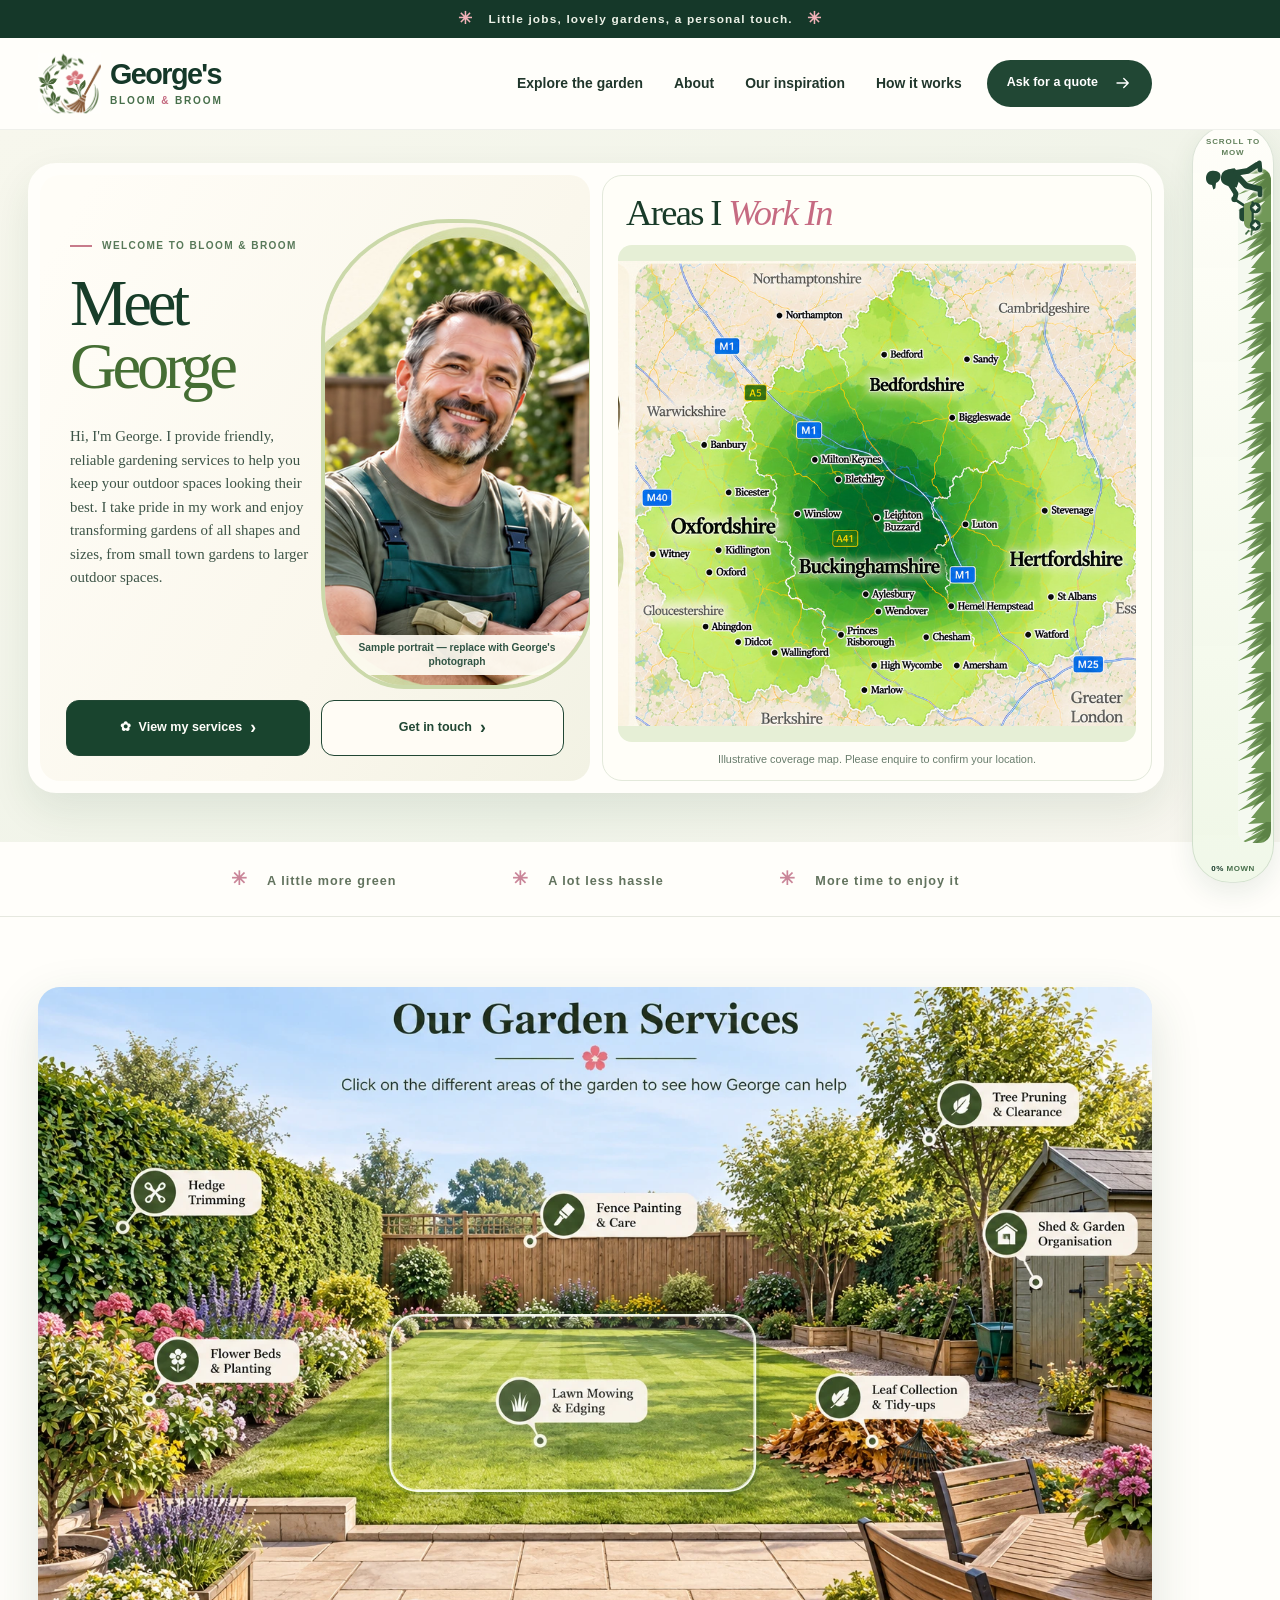
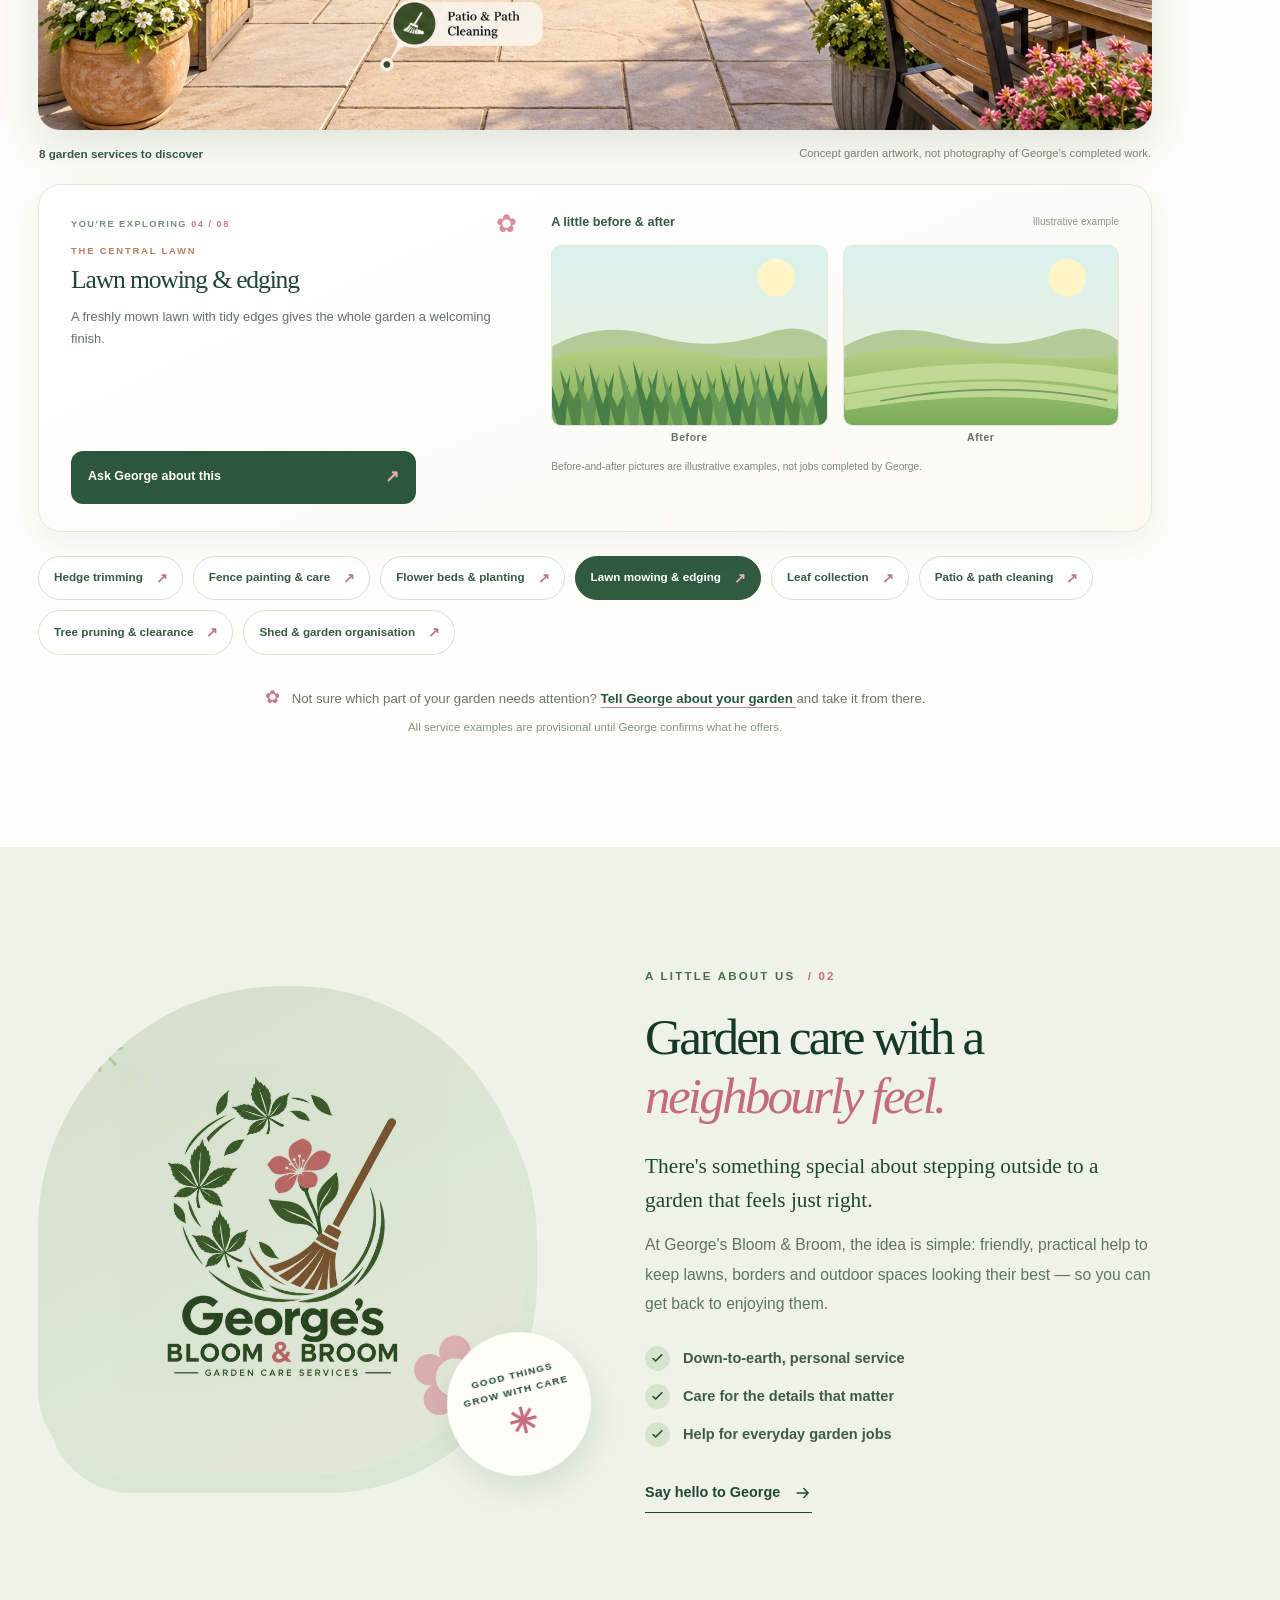
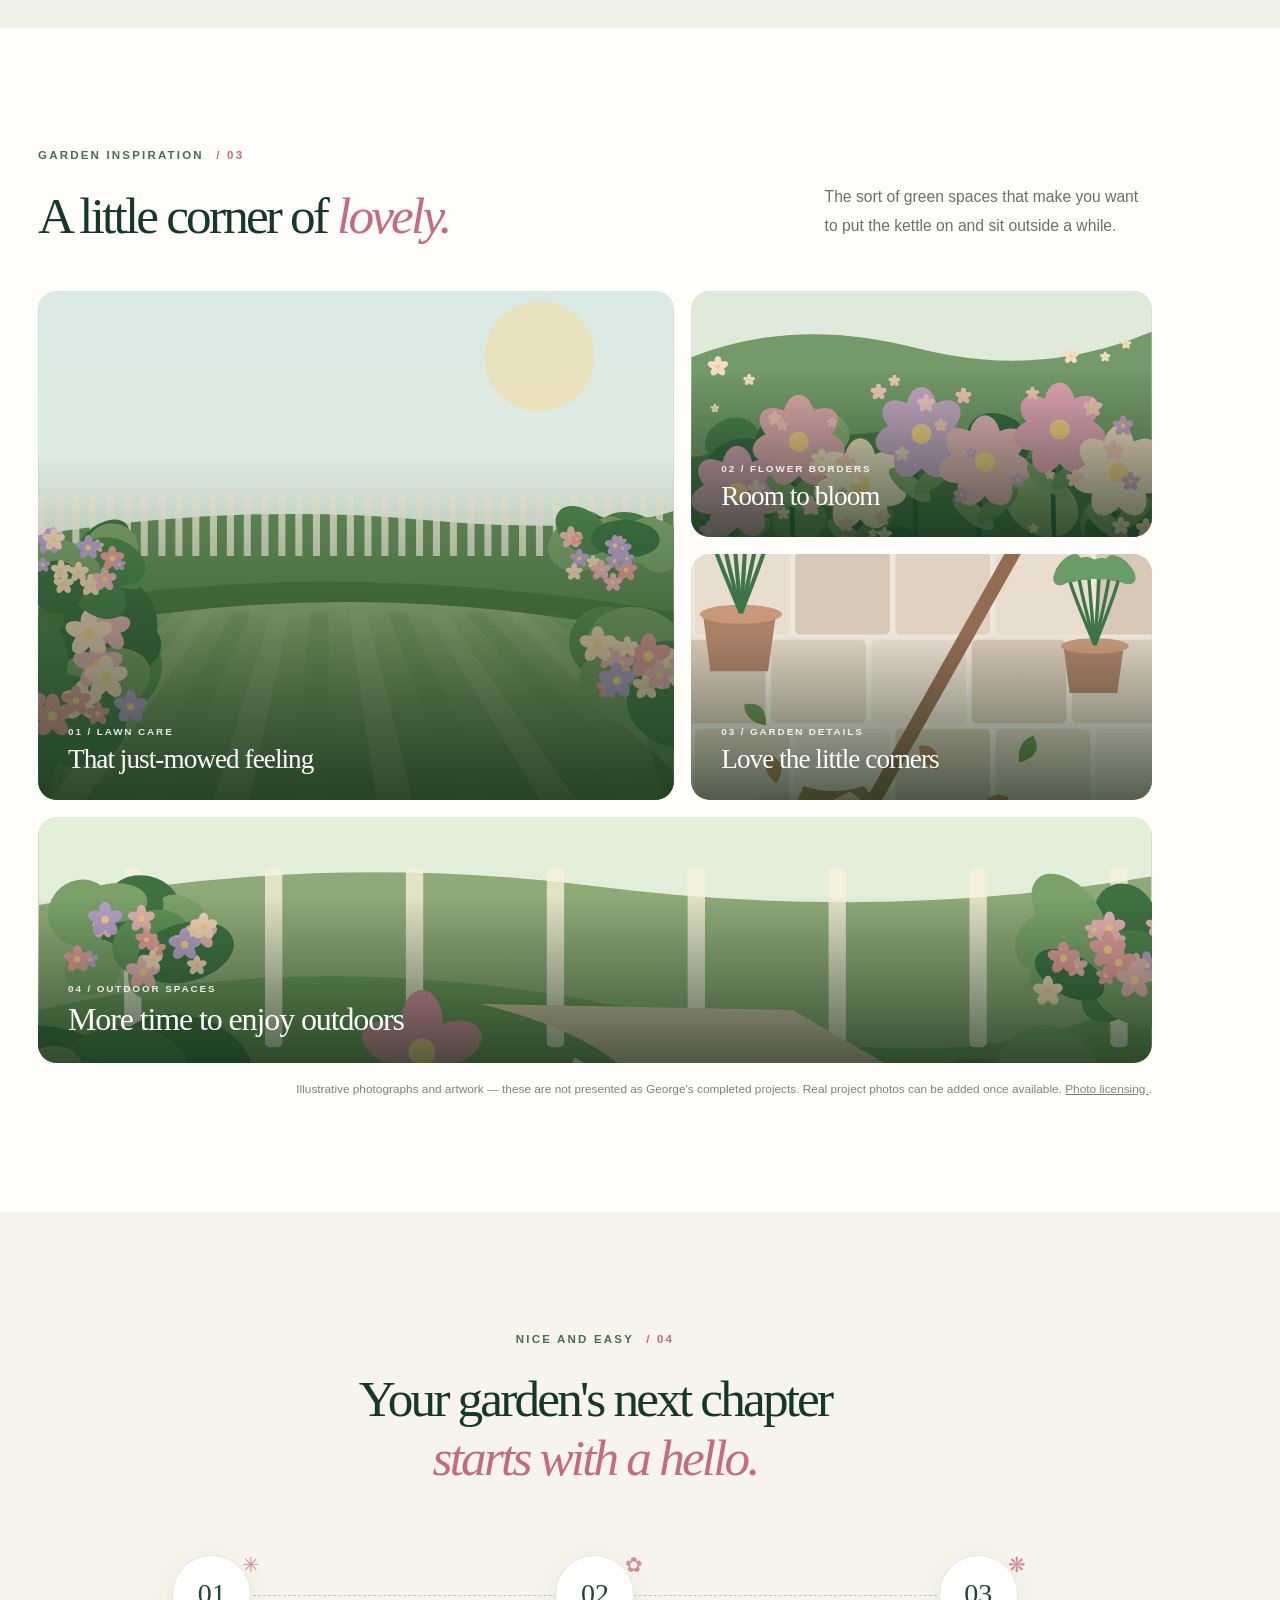
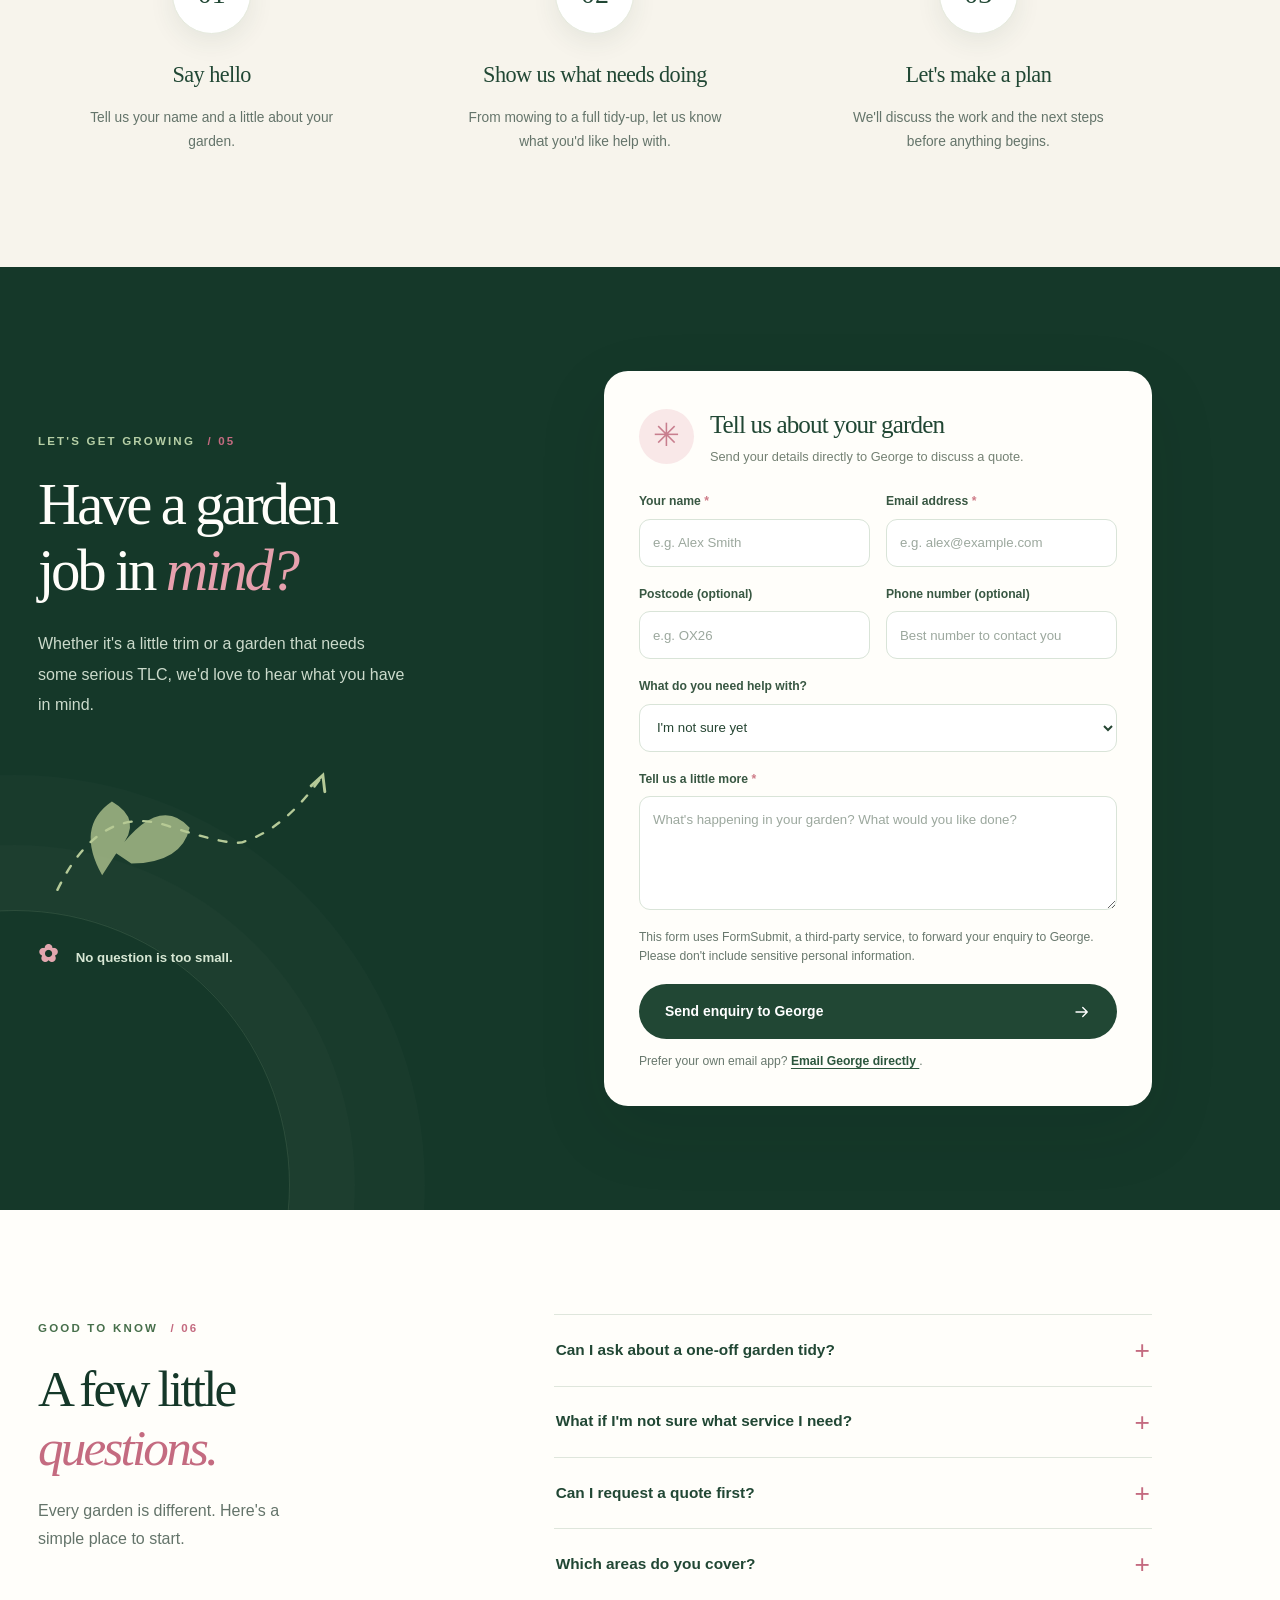
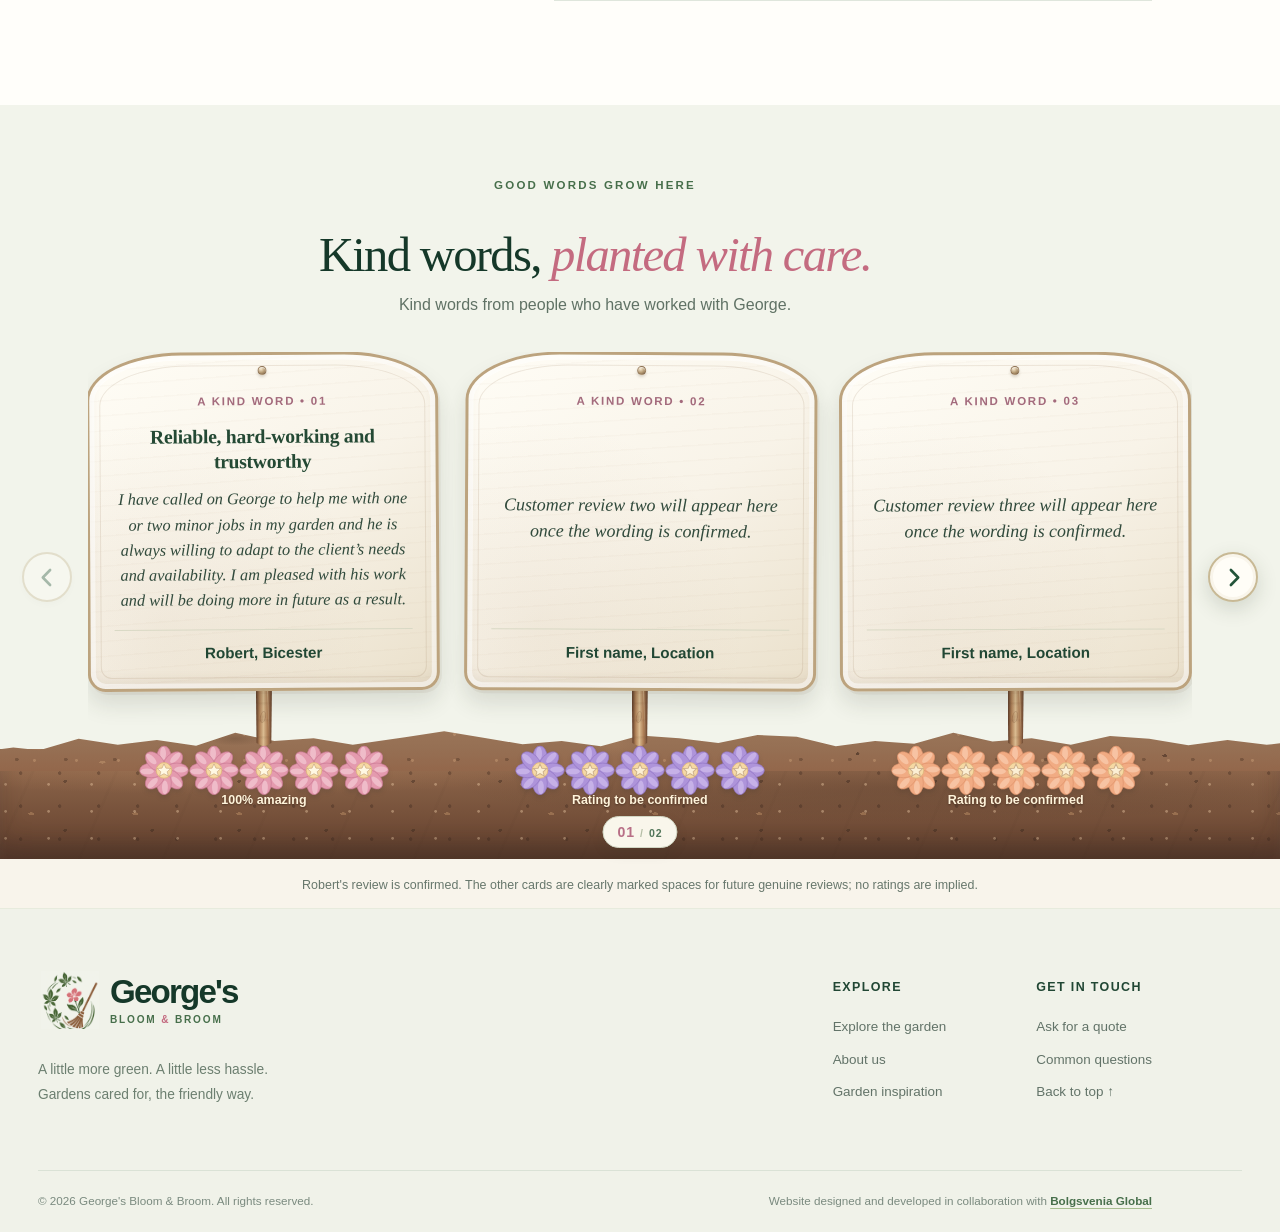
==== commit 46b6a792: "Add Bolgsvenia Global website coll. Updated footer content to include collaboration details with Bol" ====
--- a/index.html
+++ b/index.html
@@ -1230,9 +1230,15 @@
       2026
      </span>
      George's Bloom &amp; Broom. All rights reserved.
-    </span>
+    </span>    
     <span>
-     Website concept &middot; Details to confirm before launch
+      Website designed and developed in collaboration with
+      <a href="https://bolgsveniaglobal.co.uk/"
+         target="_blank"
+         rel="noopener noreferrer"
+         style="color:#476f4b;font-weight:700;text-decoration:underline;text-decoration-color:#a8be90;text-underline-offset:3px;">
+        Bolgsvenia Global
+      </a>
     </span>
    </div>
   </footer>
--- a/styles.css
+++ b/styles.css
@@ -4286,3 +4286,13 @@
 }
 /* Portrait within its organic cut-out is centred across breakpoints. */
 .gb-welcome-portrait img { object-position: 50% 43%; }
+
+/* Remove oversized decorative navigation vine */
+.gb-vine-border {
+  display: none !important;
+}
+
+/* Keep the normal navigation bar */
+.site-header {
+  overflow: visible;
+}
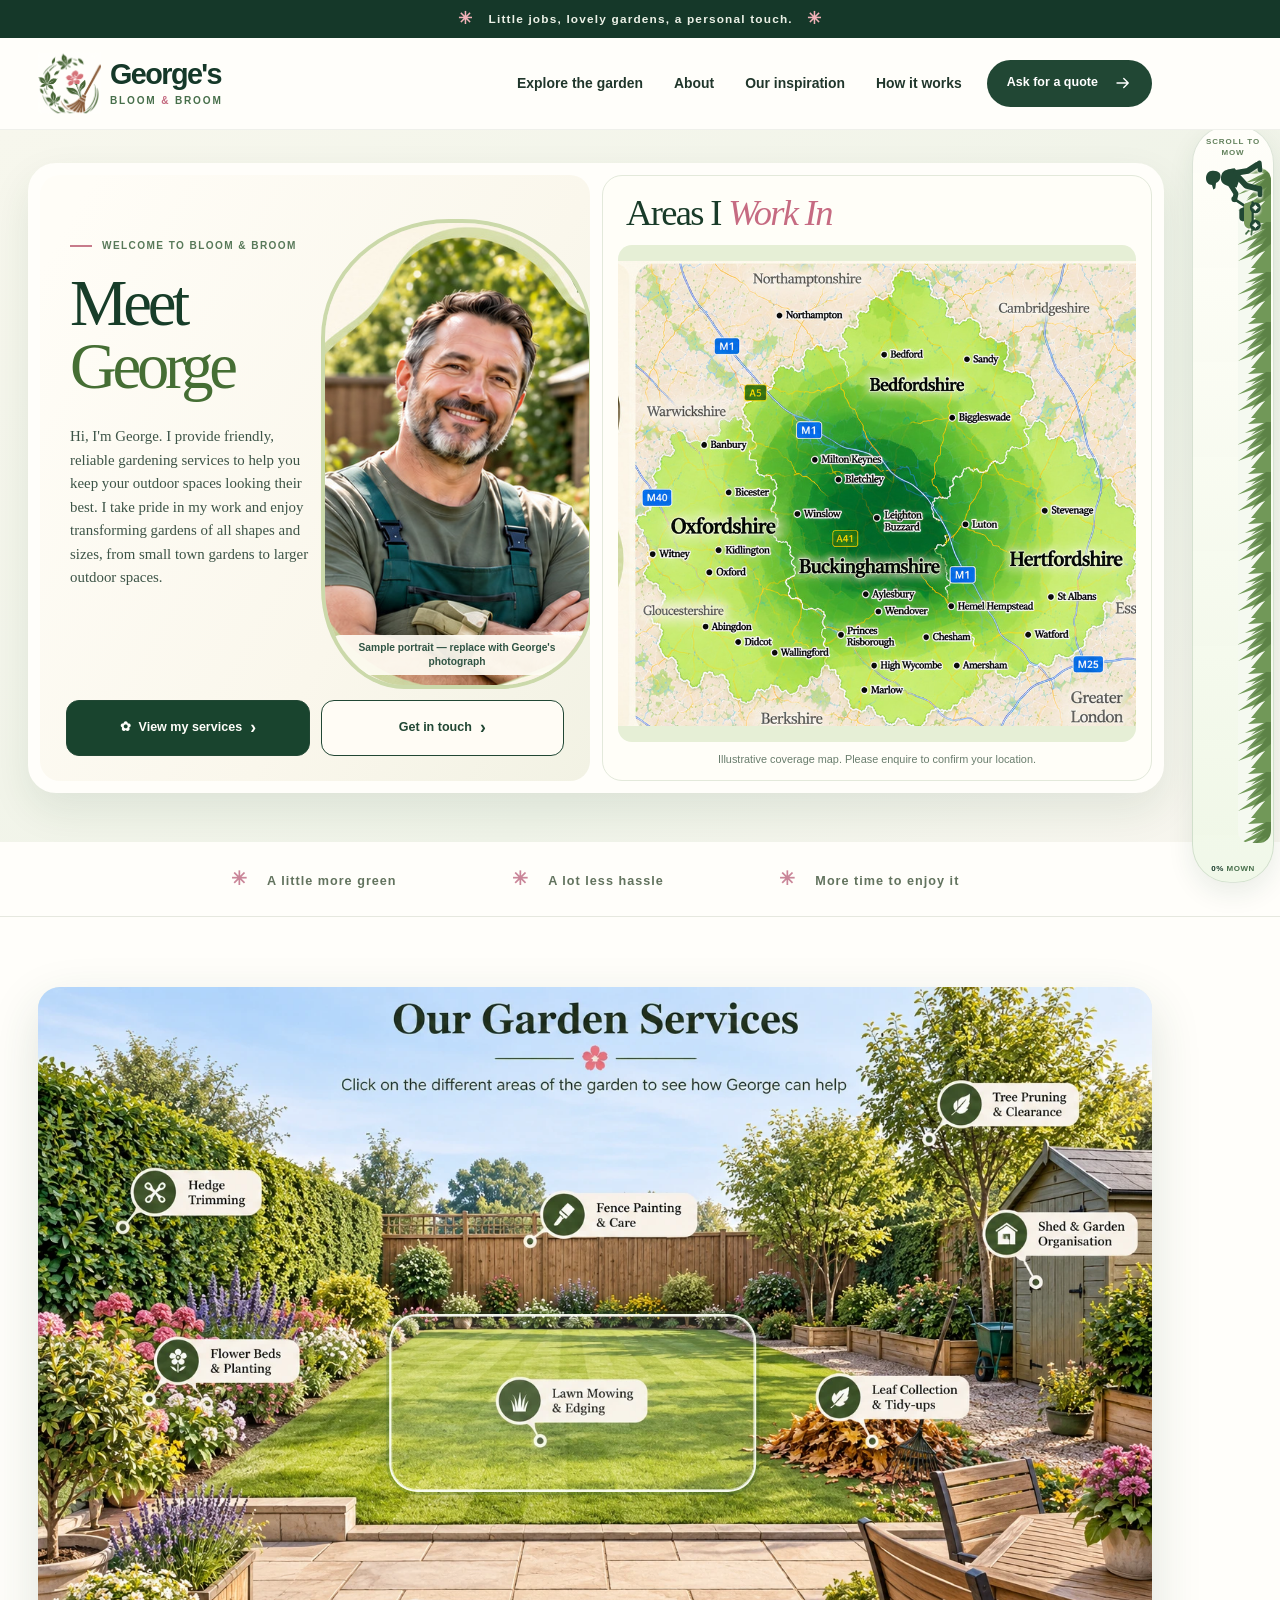
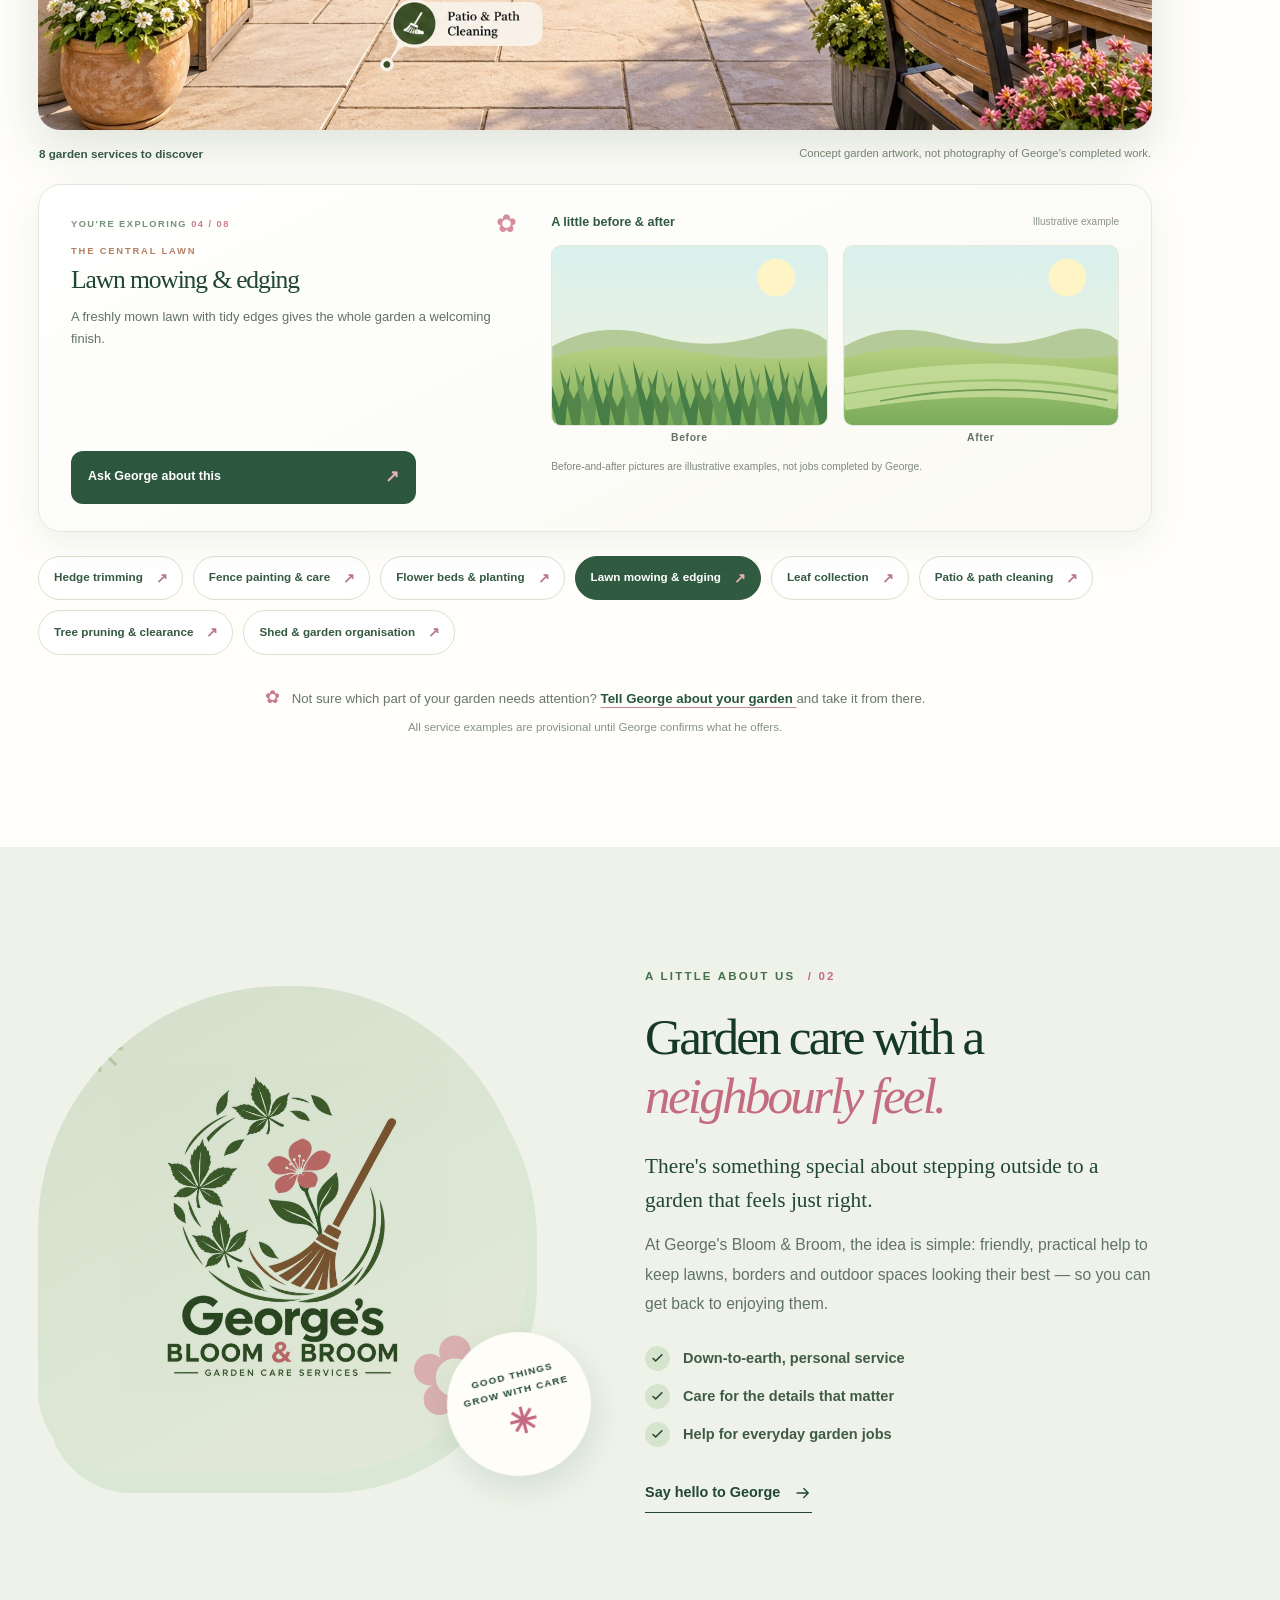
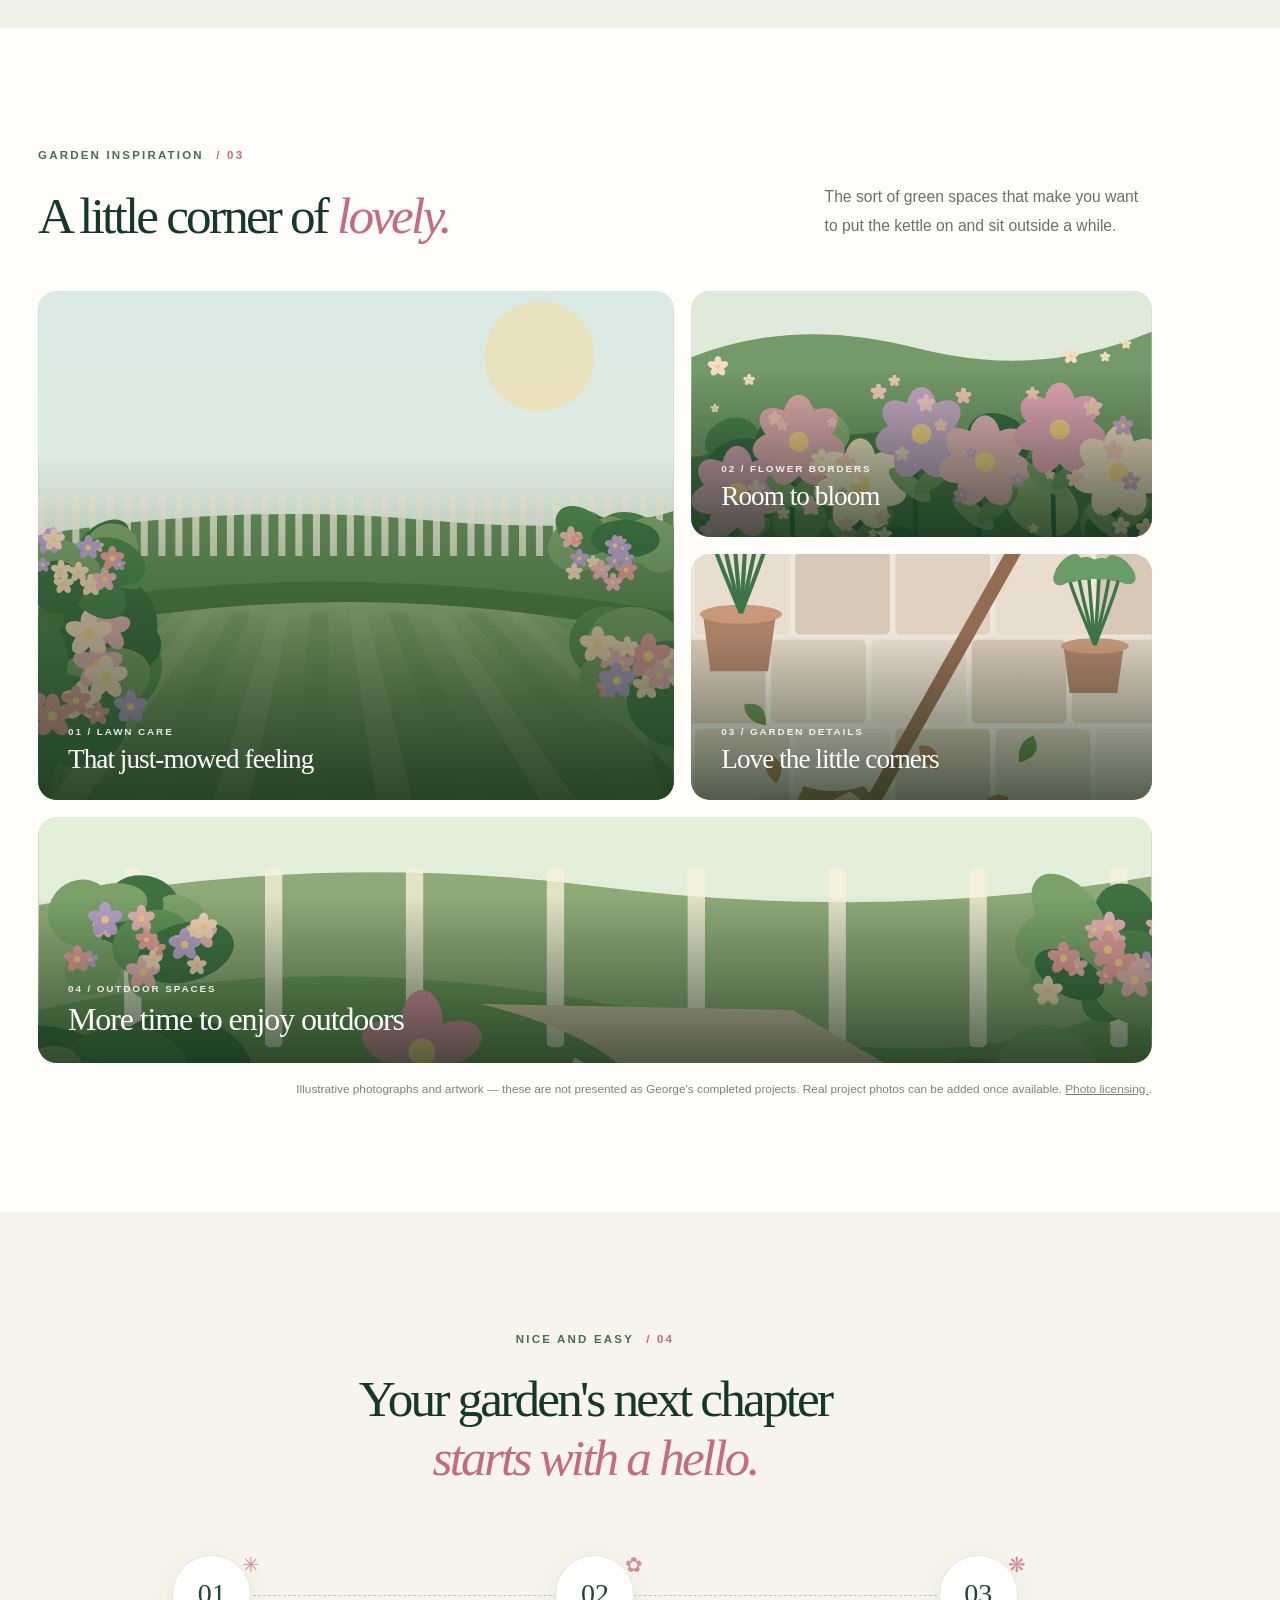
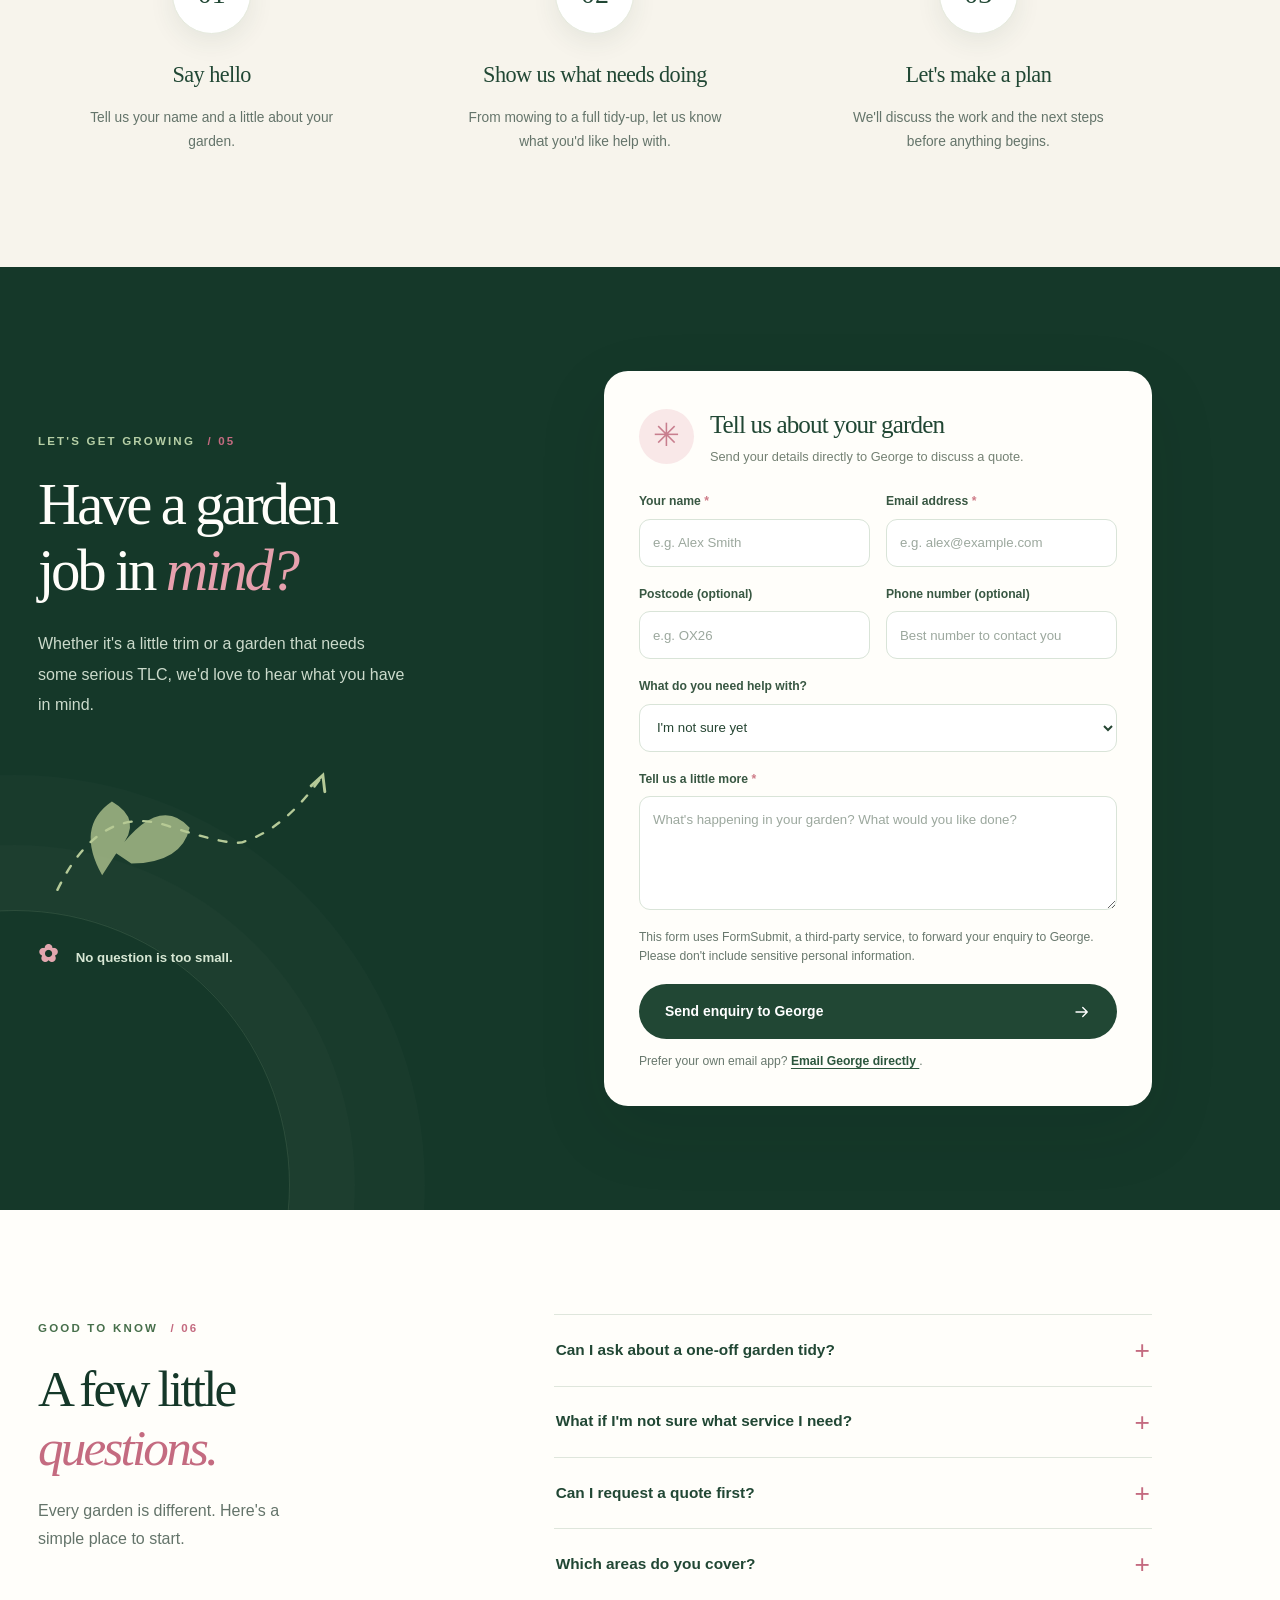
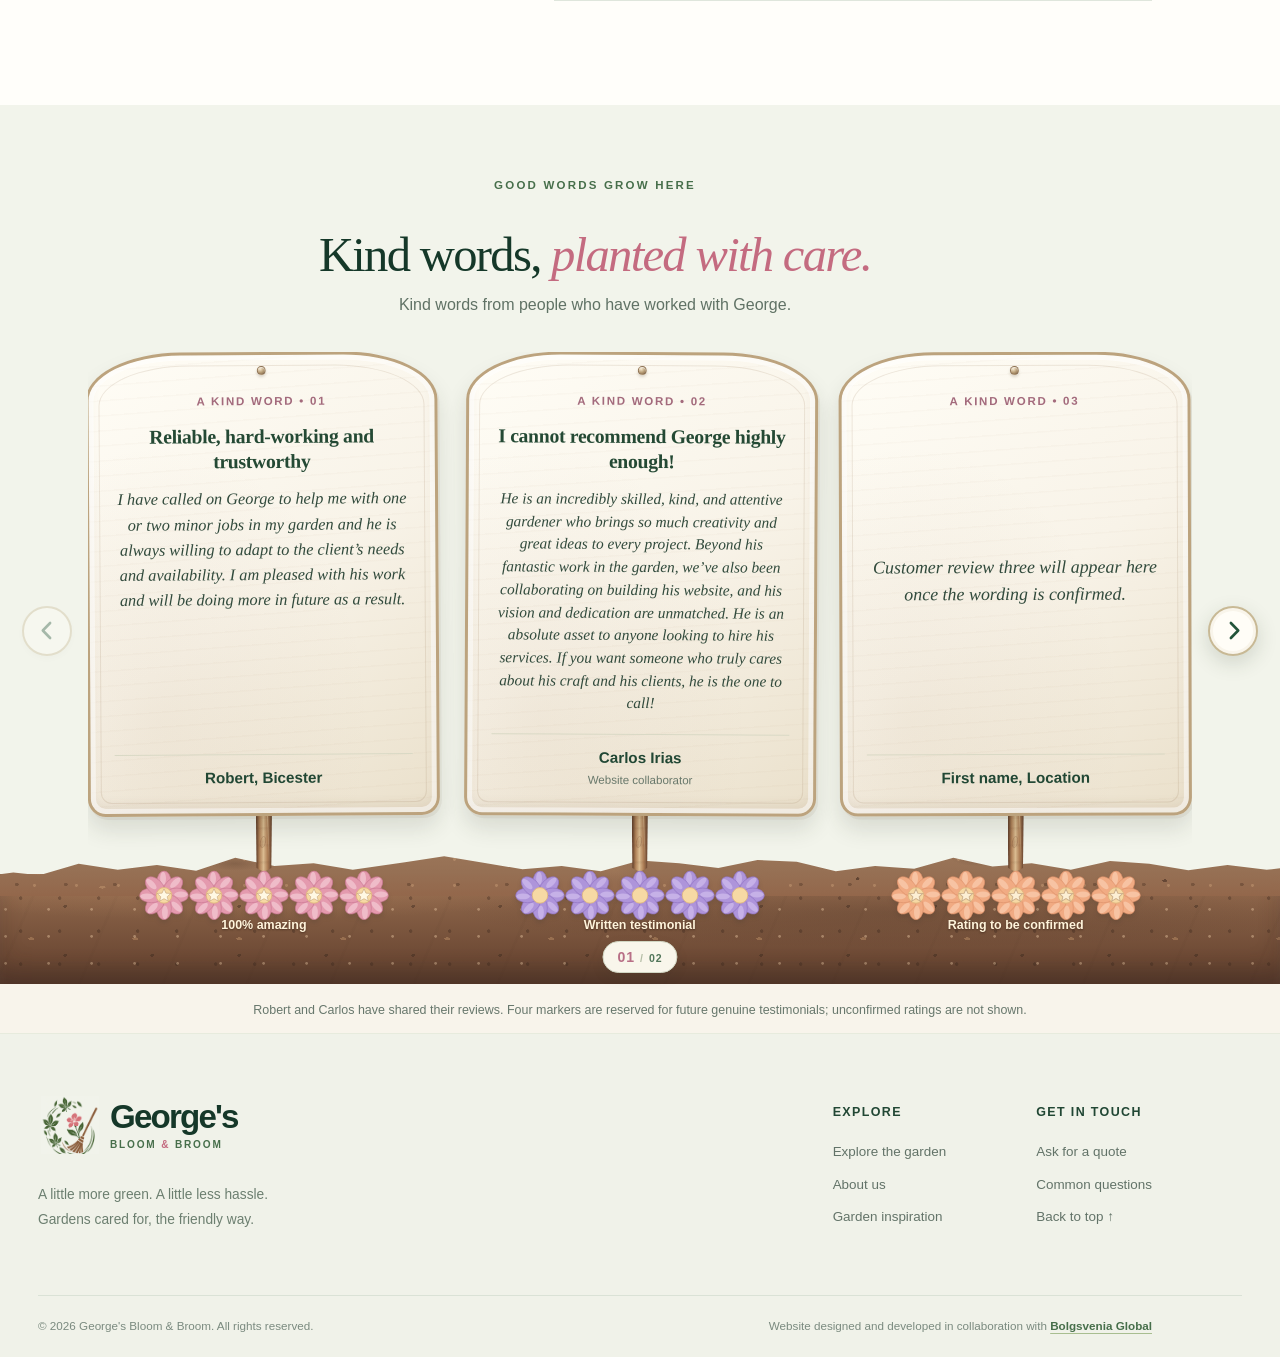
==== commit f914bfea: "Add Carlos Irias testimonial to reviews" ====
--- a/index.html
+++ b/index.html
@@ -1121,11 +1121,14 @@
 <span class="bb-rating-caption">100% amazing</span>
 </article>
 <article class="bb-review" data-review-number="2">
-  <div class="bb-review-marker"><span class="bb-marker-top">A KIND WORD &bull; 02</span><p class="bb-review-text">Customer review two will appear here once the wording is confirmed.</p><p class="bb-review-author">First name, Location</p></div>
+  <div class="bb-review-marker"><span class="bb-marker-top">A KIND WORD &bull; 02</span>
+<h3 class="bb-review-title">I cannot recommend George highly enough!</h3>
+<p class="bb-review-text" style="font-size:.96rem;line-height:1.48;">He is an incredibly skilled, kind, and attentive gardener who brings so much creativity and great ideas to every project. Beyond his fantastic work in the garden, we’ve also been collaborating on building his website, and his vision and dedication are unmatched. He is an absolute asset to anyone looking to hire his services. If you want someone who truly cares about his craft and his clients, he is the one to call!</p>
+<p class="bb-review-author">Carlos Irias<span style="display:block;margin-top:4px;font-size:.72rem;font-weight:500;color:#68786b;">Website collaborator</span></p></div>
 <div class="bb-marker-stake" aria-hidden="true"></div>
 <div class="bb-soil-impact" aria-hidden="true"></div>
-<div class="bb-flower-rating" role="img" aria-label="No rating supplied or confirmed."><span class="bb-rating-flower" aria-hidden="true"><svg class="bb-petal-blossom" viewBox="0 0 70 70" aria-hidden="true" focusable="false"><g class="bb-flower-leaves"><path d="M34 45C24 43 15 47 14 58c10 0 20-3 23-11" fill="#6d9659"/><path d="M36 45c13-9 19-4 22 7-12 4-19-2-23-4" fill="#7ba66c"/><path d="M18 54l17-10M39 45l13 5" fill="none" stroke="#b6c99b" stroke-width="1.2"/></g><g class="bb-flower-petals"><ellipse class="bb-flower-petal" cx="35" cy="18.5" rx="9.5" ry="15" transform="rotate(0 35 35)"/><ellipse class="bb-flower-highlight" cx="33.8" cy="13" rx="3.8" ry="8.8" transform="rotate(0 35 35)"/><ellipse class="bb-flower-petal" cx="35" cy="18.5" rx="9.5" ry="15" transform="rotate(45 35 35)"/><ellipse class="bb-flower-highlight" cx="33.8" cy="13" rx="3.8" ry="8.8" transform="rotate(45 35 35)"/><ellipse class="bb-flower-petal" cx="35" cy="18.5" rx="9.5" ry="15" transform="rotate(90 35 35)"/><ellipse class="bb-flower-highlight" cx="33.8" cy="13" rx="3.8" ry="8.8" transform="rotate(90 35 35)"/><ellipse class="bb-flower-petal" cx="35" cy="18.5" rx="9.5" ry="15" transform="rotate(135 35 35)"/><ellipse class="bb-flower-highlight" cx="33.8" cy="13" rx="3.8" ry="8.8" transform="rotate(135 35 35)"/><ellipse class="bb-flower-petal" cx="35" cy="18.5" rx="9.5" ry="15" transform="rotate(180 35 35)"/><ellipse class="bb-flower-highlight" cx="33.8" cy="13" rx="3.8" ry="8.8" transform="rotate(180 35 35)"/><ellipse class="bb-flower-petal" cx="35" cy="18.5" rx="9.5" ry="15" transform="rotate(225 35 35)"/><ellipse class="bb-flower-highlight" cx="33.8" cy="13" rx="3.8" ry="8.8" transform="rotate(225 35 35)"/><ellipse class="bb-flower-petal" cx="35" cy="18.5" rx="9.5" ry="15" transform="rotate(270 35 35)"/><ellipse class="bb-flower-highlight" cx="33.8" cy="13" rx="3.8" ry="8.8" transform="rotate(270 35 35)"/><ellipse class="bb-flower-petal" cx="35" cy="18.5" rx="9.5" ry="15" transform="rotate(315 35 35)"/><ellipse class="bb-flower-highlight" cx="33.8" cy="13" rx="3.8" ry="8.8" transform="rotate(315 35 35)"/></g><circle cx="35" cy="35" r="10.1" fill="#f6d9a4" stroke="#e0b67d" stroke-width="1.1"/><path class="bb-flower-star" d="M35 26.6 37.5 32.1 43.7 32.5 39.1 36.8 40.6 42.4 35 39.2 29.4 42.4 30.9 36.8 26.3 32.5 32.5 32.1Z"/></svg></span><span class="bb-rating-flower" aria-hidden="true"><svg class="bb-petal-blossom" viewBox="0 0 70 70" aria-hidden="true" focusable="false"><g class="bb-flower-leaves"><path d="M34 45C24 43 15 47 14 58c10 0 20-3 23-11" fill="#6d9659"/><path d="M36 45c13-9 19-4 22 7-12 4-19-2-23-4" fill="#7ba66c"/><path d="M18 54l17-10M39 45l13 5" fill="none" stroke="#b6c99b" stroke-width="1.2"/></g><g class="bb-flower-petals"><ellipse class="bb-flower-petal" cx="35" cy="18.5" rx="9.5" ry="15" transform="rotate(0 35 35)"/><ellipse class="bb-flower-highlight" cx="33.8" cy="13" rx="3.8" ry="8.8" transform="rotate(0 35 35)"/><ellipse class="bb-flower-petal" cx="35" cy="18.5" rx="9.5" ry="15" transform="rotate(45 35 35)"/><ellipse class="bb-flower-highlight" cx="33.8" cy="13" rx="3.8" ry="8.8" transform="rotate(45 35 35)"/><ellipse class="bb-flower-petal" cx="35" cy="18.5" rx="9.5" ry="15" transform="rotate(90 35 35)"/><ellipse class="bb-flower-highlight" cx="33.8" cy="13" rx="3.8" ry="8.8" transform="rotate(90 35 35)"/><ellipse class="bb-flower-petal" cx="35" cy="18.5" rx="9.5" ry="15" transform="rotate(135 35 35)"/><ellipse class="bb-flower-highlight" cx="33.8" cy="13" rx="3.8" ry="8.8" transform="rotate(135 35 35)"/><ellipse class="bb-flower-petal" cx="35" cy="18.5" rx="9.5" ry="15" transform="rotate(180 35 35)"/><ellipse class="bb-flower-highlight" cx="33.8" cy="13" rx="3.8" ry="8.8" transform="rotate(180 35 35)"/><ellipse class="bb-flower-petal" cx="35" cy="18.5" rx="9.5" ry="15" transform="rotate(225 35 35)"/><ellipse class="bb-flower-highlight" cx="33.8" cy="13" rx="3.8" ry="8.8" transform="rotate(225 35 35)"/><ellipse class="bb-flower-petal" cx="35" cy="18.5" rx="9.5" ry="15" transform="rotate(270 35 35)"/><ellipse class="bb-flower-highlight" cx="33.8" cy="13" rx="3.8" ry="8.8" transform="rotate(270 35 35)"/><ellipse class="bb-flower-petal" cx="35" cy="18.5" rx="9.5" ry="15" transform="rotate(315 35 35)"/><ellipse class="bb-flower-highlight" cx="33.8" cy="13" rx="3.8" ry="8.8" transform="rotate(315 35 35)"/></g><circle cx="35" cy="35" r="10.1" fill="#f6d9a4" stroke="#e0b67d" stroke-width="1.1"/><path class="bb-flower-star" d="M35 26.6 37.5 32.1 43.7 32.5 39.1 36.8 40.6 42.4 35 39.2 29.4 42.4 30.9 36.8 26.3 32.5 32.5 32.1Z"/></svg></span><span class="bb-rating-flower" aria-hidden="true"><svg class="bb-petal-blossom" viewBox="0 0 70 70" aria-hidden="true" focusable="false"><g class="bb-flower-leaves"><path d="M34 45C24 43 15 47 14 58c10 0 20-3 23-11" fill="#6d9659"/><path d="M36 45c13-9 19-4 22 7-12 4-19-2-23-4" fill="#7ba66c"/><path d="M18 54l17-10M39 45l13 5" fill="none" stroke="#b6c99b" stroke-width="1.2"/></g><g class="bb-flower-petals"><ellipse class="bb-flower-petal" cx="35" cy="18.5" rx="9.5" ry="15" transform="rotate(0 35 35)"/><ellipse class="bb-flower-highlight" cx="33.8" cy="13" rx="3.8" ry="8.8" transform="rotate(0 35 35)"/><ellipse class="bb-flower-petal" cx="35" cy="18.5" rx="9.5" ry="15" transform="rotate(45 35 35)"/><ellipse class="bb-flower-highlight" cx="33.8" cy="13" rx="3.8" ry="8.8" transform="rotate(45 35 35)"/><ellipse class="bb-flower-petal" cx="35" cy="18.5" rx="9.5" ry="15" transform="rotate(90 35 35)"/><ellipse class="bb-flower-highlight" cx="33.8" cy="13" rx="3.8" ry="8.8" transform="rotate(90 35 35)"/><ellipse class="bb-flower-petal" cx="35" cy="18.5" rx="9.5" ry="15" transform="rotate(135 35 35)"/><ellipse class="bb-flower-highlight" cx="33.8" cy="13" rx="3.8" ry="8.8" transform="rotate(135 35 35)"/><ellipse class="bb-flower-petal" cx="35" cy="18.5" rx="9.5" ry="15" transform="rotate(180 35 35)"/><ellipse class="bb-flower-highlight" cx="33.8" cy="13" rx="3.8" ry="8.8" transform="rotate(180 35 35)"/><ellipse class="bb-flower-petal" cx="35" cy="18.5" rx="9.5" ry="15" transform="rotate(225 35 35)"/><ellipse class="bb-flower-highlight" cx="33.8" cy="13" rx="3.8" ry="8.8" transform="rotate(225 35 35)"/><ellipse class="bb-flower-petal" cx="35" cy="18.5" rx="9.5" ry="15" transform="rotate(270 35 35)"/><ellipse class="bb-flower-highlight" cx="33.8" cy="13" rx="3.8" ry="8.8" transform="rotate(270 35 35)"/><ellipse class="bb-flower-petal" cx="35" cy="18.5" rx="9.5" ry="15" transform="rotate(315 35 35)"/><ellipse class="bb-flower-highlight" cx="33.8" cy="13" rx="3.8" ry="8.8" transform="rotate(315 35 35)"/></g><circle cx="35" cy="35" r="10.1" fill="#f6d9a4" stroke="#e0b67d" stroke-width="1.1"/><path class="bb-flower-star" d="M35 26.6 37.5 32.1 43.7 32.5 39.1 36.8 40.6 42.4 35 39.2 29.4 42.4 30.9 36.8 26.3 32.5 32.5 32.1Z"/></svg></span><span class="bb-rating-flower" aria-hidden="true"><svg class="bb-petal-blossom" viewBox="0 0 70 70" aria-hidden="true" focusable="false"><g class="bb-flower-leaves"><path d="M34 45C24 43 15 47 14 58c10 0 20-3 23-11" fill="#6d9659"/><path d="M36 45c13-9 19-4 22 7-12 4-19-2-23-4" fill="#7ba66c"/><path d="M18 54l17-10M39 45l13 5" fill="none" stroke="#b6c99b" stroke-width="1.2"/></g><g class="bb-flower-petals"><ellipse class="bb-flower-petal" cx="35" cy="18.5" rx="9.5" ry="15" transform="rotate(0 35 35)"/><ellipse class="bb-flower-highlight" cx="33.8" cy="13" rx="3.8" ry="8.8" transform="rotate(0 35 35)"/><ellipse class="bb-flower-petal" cx="35" cy="18.5" rx="9.5" ry="15" transform="rotate(45 35 35)"/><ellipse class="bb-flower-highlight" cx="33.8" cy="13" rx="3.8" ry="8.8" transform="rotate(45 35 35)"/><ellipse class="bb-flower-petal" cx="35" cy="18.5" rx="9.5" ry="15" transform="rotate(90 35 35)"/><ellipse class="bb-flower-highlight" cx="33.8" cy="13" rx="3.8" ry="8.8" transform="rotate(90 35 35)"/><ellipse class="bb-flower-petal" cx="35" cy="18.5" rx="9.5" ry="15" transform="rotate(135 35 35)"/><ellipse class="bb-flower-highlight" cx="33.8" cy="13" rx="3.8" ry="8.8" transform="rotate(135 35 35)"/><ellipse class="bb-flower-petal" cx="35" cy="18.5" rx="9.5" ry="15" transform="rotate(180 35 35)"/><ellipse class="bb-flower-highlight" cx="33.8" cy="13" rx="3.8" ry="8.8" transform="rotate(180 35 35)"/><ellipse class="bb-flower-petal" cx="35" cy="18.5" rx="9.5" ry="15" transform="rotate(225 35 35)"/><ellipse class="bb-flower-highlight" cx="33.8" cy="13" rx="3.8" ry="8.8" transform="rotate(225 35 35)"/><ellipse class="bb-flower-petal" cx="35" cy="18.5" rx="9.5" ry="15" transform="rotate(270 35 35)"/><ellipse class="bb-flower-highlight" cx="33.8" cy="13" rx="3.8" ry="8.8" transform="rotate(270 35 35)"/><ellipse class="bb-flower-petal" cx="35" cy="18.5" rx="9.5" ry="15" transform="rotate(315 35 35)"/><ellipse class="bb-flower-highlight" cx="33.8" cy="13" rx="3.8" ry="8.8" transform="rotate(315 35 35)"/></g><circle cx="35" cy="35" r="10.1" fill="#f6d9a4" stroke="#e0b67d" stroke-width="1.1"/><path class="bb-flower-star" d="M35 26.6 37.5 32.1 43.7 32.5 39.1 36.8 40.6 42.4 35 39.2 29.4 42.4 30.9 36.8 26.3 32.5 32.5 32.1Z"/></svg></span><span class="bb-rating-flower" aria-hidden="true"><svg class="bb-petal-blossom" viewBox="0 0 70 70" aria-hidden="true" focusable="false"><g class="bb-flower-leaves"><path d="M34 45C24 43 15 47 14 58c10 0 20-3 23-11" fill="#6d9659"/><path d="M36 45c13-9 19-4 22 7-12 4-19-2-23-4" fill="#7ba66c"/><path d="M18 54l17-10M39 45l13 5" fill="none" stroke="#b6c99b" stroke-width="1.2"/></g><g class="bb-flower-petals"><ellipse class="bb-flower-petal" cx="35" cy="18.5" rx="9.5" ry="15" transform="rotate(0 35 35)"/><ellipse class="bb-flower-highlight" cx="33.8" cy="13" rx="3.8" ry="8.8" transform="rotate(0 35 35)"/><ellipse class="bb-flower-petal" cx="35" cy="18.5" rx="9.5" ry="15" transform="rotate(45 35 35)"/><ellipse class="bb-flower-highlight" cx="33.8" cy="13" rx="3.8" ry="8.8" transform="rotate(45 35 35)"/><ellipse class="bb-flower-petal" cx="35" cy="18.5" rx="9.5" ry="15" transform="rotate(90 35 35)"/><ellipse class="bb-flower-highlight" cx="33.8" cy="13" rx="3.8" ry="8.8" transform="rotate(90 35 35)"/><ellipse class="bb-flower-petal" cx="35" cy="18.5" rx="9.5" ry="15" transform="rotate(135 35 35)"/><ellipse class="bb-flower-highlight" cx="33.8" cy="13" rx="3.8" ry="8.8" transform="rotate(135 35 35)"/><ellipse class="bb-flower-petal" cx="35" cy="18.5" rx="9.5" ry="15" transform="rotate(180 35 35)"/><ellipse class="bb-flower-highlight" cx="33.8" cy="13" rx="3.8" ry="8.8" transform="rotate(180 35 35)"/><ellipse class="bb-flower-petal" cx="35" cy="18.5" rx="9.5" ry="15" transform="rotate(225 35 35)"/><ellipse class="bb-flower-highlight" cx="33.8" cy="13" rx="3.8" ry="8.8" transform="rotate(225 35 35)"/><ellipse class="bb-flower-petal" cx="35" cy="18.5" rx="9.5" ry="15" transform="rotate(270 35 35)"/><ellipse class="bb-flower-highlight" cx="33.8" cy="13" rx="3.8" ry="8.8" transform="rotate(270 35 35)"/><ellipse class="bb-flower-petal" cx="35" cy="18.5" rx="9.5" ry="15" transform="rotate(315 35 35)"/><ellipse class="bb-flower-highlight" cx="33.8" cy="13" rx="3.8" ry="8.8" transform="rotate(315 35 35)"/></g><circle cx="35" cy="35" r="10.1" fill="#f6d9a4" stroke="#e0b67d" stroke-width="1.1"/><path class="bb-flower-star" d="M35 26.6 37.5 32.1 43.7 32.5 39.1 36.8 40.6 42.4 35 39.2 29.4 42.4 30.9 36.8 26.3 32.5 32.5 32.1Z"/></svg></span></div>
-<span class="bb-rating-caption">Rating to be confirmed</span>
+<div class="bb-flower-rating" aria-hidden="true"><span class="bb-rating-flower" aria-hidden="true"><svg class="bb-petal-blossom" viewBox="0 0 70 70" aria-hidden="true" focusable="false"><g class="bb-flower-leaves"><path d="M34 45C24 43 15 47 14 58c10 0 20-3 23-11" fill="#6d9659"/><path d="M36 45c13-9 19-4 22 7-12 4-19-2-23-4" fill="#7ba66c"/><path d="M18 54l17-10M39 45l13 5" fill="none" stroke="#b6c99b" stroke-width="1.2"/></g><g class="bb-flower-petals"><ellipse class="bb-flower-petal" cx="35" cy="18.5" rx="9.5" ry="15" transform="rotate(0 35 35)"/><ellipse class="bb-flower-highlight" cx="33.8" cy="13" rx="3.8" ry="8.8" transform="rotate(0 35 35)"/><ellipse class="bb-flower-petal" cx="35" cy="18.5" rx="9.5" ry="15" transform="rotate(45 35 35)"/><ellipse class="bb-flower-highlight" cx="33.8" cy="13" rx="3.8" ry="8.8" transform="rotate(45 35 35)"/><ellipse class="bb-flower-petal" cx="35" cy="18.5" rx="9.5" ry="15" transform="rotate(90 35 35)"/><ellipse class="bb-flower-highlight" cx="33.8" cy="13" rx="3.8" ry="8.8" transform="rotate(90 35 35)"/><ellipse class="bb-flower-petal" cx="35" cy="18.5" rx="9.5" ry="15" transform="rotate(135 35 35)"/><ellipse class="bb-flower-highlight" cx="33.8" cy="13" rx="3.8" ry="8.8" transform="rotate(135 35 35)"/><ellipse class="bb-flower-petal" cx="35" cy="18.5" rx="9.5" ry="15" transform="rotate(180 35 35)"/><ellipse class="bb-flower-highlight" cx="33.8" cy="13" rx="3.8" ry="8.8" transform="rotate(180 35 35)"/><ellipse class="bb-flower-petal" cx="35" cy="18.5" rx="9.5" ry="15" transform="rotate(225 35 35)"/><ellipse class="bb-flower-highlight" cx="33.8" cy="13" rx="3.8" ry="8.8" transform="rotate(225 35 35)"/><ellipse class="bb-flower-petal" cx="35" cy="18.5" rx="9.5" ry="15" transform="rotate(270 35 35)"/><ellipse class="bb-flower-highlight" cx="33.8" cy="13" rx="3.8" ry="8.8" transform="rotate(270 35 35)"/><ellipse class="bb-flower-petal" cx="35" cy="18.5" rx="9.5" ry="15" transform="rotate(315 35 35)"/><ellipse class="bb-flower-highlight" cx="33.8" cy="13" rx="3.8" ry="8.8" transform="rotate(315 35 35)"/></g><circle cx="35" cy="35" r="10.1" fill="#f6d9a4" stroke="#e0b67d" stroke-width="1.1"/></svg></span><span class="bb-rating-flower" aria-hidden="true"><svg class="bb-petal-blossom" viewBox="0 0 70 70" aria-hidden="true" focusable="false"><g class="bb-flower-leaves"><path d="M34 45C24 43 15 47 14 58c10 0 20-3 23-11" fill="#6d9659"/><path d="M36 45c13-9 19-4 22 7-12 4-19-2-23-4" fill="#7ba66c"/><path d="M18 54l17-10M39 45l13 5" fill="none" stroke="#b6c99b" stroke-width="1.2"/></g><g class="bb-flower-petals"><ellipse class="bb-flower-petal" cx="35" cy="18.5" rx="9.5" ry="15" transform="rotate(0 35 35)"/><ellipse class="bb-flower-highlight" cx="33.8" cy="13" rx="3.8" ry="8.8" transform="rotate(0 35 35)"/><ellipse class="bb-flower-petal" cx="35" cy="18.5" rx="9.5" ry="15" transform="rotate(45 35 35)"/><ellipse class="bb-flower-highlight" cx="33.8" cy="13" rx="3.8" ry="8.8" transform="rotate(45 35 35)"/><ellipse class="bb-flower-petal" cx="35" cy="18.5" rx="9.5" ry="15" transform="rotate(90 35 35)"/><ellipse class="bb-flower-highlight" cx="33.8" cy="13" rx="3.8" ry="8.8" transform="rotate(90 35 35)"/><ellipse class="bb-flower-petal" cx="35" cy="18.5" rx="9.5" ry="15" transform="rotate(135 35 35)"/><ellipse class="bb-flower-highlight" cx="33.8" cy="13" rx="3.8" ry="8.8" transform="rotate(135 35 35)"/><ellipse class="bb-flower-petal" cx="35" cy="18.5" rx="9.5" ry="15" transform="rotate(180 35 35)"/><ellipse class="bb-flower-highlight" cx="33.8" cy="13" rx="3.8" ry="8.8" transform="rotate(180 35 35)"/><ellipse class="bb-flower-petal" cx="35" cy="18.5" rx="9.5" ry="15" transform="rotate(225 35 35)"/><ellipse class="bb-flower-highlight" cx="33.8" cy="13" rx="3.8" ry="8.8" transform="rotate(225 35 35)"/><ellipse class="bb-flower-petal" cx="35" cy="18.5" rx="9.5" ry="15" transform="rotate(270 35 35)"/><ellipse class="bb-flower-highlight" cx="33.8" cy="13" rx="3.8" ry="8.8" transform="rotate(270 35 35)"/><ellipse class="bb-flower-petal" cx="35" cy="18.5" rx="9.5" ry="15" transform="rotate(315 35 35)"/><ellipse class="bb-flower-highlight" cx="33.8" cy="13" rx="3.8" ry="8.8" transform="rotate(315 35 35)"/></g><circle cx="35" cy="35" r="10.1" fill="#f6d9a4" stroke="#e0b67d" stroke-width="1.1"/></svg></span><span class="bb-rating-flower" aria-hidden="true"><svg class="bb-petal-blossom" viewBox="0 0 70 70" aria-hidden="true" focusable="false"><g class="bb-flower-leaves"><path d="M34 45C24 43 15 47 14 58c10 0 20-3 23-11" fill="#6d9659"/><path d="M36 45c13-9 19-4 22 7-12 4-19-2-23-4" fill="#7ba66c"/><path d="M18 54l17-10M39 45l13 5" fill="none" stroke="#b6c99b" stroke-width="1.2"/></g><g class="bb-flower-petals"><ellipse class="bb-flower-petal" cx="35" cy="18.5" rx="9.5" ry="15" transform="rotate(0 35 35)"/><ellipse class="bb-flower-highlight" cx="33.8" cy="13" rx="3.8" ry="8.8" transform="rotate(0 35 35)"/><ellipse class="bb-flower-petal" cx="35" cy="18.5" rx="9.5" ry="15" transform="rotate(45 35 35)"/><ellipse class="bb-flower-highlight" cx="33.8" cy="13" rx="3.8" ry="8.8" transform="rotate(45 35 35)"/><ellipse class="bb-flower-petal" cx="35" cy="18.5" rx="9.5" ry="15" transform="rotate(90 35 35)"/><ellipse class="bb-flower-highlight" cx="33.8" cy="13" rx="3.8" ry="8.8" transform="rotate(90 35 35)"/><ellipse class="bb-flower-petal" cx="35" cy="18.5" rx="9.5" ry="15" transform="rotate(135 35 35)"/><ellipse class="bb-flower-highlight" cx="33.8" cy="13" rx="3.8" ry="8.8" transform="rotate(135 35 35)"/><ellipse class="bb-flower-petal" cx="35" cy="18.5" rx="9.5" ry="15" transform="rotate(180 35 35)"/><ellipse class="bb-flower-highlight" cx="33.8" cy="13" rx="3.8" ry="8.8" transform="rotate(180 35 35)"/><ellipse class="bb-flower-petal" cx="35" cy="18.5" rx="9.5" ry="15" transform="rotate(225 35 35)"/><ellipse class="bb-flower-highlight" cx="33.8" cy="13" rx="3.8" ry="8.8" transform="rotate(225 35 35)"/><ellipse class="bb-flower-petal" cx="35" cy="18.5" rx="9.5" ry="15" transform="rotate(270 35 35)"/><ellipse class="bb-flower-highlight" cx="33.8" cy="13" rx="3.8" ry="8.8" transform="rotate(270 35 35)"/><ellipse class="bb-flower-petal" cx="35" cy="18.5" rx="9.5" ry="15" transform="rotate(315 35 35)"/><ellipse class="bb-flower-highlight" cx="33.8" cy="13" rx="3.8" ry="8.8" transform="rotate(315 35 35)"/></g><circle cx="35" cy="35" r="10.1" fill="#f6d9a4" stroke="#e0b67d" stroke-width="1.1"/></svg></span><span class="bb-rating-flower" aria-hidden="true"><svg class="bb-petal-blossom" viewBox="0 0 70 70" aria-hidden="true" focusable="false"><g class="bb-flower-leaves"><path d="M34 45C24 43 15 47 14 58c10 0 20-3 23-11" fill="#6d9659"/><path d="M36 45c13-9 19-4 22 7-12 4-19-2-23-4" fill="#7ba66c"/><path d="M18 54l17-10M39 45l13 5" fill="none" stroke="#b6c99b" stroke-width="1.2"/></g><g class="bb-flower-petals"><ellipse class="bb-flower-petal" cx="35" cy="18.5" rx="9.5" ry="15" transform="rotate(0 35 35)"/><ellipse class="bb-flower-highlight" cx="33.8" cy="13" rx="3.8" ry="8.8" transform="rotate(0 35 35)"/><ellipse class="bb-flower-petal" cx="35" cy="18.5" rx="9.5" ry="15" transform="rotate(45 35 35)"/><ellipse class="bb-flower-highlight" cx="33.8" cy="13" rx="3.8" ry="8.8" transform="rotate(45 35 35)"/><ellipse class="bb-flower-petal" cx="35" cy="18.5" rx="9.5" ry="15" transform="rotate(90 35 35)"/><ellipse class="bb-flower-highlight" cx="33.8" cy="13" rx="3.8" ry="8.8" transform="rotate(90 35 35)"/><ellipse class="bb-flower-petal" cx="35" cy="18.5" rx="9.5" ry="15" transform="rotate(135 35 35)"/><ellipse class="bb-flower-highlight" cx="33.8" cy="13" rx="3.8" ry="8.8" transform="rotate(135 35 35)"/><ellipse class="bb-flower-petal" cx="35" cy="18.5" rx="9.5" ry="15" transform="rotate(180 35 35)"/><ellipse class="bb-flower-highlight" cx="33.8" cy="13" rx="3.8" ry="8.8" transform="rotate(180 35 35)"/><ellipse class="bb-flower-petal" cx="35" cy="18.5" rx="9.5" ry="15" transform="rotate(225 35 35)"/><ellipse class="bb-flower-highlight" cx="33.8" cy="13" rx="3.8" ry="8.8" transform="rotate(225 35 35)"/><ellipse class="bb-flower-petal" cx="35" cy="18.5" rx="9.5" ry="15" transform="rotate(270 35 35)"/><ellipse class="bb-flower-highlight" cx="33.8" cy="13" rx="3.8" ry="8.8" transform="rotate(270 35 35)"/><ellipse class="bb-flower-petal" cx="35" cy="18.5" rx="9.5" ry="15" transform="rotate(315 35 35)"/><ellipse class="bb-flower-highlight" cx="33.8" cy="13" rx="3.8" ry="8.8" transform="rotate(315 35 35)"/></g><circle cx="35" cy="35" r="10.1" fill="#f6d9a4" stroke="#e0b67d" stroke-width="1.1"/></svg></span><span class="bb-rating-flower" aria-hidden="true"><svg class="bb-petal-blossom" viewBox="0 0 70 70" aria-hidden="true" focusable="false"><g class="bb-flower-leaves"><path d="M34 45C24 43 15 47 14 58c10 0 20-3 23-11" fill="#6d9659"/><path d="M36 45c13-9 19-4 22 7-12 4-19-2-23-4" fill="#7ba66c"/><path d="M18 54l17-10M39 45l13 5" fill="none" stroke="#b6c99b" stroke-width="1.2"/></g><g class="bb-flower-petals"><ellipse class="bb-flower-petal" cx="35" cy="18.5" rx="9.5" ry="15" transform="rotate(0 35 35)"/><ellipse class="bb-flower-highlight" cx="33.8" cy="13" rx="3.8" ry="8.8" transform="rotate(0 35 35)"/><ellipse class="bb-flower-petal" cx="35" cy="18.5" rx="9.5" ry="15" transform="rotate(45 35 35)"/><ellipse class="bb-flower-highlight" cx="33.8" cy="13" rx="3.8" ry="8.8" transform="rotate(45 35 35)"/><ellipse class="bb-flower-petal" cx="35" cy="18.5" rx="9.5" ry="15" transform="rotate(90 35 35)"/><ellipse class="bb-flower-highlight" cx="33.8" cy="13" rx="3.8" ry="8.8" transform="rotate(90 35 35)"/><ellipse class="bb-flower-petal" cx="35" cy="18.5" rx="9.5" ry="15" transform="rotate(135 35 35)"/><ellipse class="bb-flower-highlight" cx="33.8" cy="13" rx="3.8" ry="8.8" transform="rotate(135 35 35)"/><ellipse class="bb-flower-petal" cx="35" cy="18.5" rx="9.5" ry="15" transform="rotate(180 35 35)"/><ellipse class="bb-flower-highlight" cx="33.8" cy="13" rx="3.8" ry="8.8" transform="rotate(180 35 35)"/><ellipse class="bb-flower-petal" cx="35" cy="18.5" rx="9.5" ry="15" transform="rotate(225 35 35)"/><ellipse class="bb-flower-highlight" cx="33.8" cy="13" rx="3.8" ry="8.8" transform="rotate(225 35 35)"/><ellipse class="bb-flower-petal" cx="35" cy="18.5" rx="9.5" ry="15" transform="rotate(270 35 35)"/><ellipse class="bb-flower-highlight" cx="33.8" cy="13" rx="3.8" ry="8.8" transform="rotate(270 35 35)"/><ellipse class="bb-flower-petal" cx="35" cy="18.5" rx="9.5" ry="15" transform="rotate(315 35 35)"/><ellipse class="bb-flower-highlight" cx="33.8" cy="13" rx="3.8" ry="8.8" transform="rotate(315 35 35)"/></g><circle cx="35" cy="35" r="10.1" fill="#f6d9a4" stroke="#e0b67d" stroke-width="1.1"/></svg></span></div>
+<span class="bb-rating-caption">Written testimonial</span>
 </article>
 <article class="bb-review" data-review-number="3">
   <div class="bb-review-marker"><span class="bb-marker-top">A KIND WORD &bull; 03</span><p class="bb-review-text">Customer review three will appear here once the wording is confirmed.</p><p class="bb-review-author">First name, Location</p></div>
@@ -1163,7 +1166,7 @@
     <div class="bb-review-counter" aria-live="polite" aria-atomic="true"><strong class="bb-review-current">01</strong><span class="bb-slash">/</span><span class="bb-review-total">02</span></div>
   </div>
   <div class="bb-review-soil" aria-hidden="true"></div>
-  <p class="bb-reviews-disclaimer">Robert's review is confirmed. The other cards are clearly marked spaces for future genuine reviews; no ratings are implied.</p>
+  <p class="bb-reviews-disclaimer">Robert and Carlos have shared their reviews. Four markers are reserved for future genuine testimonials; unconfirmed ratings are not shown.</p>
 </section>
   </main>
   <footer class="site-footer">
